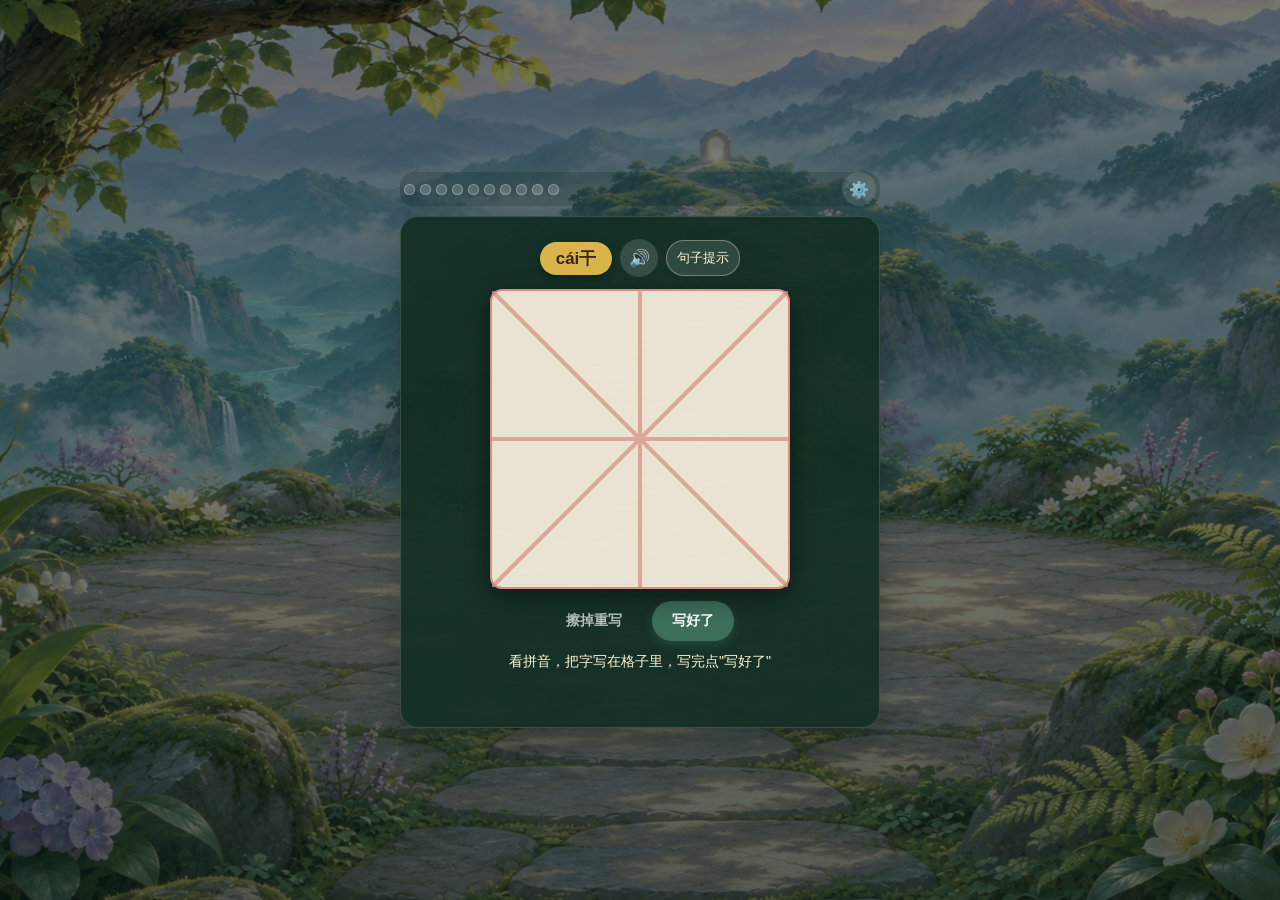
==== index.html @ aa9cdfc4 "Add family passwords and ten-word levels" ====
<!DOCTYPE html>
<!-- 由 tools/build-page.cjs 生成。游戏逻辑请改 game-source.html；模块请改各 JS/CSS 原文件，再重新构建。 -->
<html lang="zh">
<head>
<meta charset="UTF-8">
<meta name="game-version" content="2026.11.10.1">
<meta name="viewport" content="width=device-width, initial-scale=1.0, maximum-scale=1.0, user-scalable=no">
<title>汉字魔法门</title>
<style data-source="game-feedback.css">
/* 独立的汉字练习反馈。星光层永不拦截笔尖或按钮。 */
.hg-feedback,
.hg-feedback * {
  pointer-events: none !important;
  box-sizing: border-box;
}
.hg-feedback {
  position: fixed;
  inset: 0;
  z-index: 9;
  overflow: visible;
  font-family: -apple-system, BlinkMacSystemFont, 'PingFang SC', 'Microsoft YaHei', sans-serif;
}
.hg-feedback-stage {
  position: absolute;
  inset: 0;
  overflow: visible;
}
.hg-feedback-ring {
  position: fixed;
  display: block;
  border: 2px solid rgba(255, 225, 137, .92);
  border-radius: 18px;
  box-shadow: 0 0 20px rgba(241, 203, 104, .45), inset 0 0 13px rgba(255, 229, 150, .22);
  opacity: 0;
  animation: hg-feedback-ring 540ms ease-out both;
}
.hg-feedback-ring-victory {
  border-color: #fff3b1;
  box-shadow: 0 0 28px rgba(244, 208, 112, .65), inset 0 0 18px rgba(255, 240, 180, .28);
  animation-duration: 960ms;
}
.hg-feedback-star {
  position: fixed;
  display: block;
  width: 28px;
  height: 28px;
  margin: -14px 0 0 -14px;
  font-size: 27px;
  line-height: 28px;
  text-align: center;
  text-shadow: 0 0 9px currentColor;
  opacity: 0;
  animation: hg-feedback-star var(--hg-life, 440ms) cubic-bezier(.13, .58, .3, 1) both;
}
.hg-feedback-star-small {
  font-size: 15px;
}
.hg-feedback-banner {
  position: fixed;
  left: 50%;
  width: calc(100% - 28px);
  max-width: 402px;
  display: flex;
  align-items: center;
  gap: 12px;
  padding: 16px 18px;
  border: 1px solid rgba(244, 212, 141, .85);
  border-radius: 18px;
  background: #fff7df;
  color: #49351f;
  box-shadow: 0 10px 35px rgba(26, 14, 44, .24), 0 0 22px rgba(242, 208, 122, .20);
  opacity: 0;
  transform: translateX(-50%);
}
.hg-feedback-banner[hidden] {
  display: none !important;
}
.hg-feedback-banner-visible {
  animation: hg-feedback-banner-in 200ms ease-out both;
}
.hg-feedback-banner-leaving {
  animation: hg-feedback-banner-out 180ms ease-in both;
}
.hg-feedback-character {
  display: flex;
  flex: 0 0 47px;
  width: 47px;
  height: 47px;
  align-items: center;
  justify-content: center;
  border: 1px solid #dbbd72;
  border-radius: 13px;
  background: #f3e3b4;
  color: #62431b;
  font-size: 31px;
  font-weight: 600;
  line-height: 1;
}
.hg-feedback-message {
  display: block;
  max-width: 292px;
  font-size: 19px;
  font-weight: 700;
  line-height: 1.65;
  letter-spacing: .02em;
  text-wrap: pretty;
}
.hg-feedback-announcer {
  position: absolute;
  width: 1px;
  height: 1px;
  margin: -1px;
  padding: 0;
  overflow: hidden;
  clip: rect(0, 0, 0, 0);
  clip-path: inset(50%);
  white-space: nowrap;
  border: 0;
}
@keyframes hg-feedback-star {
  0% { opacity: 0; transform: translate(0, 0) scale(.3); }
  15% { opacity: 1; }
  65% { opacity: .9; }
  100% { opacity: 0; transform: translate(var(--hg-dx, 0px), var(--hg-dy, -40px)) rotate(var(--hg-spin, 45deg)) scale(.15); }
}
@keyframes hg-feedback-ring {
  0% { opacity: 0; transform: scale(.99); }
  22% { opacity: .95; }
  100% { opacity: 0; transform: scale(1.08); }
}
@keyframes hg-feedback-banner-in {
  from { opacity: 0; transform: translate(-50%, 8px); }
  to { opacity: 1; transform: translate(-50%, 0); }
}
@keyframes hg-feedback-banner-out {
  from { opacity: 1; transform: translate(-50%, 0); }
  to { opacity: 0; transform: translate(-50%, -4px); }
}
@media (max-width: 370px) {
  .hg-feedback-banner { gap: 10px; padding: 13px; }
  .hg-feedback-character { flex-basis: 40px; width: 40px; height: 40px; font-size: 27px; }
  .hg-feedback-message { font-size: 17px; }
}
@media (prefers-reduced-motion: reduce) {
  .hg-feedback-star { display: none; }
  .hg-feedback-ring,
  .hg-feedback-ring-victory { animation: none; opacity: .75; transform: none; box-shadow: none; }
  .hg-feedback-banner-visible { animation: none; opacity: 1; transform: translateX(-50%); }
  .hg-feedback-banner-leaving { animation: none; opacity: 0; }
}

</style>
<style>
  :root{
    --sky-1:#2a1a4a; --sky-2:#4b2a6b; --sky-3:#7b3f8f;
    --paper:#F6EFDD; --paper-2:#EFE4C8;
    --ink:#22201C; --seal:#B3231C; --seal-dark:#8C1B15;
    --gold:#D9B44A; --jade:#3C6E58; --grid:#D98A82;
    --door-wood:#5b3a24; --door-wood-dark:#3a2416;
    --star:#FFF6D6;
  }
  *{ box-sizing:border-box; }
  html,body{ height:100%; margin:0; overflow:hidden; overscroll-behavior:none; touch-action:none; -webkit-user-select:none; user-select:none; -webkit-touch-callout:none; }
  html{
    background:
      radial-gradient(ellipse at 50% 0%, var(--sky-3) 0%, var(--sky-2) 45%, var(--sky-1) 100%);
  }
  body{
    font-family:'Baloo 2', -apple-system, BlinkMacSystemFont, 'PingFang SC', 'Microsoft YaHei', sans-serif;
    background:
      radial-gradient(ellipse at 50% 0%, var(--sky-3) 0%, var(--sky-2) 45%, var(--sky-1) 100%);
    display:flex; align-items:center; justify-content:center;
    padding:20px 10px;
    color:var(--ink);
    /* Pin the document to exactly the viewport so there is no scrollable page at all —
       stronger than overscroll-behavior/touchmove tricks, which some in-app browsers
       (e.g. iPad file-viewer apps) don't fully respect. Panels that need their own
       scroll (.panel, .queue-list) keep working since they scroll internally. */
    position:fixed; inset:0;
  }
  .stars-bg{ position:fixed; inset:0; pointer-events:none; z-index:0; }
  .stars-bg span{
    position:absolute; width:3px; height:3px; background:var(--star);
    border-radius:50%; opacity:.8; animation: twinkle 3s ease-in-out infinite;
  }
  @keyframes twinkle{ 0%,100%{opacity:.2;} 50%{opacity:1;} }

  .stage{
    width:100%; max-width:480px; position:relative; z-index:1;
  }
  .startup-notice{ position:fixed; inset:0; z-index:30; display:flex;
    align-items:center; justify-content:center; background:#35215a; color:#fff6d6;
    padding:28px; text-align:center; font-size:18px; }
  .startup-notice[hidden]{ display:none; }
  .parent-validation{ background:var(--paper); border-radius:12px; padding:10px 12px; margin-bottom:10px; font-size:14px; line-height:1.5; }
  .parent-validation[hidden], .parent-confirm[hidden]{ display:none; }
  .parent-validation-head{ display:flex; align-items:center; justify-content:space-between; gap:8px; }
  .parent-validation button, .parent-confirm button, .parent-entry button{ font:inherit; border:0; border-radius:8px; padding:9px 12px; background:var(--jade); color:white; cursor:pointer; }
  .parent-validation button{ background:#6b6355; }
  .parent-confirm{ display:flex; justify-content:center; flex-wrap:wrap; gap:8px; margin-top:8px; }
  .parent-entry{ padding:10px; background:#e6eee5; border-radius:10px; margin-bottom:16px; }
  .parent-entry button{ margin:4px 4px 4px 0; }
  .cloud-sync{ padding:12px; border:1px solid #c6d8c5; background:#e6eee5; border-radius:10px; margin-bottom:16px; }
  .cloud-sync p{ font-size:12px; line-height:1.6; color:#514d40; margin:7px 0; }
  .cloud-sync-actions{ display:flex; gap:7px; flex-wrap:wrap; margin-top:7px; }
  .cloud-sync button{ min-height:44px; border:0; border-radius:8px; padding:9px 12px;
    background:var(--jade); color:#fff; font:inherit; font-size:12px; cursor:pointer; }
  .cloud-sync button:disabled{ opacity:.5; cursor:default; }
  .cloud-sync .secondary{ background:#d5ddce; color:#3a493a; }
  .cloud-sync [hidden]{ display:none; }
  .cloud-sync .cloud-code{ font-family:ui-monospace,Menlo,monospace; font-size:13px; letter-spacing:.3px; }
  .cloud-sync details, .optional-sentence{ margin:10px 0; font-size:12px; color:#514d40; }
  .cloud-sync summary, .optional-sentence summary{ padding:7px 0; cursor:pointer; }
  .cloud-conflict{ border:1px solid #c38f6c; border-radius:8px; background:#fff1dc; padding:9px; margin-top:9px; }
  #parentTestInstruction{ font-weight:700; }
  #parentTestSummary{ color:#604d2c; }
  #parentTestMsg{ color:var(--seal); font-size:13px; }
  .parent-validation button:disabled{ opacity:.55; }

  /* ---------- top bar ---------- */
  .topbar{
    display:flex; justify-content:space-between; align-items:center;
    margin-bottom:10px; padding:0 4px;
  }
  .progress-path{
    display:flex; gap:5px; flex:1; margin-right:10px; flex-wrap:wrap;
  }
  .progress-dot{
    width:11px; height:11px; border-radius:50%;
    background:rgba(255,255,255,.18); border:1.5px solid rgba(255,255,255,.3);
  }
  .progress-dot.done{ background:var(--gold); border-color:var(--gold); }
  .progress-dot.current{ background:var(--star); border-color:var(--star); box-shadow:0 0 8px var(--star); }
  .icon-btn{
    width:34px; height:34px; border-radius:50%; border:none;
    background:rgba(255,255,255,.12); color:var(--star);
    font-size:16px; cursor:pointer; display:flex; align-items:center; justify-content:center;
    margin-left:6px;
  }
  .icon-btn:active{ transform:scale(.92); }

  /* ---------- door scene ---------- */
  .scene{
    background: linear-gradient(180deg, rgba(255,255,255,.05), rgba(0,0,0,.15));
    border-radius:18px;
    padding:22px 16px 18px;
    position:relative;
    box-shadow: 0 20px 50px rgba(0,0,0,.4), inset 0 0 60px rgba(123,63,143,.25);
    border: 1px solid rgba(255,255,255,.08);
  }

  .doorway{
    width:220px; height:270px;
    margin:0 auto 14px;
    position:relative;
  }
  .approach-path{
    width:220px; margin:0 auto -6px; position:relative; z-index:0; opacity:.9;
  }
  .path-step{ fill:var(--door-wood); }
  .doorframe{
    position:absolute; inset:0;
    border-radius:110px 110px 8px 8px;
    background: linear-gradient(180deg, var(--door-wood), var(--door-wood-dark));
    box-shadow: 0 10px 30px rgba(0,0,0,.5), inset 0 0 0 6px rgba(0,0,0,.25);
    padding:10px;
    overflow:hidden;
  }
  .scene-backdrop{
    position:absolute; inset:10px;
    border-radius:100px 100px 4px 4px;
    overflow:hidden;
    z-index:0;
  }
  .scene-photo{
    position:absolute; inset:0; width:100%; height:100%;
    object-fit:cover; object-position:50% 35%;
    transform:scale(1.18); transform-origin:center;
    display:block;
  }
  .scene-shade{
    position:absolute; inset:0;
    background: linear-gradient(180deg, rgba(0,0,0,0) 55%, rgba(0,0,0,.45) 100%);
    pointer-events:none;
  }
  .scene-fireflies{ position:absolute; inset:0; display:block; pointer-events:none; }
  .firefly{
    fill: var(--gold);
    filter: drop-shadow(0 0 3px var(--gold));
    animation: fireflyPulse 2.6s ease-in-out infinite;
  }
  .firefly-2{ animation-delay:.6s; }
  .firefly-3{ animation-delay:1.1s; }
  .firefly-4{ animation-delay:1.7s; }
  @keyframes fireflyPulse{ 0%,100%{ opacity:.25; } 50%{ opacity:1; } }

  .doorpanel{
    position:absolute; inset:10px;
    border-radius:100px 100px 4px 4px;
    overflow:hidden;
    z-index:2;
    perspective: 900px;
  }
  .door-leaf{
    position:absolute; top:0; width:50%; height:100%;
    background:
      repeating-linear-gradient(90deg, rgba(0,0,0,.12) 0 3px, transparent 3px 22px),
      linear-gradient(180deg, var(--door-wood), var(--door-wood-dark));
    box-shadow: inset 0 0 18px rgba(0,0,0,.45);
    transition: transform .9s cubic-bezier(.32,1.3,.55,1);
    backface-visibility:hidden;
  }
  .door-leaf-left{ left:0; transform-origin:left center; border-top-left-radius:100px; }
  .door-leaf-right{ right:0; transform-origin:right center; border-top-right-radius:100px; }
  .doorpanel.open .door-leaf-left{ transform: rotateY(-108deg); }
  .doorpanel.open .door-leaf-right{ transform: rotateY(108deg); }

  .door-glow-seam{
    position:absolute; top:0; left:50%; width:6px; height:100%;
    transform:translateX(-50%);
    background: radial-gradient(ellipse at center, var(--gold), transparent 70%);
    opacity:0; z-index:3; pointer-events:none;
  }
  .doorpanel.open .door-glow-seam{ animation: seamFlash .9s ease-out; }
  @keyframes seamFlash{ 0%{ opacity:0; } 25%{ opacity:.9; width:26px;} 100%{ opacity:0; width:6px; } }

  .doorpanel-content{
    position:absolute; inset:10px;
    border-radius:100px 100px 4px 4px;
    display:flex; align-items:center; justify-content:center;
    z-index:4;
  }
  .rune{
    position:absolute; inset:4px;
    border:2px solid rgba(217,180,74,.5);
    border-radius:90px 90px 4px 4px;
    pointer-events:none;
  }

  .char-glow{
    position:absolute; inset:0;
    display:flex; align-items:center; justify-content:center;
    transition: opacity .4s ease;
  }
  /* The character is drawn from the same stroke-outline data the grader compares against,
     not from a webfont — so what the child is shown to copy is by construction the exact
     glyph they'll be judged on, and it's a clean printed 楷体 rather than a brush face. */
  .char-glow svg{ width:62%; height:62%; display:block; }
  .char-glow svg path{ fill: var(--gold); }
  .char-glow{ filter: drop-shadow(0 0 12px rgba(217,180,74,.75)); }
  .char-glow.hidden{ opacity:0; }

  /* ---------- writing view ----------
     Writing used to be a fixed full-screen overlay floating on top of the door, which meant
     the grid, the door, and the text lines all piled onto the same pixels. Now it's a plain
     sibling of the doorway in normal flow: entering writing mode hides the door and shows
     this column, so nothing can overlap anything. The progress dots and ⚙️ live in .topbar,
     outside .scene, and stay put the whole time. */
  .write-slot{
    display:flex; flex-direction:column; align-items:center; gap:12px;
    margin:0 auto 12px;
  }
  .scene.writing{
    background: #35215a;                 /* flat colour while writing — nothing to look at but the grid */
    box-shadow: 0 20px 50px rgba(0,0,0,.4);
  }
  .scene.writing .approach-path,
  .scene.writing .doorway{ display:none; }
  .write-controls-row{
    display:flex; justify-content:center; gap:10px;
  }
  .write-canvas-wrap{
    width:300px; height:300px;
    background: rgba(246,239,221,.94);
    border-radius:12px;
    position:relative;
    box-shadow: 0 8px 24px rgba(0,0,0,.45);
    touch-action:none;
    /* A real 米字格 (rice-grid) frame like in a Chinese writing workbook — a solid outer
       border plus the cross+diagonal guide lines — helps a kid judge proportion and where
       a stroke should start/end relative to the whole square, not just draw freehand. */
    border: 2px solid var(--grid);
  }
  .grid-lines{
    position:absolute; inset:0; pointer-events:none;
    /* An actual small SVG (cross + both diagonals, guaranteed centered) instead of the
       linear-gradient hack this used to use — that technique draws its line starting at
       the box's top/left edge by default, not through the center, so the "guide lines"
       were invisibly hugging the border the whole time instead of crossing the middle. */
    background-image: url("data:image/svg+xml,%3Csvg xmlns='http://www.w3.org/2000/svg' viewBox='0 0 100 100'%3E%3Cg stroke='%23D98A82' stroke-width='1.4' fill='none'%3E%3Cline x1='50' y1='0' x2='50' y2='100'/%3E%3Cline x1='0' y1='50' x2='100' y2='50'/%3E%3Cline x1='0' y1='0' x2='100' y2='100'/%3E%3Cline x1='100' y1='0' x2='0' y2='100'/%3E%3C/g%3E%3C/svg%3E");
    background-size: 100% 100%;
    background-position:center; background-repeat:no-repeat;
    opacity:.7;
  }
  .write-target{ width:150px; height:150px; position:relative; z-index:2; }

  /* The demo character sits directly on the 米字格, exactly the size and position of the
     square the child is about to write in — so "copy this" means copying it into the same
     box, at the same scale, instead of shrinking a small glyph from the doorway. */
  .demo-glyph{
    position:absolute; inset:0; z-index:3; pointer-events:none;
    display:flex; align-items:center; justify-content:center;
    transition: opacity .45s ease;
  }
  /* One fixed em box for every character, not a per-character auto-fit: a 一 should look
     like a short stroke in a big square, the way it does in a real workbook, not be blown
     up to fill it. */
  .demo-glyph svg{ width:82%; height:82%; display:block; }
  .demo-glyph svg path{ fill: rgba(34,32,28,.82); }
  .demo-glyph.hidden{ opacity:0; }

  .shake{ animation: shake .35s; }
  @keyframes shake{ 0%,100%{transform:translateX(0);} 25%{transform:translateX(-6px);} 75%{transform:translateX(6px);} }

  .hint-row{ display:flex; align-items:center; justify-content:center; gap:8px; flex-wrap:wrap; }
  .sentence-btn{ border:1px solid rgba(255,246,214,.35); border-radius:999px; padding:8px 10px;
    background:rgba(255,255,255,.12); color:var(--star); font-size:13px; cursor:pointer; }
  .sentence-btn.speaking{ background:var(--gold); color:#3a2416; }
  .speak-btn{
    width:38px; height:38px; border-radius:50%; border:none;
    background:rgba(255,255,255,.14); color:var(--star);
    font-size:17px; cursor:pointer; display:flex; align-items:center; justify-content:center;
  }
  .speak-btn:active{ transform:scale(.9); }
  .speak-btn.speaking{ background:var(--gold); }

  /* Sits above the grid in normal flow now, not absolutely positioned off the top edge of
     the writing tile where it used to collide with the door frame. */
  .pinyin-tag{
    background:var(--gold); color:#3a2416; font-weight:800; font-size:17px;
    padding:5px 16px; border-radius:999px; white-space:nowrap;
    box-shadow:0 3px 8px rgba(0,0,0,.3);
  }

  .status-line{
    text-align:center; color:var(--star); font-size:14px; min-height:20px; margin-bottom:10px;
  }
  .timer-ring{
    width:34px; height:34px; margin:0 auto 6px;
    display:flex; align-items:center; justify-content:center;
    font-weight:800; color:var(--gold); font-size:14px;
    border:3px solid var(--gold); border-radius:50%;
  }

  .controls-row{
    display:flex; justify-content:center; gap:10px; margin-top:4px;
  }
  button.game-btn{
    font-family:'Baloo 2', sans-serif; font-weight:700; font-size:14px;
    border:none; border-radius:999px; padding:11px 20px; cursor:pointer;
    transition: transform .12s ease;
  }
  button.game-btn:active{ transform:scale(.94); }
  .btn-submit{ background: var(--jade); color:#fff; box-shadow:0 4px 10px rgba(60,110,88,.4); }
  .btn-clear{ background:transparent; color:rgba(255,255,255,.7); border:1.5px solid rgba(255,255,255,.3); }
  .btn-continue{ background: var(--gold); color:#3a2416; display:none; box-shadow:0 4px 10px rgba(217,180,74,.4); }
  .btn-continue.show{ display:inline-block; }

  .result-banner{
    text-align:center; font-weight:800; font-size:16px; margin:8px 0 2px; min-height:22px;
  }
  .result-banner.correct{ color:#8fe0b0; }
  .result-banner.wrong{ color:#f0a0a0; }

  /* ---------- finale ---------- */
  .finale{ display:none; text-align:center; padding:20px 4px 4px; }
  .finale.show{ display:block; }
  .finale .big{ font-family:'Ma Shan Zheng', cursive; font-size:36px; color:var(--star); }
  .finale p{ color:rgba(255,255,255,.7); font-size:14px; }

  .playzone.hide{ display:none; }

  .player-dispute{ display:grid; grid-template-columns:52px minmax(0,1fr) auto; gap:3px 9px;
    align-items:center; margin-top:10px; padding:9px; border:1px solid rgba(255,246,214,.25);
    border-radius:12px; background:rgba(0,0,0,.16); color:var(--star); }
  .player-dispute[hidden]{ display:none; }
  .player-dispute-thumb{ grid-row:1 / 3; width:52px; height:52px; border-radius:7px;
    background:var(--paper); color:#6b6355; position:relative; overflow:hidden; }
  .player-dispute-thumb svg{ width:100%; height:100%; display:block; }
  .player-dispute-thumb [hidden]{ display:none; }
  .player-dispute-placeholder{ position:absolute; inset:0; display:flex; align-items:center;
    justify-content:center; font-size:12px; }
  .player-dispute-verdict{ font-size:12px; line-height:1.5; }
  .player-dispute button{ min-height:44px; max-width:145px; padding:8px 10px; border-radius:9px;
    border:1px solid rgba(255,246,214,.5); background:rgba(255,255,255,.1); color:var(--star);
    font:inherit; font-size:13px; cursor:pointer; }
  .player-dispute button[aria-pressed=true]{ background:var(--gold); color:#3a2416; }
  .player-dispute-message{ grid-column:2 / 4; font-size:11px; line-height:1.4; color:rgba(255,246,214,.8); }

  /* ---------- settings panel ---------- */
  .panel-overlay{
    display:none; position:fixed; inset:0; background:rgba(0,0,0,.55);
    z-index:10; align-items:flex-end; justify-content:center;
  }
  .panel-overlay.show{ display:flex; }
  .panel{
    width:100%; max-width:480px; background:var(--paper);
    border-radius:18px 18px 0 0; padding:0 16px 22px; max-height:85vh; overflow-y:auto;
    touch-action:pan-y;
  }
  .panel-header{ position:sticky; top:0; z-index:2; display:flex; align-items:center;
    justify-content:space-between; gap:12px; margin:0 -16px 14px; padding:12px 16px;
    background:var(--paper); border-bottom:1px solid #ddd2b8; }
  .panel .panel-header h2{ margin:0; }
  .panel h2{ font-family:'Ma Shan Zheng', cursive; color:var(--seal-dark); margin:0 0 12px; font-size:24px; }
  .panel label{ display:block; font-size:12px; color:#6b6355; margin:10px 0 4px; font-weight:700; }
  .panel input[type=text], .panel input[type=password]{
    width:100%; padding:9px 10px; border-radius:8px; border:1.5px solid #cfc4a8;
    font-family:'Baloo 2', sans-serif; font-size:14px; background:#fff;
    -webkit-user-select:text; user-select:text; -webkit-touch-callout:default;
  }
  .panel input[type=number]{
    -webkit-user-select:text; user-select:text; -webkit-touch-callout:default;
  }
  .add-row{ display:flex; gap:6px; margin-top:6px; }
  .add-row input{ flex:1; }
  .add-row button{
    background:var(--jade); color:#fff; border:none; border-radius:8px; padding:0 14px;
    font-weight:700; cursor:pointer;
  }
  .queue-list{ margin-top:10px; max-height:140px; overflow-y:auto; touch-action:pan-y; }
  .queue-item{
    display:flex; justify-content:space-between; align-items:center;
    background:#fff; border-radius:8px; padding:7px 10px; margin-bottom:5px; font-size:14px;
  }
  .queue-item .del{ color:var(--seal); cursor:pointer; font-weight:700; }
  .queue-item small{ display:block; color:#8a8272; font-size:11px; margin-top:3px; }
  .queue-actions{ display:flex; gap:8px; flex-shrink:0; margin-left:8px; }
  .queue-actions button{ border:0; border-radius:6px; padding:5px 7px; background:#efe4c8; color:#5b3a24; font-size:12px; }
  .panel-actions{ display:flex; gap:8px; margin-top:16px; flex-wrap:wrap; }
  .panel-actions button{
    flex:1; min-width:120px; padding:10px; border-radius:10px; border:none;
    font-weight:700; cursor:pointer; font-family:'Baloo 2', sans-serif; font-size:13px;
  }
  .btn-save{ background:var(--jade); color:#fff; }
  .btn-load{ background:var(--gold); color:#3a2416; }
  .btn-close-panel{ background:#e6dcc0; color:#3a2416; width:44px; height:44px;
    flex-shrink:0; border:0; border-radius:50%; font-size:28px; cursor:pointer; }
  .hint-text{ font-size:11.5px; color:#8a8272; margin-top:8px; line-height:1.5; }
  #fileInput{ display:none; }
  #batchInput{
    width:100%; box-sizing:border-box; padding:9px 10px; border-radius:8px;
    border:1.5px solid #cfc4a8; font-family:inherit; font-size:14px; line-height:1.6; resize:vertical;
  }
  .batch-row{ display:flex; align-items:center; gap:10px; margin-top:6px; }
  .batch-row button{
    border:none; border-radius:8px; padding:9px 16px; background:var(--jade); color:#fff;
    font-family:inherit; font-weight:700; font-size:13px; cursor:pointer;
  }
  .batch-msg{ font-size:12px; color:#6b6355; }
  .ink-list{ display:flex; flex-direction:column; gap:5px; margin-top:4px; max-height:190px; overflow-y:auto; }
  .ink-item{
    display:flex; align-items:center; justify-content:space-between; gap:8px;
    background:#fff; border:1.5px solid #ddd2b8; border-radius:9px; padding:5px 9px;
  }
  .ink-item.marked{ background:#f3e2df; border-color:#d98a82; }
  .ink-item .ch{ font-size:18px; font-weight:800; color:var(--ink); }
  .ink-item .meta{ font-size:11px; color:#8a8272; margin-left:7px; }
  .ink-item .v-pass{ color:var(--jade); font-weight:700; }
  .ink-item .v-fail{ color:var(--seal); font-weight:700; }
  .ink-mark{
    border:1.5px solid #cfc4a8; background:transparent; color:#6b6355;
    border-radius:7px; padding:5px 9px; font-family:inherit; font-size:11.5px;
    cursor:pointer; white-space:nowrap;
  }
  .ink-item.marked .ink-mark{ background:var(--seal); border-color:var(--seal); color:#fff; }
  .ink-actions{ display:flex; align-items:center; gap:7px; margin-top:7px; flex-wrap:wrap; }
  .btn-ink{
    border:none; border-radius:8px; padding:8px 12px; background:var(--jade); color:#fff;
    font-family:inherit; font-weight:700; font-size:12.5px; cursor:pointer;
  }
  .btn-ink-clear{ background:#cfc4a8; color:#3a2416; }
  #inkOut{
    width:100%; box-sizing:border-box; margin-top:6px; padding:7px 9px; border-radius:8px;
    border:1.5px solid #cfc4a8; font-family:ui-monospace,Menlo,monospace; font-size:10px;
    line-height:1.4; resize:vertical; color:#6b6355;
  }
  .stuck-list{ display:flex; flex-direction:column; gap:6px; margin-top:4px; }
  .stuck-item{
    display:flex; align-items:center; justify-content:space-between; gap:10px;
    background:#f3e2df; border:1.5px solid #e0b8b2; border-radius:10px; padding:7px 10px;
  }
  .stuck-item .ch{ font-size:19px; font-weight:800; color:var(--seal-dark); }
  .stuck-item .word{ font-size:12px; color:#8a7268; margin-left:6px; }
  .btn-taught{
    border:none; border-radius:8px; padding:7px 12px; background:var(--jade); color:#fff;
    font-family:inherit; font-weight:700; font-size:12.5px; cursor:pointer; white-space:nowrap;
  }
  .mastered-list{
    display:flex; flex-wrap:wrap; gap:6px; margin-top:4px;
    max-height:120px; overflow-y:auto;
  }
  .mastered-chip{
    background:var(--jade); color:#fff; border-radius:8px;
    padding:4px 9px; font-size:15px; font-weight:700;
  }
  .mastered-chip small{ font-weight:500; opacity:.8; font-size:10px; margin-left:3px; }
  .progress-chip{
    background:#e6dcc0; color:#6b6355; border-radius:8px;
    padding:4px 9px; font-size:15px; font-weight:700;
  }
  .py-alt{
    color:var(--seal); font-weight:800; cursor:pointer;
    border-bottom:1.5px dashed var(--seal); padding-bottom:1px;
  }
</style>
<style data-source="mountain-journey.css">
/* Scenic decoration only. The original door leaves, writing tile, glyphs,
   controls, and learning flow keep their own dimensions and behavior. */
body.mountain-journey {
  --journey-landscape: url("assets/mountain-journey/forest-trail.webp");
  --journey-foreground-image: none;
  --journey-frame-image: url("assets/mountain-journey/gate-frame.webp");
  --journey-door-image: url("assets/mountain-journey/gate-doors.webp");
  --journey-pan-x: -0.6%;
  --door-wood: #705238;
  --door-wood-dark: #392d21;
  background: #193d32;
}
#mountainJourney {
  position: fixed;
  inset: 0;
  z-index: 0;
  overflow: hidden;
  pointer-events: none;
  user-select: none;
  -webkit-user-select: none;
  background: linear-gradient(180deg, #648c77 0%, #315d48 45%, #163c30 100%);
}
#mountainJourney > div {
  position: absolute;
  inset: -3%;
  pointer-events: none;
}
#mountainJourney .journey-background {
  background-image: var(--journey-landscape), linear-gradient(180deg, #72917c, #244d3b);
  background-position: 50% 56%;
  background-repeat: no-repeat;
  background-size: cover;
  transform: translate3d(var(--journey-pan-x), 0, 0) scale(1.03);
  transform-origin: 50% 60%;
  transition: transform 650ms ease-out, filter 400ms ease-out;
}
#mountainJourney .journey-wash {
  background: linear-gradient(180deg, rgba(9, 30, 23, .08), rgba(9, 30, 23, .12) 55%, rgba(9, 30, 23, .35));
  transition: background-color 350ms ease-out;
}
#mountainJourney .journey-foreground {
  background-image: var(--journey-foreground-image);
  background-position: 50% 100%;
  background-repeat: no-repeat;
  background-size: cover;
  opacity: .85;
  transform: scale(1.02);
  transition: opacity 350ms ease-out;
}
body.mountain-journey .stars-bg { display: none; }
body.mountain-journey .stage { z-index: 1; }
body.mountain-journey .scene {
  background: rgba(15, 42, 32, .32);
  border-color: rgba(227, 241, 204, .16);
  box-shadow: 0 15px 40px rgba(8, 26, 18, .3);
}
body.mountain-journey .scene.writing {
  background: rgba(20, 48, 37, .95);
  box-shadow: 0 15px 40px rgba(8, 26, 18, .35);
}
body.mountain-journey .topbar {
  border-radius: 14px;
  background: rgba(15, 42, 32, .24);
}
/* Frame art uses the complete 3:4 canvas. Its transparent opening occupies
   x=22..77%, y=22..92%; every inner layer shares this single aperture. */
body.mountain-journey .approach-path { display: none; }
body.mountain-journey .doorway {
  width: 300px;
  height: 400px;
  max-width: 100%;
  overflow: visible;
}
body.mountain-journey .doorframe {
  inset: 0;
  padding: 0;
  background: none;
  box-shadow: none;
  border-radius: 0;
  overflow: visible;
}
body.mountain-journey .scene-backdrop,
body.mountain-journey .doorpanel,
body.mountain-journey .doorpanel-content {
  inset: 22% 23% 8% 22%;
  border-radius: 50% 50% 3px 3px / 30% 30% 3px 3px;
}
body.mountain-journey .door-leaf-left,
body.mountain-journey .door-leaf-right { border-radius: 0; }
body.mountain-journey .doorway::after {
  content: "";
  position: absolute;
  inset: 0;
  z-index: 6;
  background-image: var(--journey-frame-image);
  background-repeat: no-repeat;
  background-position: center;
  background-size: 100% 100%;
  pointer-events: none;
}
body.mountain-journey .door-leaf {
  background-image: linear-gradient(180deg, rgba(255, 236, 173, .04), rgba(25, 19, 10, .19)),
    var(--journey-door-image), linear-gradient(180deg, var(--door-wood), var(--door-wood-dark));
  background-size: 100% 100%, 200% 100%, 100% 100%;
  background-position: center, left center, center;
  background-repeat: no-repeat;
}
body.mountain-journey .door-leaf-right { background-position: center, right center, center; }
body.journey-writing #mountainJourney .journey-background { filter: saturate(.65) brightness(.72); }
body.journey-writing #mountainJourney .journey-wash { background-color: rgba(12, 30, 23, .3); }
body.journey-writing #mountainJourney .journey-foreground { opacity: .2; }
body.journey-departing #mountainJourney .journey-background {
  animation: journeyStepForward 850ms ease-out forwards;
}
@keyframes journeyStepForward {
  from { transform: translate3d(var(--journey-pan-x), 0, 0) scale(1.03); }
  to { transform: translate3d(var(--journey-pan-x), 1.2%, 0) scale(1.13); }
}
@media (orientation: portrait) {
  #mountainJourney .journey-background { background-position: 50% 58%; }
  #mountainJourney .journey-foreground { background-position: 50% 100%; }
}
@media (max-height: 760px) {
  body.mountain-journey .doorway { width: 250px; height: 333.333px; }
}
@media (max-height: 620px), (max-width: 380px) {
  body.mountain-journey .doorway { width: 210px; height: 280px; }
}
@media (prefers-reduced-motion: reduce) {
  #mountainJourney .journey-background,
  #mountainJourney .journey-wash,
  #mountainJourney .journey-foreground { transition: none; }
  body.journey-departing #mountainJourney .journey-background { animation: none; }
  body.mountain-journey .door-leaf { transition: none; }
  body.mountain-journey .firefly,
  body.mountain-journey .doorpanel.open .door-glow-seam { animation: none; }
}

</style>
</head>
<body>
<div class="startup-notice" id="startupNotice" role="status">正在准备汉字，马上就能开始…</div>

<div class="stars-bg" id="starsBg"></div>

<div class="stage">
  <div class="topbar">
    <div class="progress-path" id="progressPath"></div>
    <button class="icon-btn" id="settingsBtn" title="设置">⚙️</button>
  </div>

  <div class="scene" id="playzone">
    <div class="parent-validation" id="parentTestBar" hidden>
      <div class="parent-validation-head"><b id="parentTestTitle">家长识别验收</b><button id="parentTestExitBtn">退出验收</button></div>
      <div id="parentTestInstruction"></div>
      <div id="parentTestSummary">单独记录，不计入孩子的学习进度。</div>
    </div>
    <div class="approach-path">
      <svg viewBox="0 0 220 70" width="220" height="70" preserveAspectRatio="none">
        <polygon points="70,70 150,70 128,50 92,50" class="path-step" opacity="0.9"/>
        <polygon points="82,48 138,48 122,32 98,32" class="path-step" opacity="0.75"/>
        <polygon points="94,30 126,30 116,18 104,18" class="path-step" opacity="0.6"/>
      </svg>
    </div>
    <div class="doorway">
      <div class="doorframe">
        <div class="scene-backdrop" id="sceneBackdrop">
          <img class="scene-photo" id="sceneImg" alt="">
          <div class="scene-shade"></div>
          <svg class="scene-fireflies" viewBox="0 0 200 250" width="100%" height="100%" preserveAspectRatio="xMidYMax slice">
            <circle class="firefly" cx="60" cy="130" r="2.6"/>
            <circle class="firefly firefly-2" cx="140" cy="150" r="2.2"/>
            <circle class="firefly firefly-3" cx="95" cy="90" r="2.8"/>
            <circle class="firefly firefly-4" cx="150" cy="90" r="2"/>
          </svg>
        </div>
        <div class="doorpanel" id="doorpanel">
          <div class="door-leaf door-leaf-left"></div>
          <div class="door-leaf door-leaf-right"></div>
          <div class="door-glow-seam"></div>
        </div>
        <div class="doorpanel-content">
          <div class="rune"></div>
          <div class="char-glow" id="charGlow"></div>
        </div>
      </div>
    </div>

    <div class="write-slot" id="writeSlot" style="display:none;">
      <div class="hint-row">
        <div class="pinyin-tag" id="pinyinTag"></div>
        <!-- Never speaks on its own: reading the pinyin is the skill being practised, so
             the sound is there for when he's stuck, not handed to him every time. -->
        <button class="speak-btn" id="speakBtn" title="读一遍给我听">🔊</button>
        <button class="sentence-btn" id="sentenceBtn" title="听一句话，分清词语的意思">句子提示</button>
      </div>
      <div class="write-canvas-wrap" id="writeTile">
        <div class="grid-lines"></div>
        <div class="demo-glyph hidden" id="demoGlyph"></div>
        <svg id="drawSvg" viewBox="0 0 300 300" width="300" height="300" style="position:relative;z-index:2;touch-action:none;display:block;"></svg>
      </div>
      <div class="write-controls-row">
        <button class="game-btn btn-clear" id="clearBtn">擦掉重写</button>
        <button class="game-btn btn-submit" id="submitBtn">写好了</button>
      </div>
    </div>

    <div class="timer-ring" id="timerRing" style="display:none;"></div>
    <div class="status-line" id="statusLine">看拼音，写出这个字，推开这扇门</div>
    <div class="result-banner" id="resultBanner"></div>
    <div class="parent-confirm" id="parentTestConfirm" hidden>
      <button id="parentTestConfirmBtn">按要求写了，记录这次</button>
      <button id="parentTestRetryBtn">没按要求，重写这次</button>
    </div>
    <div class="parent-confirm" id="parentTestNext" hidden><button id="parentTestNextBtn">继续下一次验收</button></div>

    <div class="controls-row">
      <button class="game-btn btn-continue" id="continueBtn">继续 →</button>
    </div>
  </div>

  <div class="finale" id="finale">
    <div class="big">这一关结束啦！</div>
    <p id="finaleDetail" style="white-space:pre-line;"></p>
    <button class="game-btn btn-submit" id="restartBtn" style="margin-top:8px;">继续下一关</button>
  </div>
  <div class="player-dispute" id="playerDisputeCard" hidden>
    <div class="player-dispute-thumb" aria-hidden="true">
      <svg id="playerDisputePreview" viewBox="0 0 300 300"></svg>
      <span class="player-dispute-placeholder" id="playerDisputePlaceholder">刚才</span>
    </div>
    <div class="player-dispute-verdict" id="playerDisputeVerdict"></div>
    <button id="playerDisputeBtn" aria-pressed="false">不认同这个批改</button>
    <div class="player-dispute-message" id="playerDisputeMessage" role="status"></div>
  </div>
</div>

<div class="panel-overlay" id="panelOverlay">
  <div class="panel">
    <div class="panel-header">
      <h2>今日汉字设置</h2>
      <button class="btn-close-panel" id="closePanelBtn" aria-label="关闭设置" title="关闭设置">×</button>
    </div>
    <div class="cloud-sync">
      <b>跨设备同步</b>
      <p id="cloudSyncStatus" role="status">尚未开启，学习记录保存在这台设备。</p>
      <p>先在有学习记录的 iPad 设一个专用于游戏的家庭密码。以后在其他设备打开同一个网址，输入同样的密码即可接入。</p>
      <div id="cloudSyncPasswordSetup">
        <label for="cloudSyncPassword">家庭密码（至少 12 个字符，可用中文）</label>
        <input type="password" id="cloudSyncPassword" placeholder="输入你自己设定的家庭密码" autocomplete="off" autocapitalize="off" spellcheck="false" aria-describedby="cloudSyncPasswordHint">
        <p id="cloudSyncPasswordHint">可以用几个不相干的词组合，区分大小写。</p>
        <div class="cloud-sync-actions">
          <button id="cloudSyncCreateBtn">用这个密码首次开启</button>
          <button class="secondary" id="cloudSyncJoinBtn">用这个密码接入</button>
        </div>
      </div>
      <div class="cloud-sync-actions" id="cloudSyncConnectedActions" hidden>
        <button class="secondary" id="cloudSyncNowBtn">立即同步</button>
        <button class="secondary" id="cloudSyncDisconnectBtn">断开这台设备</button>
      </div>
      <div id="cloudSyncCodeWrap" hidden>
        <label for="cloudSyncCode">当前连接使用旧同步码</label>
        <input type="text" class="cloud-code" id="cloudSyncCode" readonly>
        <p>改用家庭密码前，可以先复制旧码留存。旧进度仍会保留；其他设备要改用新密码接入。</p>
        <div class="cloud-sync-actions">
          <button class="secondary" id="cloudSyncCopyBtn">复制旧同步码</button>
        </div>
      </div>
      <details>
        <summary>使用以前的同步码</summary>
        <label for="cloudSyncJoinInput">旧同步码</label>
        <input type="text" class="cloud-code" id="cloudSyncJoinInput" placeholder="粘贴以前的同步码" autocomplete="off" autocapitalize="off" spellcheck="false" maxlength="60">
        <div class="cloud-sync-actions"><button class="secondary" id="cloudSyncLegacyJoinBtn">用旧同步码接入</button></div>
      </details>
      <p>学习进度和家长加入的字会加密同步。笔迹与误判标记留在本机；接入已有进度前会保留本机备份。</p>
      <div class="cloud-conflict" id="cloudSyncConflict" hidden>
        <p>两台设备各有新进度，已暂停覆盖。两份会先保留本机备份，再按你的选择继续。</p>
        <div class="cloud-sync-actions">
          <button id="cloudKeepLocalBtn">用这台设备的进度</button>
          <button class="secondary" id="cloudUseRemoteBtn">接上云端进度</button>
        </div>
      </div>
    </div>
    <div class="parent-entry">
      <b>家长识别验收</b>
      <p class="hint-text">每轮 6 次，分别检查完整字和故意漏笔。单独保存笔迹，不计入孩子的答错、掌握和复习记录。请在尚未动笔的普通题开始。</p>
      <button id="parentTestRound1Btn">第一轮：燕、类、逃</button>
      <button id="parentTestRound2Btn">第二轮：辩、历、收</button>
      <div id="parentTestMsg" role="status"></div>
    </div>
    <p class="hint-text">学习范围：统编人教版·三年级下册（2025年10月版）<br>从课本词语表选取的 92 个字词中，搭配难度和结构随机出题；每格写一个字。</p>

    <label>批量粘贴（按说话的方式写，拼音自动生成）</label>
    <textarea id="batchInput" rows="3" placeholder="奇迹的迹；求救的救；师弟的弟"></textarea>
    <div class="batch-row">
      <button id="batchAddBtn">批量加入</button>
      <span class="batch-msg" id="batchMsg"></span>
    </div>
    <p class="hint-text" style="margin-top:6px;">
      「奇迹的迹」= 组词"奇迹"、要默写"迹"。分隔符用 ；，、空格或换行都行。<br>
      也可以只写一个字（就没有组词提示），或写「单薄的薄 bó」手动指定拼音。<br>
      拼音自动填好；<b style="color:var(--seal);">标红的是多音字</b>，点一下可以换读音。
      <br>今天加入的字优先默写。每关通过 10 个字，同日继续下一关会优先练剩余的字。重复字只提前复习，保留原来的学习记录。
    </p>

    <label>逐个添加</label>
    <div class="add-row">
      <input type="text" id="charInput" placeholder="字">
      <input type="text" id="pinyinInput" placeholder="拼音（自动）">
      <input type="text" id="wordInput" placeholder="词语（可选）">
      <button id="addCharBtn">加入</button>
    </div>
    <p class="hint-text">有组词就自动配例句，孩子点“句子提示”可以听。</p>
    <details class="optional-sentence">
      <summary>自定义例句（选填）</summary>
      <label for="sentenceInput">例句</label>
      <input type="text" id="sentenceInput" placeholder="例如：我们去公园放风筝。" maxlength="100">
    </details>
    <div class="queue-list" id="queueList"></div>

    <label>需要家长讲解（今天错了 3 次，已经停下来）</label>
    <div class="stuck-list" id="stuckList"></div>

    <label>已永久掌握（在 3 个不同的日子写对过，不再出现）</label>
    <div class="mastered-list" id="masteredList"></div>

    <label>关卡目标</label>
    <div style="font-size:12px;color:#6b6355;">每关通过 10 个字。家长加入的字会优先安排，剩下的留到下一关。</div>

    <label>笔迹记录（判得不对的，标一下发给我）<span id="inkCount" style="font-weight:400;color:#8a8272;"></span></label>
    <div class="ink-list" id="inkList"></div>
    <div class="ink-actions">
      <button class="btn-ink" id="inkCopyBtn">📋 复制标记的</button>
      <button class="btn-ink" id="inkDownloadBtn">⬇️ 下载全部</button>
      <button class="btn-ink btn-ink-clear" id="inkClearBtn">清空</button>
      <span class="batch-msg" id="inkMsg"></span>
    </div>
    <textarea id="inkOut" readonly rows="3" placeholder="点上面的「复制标记的」，内容会出现在这里；复制不成功就长按这里全选拷贝。"></textarea>

    <div class="panel-actions">
      <button class="btn-save" id="saveProgressBtn">💾 保存今天的进度</button>
      <button class="btn-load" id="loadProgressBtn">📂 读取存档</button>
    </div>
    <input type="file" id="fileInput" accept="application/json">
    <p class="hint-text">
      提示：进度会自动存在这台设备的浏览器里，关掉页面、隔天再打开都还在，平时不用管。上面的"保存今天的进度"是导出一个存档文件，用来换设备（比如从 iPad 换到电脑），或者担心清了浏览器数据想留个底；在新设备上点"读取存档"选那个文件就能接上。
      <br><br>
      字库会按"记忆规律"自动滚动：今天答错、靠教学环节才写对的字，会更快安排复习；一次就写对的字，安排复习的间隔会拉长。你随时可以在这里加"今天最想让孩子先练"的字，这些字会排在最前面。
    </p>

    <p class="hint-text" id="gameVersion">版本 2026.11.10.1</p>
  </div>
</div>

<script data-source="curriculum-data.js">
/* 三下教材词语抽选池。来源和逐页核对记录见 data/grade3-word-sources.json。
   生成：node tools/build-grade3-curriculum.cjs；数据与判分规则分离。 */
window.HANZI_CURRICULUM = {
  "id": "pep-3b-2025-10",
  "name": "统编人教版·三年级下册",
  "edition": "2025年10月第1版",
  "isbn": "978-7-107-40597-6",
  "sourceWordCount": 271,
  "officialUrl": "https://book.pep.com.cn/1211001302251/",
  "sourcePdfUrl": "https://static.lejiaoku.com/uploads/resources/1767902236152.pdf",
  "wordTablePages": [
    116,
    117,
    118
  ],
  "note": "从原教材271词中选取92词、每词一个目标字作为本轮验证池；一格一字，按难度与结构均衡随机。",
  "entries": [
    {
      "char": "匕",
      "pinyin": "bǐ",
      "word": "匕首",
      "structure": "独体",
      "strokeCount": 2,
      "unit": 1,
      "lesson": null,
      "printedPage": 116
    },
    {
      "char": "乙",
      "pinyin": "yǐ",
      "word": "乙方",
      "structure": "独体",
      "strokeCount": 1,
      "unit": 1,
      "lesson": null,
      "printedPage": 116
    },
    {
      "char": "犬",
      "pinyin": "quǎn",
      "word": "军犬",
      "structure": "独体",
      "strokeCount": 4,
      "unit": 1,
      "lesson": null,
      "printedPage": 116
    },
    {
      "char": "长",
      "pinyin": "cháng",
      "word": "冗长",
      "structure": "独体",
      "strokeCount": 4,
      "unit": 1,
      "lesson": null,
      "printedPage": 116
    },
    {
      "char": "止",
      "pinyin": "zhǐ",
      "word": "停止",
      "structure": "独体",
      "strokeCount": 4,
      "unit": 1,
      "lesson": 3,
      "printedPage": 116
    },
    {
      "char": "土",
      "pinyin": "tǔ",
      "word": "泥土",
      "structure": "独体",
      "strokeCount": 3,
      "unit": 6,
      "lesson": 18,
      "printedPage": 117
    },
    {
      "char": "夕",
      "pinyin": "xī",
      "word": "夕阳",
      "structure": "独体",
      "strokeCount": 3,
      "unit": 6,
      "lesson": 19,
      "printedPage": 117
    },
    {
      "char": "目",
      "pinyin": "mù",
      "word": "目送",
      "structure": "独体",
      "strokeCount": 5,
      "unit": 6,
      "lesson": 19,
      "printedPage": 117
    },
    {
      "char": "牛",
      "pinyin": "niú",
      "word": "牛奶",
      "structure": "独体",
      "strokeCount": 4,
      "unit": 5,
      "lesson": 17,
      "printedPage": 117
    },
    {
      "char": "互",
      "pinyin": "hù",
      "word": "互相",
      "structure": "独体",
      "strokeCount": 4,
      "unit": 5,
      "lesson": 17,
      "printedPage": 117
    },
    {
      "char": "甘",
      "pinyin": "gān",
      "word": "甘心",
      "structure": "独体",
      "strokeCount": 5,
      "unit": 8,
      "lesson": 26,
      "printedPage": 118
    },
    {
      "char": "生",
      "pinyin": "shēng",
      "word": "生命",
      "structure": "独体",
      "strokeCount": 5,
      "unit": 7,
      "lesson": 24,
      "printedPage": 118
    },
    {
      "char": "刀",
      "pinyin": "dāo",
      "word": "剪刀",
      "structure": "独体",
      "strokeCount": 2,
      "unit": 1,
      "lesson": 2,
      "printedPage": 116
    },
    {
      "char": "且",
      "pinyin": "qiě",
      "word": "而且",
      "structure": "独体",
      "strokeCount": 5,
      "unit": 4,
      "lesson": 14,
      "printedPage": 117
    },
    {
      "char": "才",
      "pinyin": "cái",
      "word": "才干",
      "structure": "独体",
      "strokeCount": 3,
      "unit": 4,
      "lesson": 14,
      "printedPage": 117
    },
    {
      "char": "本",
      "pinyin": "běn",
      "word": "本来",
      "structure": "独体",
      "strokeCount": 5,
      "unit": 6,
      "lesson": 20,
      "printedPage": 117
    },
    {
      "char": "头",
      "pinyin": "tóu",
      "word": "眉头",
      "structure": "独体",
      "strokeCount": 5,
      "unit": 2,
      "lesson": 7,
      "printedPage": 116
    },
    {
      "char": "子",
      "pinyin": "zi",
      "word": "李子",
      "structure": "独体",
      "strokeCount": 3,
      "unit": 7,
      "lesson": 24,
      "printedPage": 118
    },
    {
      "char": "认",
      "pinyin": "rèn",
      "word": "认识",
      "structure": "左右",
      "strokeCount": 4,
      "unit": 2,
      "lesson": 6,
      "printedPage": 116
    },
    {
      "char": "收",
      "pinyin": "shōu",
      "word": "收拾",
      "structure": "左右",
      "strokeCount": 6,
      "unit": 2,
      "lesson": 6,
      "printedPage": 116
    },
    {
      "char": "机",
      "pinyin": "jī",
      "word": "机会",
      "structure": "左右",
      "strokeCount": 6,
      "unit": 2,
      "lesson": 7,
      "printedPage": 116
    },
    {
      "char": "幻",
      "pinyin": "huàn",
      "word": "变幻",
      "structure": "左右",
      "strokeCount": 4,
      "unit": 7,
      "lesson": 24,
      "printedPage": 118
    },
    {
      "char": "记",
      "pinyin": "jì",
      "word": "记号",
      "structure": "左右",
      "strokeCount": 5,
      "unit": 3,
      "lesson": 10,
      "printedPage": 116
    },
    {
      "char": "吸",
      "pinyin": "xī",
      "word": "呼吸",
      "structure": "左右",
      "strokeCount": 6,
      "unit": 8,
      "lesson": null,
      "printedPage": 118
    },
    {
      "char": "纤",
      "pinyin": "xiān",
      "word": "纤细",
      "structure": "左右",
      "strokeCount": 6,
      "unit": 1,
      "lesson": 2,
      "printedPage": 116
    },
    {
      "char": "精",
      "pinyin": "jīng",
      "word": "精美",
      "structure": "左右",
      "strokeCount": 14,
      "unit": 2,
      "lesson": 7,
      "printedPage": 116
    },
    {
      "char": "验",
      "pinyin": "yàn",
      "word": "实验",
      "structure": "左右",
      "strokeCount": 10,
      "unit": 3,
      "lesson": 10,
      "printedPage": 116
    },
    {
      "char": "材",
      "pinyin": "cái",
      "word": "材料",
      "structure": "左右",
      "strokeCount": 7,
      "unit": 4,
      "lesson": 13,
      "printedPage": 117
    },
    {
      "char": "价",
      "pinyin": "jià",
      "word": "价格",
      "structure": "左右",
      "strokeCount": 6,
      "unit": 4,
      "lesson": 13,
      "printedPage": 117
    },
    {
      "char": "便",
      "pinyin": "pián",
      "word": "便宜",
      "structure": "左右",
      "strokeCount": 9,
      "unit": 4,
      "lesson": 13,
      "printedPage": 117
    },
    {
      "char": "积",
      "pinyin": "jī",
      "word": "积累",
      "structure": "左右",
      "strokeCount": 10,
      "unit": 4,
      "lesson": 13,
      "printedPage": 117
    },
    {
      "char": "经",
      "pinyin": "jīng",
      "word": "经验",
      "structure": "左右",
      "strokeCount": 8,
      "unit": 4,
      "lesson": 13,
      "printedPage": 117
    },
    {
      "char": "担",
      "pinyin": "dān",
      "word": "担心",
      "structure": "左右",
      "strokeCount": 8,
      "unit": 5,
      "lesson": 17,
      "printedPage": 117
    },
    {
      "char": "确",
      "pinyin": "què",
      "word": "确定",
      "structure": "左右",
      "strokeCount": 12,
      "unit": 5,
      "lesson": 16,
      "printedPage": 117
    },
    {
      "char": "秘",
      "pinyin": "mì",
      "word": "秘密",
      "structure": "左右",
      "strokeCount": 10,
      "unit": 5,
      "lesson": 17,
      "printedPage": 117
    },
    {
      "char": "粉",
      "pinyin": "fěn",
      "word": "粉红",
      "structure": "左右",
      "strokeCount": 10,
      "unit": 6,
      "lesson": 20,
      "printedPage": 117
    },
    {
      "char": "惜",
      "pinyin": "xī",
      "word": "可惜",
      "structure": "左右",
      "strokeCount": 11,
      "unit": 6,
      "lesson": 20,
      "printedPage": 117
    },
    {
      "char": "仰",
      "pinyin": "yǎng",
      "word": "仰望",
      "structure": "左右",
      "strokeCount": 6,
      "unit": 6,
      "lesson": 20,
      "printedPage": 117
    },
    {
      "char": "锋",
      "pinyin": "fēng",
      "word": "锋利",
      "structure": "左右",
      "strokeCount": 12,
      "unit": 7,
      "lesson": 24,
      "printedPage": 118
    },
    {
      "char": "融",
      "pinyin": "róng",
      "word": "融化",
      "structure": "左右",
      "strokeCount": 16,
      "unit": 7,
      "lesson": 24,
      "printedPage": 118
    },
    {
      "char": "咳",
      "pinyin": "ké",
      "word": "咳嗽",
      "structure": "左右",
      "strokeCount": 9,
      "unit": 8,
      "lesson": null,
      "printedPage": 118
    },
    {
      "char": "诉",
      "pinyin": "sù",
      "word": "诉说",
      "structure": "左右",
      "strokeCount": 7,
      "unit": 8,
      "lesson": null,
      "printedPage": 118
    },
    {
      "char": "讽",
      "pinyin": "fěng",
      "word": "讽刺",
      "structure": "左右",
      "strokeCount": 6,
      "unit": 8,
      "lesson": null,
      "printedPage": 118
    },
    {
      "char": "顾",
      "pinyin": "gù",
      "word": "顾客",
      "structure": "左右",
      "strokeCount": 10,
      "unit": 8,
      "lesson": 25,
      "printedPage": 118
    },
    {
      "char": "袖",
      "pinyin": "xiù",
      "word": "袖子",
      "structure": "左右",
      "strokeCount": 10,
      "unit": 8,
      "lesson": 25,
      "printedPage": 118
    },
    {
      "char": "衬",
      "pinyin": "chèn",
      "word": "衬衫",
      "structure": "左右",
      "strokeCount": 8,
      "unit": 8,
      "lesson": 25,
      "printedPage": 118
    },
    {
      "char": "形",
      "pinyin": "xíng",
      "word": "形式",
      "structure": "左右",
      "strokeCount": 7,
      "unit": 6,
      "lesson": 19,
      "printedPage": 117
    },
    {
      "char": "性",
      "pinyin": "xìng",
      "word": "性子",
      "structure": "左右",
      "strokeCount": 8,
      "unit": 8,
      "lesson": 25,
      "printedPage": 118
    },
    {
      "char": "静",
      "pinyin": "jìng",
      "word": "平静",
      "structure": "左右",
      "strokeCount": 14,
      "unit": 6,
      "lesson": 18,
      "printedPage": 117
    },
    {
      "char": "明",
      "pinyin": "míng",
      "word": "文明",
      "structure": "左右",
      "strokeCount": 8,
      "unit": 4,
      "lesson": 13,
      "printedPage": 117
    },
    {
      "char": "称",
      "pinyin": "chèn",
      "word": "匀称",
      "structure": "左右",
      "strokeCount": 10,
      "unit": 2,
      "lesson": 7,
      "printedPage": 116
    },
    {
      "char": "颜",
      "pinyin": "yán",
      "word": "颜色",
      "structure": "左右",
      "strokeCount": 15,
      "unit": 7,
      "lesson": 22,
      "printedPage": 118
    },
    {
      "char": "瞭",
      "pinyin": "liào",
      "word": "瞭望",
      "structure": "左右",
      "strokeCount": 17,
      "unit": 6,
      "lesson": null,
      "printedPage": 118
    },
    {
      "char": "锚",
      "pinyin": "máo",
      "word": "铁锚",
      "structure": "左右",
      "strokeCount": 13,
      "unit": 6,
      "lesson": null,
      "printedPage": 118
    },
    {
      "char": "姿",
      "pinyin": "zī",
      "word": "姿势",
      "structure": "上下",
      "strokeCount": 9,
      "unit": 1,
      "lesson": 3,
      "printedPage": 116
    },
    {
      "char": "花",
      "pinyin": "huā",
      "word": "荷花",
      "structure": "上下",
      "strokeCount": 7,
      "unit": 1,
      "lesson": 3,
      "printedPage": 116
    },
    {
      "char": "尘",
      "pinyin": "chén",
      "word": "尘土",
      "structure": "上下",
      "strokeCount": 6,
      "unit": 2,
      "lesson": 6,
      "printedPage": 116
    },
    {
      "char": "前",
      "pinyin": "qián",
      "word": "提前",
      "structure": "上下",
      "strokeCount": 9,
      "unit": 8,
      "lesson": 25,
      "printedPage": 118
    },
    {
      "char": "念",
      "pinyin": "niàn",
      "word": "想念",
      "structure": "上下",
      "strokeCount": 8,
      "unit": 5,
      "lesson": 17,
      "printedPage": 117
    },
    {
      "char": "意",
      "pinyin": "yì",
      "word": "满意",
      "structure": "上下",
      "strokeCount": 13,
      "unit": 8,
      "lesson": 25,
      "printedPage": 118
    },
    {
      "char": "奇",
      "pinyin": "qí",
      "word": "奇异",
      "structure": "上下",
      "strokeCount": 8,
      "unit": 3,
      "lesson": 9,
      "printedPage": 116
    },
    {
      "char": "奖",
      "pinyin": "jiǎng",
      "word": "夸奖",
      "structure": "上下",
      "strokeCount": 9,
      "unit": 8,
      "lesson": 25,
      "printedPage": 118
    },
    {
      "char": "密",
      "pinyin": "mì",
      "word": "浓密",
      "structure": "上下",
      "strokeCount": 11,
      "unit": 5,
      "lesson": 16,
      "printedPage": 117
    },
    {
      "char": "害",
      "pinyin": "hai",
      "word": "厉害",
      "structure": "上下",
      "strokeCount": 10,
      "unit": 8,
      "lesson": 26,
      "printedPage": 118
    },
    {
      "char": "愁",
      "pinyin": "chóu",
      "word": "发愁",
      "structure": "上下",
      "strokeCount": 13,
      "unit": 5,
      "lesson": 16,
      "printedPage": 117
    },
    {
      "char": "景",
      "pinyin": "jǐng",
      "word": "景物",
      "structure": "上下",
      "strokeCount": 12,
      "unit": 3,
      "lesson": 10,
      "printedPage": 116
    },
    {
      "char": "类",
      "pinyin": "lèi",
      "word": "种类",
      "structure": "上下",
      "strokeCount": 9,
      "unit": 6,
      "lesson": 19,
      "printedPage": 117
    },
    {
      "char": "贵",
      "pinyin": "guì",
      "word": "宝贵",
      "structure": "上下",
      "strokeCount": 9,
      "unit": 4,
      "lesson": 14,
      "printedPage": 117
    },
    {
      "char": "爱",
      "pinyin": "ài",
      "word": "爱好",
      "structure": "上下",
      "strokeCount": 10,
      "unit": 7,
      "lesson": 22,
      "printedPage": 118
    },
    {
      "char": "芒",
      "pinyin": "máng",
      "word": "光芒",
      "structure": "上下",
      "strokeCount": 6,
      "unit": 7,
      "lesson": 24,
      "printedPage": 118
    },
    {
      "char": "善",
      "pinyin": "shàn",
      "word": "善良",
      "structure": "上下",
      "strokeCount": 12,
      "unit": 2,
      "lesson": 6,
      "printedPage": 116
    },
    {
      "char": "忠",
      "pinyin": "zhōng",
      "word": "忠诚",
      "structure": "上下",
      "strokeCount": 8,
      "unit": 2,
      "lesson": 6,
      "printedPage": 116
    },
    {
      "char": "笑",
      "pinyin": "xiào",
      "word": "笑话",
      "structure": "上下",
      "strokeCount": 10,
      "unit": 8,
      "lesson": 25,
      "printedPage": 118
    },
    {
      "char": "声",
      "pinyin": "shēng",
      "word": "名声",
      "structure": "上下",
      "strokeCount": 7,
      "unit": 8,
      "lesson": 25,
      "printedPage": 118
    },
    {
      "char": "闲",
      "pinyin": "xián",
      "word": "闲散",
      "structure": "半包围",
      "strokeCount": 7,
      "unit": 1,
      "lesson": 2,
      "printedPage": 116
    },
    {
      "char": "逃",
      "pinyin": "táo",
      "word": "逃生",
      "structure": "半包围",
      "strokeCount": 9,
      "unit": 2,
      "lesson": 7,
      "printedPage": 116
    },
    {
      "char": "退",
      "pinyin": "tuì",
      "word": "后退",
      "structure": "半包围",
      "strokeCount": 9,
      "unit": 3,
      "lesson": 9,
      "printedPage": 116
    },
    {
      "char": "逆",
      "pinyin": "nì",
      "word": "逆风",
      "structure": "半包围",
      "strokeCount": 9,
      "unit": 3,
      "lesson": 10,
      "printedPage": 116
    },
    {
      "char": "迷",
      "pinyin": "mí",
      "word": "迷失",
      "structure": "半包围",
      "strokeCount": 9,
      "unit": 3,
      "lesson": 10,
      "printedPage": 116
    },
    {
      "char": "网",
      "pinyin": "wǎng",
      "word": "网球",
      "structure": "半包围",
      "strokeCount": 6,
      "unit": 6,
      "lesson": 19,
      "printedPage": 117
    },
    {
      "char": "病",
      "pinyin": "bìng",
      "word": "养病",
      "structure": "半包围",
      "strokeCount": 10,
      "unit": 6,
      "lesson": 20,
      "printedPage": 117
    },
    {
      "char": "闷",
      "pinyin": "mèn",
      "word": "沉闷",
      "structure": "半包围",
      "strokeCount": 7,
      "unit": 7,
      "lesson": 23,
      "printedPage": 118
    },
    {
      "char": "威",
      "pinyin": "wēi",
      "word": "威武",
      "structure": "半包围",
      "strokeCount": 9,
      "unit": 7,
      "lesson": 22,
      "printedPage": 118
    },
    {
      "char": "建",
      "pinyin": "jiàn",
      "word": "建造",
      "structure": "半包围",
      "strokeCount": 8,
      "unit": 7,
      "lesson": 24,
      "printedPage": 118
    },
    {
      "char": "巡",
      "pinyin": "xún",
      "word": "巡航",
      "structure": "半包围",
      "strokeCount": 6,
      "unit": 6,
      "lesson": null,
      "printedPage": 118
    },
    {
      "char": "历",
      "pinyin": "lì",
      "word": "历史",
      "structure": "半包围",
      "strokeCount": 4,
      "unit": 4,
      "lesson": 14,
      "printedPage": 117
    },
    {
      "char": "园",
      "pinyin": "yuán",
      "word": "公园",
      "structure": "全包围",
      "strokeCount": 7,
      "unit": 1,
      "lesson": 3,
      "printedPage": 116
    },
    {
      "char": "圆",
      "pinyin": "yuán",
      "word": "圆润",
      "structure": "全包围",
      "strokeCount": 10,
      "unit": 7,
      "lesson": 24,
      "printedPage": 118
    },
    {
      "char": "固",
      "pinyin": "gù",
      "word": "坚固",
      "structure": "全包围",
      "strokeCount": 8,
      "unit": 4,
      "lesson": 14,
      "printedPage": 117
    },
    {
      "char": "微",
      "pinyin": "wēi",
      "word": "微风",
      "structure": "左中右",
      "strokeCount": 13,
      "unit": 1,
      "lesson": 3,
      "printedPage": 116
    },
    {
      "char": "辩",
      "pinyin": "biàn",
      "word": "辩论",
      "structure": "左中右",
      "strokeCount": 16,
      "unit": 8,
      "lesson": null,
      "printedPage": 118
    },
    {
      "char": "燕",
      "pinyin": "yàn",
      "word": "燕子",
      "structure": "上中下",
      "strokeCount": 16,
      "unit": 1,
      "lesson": 2,
      "printedPage": 116
    }
  ]
};

</script>
<script data-source="practice-selector.js">
(function (root, factory) {
  if (typeof module === 'object' && module.exports) module.exports = factory();
  else root.HanziPracticeSelector = factory();
})(typeof window !== 'undefined' ? window : this, function () {
  'use strict';

  // The caller owns review dates, parent priority, and delayed retests. This module
  // chooses only among the supplied items and never changes those items.
  const privateSessions = new WeakMap();
  const UNKNOWN_STRUCTURE = '未分类';
  const QUOTA = ['simple', 'simple', 'medium', 'medium', 'complex'];

  function counts() {
    return { simple: 0, medium: 0, complex: 0, unknown: 0 };
  }

  function difficulty(item) {
    const n = item.strokeCount;
    if (typeof n !== 'number' || !Number.isFinite(n) || n <= 0) return 'unknown';
    return n <= 6 ? 'simple' : n <= 12 ? 'medium' : 'complex';
  }

  function structure(item) {
    return typeof item.structure === 'string' && item.structure.trim()
      ? item.structure.trim() : UNKNOWN_STRUCTURE;
  }

  function validItem(item) {
    return item && typeof item === 'object' &&
      typeof item.char === 'string' && item.char.trim().length > 0;
  }

  function randomIndex(random, length) {
    const value = Number(random());
    const unit = Number.isFinite(value) ? Math.max(0, Math.min(1 - Number.EPSILON, value)) : 0;
    return Math.floor(unit * length);
  }

  function shuffle(values, random) {
    const out = values.slice();
    for (let i = out.length - 1; i > 0; i--) {
      const j = randomIndex(random, i + 1);
      [out[i], out[j]] = [out[j], out[i]];
    }
    return out;
  }

  function freshBlock() {
    return { total: 0, byStructure: Object.create(null), byDifficulty: counts() };
  }

  // Statistics are public plain data. The injected random source and remaining
  // quota stay private, so the statistics can also be inspected/serialized.
  function createSession(random = Math.random) {
    if (typeof random !== 'function') throw new TypeError('random must be a function');
    const session = {
      total: 0,
      byChar: Object.create(null),
      byStructure: Object.create(null),
      byDifficulty: counts(),
      block: freshBlock(),
    };
    privateSessions.set(session, { random, remaining: shuffle(QUOTA, random) });
    return session;
  }

  function sessionData(session) {
    const data = privateSessions.get(session);
    if (!data) throw new TypeError('Use createSession() to create a selection session');
    if (session.block.total >= QUOTA.length) {
      session.block = freshBlock();
      data.remaining = shuffle(QUOTA, data.random);
    }
    return data;
  }

  function increment(map, key) {
    map[key] = (map[key] || 0) + 1;
  }

  // Call for a parent-priority item too: it has occupied a free-practice slot and
  // should affect the following balance. Teaching attempts/retests are not slots.
  function record(session, item) {
    if (!validItem(item)) return null;
    const data = sessionData(session);
    const level = difficulty(item), kind = structure(item);
    session.total += 1;
    session.block.total += 1;
    increment(session.byChar, item.char);
    increment(session.byStructure, kind);
    increment(session.byDifficulty, level);
    increment(session.block.byStructure, kind);
    increment(session.block.byDifficulty, level);
    const index = data.remaining.indexOf(level);
    if (index !== -1) data.remaining.splice(index, 1);
    return item;
  }

  function minimumBy(items, score) {
    let minimum = Infinity, out = [];
    for (const item of items) {
      const value = score(item);
      if (value < minimum) { minimum = value; out = [item]; }
      else if (value === minimum) out.push(item);
    }
    return out;
  }

  function choose(candidates, session) {
    // Group repeated occurrences of a character so a common word-list character
    // does not receive extra lottery tickets. Keep the original input identities.
    const groups = new Map();
    if (Array.isArray(candidates)) for (const item of candidates) {
      if (!validItem(item)) continue;
      if (!groups.has(item.char)) groups.set(item.char, { item, variants: [] });
      groups.get(item.char).variants.push(item);
    }
    if (!groups.size) return null;

    const data = sessionData(session);
    let pool = minimumBy([...groups.values()], group => session.byChar[group.item.char] || 0);
    const available = new Set(pool.map(group => difficulty(group.item)));
    const desired = data.remaining.find(level => available.has(level));
    if (desired) pool = pool.filter(group => difficulty(group.item) === desired);
    else {
      // A quota unavailable in this pool must not stall the game. Keep the
      // available levels as even as possible, including unclassified custom ink.
      pool = minimumBy(pool, group => session.block.byDifficulty[difficulty(group.item)] || 0);
    }

    // Prefer a known structure, then one absent/rarer in the current five slots.
    // Whole-session counts break ties without overriding fresh-character fairness.
    pool = minimumBy(pool, group => structure(group.item) === UNKNOWN_STRUCTURE ? 1 : 0);
    pool = minimumBy(pool, group => session.block.byStructure[structure(group.item)] || 0);
    pool = minimumBy(pool, group => session.byStructure[structure(group.item)] || 0);

    // Preserve scarce structure opportunities: if 独体 only occurs among simple
    // candidates, use that slot before the broadly available 左右 structure.
    const flexibility = new Map();
    for (const group of groups.values()) {
      const kind = structure(group.item);
      if (!flexibility.has(kind)) flexibility.set(kind, new Set());
      flexibility.get(kind).add(difficulty(group.item));
    }
    pool = minimumBy(pool, group => flexibility.get(structure(group.item)).size);
    const selected = pool[randomIndex(data.random, pool.length)];
    const item = selected.variants.length === 1 ? selected.item
      : selected.variants[randomIndex(data.random, selected.variants.length)];
    record(session, item);
    return item;
  }

  return { createSession, choose, record };
});

</script>
<script data-source="sentence-hints.js">
(function (root, factory) {
  if (typeof module === 'object' && module.exports) module.exports = factory();
  else root.HanziSentenceHints = factory();
})(typeof window !== 'undefined' ? window : this, function () {
  'use strict';

  // These are original example sentences, not quotations from the textbook.
  // The first 92 targets match data/grade3-targets.tsv. Keep the complete word as
  // the lookup key: a parent's new word must never inherit another word's hint.
  const textbook = [
    ['匕', 'bǐ', '匕首', '博物馆里有一把古代的匕首。'],
    ['乙', 'yǐ', '乙方', '合同上写着甲方和乙方的名字。'],
    ['犬', 'quǎn', '军犬', '军犬跟着战士一起训练。'],
    ['长', 'cháng', '冗长', '这个故事太冗长，讲了很久还没结束。'],
    ['止', 'zhǐ', '停止', '红灯亮了，汽车停止了前进。'],
    ['土', 'tǔ', '泥土', '小种子在松软的泥土里发芽了。'],
    ['夕', 'xī', '夕阳', '傍晚，夕阳把天空染成了红色。'],
    ['目', 'mù', '目送', '我站在门口，目送奶奶离开。'],
    ['牛', 'niú', '牛奶', '早餐时，我喝了一杯温热的牛奶。'],
    ['互', 'hù', '互相', '同学之间应该互相帮助。'],
    ['甘', 'gān', '甘心', '比赛输了，他不甘心，决定再练一练。'],
    ['生', 'shēng', '生命', '小草也有生命，需要阳光和水。'],
    ['刀', 'dāo', '剪刀', '我用剪刀把彩纸剪成一朵花。'],
    ['且', 'qiě', '而且', '这个苹果又大又甜，而且很新鲜。'],
    ['才', 'cái', '才干', '班长很有才干，能把活动安排好。'],
    ['本', 'běn', '本来', '我本来想去踢球，后来下雨了。'],
    ['头', 'tóu', '眉头', '遇到难题时，他皱起了眉头。'],
    ['子', 'zi', '李子', '树上的李子熟了，尝起来酸酸甜甜。'],
    ['认', 'rèn', '认识', '开学第一天，我认识了很多新同学。'],
    ['收', 'shōu', '收拾', '做完手工，我把桌面收拾干净。'],
    ['机', 'jī', '机会', '老师给了每个人上台表演的机会。'],
    ['幻', 'huàn', '变幻', '天空中云朵的形状不断变幻。'],
    ['记', 'jì', '记号', '我在日历上画了圆圈，作为记号。'],
    ['吸', 'xī', '呼吸', '运动以后，我停下来慢慢呼吸。'],
    ['纤', 'xiān', '纤细', '柳树垂下了许多纤细的枝条。'],
    ['精', 'jīng', '精美', '这张贺卡做得十分精美。'],
    ['验', 'yàn', '实验', '科学课上，我们做了种子发芽的实验。'],
    ['材', 'cái', '材料', '做纸船的材料是一张彩纸。'],
    ['价', 'jià', '价格', '买东西前，我先看看它的价格。'],
    ['便', 'pián', '便宜', '这支铅笔很便宜，只要一元钱。'],
    ['积', 'jī', '积累', '每天读几页书，慢慢积累知识。'],
    ['经', 'jīng', '经验', '奶奶有种菜的经验，知道什么时候浇水。'],
    ['担', 'dān', '担心', '小猫走丢了，我很担心它。'],
    ['确', 'què', '确定', '出门前，我们先确定见面的时间。'],
    ['秘', 'mì', '秘密', '礼物先藏起来，这是我们的秘密。'],
    ['粉', 'fěn', '粉红', '小妹妹穿着一条粉红色的裙子。'],
    ['惜', 'xī', '可惜', '气球飞走了，我觉得很可惜。'],
    ['仰', 'yǎng', '仰望', '夜晚，我们抬起头，仰望满天星星。'],
    ['锋', 'fēng', '锋利', '这把剪刀很锋利，剪纸很轻松。'],
    ['融', 'róng', '融化', '太阳出来了，雪人慢慢融化了。'],
    ['咳', 'ké', '咳嗽', '弟弟感冒了，夜里一直咳嗽。'],
    ['诉', 'sù', '诉说', '小明向妈妈诉说今天在学校的趣事。'],
    ['讽', 'fěng', '讽刺', '这幅漫画在讽刺乱扔垃圾的人。'],
    ['顾', 'gù', '顾客', '店员热情地招呼进店的顾客。'],
    ['袖', 'xiù', '袖子', '洗手前，先把袖子卷起来。'],
    ['衬', 'chèn', '衬衫', '爸爸穿着白衬衫去上班。'],
    ['形', 'xíng', '形式', '这次比赛采用小组接力的形式。'],
    ['性', 'xìng', '性子', '妹妹性子急，做事总想快一点。'],
    ['静', 'jìng', '平静', '风停了，湖面又恢复了平静。'],
    ['明', 'míng', '文明', '排队上车，是文明的行为。'],
    ['称', 'chèn', '匀称', '这只花瓶的形状很匀称。'],
    ['颜', 'yán', '颜色', '彩虹有好几种美丽的颜色。'],
    ['瞭', 'liào', '瞭望', '船员站在高处，向远方瞭望。'],
    ['锚', 'máo', '铁锚', '大船停下后，水手把铁锚放进水里。'],
    ['姿', 'zī', '姿势', '写字时，要保持正确的姿势。'],
    ['花', 'huā', '荷花', '夏天，池塘里的荷花开了。'],
    ['尘', 'chén', '尘土', '汽车开过，扬起了一阵尘土。'],
    ['前', 'qián', '提前', '上学时，我总会提前几分钟到教室。'],
    ['念', 'niàn', '想念', '奶奶回老家了，我很想念她。'],
    ['意', 'yì', '满意', '这次作业写得认真，老师很满意。'],
    ['奇', 'qí', '奇异', '海底生活着许多外形奇异的动物。'],
    ['奖', 'jiǎng', '夸奖', '我帮妈妈洗碗，妈妈夸奖了我。'],
    ['密', 'mì', '浓密', '大树的叶子十分浓密，遮住了阳光。'],
    ['害', 'hai', '厉害', '姐姐跑步很厉害，总是第一个到终点。'],
    ['愁', 'chóu', '发愁', '作业本找不到了，我正在发愁。'],
    ['景', 'jǐng', '景物', '我把窗外的景物画在纸上。'],
    ['类', 'lèi', '种类', '图书馆里的书有很多种类。'],
    ['贵', 'guì', '宝贵', '时间很宝贵，我们要好好利用。'],
    ['爱', 'ài', '爱好', '我的爱好是画画和踢球。'],
    ['芒', 'máng', '光芒', '太阳升起来，放出金色的光芒。'],
    ['善', 'shàn', '善良', '奶奶很善良，经常照顾流浪的小猫。'],
    ['忠', 'zhōng', '忠诚', '这只小狗一直守护主人，十分忠诚。'],
    ['笑', 'xiào', '笑话', '爸爸讲了一个笑话，逗得大家哈哈大笑。'],
    ['声', 'shēng', '名声', '这位医生帮助过很多人，留下了好名声。'],
    ['闲', 'xián', '闲散', '爷爷闲散地坐在院子里晒太阳。'],
    ['逃', 'táo', '逃生', '演习时，老师教我们从楼梯有序逃生。'],
    ['退', 'tuì', '后退', '汽车要开过来了，请往后退一步。'],
    ['逆', 'nì', '逆风', '小鸟逆风飞行，翅膀不停地扇动。'],
    ['迷', 'mí', '迷失', '大雾里，他在树林中迷失了方向。'],
    ['网', 'wǎng', '网球', '爸爸在球场上教我打网球。'],
    ['病', 'bìng', '养病', '爷爷感冒了，正在家里休息养病。'],
    ['闷', 'mèn', '沉闷', '夏天的午后，空气沉闷，一丝风也没有。'],
    ['威', 'wēi', '威武', '站岗的战士身穿军装，看起来很威武。'],
    ['建', 'jiàn', '建造', '工人们正在河上建造一座新桥。'],
    ['巡', 'xún', '巡航', '海警船正在海上巡航。'],
    ['历', 'lì', '历史', '我们参观博物馆，了解家乡的历史。'],
    ['园', 'yuán', '公园', '我们去公园放风筝。'],
    ['圆', 'yuán', '圆润', '鹅卵石被河水磨得圆润光滑。'],
    ['固', 'gù', '坚固', '这座石桥很坚固，汽车也能从上面开过。'],
    ['微', 'wēi', '微风', '微风吹过，树叶轻轻摇。'],
    ['辩', 'biàn', '辩论', '大家分成两组，辩论哪种办法更好。'],
    ['燕', 'yàn', '燕子', '春天到了，燕子飞回屋檐下筑巢。'],
  ];

  // Earlier built-in practice targets remain useful for saved progress. A word
  // can be a default for more than one tested character (宽阔: 宽 or 阔).
  const earlier = [
    ['宽', 'kuān', '宽阔', '广场很宽阔，能让许多人一起活动。'],
    ['阔', 'kuò', '宽阔'],
    ['横', 'héng', '横卧', '一座石桥横卧在小河上。'],
    ['卧', 'wò', '横卧'],
    ['隐', 'yǐn', '若隐若现', '远处的山峰在雾中若隐若现。'],
    ['鼎', 'dǐng', '人声鼎沸', '操场上人声鼎沸，大家都在为比赛加油。'],
    ['昂', 'áng', '昂首', '小公鸡昂首挺胸地走过院子。'],
    ['东', 'dōng', '向东望', '我们站在山顶向东望，等着太阳升起。'],
    ['据', 'jù', '据说', '据说今晚能看见流星，大家都很期待。'],
    ['霎', 'shà', '霎时', '一阵大风吹来，霎时乌云满天。'],
    ['渐', 'jiàn', '逐渐', '春天到了，天气逐渐暖和起来。'],
    ['裂', 'liè', '山崩地裂', '潮水奔来，发出山崩地裂般的响声。'],
    ['随', 'suí', '随便', '博物馆里的展品不能随便触摸。'],
    ['便', 'biàn', '随便'],
    ['薄', 'bó', '薄雾', '清晨，湖面上飘着一层薄雾。'],
    ['嘴', 'zuǐ', '嘴巴', '小兔子吃着草，嘴巴一动一动的。'],
    ['藏', 'cáng', '躲藏', '小猫躲藏在沙发后面，我们找了很久。'],
    ['熟', 'shú', '成熟', '秋天到了，果园里的苹果成熟了。'],
    ['蝴', 'hú', '蝴蝶', '一只蝴蝶在花丛中飞来飞去。'],
    ['器', 'qì', '机器', '这台机器能把稻谷变成大米。'],
    ['燃', 'rán', '燃烧', '木柴在炉子里燃烧，火苗不停地跳动。'],
    ['澡', 'zǎo', '洗澡', '运动后出了汗，我回家洗澡。'],
    ['慧', 'huì', '智慧', '乌鸦用自己的智慧喝到了瓶里的水。'],
    ['融', 'róng', '融化'],
    ['摔', 'shuāi', '摔倒', '地上很滑，弟弟一不小心摔倒了。'],
    ['警', 'jǐng', '警察', '警察站在路口，指挥车辆通行。'],
  ];

  // Exact-word additions for familiar parent-entered prompts. They are not
  // bare-character defaults: the parent chose the full word and its context.
  const additional = {
    '奇迹': '这棵小树在石缝里长大，真是个奇迹。',
    '求救': '有人落水了，他大声呼喊着求救。',
    '师弟': '师弟刚来学武，师兄耐心地教他。',
    '花园': '我们家的花园里，玫瑰开得正好。',
    '公元': '公元二〇〇八年，北京举办了奥运会。',
    '威风': '那只大公鸡昂着头，走起路来真威风。',
    '太阳': '太阳升起来，照亮了大地。',
    '月亮': '夜晚，月亮挂在天空中。',
    '星星': '晴朗的夜空中，有许多明亮的星星。',
    '天空': '雨过天晴，天空中出现了彩虹。',
    '学校': '每天早晨，我背着书包去学校。',
    '老师': '老师正在教我们读一首古诗。',
    '同学': '放学后，我和同学一起打篮球。',
    '朋友': '我和朋友约好，周末一起看书。',
    '快乐': '大家一起唱歌，度过了快乐的一天。',
    '开心': '收到朋友的贺卡，我特别开心。',
    '爸爸': '爸爸陪我在小区里骑自行车。',
    '妈妈': '妈妈和我一起做了一顿晚饭。',
    '爷爷': '爷爷教我在阳台上种蔬菜。',
    '奶奶': '奶奶坐在树下，给我讲小时候的故事。',
    '小猫': '小猫伸了一个懒腰，又睡着了。',
    '小狗': '小狗叼着皮球，跑到我身边。',
  };

  // Concrete contexts for likely additions, including spellings that sound
  // alike. These entries are original; matching never uses sound or a substring.
  const contextual = {
    '秘密基地': '我们把树下的小木屋当作秘密基地。',
    '园艺': '爷爷喜欢园艺，常在院子里种花。',
    '小明': '小明把落在地上的书捡了起来。',
    '杭州': '我们去杭州游玩，在西湖边散步。',
    '原来': '我找了半天，原来钥匙就在口袋里。',
    '原野': '春天到了，原野上长满了野花。',
    '圆形': '我用圆规在纸上画了一个圆形。',
    '飞翔': '海鸥张开翅膀，在海面上飞翔。',
    '飞行': '飞机在云层上方平稳地飞行。',
    '顿时': '比赛一结束，场边顿时响起了掌声。',
    '一顿': '奶奶给我们做了一顿热腾腾的饭。',
    '渐渐': '雨渐渐小了，我们收起了雨伞。',
    '随手': '出门时，我随手关上了灯。',
    '跟随': '小鸭子跟随妈妈游过池塘。',
    '谈话': '老师和我谈话，问我最近读了什么书。',
    '交谈': '他们坐在长椅上，轻声交谈。',
    '熟悉': '走进小区，我看见了熟悉的大树。',
    '熟练': '她练了许多遍，现在能熟练地系鞋带。',
    '分辨': '闭上眼睛，我也能分辨这两种声音。',
    '辨认': '天色很暗，我费了些劲才辨认出路牌。',
    '辩解': '他没有为自己的错误辩解，主动道了歉。',
    '分辩': '他急忙分辩，说杯子不是他打碎的。',
    '纪念': '我们种下一棵树，纪念这次难忘的旅行。',
    '记忆': '小时候在海边拾贝壳的事，留在我的记忆里。',
    '权利': '每个孩子都有接受教育的权利。',
    '权力': '值日班长有安排值日工作的权力。',
    '反应': '哨声一响，他反应很快，立刻跑了出去。',
    '反映': '同学们向老师反映了水龙头漏水的问题。',
    '考查': '老师用几道小题考查大家学得怎么样。',
    '考察': '科学家到河边考察水里的动植物。',
    '必须': '过马路时，我们必须看清交通信号灯。',
    '必需': '阳光和水是许多植物生长所必需的。',
    '启示': '蚂蚁合力搬食物，给了我团结合作的启示。',
    '启事': '我丢了帽子，就在公告栏贴了一张寻物启事。',
    '工夫': '我花了一下午的工夫，才拼好这幅图。',
    '功夫': '他练了多年的功夫，一招一式都很稳。',
    '报到': '新学期第一天，我们到学校报到。',
    '报道': '校园小记者报道了这场接力赛。',
    '熔化': '炉子里的铜受热后熔化，变成了液体。',
    '溶化': '我搅了搅杯子，白糖很快就在水里溶化了。',
    '似乎': '乌云越来越厚，似乎快要下雨了。',
    '诚实': '他诚实地说，是自己不小心碰倒了花瓶。',
    '耐心': '妈妈耐心地教我，一步一步折纸船。',
    '勇气': '她鼓起勇气，走上讲台给大家讲故事。',
    '辽阔': '草原十分辽阔，一眼望不到边。',
    '翱翔': '雄鹰张开翅膀，在蓝天上翱翔。',
    '涟漪': '一滴雨落进水塘，荡开一圈小小的涟漪。',
    '静谧': '夜深了，静谧的山村里只听得见虫鸣。',
    '蜿蜒': '一条小路沿着山坡蜿蜒而上。',
    '清澈': '溪水很清澈，能看见水底的石子。',
    '澄澈': '湖水澄澈，倒映着蓝天和白云。',
    '潺潺': '小溪潺潺地流过树林。',
    '嶙峋': '山顶怪石嶙峋，有的像蹲着的狮子。',
    '潋滟': '太阳照着湖面，水波潋滟，闪闪发亮。',
    '氤氲': '山间云雾氤氲，远处的树林若隐若现。',
    '葱茏': '山坡上草木葱茏，满眼都是绿。',
    '罅隙': '一线阳光从石墙的罅隙里照进来。',
    '蹒跚': '刚学会走路的宝宝蹒跚地走向妈妈。',
    '踟蹰': '他在门口踟蹰了一会儿，才鼓起勇气进去。',
    '徜徉': '我们在花海里徜徉，边走边欣赏。',
    '邂逅': '我在街角的书店邂逅了许久不见的朋友。',
    '趔趄': '他绊了一下，打了个趔趄，差点摔倒。',
    '缄默': '大家都在发言，他却一直缄默，没有开口。',
    '窸窸窣窣': '草丛里窸窸窣窣，原来是小猫钻了过去。',
    '鳞次栉比': '街道两旁高楼鳞次栉比，一栋挨着一栋。',
    '戛然而止': '门一开，屋里的笑声戛然而止。',
    '震耳欲聋': '雷声震耳欲聋，吓得小狗钻进了桌底。',
    '漫天卷地': '沙尘漫天卷地，连远处的房子都看不清了。',
    '鸦雀无声': '电影开始了，原本热闹的大厅顿时鸦雀无声。',
    '囫囵吞枣': '读故事不能囫囵吞枣，要慢慢想清楚情节。',
  };

  // Only words explicitly assigned to one of these groups use its template.
  // An unknown suffix never makes a term a food, place, action, or name.
  const groups = [
    ['苹果 橘子 橙子 梨子 草莓 葡萄 香蕉 芒果 菠萝 桃子 樱桃 西瓜 柚子 山楂 桑葚 杨梅 猕猴桃 石榴 枇杷 柿子 荔枝 龙眼',
      word => `水果盘里放着新鲜的${word}。`],
    ['图书馆 阅览室 书店', word => `我在${word}里找到了一本想读的书。`],
    ['博物馆 科技馆 美术馆 展览馆', word => `我们跟着老师参观了${word}。`],
    ['跳绳 踢毽子 打篮球 打排球 打羽毛球 打乒乓球 踢足球', word => `放学后，我和朋友一起${word}。`],
    ['公交车 地铁 火车 高铁', word => `我们坐${word}去了城里的博物馆。`],
    ['刮风 下雨 下雪 打雷', word => `傍晚，外面${word}了。`],
    ['闷热 凉爽 暖和 寒冷 潮湿', word => `今天的天气很${word}。`],
  ];

  const sentences = Object.create(null);
  const defaults = Object.create(null);
  for (const entry of textbook.concat(earlier)) {
    const [char, pinyin, word, sentence] = entry;
    if (sentence) sentences[word] = sentence;
    if (!defaults[char]) defaults[char] = [];
    if (!defaults[char].some(candidate => candidate.word === word && candidate.pinyin === pinyin)) {
      defaults[char].push({ word, pinyin });
    }
  }
  Object.assign(sentences, additional);
  for (const [word, sentence] of Object.entries(contextual)) {
    if (!sentences[word]) sentences[word] = sentence;
  }
  for (const [words, example] of groups) {
    for (const word of words.split(' ')) {
      if (!sentences[word]) sentences[word] = example(word);
    }
  }

  function text(value) {
    return typeof value === 'string' ? value.trim() : '';
  }

  function reading(value) {
    return text(value).normalize('NFC').toLowerCase().replace(/[\s·•]/g, '');
  }

  function isHan(char) {
    const code = char.codePointAt(0);
    return code === 0x3007 || code === 0x3005 ||
      (code >= 0x3400 && code <= 0x4dbf) || (code >= 0x4e00 && code <= 0x9fff) ||
      (code >= 0xf900 && code <= 0xfaff) || (code >= 0x20000 && code <= 0x323af);
  }

  // A neutral mention is a real short sentence even for a term we cannot
  // classify. It uses the exact spelling and does not invent a definition,
  // pronunciation, identity, or an interchangeable homophone.
  const mentions = [
    word => `我把“${word}”写进了词语本。`,
    word => `我在书上读到了“${word}”。`,
    word => `老师请我们用“${word}”造句。`,
  ];
  function generated(word) {
    if (word.length > 48) return null;
    const chars = Array.from(word);
    if (chars.length > 24 || !chars.some(isHan) ||
        !chars.every(char => isHan(char) || /^[A-Za-z0-9·・-]$/.test(char))) return null;
    let index = 0;
    for (const char of chars) index = (index * 31 + char.codePointAt(0)) >>> 0;
    return mentions[index % mentions.length](word);
  }

  // Return speech text only. The caller decides when to speak it; this module
  // has no UI, audio, or storage access and never changes the supplied item.
  function get(item) {
    if (!item || typeof item !== 'object') return null;
    const custom = text(item.sentence);
    if (custom) return custom;

    const char = text(item.char);
    let word = text(item.word);
    if (word) {
      // Old saved prompts may contain a blank in place of the tested character.
      if (word.includes('_')) {
        if (Array.from(char).length !== 1 || !isHan(char) || word.indexOf('_') !== word.lastIndexOf('_')) return null;
        word = word.replace('_', char);
      }
      if (char && (Array.from(char).length !== 1 || !isHan(char) || !word.includes(char))) return null;
      return sentences[word] || generated(word);
    }

    // A bare character may use a reviewed default only when it is unambiguous
    // for the requested reading. For example 便 biàn must not use 便宜 pián.
    const requestedReading = reading(item.pinyin);
    const candidates = (defaults[char] || []).filter(candidate =>
      !requestedReading || candidate.pinyin === requestedReading);
    return candidates.length === 1 ? sentences[candidates[0].word] || null : null;
  }

  return Object.freeze({ get });
});

</script>
<script data-source="game-feedback.js">
/* 汉字魔法门：独立声音和星光反馈。无外部音频，无判分或学习进度逻辑。
   Load game-feedback.css and this script, then use window.HanziGameFeedback.
   Web Audio starts only after a user gesture; unavailable or muted audio is optional. */
(function (window, document) {
  'use strict';
  if (window.HanziGameFeedback) return;

  const CELEBRATION_MS = 2400;
  const particles = new Set();
  const timers = new Set();
  const voices = new Set();
  let context = null;
  let master = null;
  let muted = false;
  let layer = null;
  let stage = null;
  let banner = null;
  let bannerText = null;
  let bannerChar = null;
  let announcer = null;
  let celebrationTimer = null;
  let hideTimer = null;

  function later(callback, delay) {
    const handle = window.setTimeout(function () {
      timers.delete(handle);
      callback();
    }, delay);
    timers.add(handle);
    return handle;
  }

  function cancelTimer(handle) {
    if (handle == null) return;
    window.clearTimeout(handle);
    timers.delete(handle);
  }

  function prefersReducedMotion() {
    try { return window.matchMedia('(prefers-reduced-motion: reduce)').matches; }
    catch (error) { return false; }
  }

  function ensureLayer() {
    if (layer && layer.isConnected) return true;
    if (!document.body) return false;
    layer = document.createElement('div');
    layer.id = 'hanzi-game-feedback';
    layer.className = 'hg-feedback';
    // These remain safe even if the optional visual stylesheet cannot be loaded.
    layer.style.pointerEvents = 'none';
    layer.style.position = 'fixed';
    layer.style.inset = '0';
    layer.style.zIndex = '9';
    stage = document.createElement('div');
    stage.className = 'hg-feedback-stage';
    stage.setAttribute('aria-hidden', 'true');
    banner = document.createElement('div');
    banner.className = 'hg-feedback-banner';
    banner.setAttribute('aria-hidden', 'true');
    banner.hidden = true;
    bannerChar = document.createElement('span');
    bannerChar.className = 'hg-feedback-character';
    bannerText = document.createElement('span');
    bannerText.className = 'hg-feedback-message';
    banner.appendChild(bannerChar);
    banner.appendChild(bannerText);
    announcer = document.createElement('span');
    announcer.className = 'hg-feedback-announcer';
    announcer.setAttribute('role', 'status');
    announcer.setAttribute('aria-live', 'polite');
    announcer.setAttribute('aria-atomic', 'true');
    layer.appendChild(stage);
    layer.appendChild(banner);
    layer.appendChild(announcer);
    document.body.appendChild(layer);
    return true;
  }

  function ensureAudio() {
    try {
      if (!context || context.state === 'closed') {
        const AudioContext = window.AudioContext || window.webkitAudioContext;
        if (!AudioContext) return null;
        context = new AudioContext();
        master = context.createGain();
        master.gain.value = 0.2;
        master.connect(context.destination);
      }
      return context;
    } catch (error) {
      context = null;
      master = null;
      return null;
    }
  }

  function unlock() {
    if (muted) return Promise.resolve(false);
    const audio = ensureAudio();
    if (!audio) return Promise.resolve(false);
    try {
      // A one-frame silent source primes older iPad Safari implementations. It is
      // started synchronously inside the gesture, never after an awaited operation.
      if (audio.state !== 'running') {
        const silent = audio.createBufferSource();
        silent.buffer = audio.createBuffer(1, 1, audio.sampleRate);
        silent.connect(master);
        silent.onended = function () { try { silent.disconnect(); } catch (error) {} };
        silent.start(0);
      }
      const resumed = audio.state === 'running' ? null : audio.resume();
      return Promise.resolve(resumed).then(function () {
        return audio.state === 'running';
      }, function () { return false; });
    } catch (error) { return Promise.resolve(false); }
  }

  function stopSounds() {
    voices.forEach(function (voice) {
      try {
        const now = context ? context.currentTime : 0;
        voice.gain.gain.cancelScheduledValues(now);
        voice.gain.gain.setValueAtTime(voice.gain.gain.value, now);
        voice.gain.gain.linearRampToValueAtTime(0, now + 0.012);
        voice.oscillator.stop(now + 0.015);
      } catch (error) {}
    });
    voices.clear();
  }

  function startSound(preserveExisting) {
    // Never queue a sound to replay unexpectedly when a locked/hidden iPad returns.
    if (muted || document.hidden || !context || context.state !== 'running') return null;
    if (!preserveExisting) stopSounds();
    return context.currentTime + 0.008;
  }

  function tone(frequency, start, duration, volume, type, endFrequency) {
    if (!context || !master) return;
    let oscillator = null;
    let gain = null;
    try {
      oscillator = context.createOscillator();
      gain = context.createGain();
      oscillator.type = type || 'sine';
      oscillator.frequency.setValueAtTime(frequency, start);
      if (endFrequency) oscillator.frequency.exponentialRampToValueAtTime(endFrequency, start + duration * 0.75);
      gain.gain.setValueAtTime(0.0001, start);
      gain.gain.linearRampToValueAtTime(volume, start + 0.008);
      gain.gain.exponentialRampToValueAtTime(0.0001, start + duration);
      oscillator.connect(gain);
      gain.connect(master);
      const voice = {oscillator: oscillator, gain: gain};
      voices.add(voice);
      oscillator.onended = function () {
        voices.delete(voice);
        try { oscillator.disconnect(); gain.disconnect(); } catch (error) {}
      };
      oscillator.start(start);
      oscillator.stop(start + duration + 0.012);
    } catch (error) {
      try { if (oscillator) oscillator.disconnect(); if (gain) gain.disconnect(); } catch (ignored) {}
    }
  }

  function bell(frequency, start, duration, volume) {
    tone(frequency, start, duration, volume, 'sine');
    tone(frequency * 2.01, start, duration * 0.58, volume * 0.15, 'sine');
  }

  function correctSound() {
    const start = startSound();
    if (start == null) return;
    bell(1046.50, start, 0.16, 0.38);
    bell(1567.98, start + 0.065, 0.18, 0.32);
    bell(2093.00, start + 0.135, 0.21, 0.30);
  }

  function wrongSound() {
    const start = startSound();
    if (start == null) return;
    // Two soft wooden catches: a door that has not opened, without a harsh buzzer.
    tone(196.00, start, 0.11, 0.38, 'triangle', 123.47);
    tone(130.81, start + 0.095, 0.18, 0.28, 'triangle', 98.00);
    tone(73.42, start + 0.1, 0.15, 0.15, 'sine');
  }

  function victorySound() {
    const base = startSound(true);
    if (base == null) return;
    // markPassed follows playCorrect: retain its small chime and answer it with
    // the victory phrase, rather than cutting it off or playing both at once.
    const start = base + 0.32;
    const notes = [
      [1046.50, 0.00, 0.18], [1318.51, 0.12, 0.18],
      [1567.98, 0.24, 0.21], [2093.00, 0.42, 0.24],
      [2637.02, 0.60, 0.22], [2093.00, 0.78, 0.32]
    ];
    notes.forEach(function (note) { bell(note[0], start + note[1], note[2], 0.28); });
    tone(523.25, start + 0.42, 0.62, 0.09, 'sine');
    tone(783.99, start + 0.42, 0.62, 0.06, 'sine');
  }

  function targetRect() {
    const ids = ['writeTile', 'writeSlot', 'doorpanel'];
    for (let i = 0; i < ids.length; i++) {
      const target = document.getElementById(ids[i]);
      if (!target || !target.getBoundingClientRect) continue;
      const rect = target.getBoundingClientRect();
      if (rect.width > 1 && rect.height > 1) return rect;
    }
    const width = window.innerWidth || 375;
    const height = window.innerHeight || 667;
    return {left: width / 2 - 120, top: height / 2 - 120, width: 240, height: 240};
  }

  function removeParticle(element) {
    particles.delete(element);
    if (element.parentNode) element.parentNode.removeChild(element);
  }

  function addParticle(element, lifetime) {
    particles.add(element);
    stage.appendChild(element);
    element.addEventListener('animationend', function () { removeParticle(element); }, {once: true});
    later(function () { removeParticle(element); }, lifetime);
  }

  function clearStars() {
    particles.forEach(function (element) { if (element.parentNode) element.parentNode.removeChild(element); });
    particles.clear();
  }

  function sparkle(large) {
    if (!ensureLayer()) return;
    clearStars();
    const rect = targetRect();
    const centerX = rect.left + rect.width / 2;
    const centerY = rect.top + rect.height / 2;
    const reduced = prefersReducedMotion();
    const ring = document.createElement('span');
    ring.className = 'hg-feedback-ring' + (large ? ' hg-feedback-ring-victory' : '');
    ring.style.left = (rect.left - 5) + 'px';
    ring.style.top = (rect.top - 5) + 'px';
    ring.style.width = (rect.width + 10) + 'px';
    ring.style.height = (rect.height + 10) + 'px';
    addParticle(ring, reduced ? 360 : (large ? 1050 : 650));
    if (reduced) return;
    const count = large ? 24 : 12;
    const colors = ['#fff6b8', '#eac76c', '#adf2d4', '#ffffff'];
    for (let i = 0; i < count; i++) {
      const angle = (i / count) * Math.PI * 2 + (Math.random() - 0.5) * 0.18;
      const x = Math.cos(angle), y = Math.sin(angle);
      const star = document.createElement('span');
      star.className = 'hg-feedback-star' + (i % 3 === 0 ? ' hg-feedback-star-small' : '');
      star.textContent = '✦';
      star.style.left = (centerX + x * rect.width * 0.37) + 'px';
      star.style.top = (centerY + y * rect.height * 0.37) + 'px';
      star.style.color = colors[i % colors.length];
      star.style.setProperty('--hg-dx', (x * (large ? 75 : 46)) + 'px');
      star.style.setProperty('--hg-dy', (y * (large ? 65 : 42) - (large ? 20 : 8)) + 'px');
      star.style.setProperty('--hg-spin', ((i % 2 ? 1 : -1) * 60) + 'deg');
      star.style.setProperty('--hg-life', (large ? 860 : 440) + 'ms');
      star.style.animationDelay = ((i % 5) * (large ? 35 : 14)) + 'ms';
      addParticle(star, large ? 1250 : 700);
    }
  }

  function hideBanner() {
    if (!banner) return;
    banner.classList.remove('hg-feedback-banner-visible');
    banner.classList.add('hg-feedback-banner-leaving');
    hideTimer = later(function () {
      banner.hidden = true;
      banner.classList.remove('hg-feedback-banner-leaving');
      bannerText.textContent = '';
      bannerChar.textContent = '';
      announcer.textContent = '';
      hideTimer = null;
    }, 180);
  }

  function playCorrect() {
    correctSound();
    sparkle(false);
    return 700;
  }

  function playWrong() {
    wrongSound();
    return 300;
  }

  function celebrate(char) {
    victorySound();
    sparkle(true);
    if (!ensureLayer()) return CELEBRATION_MS;
    cancelTimer(celebrationTimer);
    cancelTimer(hideTimer);
    const rect = targetRect();
    banner.style.top = Math.max(16, Math.min(rect.top - 106, (window.innerHeight || 667) - 120)) + 'px';
    // textContent deliberately treats caller-provided characters as plain text.
    bannerChar.textContent = typeof char === 'string' ? Array.from(char)[0] || '✦' : '✦';
    bannerText.textContent = '今天这个字学会啦，改天再考。';
    announcer.textContent = (typeof char === 'string' && char ? char + '，' : '') + bannerText.textContent;
    banner.classList.remove('hg-feedback-banner-leaving');
    banner.hidden = false;
    banner.classList.add('hg-feedback-banner-visible');
    celebrationTimer = later(function () { celebrationTimer = null; hideBanner(); }, 2200);
    return CELEBRATION_MS;
  }

  function reset() {
    timers.forEach(function (handle) { window.clearTimeout(handle); });
    timers.clear();
    celebrationTimer = hideTimer = null;
    clearStars();
    if (banner) {
      banner.hidden = true;
      banner.classList.remove('hg-feedback-banner-visible', 'hg-feedback-banner-leaving');
      bannerText.textContent = '';
      bannerChar.textContent = '';
      announcer.textContent = '';
    }
    stopSounds();
  }

  function setMuted(value) {
    muted = Boolean(value);
    if (muted) stopSounds();
    return muted;
  }

  window.HanziGameFeedback = Object.freeze({
    unlock: unlock,
    playCorrect: playCorrect,
    playWrong: playWrong,
    celebrate: celebrate,
    reset: reset,
    setMuted: setMuted,
    celebrationMs: CELEBRATION_MS
  });

  // Capturing listeners run before the game's touch handlers. A pencil stroke normally
  // unlocks sound well before asynchronous grading completes. Retrying also recovers
  // after Safari suspends audio while the iPad is locked; no sound is queued meanwhile.
  function unlockFromGesture() { if (!context || context.state !== 'running') unlock(); }
  document.addEventListener('pointerdown', unlockFromGesture, {capture: true, passive: true});
  document.addEventListener('touchend', unlockFromGesture, {capture: true, passive: true});
  document.addEventListener('keydown', unlockFromGesture, {capture: true});
  document.addEventListener('visibilitychange', function () { if (document.hidden) reset(); });
  window.addEventListener('pagehide', reset);
  if (document.body) ensureLayer();
  else document.addEventListener('DOMContentLoaded', ensureLayer, {once: true});
})(window, document);

</script>
<script data-source="glyph-catalog.js">
/* Generated by node tools/build-glyph-files.cjs from the original 167 glyphs.
   Edit the frozen source files deliberately, then rebuild; do not edit this catalog by hand. */
window.HANZI_GLYPH_CATALOG={"version":"41b38d977b270e08ea493526a4ee0f8643a59bbf271283116b40be7a85b3d173","glyphCount":167,"glyphs":{"且":{"url":"glyphs/%E4%B8%94.json?v=41b38d977b270e08ea493526a4ee0f8643a59bbf271283116b40be7a85b3d173","deps":[],"pinyin":"qiě"},"东":{"url":"glyphs/%E4%B8%9C.json?v=41b38d977b270e08ea493526a4ee0f8643a59bbf271283116b40be7a85b3d173","deps":[],"pinyin":"dōng"},"並":{"url":"glyphs/%E4%B8%A6.json?v=41b38d977b270e08ea493526a4ee0f8643a59bbf271283116b40be7a85b3d173","deps":[],"pinyin":""},"主":{"url":"glyphs/%E4%B8%BB.json?v=41b38d977b270e08ea493526a4ee0f8643a59bbf271283116b40be7a85b3d173","deps":[],"pinyin":"zhǔ"},"乘":{"url":"glyphs/%E4%B9%98.json?v=41b38d977b270e08ea493526a4ee0f8643a59bbf271283116b40be7a85b3d173","deps":[],"pinyin":"chéng"},"乙":{"url":"glyphs/%E4%B9%99.json?v=41b38d977b270e08ea493526a4ee0f8643a59bbf271283116b40be7a85b3d173","deps":[],"pinyin":"yǐ"},"互":{"url":"glyphs/%E4%BA%92.json?v=41b38d977b270e08ea493526a4ee0f8643a59bbf271283116b40be7a85b3d173","deps":[],"pinyin":"hù"},"亦":{"url":"glyphs/%E4%BA%A6.json?v=41b38d977b270e08ea493526a4ee0f8643a59bbf271283116b40be7a85b3d173","deps":[],"pinyin":"yì"},"仰":{"url":"glyphs/%E4%BB%B0.json?v=41b38d977b270e08ea493526a4ee0f8643a59bbf271283116b40be7a85b3d173","deps":[],"pinyin":"yǎng"},"价":{"url":"glyphs/%E4%BB%B7.json?v=41b38d977b270e08ea493526a4ee0f8643a59bbf271283116b40be7a85b3d173","deps":[],"pinyin":"jià jie"},"便":{"url":"glyphs/%E4%BE%BF.json?v=41b38d977b270e08ea493526a4ee0f8643a59bbf271283116b40be7a85b3d173","deps":[],"pinyin":"biàn pián"},"刀":{"url":"glyphs/%E5%88%80.json?v=41b38d977b270e08ea493526a4ee0f8643a59bbf271283116b40be7a85b3d173","deps":[],"pinyin":"dāo"},"刂":{"url":"glyphs/%E5%88%82.json?v=41b38d977b270e08ea493526a4ee0f8643a59bbf271283116b40be7a85b3d173","deps":[],"pinyin":"dāo"},"列":{"url":"glyphs/%E5%88%97.json?v=41b38d977b270e08ea493526a4ee0f8643a59bbf271283116b40be7a85b3d173","deps":[],"pinyin":"liè"},"前":{"url":"glyphs/%E5%89%8D.json?v=41b38d977b270e08ea493526a4ee0f8643a59bbf271283116b40be7a85b3d173","deps":[],"pinyin":"qián"},"剩":{"url":"glyphs/%E5%89%A9.json?v=41b38d977b270e08ea493526a4ee0f8643a59bbf271283116b40be7a85b3d173","deps":["乘","刂"],"pinyin":"shèng"},"匕":{"url":"glyphs/%E5%8C%95.json?v=41b38d977b270e08ea493526a4ee0f8643a59bbf271283116b40be7a85b3d173","deps":[],"pinyin":"bǐ"},"卧":{"url":"glyphs/%E5%8D%A7.json?v=41b38d977b270e08ea493526a4ee0f8643a59bbf271283116b40be7a85b3d173","deps":[],"pinyin":"wò"},"历":{"url":"glyphs/%E5%8E%86.json?v=41b38d977b270e08ea493526a4ee0f8643a59bbf271283116b40be7a85b3d173","deps":[],"pinyin":"lì"},"口":{"url":"glyphs/%E5%8F%A3.json?v=41b38d977b270e08ea493526a4ee0f8643a59bbf271283116b40be7a85b3d173","deps":[],"pinyin":"kǒu"},"右":{"url":"glyphs/%E5%8F%B3.json?v=41b38d977b270e08ea493526a4ee0f8643a59bbf271283116b40be7a85b3d173","deps":[],"pinyin":"yòu"},"吸":{"url":"glyphs/%E5%90%B8.json?v=41b38d977b270e08ea493526a4ee0f8643a59bbf271283116b40be7a85b3d173","deps":[],"pinyin":"xī"},"咳":{"url":"glyphs/%E5%92%B3.json?v=41b38d977b270e08ea493526a4ee0f8643a59bbf271283116b40be7a85b3d173","deps":[],"pinyin":"hāi ké"},"善":{"url":"glyphs/%E5%96%84.json?v=41b38d977b270e08ea493526a4ee0f8643a59bbf271283116b40be7a85b3d173","deps":[],"pinyin":"shàn"},"喿":{"url":"glyphs/%E5%96%BF.json?v=41b38d977b270e08ea493526a4ee0f8643a59bbf271283116b40be7a85b3d173","deps":[],"pinyin":""},"嘴":{"url":"glyphs/%E5%98%B4.json?v=41b38d977b270e08ea493526a4ee0f8643a59bbf271283116b40be7a85b3d173","deps":[],"pinyin":"zuǐ"},"器":{"url":"glyphs/%E5%99%A8.json?v=41b38d977b270e08ea493526a4ee0f8643a59bbf271283116b40be7a85b3d173","deps":[],"pinyin":"qì"},"园":{"url":"glyphs/%E5%9B%AD.json?v=41b38d977b270e08ea493526a4ee0f8643a59bbf271283116b40be7a85b3d173","deps":[],"pinyin":"yuán"},"固":{"url":"glyphs/%E5%9B%BA.json?v=41b38d977b270e08ea493526a4ee0f8643a59bbf271283116b40be7a85b3d173","deps":[],"pinyin":"gù"},"圆":{"url":"glyphs/%E5%9C%86.json?v=41b38d977b270e08ea493526a4ee0f8643a59bbf271283116b40be7a85b3d173","deps":[],"pinyin":"yuán"},"土":{"url":"glyphs/%E5%9C%9F.json?v=41b38d977b270e08ea493526a4ee0f8643a59bbf271283116b40be7a85b3d173","deps":[],"pinyin":"tǔ"},"声":{"url":"glyphs/%E5%A3%B0.json?v=41b38d977b270e08ea493526a4ee0f8643a59bbf271283116b40be7a85b3d173","deps":[],"pinyin":"shēng"},"夕":{"url":"glyphs/%E5%A4%95.json?v=41b38d977b270e08ea493526a4ee0f8643a59bbf271283116b40be7a85b3d173","deps":[],"pinyin":"xī"},"大":{"url":"glyphs/%E5%A4%A7.json?v=41b38d977b270e08ea493526a4ee0f8643a59bbf271283116b40be7a85b3d173","deps":[],"pinyin":"dà dài"},"头":{"url":"glyphs/%E5%A4%B4.json?v=41b38d977b270e08ea493526a4ee0f8643a59bbf271283116b40be7a85b3d173","deps":[],"pinyin":"tóu"},"奇":{"url":"glyphs/%E5%A5%87.json?v=41b38d977b270e08ea493526a4ee0f8643a59bbf271283116b40be7a85b3d173","deps":[],"pinyin":"qí jī"},"奖":{"url":"glyphs/%E5%A5%96.json?v=41b38d977b270e08ea493526a4ee0f8643a59bbf271283116b40be7a85b3d173","deps":[],"pinyin":"jiǎng"},"姿":{"url":"glyphs/%E5%A7%BF.json?v=41b38d977b270e08ea493526a4ee0f8643a59bbf271283116b40be7a85b3d173","deps":[],"pinyin":"zī"},"威":{"url":"glyphs/%E5%A8%81.json?v=41b38d977b270e08ea493526a4ee0f8643a59bbf271283116b40be7a85b3d173","deps":[],"pinyin":"wēi"},"子":{"url":"glyphs/%E5%AD%90.json?v=41b38d977b270e08ea493526a4ee0f8643a59bbf271283116b40be7a85b3d173","deps":[],"pinyin":"zǐ"},"学":{"url":"glyphs/%E5%AD%A6.json?v=41b38d977b270e08ea493526a4ee0f8643a59bbf271283116b40be7a85b3d173","deps":[],"pinyin":"xué"},"孰":{"url":"glyphs/%E5%AD%B0.json?v=41b38d977b270e08ea493526a4ee0f8643a59bbf271283116b40be7a85b3d173","deps":[],"pinyin":"shú"},"害":{"url":"glyphs/%E5%AE%B3.json?v=41b38d977b270e08ea493526a4ee0f8643a59bbf271283116b40be7a85b3d173","deps":[],"pinyin":"hài"},"宽":{"url":"glyphs/%E5%AE%BD.json?v=41b38d977b270e08ea493526a4ee0f8643a59bbf271283116b40be7a85b3d173","deps":[],"pinyin":"kuān"},"密":{"url":"glyphs/%E5%AF%86.json?v=41b38d977b270e08ea493526a4ee0f8643a59bbf271283116b40be7a85b3d173","deps":[],"pinyin":"mì"},"尘":{"url":"glyphs/%E5%B0%98.json?v=41b38d977b270e08ea493526a4ee0f8643a59bbf271283116b40be7a85b3d173","deps":[],"pinyin":"chén"},"巡":{"url":"glyphs/%E5%B7%A1.json?v=41b38d977b270e08ea493526a4ee0f8643a59bbf271283116b40be7a85b3d173","deps":[],"pinyin":"xún"},"师":{"url":"glyphs/%E5%B8%88.json?v=41b38d977b270e08ea493526a4ee0f8643a59bbf271283116b40be7a85b3d173","deps":[],"pinyin":"shī"},"幻":{"url":"glyphs/%E5%B9%BB.json?v=41b38d977b270e08ea493526a4ee0f8643a59bbf271283116b40be7a85b3d173","deps":[],"pinyin":"huàn"},"建":{"url":"glyphs/%E5%BB%BA.json?v=41b38d977b270e08ea493526a4ee0f8643a59bbf271283116b40be7a85b3d173","deps":[],"pinyin":"jiàn"},"弟":{"url":"glyphs/%E5%BC%9F.json?v=41b38d977b270e08ea493526a4ee0f8643a59bbf271283116b40be7a85b3d173","deps":[],"pinyin":"dì"},"彗":{"url":"glyphs/%E5%BD%97.json?v=41b38d977b270e08ea493526a4ee0f8643a59bbf271283116b40be7a85b3d173","deps":[],"pinyin":"huì"},"形":{"url":"glyphs/%E5%BD%A2.json?v=41b38d977b270e08ea493526a4ee0f8643a59bbf271283116b40be7a85b3d173","deps":[],"pinyin":"xíng"},"微":{"url":"glyphs/%E5%BE%AE.json?v=41b38d977b270e08ea493526a4ee0f8643a59bbf271283116b40be7a85b3d173","deps":[],"pinyin":"wēi"},"心":{"url":"glyphs/%E5%BF%83.json?v=41b38d977b270e08ea493526a4ee0f8643a59bbf271283116b40be7a85b3d173","deps":[],"pinyin":"xīn"},"忠":{"url":"glyphs/%E5%BF%A0.json?v=41b38d977b270e08ea493526a4ee0f8643a59bbf271283116b40be7a85b3d173","deps":[],"pinyin":"zhōng"},"念":{"url":"glyphs/%E5%BF%B5.json?v=41b38d977b270e08ea493526a4ee0f8643a59bbf271283116b40be7a85b3d173","deps":[],"pinyin":"niàn"},"性":{"url":"glyphs/%E6%80%A7.json?v=41b38d977b270e08ea493526a4ee0f8643a59bbf271283116b40be7a85b3d173","deps":[],"pinyin":"xìng"},"惜":{"url":"glyphs/%E6%83%9C.json?v=41b38d977b270e08ea493526a4ee0f8643a59bbf271283116b40be7a85b3d173","deps":[],"pinyin":"xī"},"愁":{"url":"glyphs/%E6%84%81.json?v=41b38d977b270e08ea493526a4ee0f8643a59bbf271283116b40be7a85b3d173","deps":[],"pinyin":"chóu"},"意":{"url":"glyphs/%E6%84%8F.json?v=41b38d977b270e08ea493526a4ee0f8643a59bbf271283116b40be7a85b3d173","deps":[],"pinyin":"yì"},"慧":{"url":"glyphs/%E6%85%A7.json?v=41b38d977b270e08ea493526a4ee0f8643a59bbf271283116b40be7a85b3d173","deps":[],"pinyin":"huì"},"扌":{"url":"glyphs/%E6%89%8C.json?v=41b38d977b270e08ea493526a4ee0f8643a59bbf271283116b40be7a85b3d173","deps":[],"pinyin":"shou"},"才":{"url":"glyphs/%E6%89%8D.json?v=41b38d977b270e08ea493526a4ee0f8643a59bbf271283116b40be7a85b3d173","deps":[],"pinyin":"cái"},"担":{"url":"glyphs/%E6%8B%85.json?v=41b38d977b270e08ea493526a4ee0f8643a59bbf271283116b40be7a85b3d173","deps":[],"pinyin":"dān dàn"},"振":{"url":"glyphs/%E6%8C%AF.json?v=41b38d977b270e08ea493526a4ee0f8643a59bbf271283116b40be7a85b3d173","deps":["扌","辰"],"pinyin":"zhèn"},"据":{"url":"glyphs/%E6%8D%AE.json?v=41b38d977b270e08ea493526a4ee0f8643a59bbf271283116b40be7a85b3d173","deps":[],"pinyin":"jù jū"},"摔":{"url":"glyphs/%E6%91%94.json?v=41b38d977b270e08ea493526a4ee0f8643a59bbf271283116b40be7a85b3d173","deps":[],"pinyin":"shuāi"},"攵":{"url":"glyphs/%E6%94%B5.json?v=41b38d977b270e08ea493526a4ee0f8643a59bbf271283116b40be7a85b3d173","deps":[],"pinyin":"pū"},"收":{"url":"glyphs/%E6%94%B6.json?v=41b38d977b270e08ea493526a4ee0f8643a59bbf271283116b40be7a85b3d173","deps":[],"pinyin":"shōu"},"救":{"url":"glyphs/%E6%95%91.json?v=41b38d977b270e08ea493526a4ee0f8643a59bbf271283116b40be7a85b3d173","deps":["求","攵"],"pinyin":"jiù"},"敬":{"url":"glyphs/%E6%95%AC.json?v=41b38d977b270e08ea493526a4ee0f8643a59bbf271283116b40be7a85b3d173","deps":[],"pinyin":"jìng"},"日":{"url":"glyphs/%E6%97%A5.json?v=41b38d977b270e08ea493526a4ee0f8643a59bbf271283116b40be7a85b3d173","deps":[],"pinyin":"rì"},"昂":{"url":"glyphs/%E6%98%82.json?v=41b38d977b270e08ea493526a4ee0f8643a59bbf271283116b40be7a85b3d173","deps":[],"pinyin":"áng"},"明":{"url":"glyphs/%E6%98%8E.json?v=41b38d977b270e08ea493526a4ee0f8643a59bbf271283116b40be7a85b3d173","deps":[],"pinyin":"míng"},"普":{"url":"glyphs/%E6%99%AE.json?v=41b38d977b270e08ea493526a4ee0f8643a59bbf271283116b40be7a85b3d173","deps":["並","日"],"pinyin":"pǔ"},"景":{"url":"glyphs/%E6%99%AF.json?v=41b38d977b270e08ea493526a4ee0f8643a59bbf271283116b40be7a85b3d173","deps":[],"pinyin":"jǐng"},"木":{"url":"glyphs/%E6%9C%A8.json?v=41b38d977b270e08ea493526a4ee0f8643a59bbf271283116b40be7a85b3d173","deps":[],"pinyin":"mù"},"本":{"url":"glyphs/%E6%9C%AC.json?v=41b38d977b270e08ea493526a4ee0f8643a59bbf271283116b40be7a85b3d173","deps":[],"pinyin":"běn"},"机":{"url":"glyphs/%E6%9C%BA.json?v=41b38d977b270e08ea493526a4ee0f8643a59bbf271283116b40be7a85b3d173","deps":[],"pinyin":"jī"},"材":{"url":"glyphs/%E6%9D%90.json?v=41b38d977b270e08ea493526a4ee0f8643a59bbf271283116b40be7a85b3d173","deps":[],"pinyin":"cái"},"柱":{"url":"glyphs/%E6%9F%B1.json?v=41b38d977b270e08ea493526a4ee0f8643a59bbf271283116b40be7a85b3d173","deps":["木","主"],"pinyin":"zhù"},"横":{"url":"glyphs/%E6%A8%AA.json?v=41b38d977b270e08ea493526a4ee0f8643a59bbf271283116b40be7a85b3d173","deps":[],"pinyin":"héng hèng"},"止":{"url":"glyphs/%E6%AD%A2.json?v=41b38d977b270e08ea493526a4ee0f8643a59bbf271283116b40be7a85b3d173","deps":[],"pinyin":"zhǐ"},"氵":{"url":"glyphs/%E6%B0%B5.json?v=41b38d977b270e08ea493526a4ee0f8643a59bbf271283116b40be7a85b3d173","deps":[],"pinyin":"shui"},"求":{"url":"glyphs/%E6%B1%82.json?v=41b38d977b270e08ea493526a4ee0f8643a59bbf271283116b40be7a85b3d173","deps":[],"pinyin":"qiú"},"注":{"url":"glyphs/%E6%B3%A8.json?v=41b38d977b270e08ea493526a4ee0f8643a59bbf271283116b40be7a85b3d173","deps":["氵","主"],"pinyin":"zhù"},"渐":{"url":"glyphs/%E6%B8%90.json?v=41b38d977b270e08ea493526a4ee0f8643a59bbf271283116b40be7a85b3d173","deps":[],"pinyin":"jiàn"},"溥":{"url":"glyphs/%E6%BA%A5.json?v=41b38d977b270e08ea493526a4ee0f8643a59bbf271283116b40be7a85b3d173","deps":[],"pinyin":"pǔ"},"澡":{"url":"glyphs/%E6%BE%A1.json?v=41b38d977b270e08ea493526a4ee0f8643a59bbf271283116b40be7a85b3d173","deps":[],"pinyin":"zǎo"},"火":{"url":"glyphs/%E7%81%AB.json?v=41b38d977b270e08ea493526a4ee0f8643a59bbf271283116b40be7a85b3d173","deps":[],"pinyin":"huǒ"},"灬":{"url":"glyphs/%E7%81%AC.json?v=41b38d977b270e08ea493526a4ee0f8643a59bbf271283116b40be7a85b3d173","deps":[],"pinyin":"biāo"},"然":{"url":"glyphs/%E7%84%B6.json?v=41b38d977b270e08ea493526a4ee0f8643a59bbf271283116b40be7a85b3d173","deps":[],"pinyin":"rán"},"熟":{"url":"glyphs/%E7%86%9F.json?v=41b38d977b270e08ea493526a4ee0f8643a59bbf271283116b40be7a85b3d173","deps":[],"pinyin":"shú shóu"},"燃":{"url":"glyphs/%E7%87%83.json?v=41b38d977b270e08ea493526a4ee0f8643a59bbf271283116b40be7a85b3d173","deps":[],"pinyin":"rán"},"燕":{"url":"glyphs/%E7%87%95.json?v=41b38d977b270e08ea493526a4ee0f8643a59bbf271283116b40be7a85b3d173","deps":[],"pinyin":"yàn yān"},"爱":{"url":"glyphs/%E7%88%B1.json?v=41b38d977b270e08ea493526a4ee0f8643a59bbf271283116b40be7a85b3d173","deps":[],"pinyin":"ài"},"牛":{"url":"glyphs/%E7%89%9B.json?v=41b38d977b270e08ea493526a4ee0f8643a59bbf271283116b40be7a85b3d173","deps":[],"pinyin":"niú"},"犬":{"url":"glyphs/%E7%8A%AC.json?v=41b38d977b270e08ea493526a4ee0f8643a59bbf271283116b40be7a85b3d173","deps":[],"pinyin":"quǎn"},"率":{"url":"glyphs/%E7%8E%87.json?v=41b38d977b270e08ea493526a4ee0f8643a59bbf271283116b40be7a85b3d173","deps":[],"pinyin":"lǜ shuài"},"王":{"url":"glyphs/%E7%8E%8B.json?v=41b38d977b270e08ea493526a4ee0f8643a59bbf271283116b40be7a85b3d173","deps":[],"pinyin":"wáng"},"理":{"url":"glyphs/%E7%90%86.json?v=41b38d977b270e08ea493526a4ee0f8643a59bbf271283116b40be7a85b3d173","deps":["王","里"],"pinyin":"lǐ"},"甘":{"url":"glyphs/%E7%94%98.json?v=41b38d977b270e08ea493526a4ee0f8643a59bbf271283116b40be7a85b3d173","deps":[],"pinyin":"gān"},"生":{"url":"glyphs/%E7%94%9F.json?v=41b38d977b270e08ea493526a4ee0f8643a59bbf271283116b40be7a85b3d173","deps":[],"pinyin":"shēng"},"甬":{"url":"glyphs/%E7%94%AC.json?v=41b38d977b270e08ea493526a4ee0f8643a59bbf271283116b40be7a85b3d173","deps":[],"pinyin":"yǒng"},"病":{"url":"glyphs/%E7%97%85.json?v=41b38d977b270e08ea493526a4ee0f8643a59bbf271283116b40be7a85b3d173","deps":[],"pinyin":"bìng"},"目":{"url":"glyphs/%E7%9B%AE.json?v=41b38d977b270e08ea493526a4ee0f8643a59bbf271283116b40be7a85b3d173","deps":[],"pinyin":"mù"},"瞭":{"url":"glyphs/%E7%9E%AD.json?v=41b38d977b270e08ea493526a4ee0f8643a59bbf271283116b40be7a85b3d173","deps":[],"pinyin":""},"确":{"url":"glyphs/%E7%A1%AE.json?v=41b38d977b270e08ea493526a4ee0f8643a59bbf271283116b40be7a85b3d173","deps":[],"pinyin":"què"},"秘":{"url":"glyphs/%E7%A7%98.json?v=41b38d977b270e08ea493526a4ee0f8643a59bbf271283116b40be7a85b3d173","deps":[],"pinyin":"mì bì"},"积":{"url":"glyphs/%E7%A7%AF.json?v=41b38d977b270e08ea493526a4ee0f8643a59bbf271283116b40be7a85b3d173","deps":[],"pinyin":"jī"},"称":{"url":"glyphs/%E7%A7%B0.json?v=41b38d977b270e08ea493526a4ee0f8643a59bbf271283116b40be7a85b3d173","deps":[],"pinyin":"chēng chèn"},"笑":{"url":"glyphs/%E7%AC%91.json?v=41b38d977b270e08ea493526a4ee0f8643a59bbf271283116b40be7a85b3d173","deps":[],"pinyin":"xiào"},"类":{"url":"glyphs/%E7%B1%BB.json?v=41b38d977b270e08ea493526a4ee0f8643a59bbf271283116b40be7a85b3d173","deps":[],"pinyin":"lèi"},"粉":{"url":"glyphs/%E7%B2%89.json?v=41b38d977b270e08ea493526a4ee0f8643a59bbf271283116b40be7a85b3d173","deps":[],"pinyin":"fěn"},"精":{"url":"glyphs/%E7%B2%BE.json?v=41b38d977b270e08ea493526a4ee0f8643a59bbf271283116b40be7a85b3d173","deps":[],"pinyin":"jīng"},"纤":{"url":"glyphs/%E7%BA%A4.json?v=41b38d977b270e08ea493526a4ee0f8643a59bbf271283116b40be7a85b3d173","deps":[],"pinyin":"xiān qiàn"},"经":{"url":"glyphs/%E7%BB%8F.json?v=41b38d977b270e08ea493526a4ee0f8643a59bbf271283116b40be7a85b3d173","deps":[],"pinyin":"jīng jìng"},"网":{"url":"glyphs/%E7%BD%91.json?v=41b38d977b270e08ea493526a4ee0f8643a59bbf271283116b40be7a85b3d173","deps":[],"pinyin":"wǎng"},"胡":{"url":"glyphs/%E8%83%A1.json?v=41b38d977b270e08ea493526a4ee0f8643a59bbf271283116b40be7a85b3d173","deps":[],"pinyin":"hú"},"臧":{"url":"glyphs/%E8%87%A7.json?v=41b38d977b270e08ea493526a4ee0f8643a59bbf271283116b40be7a85b3d173","deps":[],"pinyin":"zāng"},"艹":{"url":"glyphs/%E8%89%B9.json?v=41b38d977b270e08ea493526a4ee0f8643a59bbf271283116b40be7a85b3d173","deps":[],"pinyin":"cao"},"芒":{"url":"glyphs/%E8%8A%92.json?v=41b38d977b270e08ea493526a4ee0f8643a59bbf271283116b40be7a85b3d173","deps":[],"pinyin":"máng"},"花":{"url":"glyphs/%E8%8A%B1.json?v=41b38d977b270e08ea493526a4ee0f8643a59bbf271283116b40be7a85b3d173","deps":[],"pinyin":"huā"},"若":{"url":"glyphs/%E8%8B%A5.json?v=41b38d977b270e08ea493526a4ee0f8643a59bbf271283116b40be7a85b3d173","deps":["艹","右"],"pinyin":"ruò"},"薄":{"url":"glyphs/%E8%96%84.json?v=41b38d977b270e08ea493526a4ee0f8643a59bbf271283116b40be7a85b3d173","deps":[],"pinyin":"báo bó bò"},"藏":{"url":"glyphs/%E8%97%8F.json?v=41b38d977b270e08ea493526a4ee0f8643a59bbf271283116b40be7a85b3d173","deps":[],"pinyin":"cáng zàng"},"虫":{"url":"glyphs/%E8%99%AB.json?v=41b38d977b270e08ea493526a4ee0f8643a59bbf271283116b40be7a85b3d173","deps":[],"pinyin":"chóng"},"蝴":{"url":"glyphs/%E8%9D%B4.json?v=41b38d977b270e08ea493526a4ee0f8643a59bbf271283116b40be7a85b3d173","deps":[],"pinyin":"hú"},"融":{"url":"glyphs/%E8%9E%8D.json?v=41b38d977b270e08ea493526a4ee0f8643a59bbf271283116b40be7a85b3d173","deps":[],"pinyin":"róng"},"衣":{"url":"glyphs/%E8%A1%A3.json?v=41b38d977b270e08ea493526a4ee0f8643a59bbf271283116b40be7a85b3d173","deps":[],"pinyin":"yī"},"衬":{"url":"glyphs/%E8%A1%AC.json?v=41b38d977b270e08ea493526a4ee0f8643a59bbf271283116b40be7a85b3d173","deps":[],"pinyin":"chèn"},"袖":{"url":"glyphs/%E8%A2%96.json?v=41b38d977b270e08ea493526a4ee0f8643a59bbf271283116b40be7a85b3d173","deps":[],"pinyin":"xiù"},"裂":{"url":"glyphs/%E8%A3%82.json?v=41b38d977b270e08ea493526a4ee0f8643a59bbf271283116b40be7a85b3d173","deps":["列","衣"],"pinyin":"liè"},"觜":{"url":"glyphs/%E8%A7%9C.json?v=41b38d977b270e08ea493526a4ee0f8643a59bbf271283116b40be7a85b3d173","deps":[],"pinyin":"zī"},"言":{"url":"glyphs/%E8%A8%80.json?v=41b38d977b270e08ea493526a4ee0f8643a59bbf271283116b40be7a85b3d173","deps":[],"pinyin":"yán"},"警":{"url":"glyphs/%E8%AD%A6.json?v=41b38d977b270e08ea493526a4ee0f8643a59bbf271283116b40be7a85b3d173","deps":[],"pinyin":"jǐng"},"认":{"url":"glyphs/%E8%AE%A4.json?v=41b38d977b270e08ea493526a4ee0f8643a59bbf271283116b40be7a85b3d173","deps":[],"pinyin":"rèn"},"记":{"url":"glyphs/%E8%AE%B0.json?v=41b38d977b270e08ea493526a4ee0f8643a59bbf271283116b40be7a85b3d173","deps":[],"pinyin":"jì"},"讽":{"url":"glyphs/%E8%AE%BD.json?v=41b38d977b270e08ea493526a4ee0f8643a59bbf271283116b40be7a85b3d173","deps":[],"pinyin":"fěng"},"诉":{"url":"glyphs/%E8%AF%89.json?v=41b38d977b270e08ea493526a4ee0f8643a59bbf271283116b40be7a85b3d173","deps":[],"pinyin":"sù"},"贵":{"url":"glyphs/%E8%B4%B5.json?v=41b38d977b270e08ea493526a4ee0f8643a59bbf271283116b40be7a85b3d173","deps":[],"pinyin":"guì"},"辩":{"url":"glyphs/%E8%BE%A9.json?v=41b38d977b270e08ea493526a4ee0f8643a59bbf271283116b40be7a85b3d173","deps":[],"pinyin":"biàn"},"辰":{"url":"glyphs/%E8%BE%B0.json?v=41b38d977b270e08ea493526a4ee0f8643a59bbf271283116b40be7a85b3d173","deps":[],"pinyin":"chén"},"辶":{"url":"glyphs/%E8%BE%B6.json?v=41b38d977b270e08ea493526a4ee0f8643a59bbf271283116b40be7a85b3d173","deps":[],"pinyin":"chuò"},"迷":{"url":"glyphs/%E8%BF%B7.json?v=41b38d977b270e08ea493526a4ee0f8643a59bbf271283116b40be7a85b3d173","deps":[],"pinyin":"mí"},"迹":{"url":"glyphs/%E8%BF%B9.json?v=41b38d977b270e08ea493526a4ee0f8643a59bbf271283116b40be7a85b3d173","deps":["亦","辶"],"pinyin":"jì"},"退":{"url":"glyphs/%E9%80%80.json?v=41b38d977b270e08ea493526a4ee0f8643a59bbf271283116b40be7a85b3d173","deps":[],"pinyin":"tuì"},"逃":{"url":"glyphs/%E9%80%83.json?v=41b38d977b270e08ea493526a4ee0f8643a59bbf271283116b40be7a85b3d173","deps":[],"pinyin":"táo"},"逆":{"url":"glyphs/%E9%80%86.json?v=41b38d977b270e08ea493526a4ee0f8643a59bbf271283116b40be7a85b3d173","deps":[],"pinyin":"nì"},"通":{"url":"glyphs/%E9%80%9A.json?v=41b38d977b270e08ea493526a4ee0f8643a59bbf271283116b40be7a85b3d173","deps":["甬","辶"],"pinyin":"tōng tòng"},"里":{"url":"glyphs/%E9%87%8C.json?v=41b38d977b270e08ea493526a4ee0f8643a59bbf271283116b40be7a85b3d173","deps":[],"pinyin":"lǐ"},"锋":{"url":"glyphs/%E9%94%8B.json?v=41b38d977b270e08ea493526a4ee0f8643a59bbf271283116b40be7a85b3d173","deps":[],"pinyin":"fēng"},"锚":{"url":"glyphs/%E9%94%9A.json?v=41b38d977b270e08ea493526a4ee0f8643a59bbf271283116b40be7a85b3d173","deps":[],"pinyin":"máo"},"长":{"url":"glyphs/%E9%95%BF.json?v=41b38d977b270e08ea493526a4ee0f8643a59bbf271283116b40be7a85b3d173","deps":[],"pinyin":"zhǎng cháng"},"闲":{"url":"glyphs/%E9%97%B2.json?v=41b38d977b270e08ea493526a4ee0f8643a59bbf271283116b40be7a85b3d173","deps":[],"pinyin":"xián"},"闷":{"url":"glyphs/%E9%97%B7.json?v=41b38d977b270e08ea493526a4ee0f8643a59bbf271283116b40be7a85b3d173","deps":[],"pinyin":"mèn mēn"},"阔":{"url":"glyphs/%E9%98%94.json?v=41b38d977b270e08ea493526a4ee0f8643a59bbf271283116b40be7a85b3d173","deps":[],"pinyin":"kuò"},"随":{"url":"glyphs/%E9%9A%8F.json?v=41b38d977b270e08ea493526a4ee0f8643a59bbf271283116b40be7a85b3d173","deps":[],"pinyin":"suí"},"隐":{"url":"glyphs/%E9%9A%90.json?v=41b38d977b270e08ea493526a4ee0f8643a59bbf271283116b40be7a85b3d173","deps":[],"pinyin":"yǐn"},"霎":{"url":"glyphs/%E9%9C%8E.json?v=41b38d977b270e08ea493526a4ee0f8643a59bbf271283116b40be7a85b3d173","deps":[],"pinyin":"shà"},"静":{"url":"glyphs/%E9%9D%99.json?v=41b38d977b270e08ea493526a4ee0f8643a59bbf271283116b40be7a85b3d173","deps":[],"pinyin":"jìng"},"顾":{"url":"glyphs/%E9%A1%BE.json?v=41b38d977b270e08ea493526a4ee0f8643a59bbf271283116b40be7a85b3d173","deps":[],"pinyin":"gù"},"颜":{"url":"glyphs/%E9%A2%9C.json?v=41b38d977b270e08ea493526a4ee0f8643a59bbf271283116b40be7a85b3d173","deps":[],"pinyin":"yán"},"验":{"url":"glyphs/%E9%AA%8C.json?v=41b38d977b270e08ea493526a4ee0f8643a59bbf271283116b40be7a85b3d173","deps":[],"pinyin":"yàn"},"鬲":{"url":"glyphs/%E9%AC%B2.json?v=41b38d977b270e08ea493526a4ee0f8643a59bbf271283116b40be7a85b3d173","deps":[],"pinyin":"gé lì"},"鼎":{"url":"glyphs/%E9%BC%8E.json?v=41b38d977b270e08ea493526a4ee0f8643a59bbf271283116b40be7a85b3d173","deps":[],"pinyin":"dǐng"}}};

</script>
<script data-source="glyph-loader.js">
(function (root, factory) {
  if (typeof module === 'object' && module.exports) module.exports = factory();
  else root.HanziGlyphLoader = factory();
})(typeof window !== 'undefined' ? window : this, function () {
  'use strict';

  const CACHE_PREFIX = 'hanzi-glyph-v1:';
  const owns = (object, key) => Object.prototype.hasOwnProperty.call(object, key);

  // Keep the complete original object; validation must not reshape the geometry
  // or discard labels used by the existing grader.
  function validGlyph(data) {
    return data && typeof data === 'object' && !Array.isArray(data) &&
      Array.isArray(data.strokes) && data.strokes.length > 0 &&
      data.strokes.every(stroke => typeof stroke === 'string' && stroke.trim().length > 0) &&
      Array.isArray(data.medians) && data.medians.length === data.strokes.length &&
      data.medians.every(stroke => Array.isArray(stroke) && stroke.length >= 2 &&
        stroke.every(point => Array.isArray(point) && point.length >= 2 &&
          typeof point[0] === 'number' && Number.isFinite(point[0]) &&
          typeof point[1] === 'number' && Number.isFinite(point[1])));
  }

  function create(options) {
    const settings = options || {};
    const catalog = settings.catalog;
    if (!catalog || typeof catalog.version !== 'string' || !catalog.version ||
        !catalog.glyphs || typeof catalog.glyphs !== 'object') {
      throw new TypeError('A versioned glyph catalog is required');
    }
    const localData = settings.localData || {};
    const storage = settings.storage;
    const fetchGlyph = settings.fetch;
    const timeoutMs = settings.timeoutMs === undefined ? 6000 : settings.timeoutMs;
    if (typeof timeoutMs !== 'number' || !Number.isFinite(timeoutMs) || timeoutMs <= 0) {
      throw new TypeError('timeoutMs must be a positive number');
    }
    const resources = new Map();
    const requests = new Map();

    function cacheKey(char) {
      return CACHE_PREFIX + catalog.version + ':' + char;
    }

    function readCache(char) {
      if (!storage) return null;
      const key = cacheKey(char);
      try {
        const raw = storage.getItem(key);
        if (!raw) return null;
        const cached = JSON.parse(raw);
        if (cached && cached.version === catalog.version && cached.char === char &&
            validGlyph(cached.data)) return cached.data;
      } catch (_) { /* Storage may be blocked, full, or contain damaged JSON. */ }
      try { storage.removeItem(key); } catch (_) { /* Only our own cache key. */ }
      return null;
    }

    function writeCache(char, data) {
      if (!storage) return;
      try {
        storage.setItem(cacheKey(char), JSON.stringify({ version: catalog.version, char, data }));
      } catch (_) { /* A storage quota must not prevent a completed download. */ }
    }

    function dependencyGroup(char) {
      const group = [], visiting = new Set(), visited = new Set();
      function visit(part) {
        if (visiting.has(part)) throw new Error('Cyclic glyph dependency: ' + part);
        if (visited.has(part)) return;
        if (!owns(catalog.glyphs, part)) throw new Error('Missing glyph dependency: ' + part);
        const entry = catalog.glyphs[part];
        const prefix = 'glyphs/' + encodeURIComponent(part) + '.json?';
        if (!entry || typeof entry.url !== 'string' || entry.url.indexOf(prefix) !== 0 ||
            entry.url.length === prefix.length || /[#\r\n]/.test(entry.url) ||
            !Array.isArray(entry.deps) || entry.deps.some(dep => typeof dep !== 'string' || !dep)) {
          throw new Error('Invalid glyph catalog entry: ' + part);
        }
        visiting.add(part);
        entry.deps.forEach(visit);
        visiting.delete(part);
        visited.add(part);
        group.push(part);
      }
      visit(char);
      return group;
    }

    function download(char) {
      return new Promise((resolve, reject) => {
        let settled = false;
        const controller = typeof AbortController === 'function' ? new AbortController() : null;
        function finish(error, data) {
          if (settled) return;
          settled = true;
          clearTimeout(timer);
          if (error) reject(error);
          else resolve(data);
        }
        const timer = setTimeout(() => {
          // Reject first: an abort callback cannot replace the timeout reason.
          finish(new Error('Glyph download timed out: ' + char));
          if (controller) controller.abort();
        }, timeoutMs);
        Promise.resolve().then(() => {
          if (typeof fetchGlyph !== 'function') throw new Error('Glyph download unavailable');
          const init = { credentials: 'same-origin' };
          if (controller) init.signal = controller.signal;
          return fetchGlyph(catalog.glyphs[char].url, init);
        }).then(response => {
          if (!response || !response.ok || typeof response.json !== 'function') {
            throw new Error('Glyph download failed: ' + char);
          }
          return response.json();
        }).then(data => {
          if (!validGlyph(data)) throw new Error('Invalid glyph data: ' + char);
          finish(null, data);
        }).catch(error => finish(error));
      });
    }

    function resource(char) {
      if (validGlyph(localData[char])) return Promise.resolve(localData[char]);
      if (resources.has(char)) return resources.get(char);
      const cached = readCache(char);
      const pending = cached ? Promise.resolve(cached) : download(char);
      resources.set(char, pending);
      // Both success and failure leave room for a subsequent complete request.
      pending.then(() => resources.delete(char), () => resources.delete(char));
      return pending;
    }

    function load(char) {
      if (typeof char !== 'string' || !owns(catalog.glyphs, char)) return Promise.resolve(null);
      if (requests.has(char)) return requests.get(char);
      let group;
      try { group = dependencyGroup(char); } catch (error) { return Promise.reject(error); }
      const pending = Promise.all(group.map(resource)).then(data => {
        // The grader reads component data synchronously. Publish the target and
        // all original dependencies together, never a partial scoring context.
        group.forEach((part, index) => { localData[part] = data[index]; });
        group.forEach((part, index) => writeCache(part, data[index]));
        return localData[char];
      });
      requests.set(char, pending);
      pending.then(() => requests.delete(char), () => requests.delete(char));
      return pending;
    }

    return { load };
  }

  return { create };
});

</script>
<script data-source="learning-timing.js">
(function (root, factory) {
  if (typeof module === 'object' && module.exports) module.exports = factory();
  else root.HanziLearningTiming = factory();
})(typeof window !== 'undefined' ? window : this, function () {
  'use strict';

  const ORIGINAL_STEPS = [5, 3, 1, 0];

  // Presentation seconds only. The caller supplies the existing stroke count
  // and starts the clock after the character is actually ready to be shown.
  function steps(strokeCount) {
    if (!Number.isSafeInteger(strokeCount) || strokeCount <= 0) return ORIGINAL_STEPS.slice();
    const first = Math.max(5, Math.min(12,
      Math.round(5 + Math.max(0, strokeCount - 6) * 0.4)));
    return [first, Math.round(first * 0.6), Math.round(first * 0.2), 0];
  }

  return Object.freeze({ steps });
});

</script>
<script data-source="parent-validation.js">
(function (root, factory) {
  if (typeof module === 'object' && module.exports) module.exports = factory();
  else root.HanziParentValidation = factory();
})(typeof window !== 'undefined' ? window : this, function () {
  'use strict';

  // This is a small adult recognition check, not a child learning assessment.
  // All expected answers below require the adult's explicit confirmation that
  // the submitted writing followed the instruction. Machine verdicts are never
  // promoted to human labels on their own.
  const ROUNDS = {
    1: [
      ['燕', 'yàn', '燕子', '请按平常的写法，完整、正确地写一个「燕」。', 'pass', null],
      ['燕', 'yàn', '燕子', '请故意少写「燕」四点底中的一个点，其他笔画照常写。', 'fail', 'missing-bottom-dot'],
      ['类', 'lèi', '种类', '请按平常的写法，完整、正确地写一个「类」。', 'pass', null],
      ['类', 'lèi', '种类', '请故意少写「类」上半部「米」左上方的点，其他笔画照常写。', 'fail', 'missing-mi-upper-left-dot'],
      ['逃', 'táo', '逃生', '请按平常的写法，完整、正确地写一个「逃」。', 'pass', null],
      ['逃', 'táo', '逃生', '请故意少写「逃」走之旁最上方的点，其他笔画照常写。', 'fail', 'missing-walking-top-dot'],
    ],
    2: [
      ['辩', 'biàn', '辩论', '请按平常的写法，完整、正确地写一个「辩」。', 'pass', null],
      ['辩', 'biàn', '辩论', '请故意少写「辩」中间「讠」的点，其他笔画照常写。', 'fail', 'missing-middle-speech-dot'],
      ['历', 'lì', '历史', '请按平常的写法，完整、正确地写一个「历」。', 'pass', null],
      ['历', 'lì', '历史', '请故意少写「历」里面「力」的撇，其他笔画照常写。', 'fail', 'missing-inner-li-left-falling'],
      ['收', 'shōu', '收拾', '请按平常的写法，完整、正确地写一个「收」。', 'pass', null],
      ['收', 'shōu', '收拾', '请故意少写「收」右边「攵」最上方的短撇，其他笔画照常写。', 'fail', 'missing-puwen-top-left-falling'],
    ],
  };

  function create(options) {
    if (!options || typeof options !== 'object') throw new TypeError('验收设置必须是对象');
    const round = options.round;
    if (round !== 1 && round !== 2) throw new RangeError('识别验收轮次只能是 1 或 2');
    const now = options.now === undefined ? Date.now : options.now;
    const random = options.random === undefined ? Math.random : options.random;
    if (typeof now !== 'function' || typeof random !== 'function') throw new TypeError('now 和 random 必须是函数');
    function readTime() {
      const value = now();
      if (!Number.isSafeInteger(value) || value < 0) throw new RangeError('now 必须返回有效的毫秒时间');
      return value;
    }
    const startedAt = readTime(), entropy = random();
    if (typeof entropy !== 'number' || !Number.isFinite(entropy) || entropy < 0 || entropy >= 1) {
      throw new RangeError('random 必须返回大于等于 0、小于 1 的数');
    }
    const id = 'pv' + round + '-' + startedAt.toString(36) + '-' + Math.floor(entropy * 4294967296).toString(36).padStart(7, '0');
    const steps = Object.freeze(ROUNDS[round].map((row, index) => Object.freeze({
      id: id + '-step-' + (index + 1), round, position: index + 1,
      char: row[0], pinyin: row[1], word: row[2], instruction: row[3], expected: row[4], fault: row[5],
    })));
    let index = 0;
    const results = [], seenAttempts = new Set();
    const current = () => steps[index] || null;
    const finished = () => index === steps.length;
    function rejected(reason) {
      return { accepted: false, advanced: false, matched: null, reason, finished: finished(), next: current() };
    }

    // Record contract: {id, sessionId, stepId, char, verdict, timestamp?, graderVersion?}.
    // The caller maps its real ink record into these small fields. Never copy raw
    // handwriting into this module; the isolated ink log owns that evidence.
    function confirm(record, followedInstruction) {
      if (typeof followedInstruction !== 'boolean') return rejected('confirmation-required');
      if (!record || typeof record !== 'object') return rejected('invalid-record');
      if (typeof record.id !== 'string' || !record.id.trim() || record.id.length > 160) return rejected('invalid-attempt-id');
      if (seenAttempts.has(record.id)) return rejected('duplicate-attempt');
      if (finished()) return rejected('finished');
      const step = current();
      if (record.sessionId !== id) return rejected('wrong-session');
      if (record.stepId !== step.id) return rejected('wrong-step');
      if (record.char !== step.char) return rejected('wrong-character');
      if (record.verdict !== 'pass' && record.verdict !== 'fail') return rejected('invalid-verdict');
      if (record.timestamp !== undefined && record.timestamp !== null &&
          (!Number.isSafeInteger(record.timestamp) || record.timestamp < 0)) return rejected('invalid-timestamp');
      if (record.graderVersion !== undefined && record.graderVersion !== null &&
          (typeof record.graderVersion !== 'string' || record.graderVersion.length > 80)) return rejected('invalid-version');
      const humanExpected = followedInstruction ? step.expected : null;
      const matched = humanExpected === null ? null : record.verdict === humanExpected;
      const result = Object.freeze({
        attemptId: record.id, sessionId: id, stepId: step.id, stepIndex: index,
        round, char: step.char, word: step.word, fault: step.fault,
        instructionExpected: step.expected, originalVerdict: record.verdict,
        followedInstruction, humanExpected, matched,
        timestamp: record.timestamp === undefined ? null : record.timestamp,
        graderVersion: record.graderVersion === undefined ? null : record.graderVersion,
        confirmedAt: readTime(),
      });
      results.push(result);
      seenAttempts.add(record.id);
      if (followedInstruction) index += 1;
      return { accepted: true, advanced: followedInstruction, matched, result,
        finished: finished(), next: current() };
    }

    function summary() {
      const scored = results.filter(result => result.humanExpected !== null);
      const matched = scored.filter(result => result.matched).length;
      return {
        scope: 'parent-recognition-validation',
        title: '识别验收第' + (round === 1 ? '一' : '二') + '轮',
        boundary: '本轮仅验收识别；完整教学流程另行验收，结果不代表已经适合孩子使用。',
        id, round, totalSteps: steps.length, confirmedSteps: index,
        attempts: results.length, unconfirmedAttempts: results.length - scored.length,
        scored: scored.length, matched, mismatched: scored.length - matched,
        accuracy: scored.length ? matched / scored.length : null,
        finished: finished(),
        allMatched: finished() && scored.length === steps.length && matched === steps.length,
      };
    }
    function serialize() {
      // Return independent JSON-safe data; callers may annotate an exported copy.
      return JSON.parse(JSON.stringify({
        schemaVersion: 1, kind: 'parent-recognition-validation', id, round, startedAt,
        index, steps, results, summary: summary(),
      }));
    }
    return Object.freeze({
      id, round, steps,
      get index() { return index; },
      get results() { return Object.freeze(results.slice()); },
      current, confirm, finished, summary, serialize,
    });
  }

  return Object.freeze({ create });
});

</script>
<script data-source="progress-sync.js">
(function (root, factory) {
  'use strict';
  if (typeof module === 'object' && module.exports) module.exports = factory(root);
  else root.HanziProgressSync = factory(root);
}(typeof window !== 'undefined' ? window : (typeof globalThis !== 'undefined' ? globalThis : this), function (root) {
  'use strict';

  // This module only projects learning state. Handwriting, grades awaiting review,
  // and every unknown field are deliberately never read or copied into a payload.
  var META_KEY = 'hanzi-magic-door-sync-v1';
  var BACKUP_KEY = 'hanzi-magic-door-sync-backups-v1';
  var APP = 'hanzi-magic-door';
  var PASSWORD_ROUNDS = 600000;
  var MAX_BYTES = 600 * 1024;
  var DEBOUNCE_MS = 800;
  var TIMEOUT_MS = 6000;
  var own = Function.call.bind(Object.prototype.hasOwnProperty);

  function problem(message, kind) {
    var error = new Error(message);
    error.syncKind = kind || 'error';
    return error;
  }
  function object(value) { return value && typeof value === 'object' && !Array.isArray(value); }
  function string(value, max, label) {
    if (typeof value !== 'string' || value.length > max || /[\u0000-\u0008\u000b\u000c\u000e-\u001f]/.test(value)) {
      throw problem('进度中的' + label + '格式不正确');
    }
    return value;
  }
  function integer(value, min, max, label) {
    if (!Number.isSafeInteger(value) || value < min || value > max) throw problem('进度中的' + label + '数值不正确');
    return value;
  }
  function bool(value, label) {
    if (typeof value !== 'boolean') throw problem('进度中的' + label + '格式不正确');
    return value;
  }
  function day(value, label, nullable) {
    if (nullable && value === null) return null;
    if (typeof value !== 'string' || !/^\d{4}-\d{2}-\d{2}$/.test(value)) throw problem('进度中的' + label + '日期不正确');
    var date = new Date(value + 'T00:00:00.000Z');
    if (!Number.isFinite(date.getTime()) || date.toISOString().slice(0, 10) !== value) throw problem('进度中的' + label + '日期不正确');
    return value;
  }
  function char(value) {
    string(value, 2, '汉字');
    var point = value.codePointAt(0);
    if (Array.from(value).length !== 1 || !((point >= 0x3400 && point <= 0x9fff) ||
        (point >= 0xf900 && point <= 0xfaff) || (point >= 0x20000 && point <= 0x323af))) {
      throw problem('进度中有无效的汉字');
    }
    return value;
  }
  function textFields(input, result, fields) {
    fields.forEach(function (pair) {
      if (own(input, pair[0])) result[pair[0]] = string(input[pair[0]], pair[1], pair[0]);
    });
  }
  function bankItem(input) {
    if (!object(input)) throw problem('字库记录格式不正确');
    var result = { char: char(input.char) };
    textFields(input, result, [['pinyin', 120], ['word', 300], ['sentence', 2000], ['structure', 100], ['curriculumId', 200]]);
    [['box', 0, 6], ['interval', 0, 36500], ['wrongToday', 0, 1000], ['strokeCount', 1, 100]].forEach(function (rule) {
      if (own(input, rule[0])) result[rule[0]] = integer(input[rule[0]], rule[1], rule[2], rule[0]);
    });
    ['lastSeen', 'wrongDay', 'stuckDay'].forEach(function (key) {
      if (own(input, key)) result[key] = day(input[key], key, true);
    });
    ['stuck', 'fromParent', 'retired'].forEach(function (key) {
      if (own(input, key)) result[key] = bool(input[key], key);
    });
    ['unit', 'lesson'].forEach(function (key) {
      if (own(input, key)) result[key] = input[key] === null ? null : (typeof input[key] === 'number'
        ? integer(input[key], 0, 10000, key) : string(input[key], 100, key));
    });
    if (own(input, 'history')) {
      if (!Array.isArray(input.history) || input.history.length > 5000) throw problem('学习历史过长或格式不正确');
      result.history = input.history.map(function (entry) {
        if (!object(entry) || ['first-try', 'retest-pass', 'abandoned'].indexOf(entry.outcome) < 0) throw problem('学习历史结果不正确');
        return { day: day(entry.day, 'history'), outcome: entry.outcome };
      });
    }
    if (own(input, 'passedDays')) {
      if (!Array.isArray(input.passedDays) || input.passedDays.length > 5000) throw problem('掌握日期格式不正确');
      result.passedDays = input.passedDays.map(function (entry) { return day(entry, 'passedDays'); });
    }
    return result;
  }
  function priorityItem(input) {
    if (!object(input)) throw problem('家长选字记录格式不正确');
    var result = { char: char(input.char) };
    textFields(input, result, [['pinyin', 120], ['word', 300], ['sentence', 2000], ['requestId', 200]]);
    if (own(input, 'alts')) {
      if (!Array.isArray(input.alts) || input.alts.length > 30) throw problem('读音记录格式不正确');
      result.alts = input.alts.map(function (value) { return string(value, 120, 'alts'); });
    }
    ['addedDay', 'completedDay'].forEach(function (key) {
      if (own(input, key)) result[key] = day(input[key], key, true);
    });
    return result;
  }
  function uniqueList(input, label, project) {
    if (!Array.isArray(input) || input.length > 2000) throw problem(label + '格式不正确或数量过多');
    var seen = Object.create(null);
    return input.map(function (value) {
      var result = project(value);
      if (seen[result.char]) throw problem(label + '含重复汉字');
      seen[result.char] = true;
      return result;
    });
  }
  function project(input) {
    if (!object(input)) throw problem('学习进度格式不正确');
    var result = {
      bank: uniqueList(input.bank, '字库', bankItem),
      bankVersion: own(input, 'bankVersion') ? integer(input.bankVersion, 0, 1000000, 'bankVersion') : 0,
      priorityQueue: uniqueList(own(input, 'priorityQueue') ? input.priorityQueue : [], '家长选字', priorityItem),
      dailyCount: own(input, 'dailyCount') ? integer(input.dailyCount, 1, 30, 'dailyCount') : 5,
      scenesUnlocked: own(input, 'scenesUnlocked') ? integer(input.scenesUnlocked, 0, 1000000, 'scenesUnlocked') : 0
    };
    if (own(input, 'sessionProgress')) {
      var session = input.sessionProgress;
      if (!object(session) || session.version !== 1) throw problem('本轮进度格式不正确');
      result.sessionProgress = {
        version: 1, day: day(session.day, 'sessionProgress'),
        roundId: string(session.roundId, 100, 'roundId'),
        passedCount: integer(session.passedCount, 0, 1000, 'passedCount'),
        completed: bool(session.completed, 'completed'),
        sceneAwarded: bool(session.sceneAwarded, 'sceneAwarded')
      };
      if (!result.sessionProgress.roundId) throw problem('本轮编号不能为空');
    }
    return result;
  }
  function normalizeCode(value) {
    if (typeof value !== 'string') throw problem('请输入完整的汉字游戏同步码');
    var normalized = value.replace(/[\s-]/g, '').toLowerCase();
    if (!/^[0-9a-f]{32}$/.test(normalized)) throw problem('同步码应为四组、每组八位的字母和数字');
    return normalized;
  }
  function normalizePassword(value) {
    if (typeof value !== 'string' || value.length > 256 || /[\u0000-\u001f\u007f\ud800-\udfff]/u.test(value)) {
      throw problem('请输入 12 到 128 个字符的家庭同步密码');
    }
    // Canonically equivalent Unicode input matches across devices. Otherwise
    // preserve the password as typed, including its case and spaces.
    var normalized = value.normalize('NFC');
    var chars = Array.from(normalized.trim());
    if (chars.length < 12 || Array.from(normalized).length > 128) throw problem('家庭同步密码须有 12 到 128 个字符');
    if (/^[0-9０-９\s]+$/.test(normalized) || new Set(chars.filter(function (c) { return !/\s/.test(c); })).size < 4) {
      throw problem('密码太容易猜，请使用不相关的词语组成较长的密码');
    }
    return normalized;
  }
  function credentialMode(value) { return value ? (value.version === 2 ? 'password' : 'code') : null; }
  function displayCode(value) { return value ? value.match(/.{8}/g).join('-') : ''; }
  function hex(bytes) {
    return Array.prototype.map.call(new Uint8Array(bytes), function (b) { return b.toString(16).padStart(2, '0'); }).join('');
  }
  function base64(bytes) {
    var alphabet = 'ABCDEFGHIJKLMNOPQRSTUVWXYZabcdefghijklmnopqrstuvwxyz0123456789+/';
    var out = '';
    for (var i = 0; i < bytes.length; i += 3) {
      var a = bytes[i], b = bytes[i + 1], c = bytes[i + 2];
      out += alphabet[a >> 2] + alphabet[((a & 3) << 4) | ((b || 0) >> 4)] +
        (i + 1 < bytes.length ? alphabet[((b & 15) << 2) | ((c || 0) >> 6)] : '=') +
        (i + 2 < bytes.length ? alphabet[c & 63] : '=');
    }
    return out;
  }
  function unbase64(value, max) {
    if (typeof value !== 'string' || value.length > Math.ceil(max / 3) * 4 ||
        !/^(?:[A-Za-z0-9+/]{4})*(?:[A-Za-z0-9+/]{2}==|[A-Za-z0-9+/]{3}=)?$/.test(value)) throw problem('云端加密数据格式不正确');
    var alphabet = 'ABCDEFGHIJKLMNOPQRSTUVWXYZabcdefghijklmnopqrstuvwxyz0123456789+/';
    var output = [];
    for (var i = 0; i < value.length; i += 4) {
      var a = alphabet.indexOf(value[i]), b = alphabet.indexOf(value[i + 1]);
      var c = alphabet.indexOf(value[i + 2]), d = alphabet.indexOf(value[i + 3]);
      output.push((a << 2) | (b >> 4));
      if (c >= 0) output.push(((b & 15) << 4) | (c >> 2));
      if (d >= 0) output.push(((c & 3) << 6) | d);
    }
    if (output.length > max) throw problem('云端进度超过大小限制');
    return new Uint8Array(output);
  }

  function create(options) {
    options = options || {};
    var environment = typeof globalThis !== 'undefined' ? globalThis : root;
    var fetcher = options.fetch || (root.fetch && root.fetch.bind(root)) || (environment.fetch && environment.fetch.bind(environment));
    var crypt = own(options, 'crypto') ? options.crypto : (root.crypto || environment.crypto);
    var Encoder = root.TextEncoder || environment.TextEncoder;
    var Decoder = root.TextDecoder || environment.TextDecoder;
    var Abort = root.AbortController || environment.AbortController;
    var storage;
    try { storage = own(options, 'storage') ? options.storage : root.localStorage; } catch (_) { storage = null; }
    var later = options.setTimeout || (root.setTimeout && root.setTimeout.bind(root)) || (environment.setTimeout && environment.setTimeout.bind(environment));
    var cancelTimer = options.clearTimeout || (root.clearTimeout && root.clearTimeout.bind(root)) || (environment.clearTimeout && environment.clearTimeout.bind(environment));
    var now = options.now || Date.now;
    var meta = null, started = false, epoch = 0, revision = 0, observedJSON = null;
    var debounce = null, inFlight = null, keysCache = null, applying = false;
    var controllers = [], conflictRemote = null;
    var view = { kind: 'off', message: '尚未开启跨设备同步', connected: false, lastSyncedAt: null, credentialMode: null };

    function status() { return Object.assign({}, view); }
    function emit(kind, message) {
      view = { kind: kind, message: message, connected: !!meta, credentialMode: credentialMode(meta),
        lastSyncedAt: meta && meta.lastSyncedAt !== null ? meta.lastSyncedAt : null };
      if (meta && meta.code) view.code = displayCode(meta.code);
      try { if (typeof options.onStatus === 'function') options.onStatus(status()); } catch (_) { /* UI callbacks cannot break saving. */ }
      return status();
    }
    function requireStorage() {
      if (!storage || typeof storage.getItem !== 'function' || typeof storage.setItem !== 'function') throw problem('本机存储不可用，进度仍保留在当前页面，暂不能同步');
    }
    function persist(candidate) {
      requireStorage();
      try { storage.setItem(META_KEY, JSON.stringify(candidate)); }
      catch (_) { throw problem('本机同步设置未能保存，请保留此页面并检查存储空间'); }
    }
    function saveMeta() { if (meta) persist(meta); }
    function snapshot() {
      if (typeof options.getState !== 'function') throw problem('无法读取本机学习进度');
      var value = project(options.getState());
      var json = JSON.stringify(value);
      if (typeof Encoder !== 'function') throw problem('此浏览器不支持安全同步，请更新浏览器', 'unsupported');
      if (new Encoder().encode(json).length > MAX_BYTES) throw problem('学习进度超过600KB，暂不能同步；本机进度仍保留');
      return { state: value, json: json };
    }
    function refreshLocal() {
      var current = snapshot();
      if (observedJSON !== null && observedJSON !== current.json) {
        revision += 1;
        if (meta) { meta.dirty = true; saveMeta(); }
      }
      observedJSON = current.json;
      return current;
    }
    function ensureEpoch(token) { if (token !== epoch) throw problem('同步操作已取消', 'cancelled'); }
    function ensureUnchanged(token, localRevision) {
      ensureEpoch(token);
      refreshLocal();
      if (revision !== localRevision) throw problem('同步期间本机进度又有变化，两份进度都已保留，请选择保留哪份', 'conflict');
    }
    function ensureConnectionUnchanged(token, localRevision) {
      ensureEpoch(token);
      refreshLocal();
      if (revision !== localRevision) throw problem('连接期间本机进度有变化，尚未切换同步；请完成这次练习后重试');
    }
    function capable() {
      if (!crypt || !crypt.subtle || typeof crypt.getRandomValues !== 'function' ||
          typeof crypt.subtle.digest !== 'function' || typeof crypt.subtle.importKey !== 'function' ||
          typeof crypt.subtle.encrypt !== 'function' || typeof crypt.subtle.decrypt !== 'function' ||
          typeof Encoder !== 'function' || typeof Decoder !== 'function' || typeof Abort !== 'function' ||
          typeof later !== 'function' || typeof cancelTimer !== 'function') throw problem('此浏览器不支持安全同步；本机游戏仍可使用', 'unsupported');
      if (typeof fetcher !== 'function') throw problem('此浏览器暂不能连接同步服务', 'unsupported');
      if (typeof options.projectId !== 'string' || !/^[a-zA-Z0-9][a-zA-Z0-9-]{2,99}$/.test(options.projectId)) throw problem('同步服务尚未配置');
    }
    async function hash(json) { return hex(await crypt.subtle.digest('SHA-256', new Encoder().encode(json))); }
    async function passwordSeed(password, token) {
      capable();
      if (typeof crypt.subtle.deriveBits !== 'function') throw problem('此浏览器不支持家庭密码同步，仍可接入旧同步码或继续本机学习');
      var encoder = new Encoder();
      var bytes = encoder.encode(password), imported;
      try { imported = await crypt.subtle.importKey('raw', bytes, 'PBKDF2', false, ['deriveBits']); }
      finally { bytes.fill(0); }
      ensureEpoch(token);
      // A deterministic, project-specific salt permits password-only discovery.
      // The expensive derivation is needed only when the parent enters a password.
      var seed = await crypt.subtle.deriveBits({ name: 'PBKDF2', hash: 'SHA-256', iterations: PASSWORD_ROUNDS,
        salt: encoder.encode(APP + ':password-family:v1:' + options.projectId) }, imported, 256);
      ensureEpoch(token);
      return hex(seed);
    }
    async function keys(connection, token) {
      capable();
      var mode = credentialMode(connection);
      var secret = mode === 'password' ? connection.passwordSeed : connection.code;
      if (!keysCache || keysCache.mode !== mode || keysCache.secret !== secret) {
        keysCache = { mode: mode, secret: secret, promise: (async function () {
          var encoder = new Encoder();
          var domain = mode === 'password' ? 'password-v1:' : 'v1:';
          var digests = await Promise.all([
            crypt.subtle.digest('SHA-256', encoder.encode(APP + ':document:' + domain + secret)),
            crypt.subtle.digest('SHA-256', encoder.encode(APP + ':key:' + domain + secret))
          ]);
          return {
            id: (mode === 'password' ? 'hanzi-password-v1-' : 'hanzi-v1-') + hex(digests[0]),
            key: await crypt.subtle.importKey('raw', digests[1], { name: 'AES-GCM' }, false, ['encrypt', 'decrypt'])
          };
        }()) };
      }
      var result = await keysCache.promise;
      ensureEpoch(token);
      return result;
    }
    function address(derived) {
      return 'https://firestore.googleapis.com/v1/projects/' + encodeURIComponent(options.projectId) +
        '/databases/(default)/documents/families/' + derived.id;
    }
    async function request(url, init, token) {
      ensureEpoch(token);
      var controller = new Abort();
      controllers.push(controller);
      var timer, timedOut = false;
      try {
        return await Promise.race([
          (async function () {
            ensureEpoch(token);
            var response = await fetcher(url, Object.assign({ cache: 'no-store', credentials: 'omit', signal: controller.signal }, init));
            ensureEpoch(token);
            if (response.status === 404 && (!init || init.method === 'GET')) return null;
            if (!response.ok) {
              if (response.status === 409 || response.status === 412) throw problem('云端进度刚刚发生变化，两份进度都已保留，请重新选择', 'conflict');
              // Firestore may encode a CAS failure as HTTP 400. Read only its
              // status identifier, within the same request/body timeout; never
              // surface backend messages or project configuration to the UI.
              var errorBody = null;
              try {
                if (typeof response.text === 'function') {
                  var errorText = await response.text();
                  if (errorText.length <= 16384) errorBody = JSON.parse(errorText);
                } else errorBody = await response.json();
              } catch (_) { /* An unreadable error still receives a safe HTTP classification. */ }
              ensureEpoch(token);
              if (errorBody && object(errorBody.error) &&
                  ['FAILED_PRECONDITION', 'ABORTED', 'ALREADY_EXISTS'].indexOf(errorBody.error.status) >= 0) {
                throw problem('云端进度刚刚发生变化，两份进度都已保留，请重新选择', 'conflict');
              }
              if (response.status >= 500 || response.status === 429) throw problem('暂时连接不上同步服务；本机进度和待同步改动仍保留', 'offline');
              throw problem('同步服务拒绝了请求（' + response.status + '）；本机进度仍保留');
            }
            var data;
            if (typeof response.text === 'function') {
              var text = await response.text();
              if (text.length > MAX_BYTES * 2) throw problem('云端数据超过大小限制');
              try { data = JSON.parse(text); } catch (_) { throw problem('云端数据不是有效的进度文件'); }
            } else data = await response.json();
            ensureEpoch(token);
            return data;
          }()),
          new Promise(function (_, reject) {
            timer = later(function () {
              timedOut = true;
              controller.abort();
              reject(problem('同步连接超时；本机进度和待同步改动仍保留', 'offline'));
            }, TIMEOUT_MS);
          })
        ]);
      } catch (error) {
        ensureEpoch(token);
        if (error.syncKind) throw error;
        throw problem(timedOut ? '同步连接超时；本机进度仍保留' : '当前无法联网；本机进度和待同步改动仍保留', 'offline');
      } finally {
        if (timer !== undefined) cancelTimer(timer);
        var index = controllers.indexOf(controller);
        if (index >= 0) controllers.splice(index, 1);
      }
    }
    async function readRemote(derived, token) {
      var doc = await request(address(derived), { method: 'GET' }, token);
      if (doc === null) return null;
      if (!object(doc) || typeof doc.updateTime !== 'string' || !doc.updateTime || doc.updateTime.length > 100 || !object(doc.fields)) throw problem('云端进度缺少版本信息');
      var fields = doc.fields;
      if (!fields.app || fields.app.stringValue !== APP || !fields.formatVersion || String(fields.formatVersion.integerValue) !== '1' ||
          !fields.iv || !fields.payload) throw problem('这不是汉字游戏的同步进度，未读取其他应用的数据');
      var iv = unbase64(fields.iv.stringValue, 12);
      if (iv.length !== 12) throw problem('云端加密参数不正确');
      var encrypted = unbase64(fields.payload.stringValue, MAX_BYTES + 16);
      if (encrypted.length < 16) throw problem('云端加密内容不完整');
      var plaintext;
      try { plaintext = await crypt.subtle.decrypt({ name: 'AES-GCM', iv: iv }, derived.key, encrypted); }
      catch (_) { throw problem('同步凭据不匹配或云端进度已损坏，本机进度未被替换'); }
      ensureEpoch(token);
      if (plaintext.byteLength > MAX_BYTES) throw problem('云端进度超过600KB');
      var decoded;
      try { decoded = JSON.parse(new Decoder('utf-8', { fatal: true }).decode(plaintext)); }
      catch (_) { throw problem('云端进度内容无法读取，本机进度未被替换'); }
      var state = project(decoded);
      var json = JSON.stringify(state);
      var fingerprint = await hash(json);
      ensureEpoch(token);
      return { state: state, json: json, hash: fingerprint, updateTime: doc.updateTime };
    }
    async function encrypt(current, derived, token) {
      var iv = crypt.getRandomValues(new Uint8Array(12));
      var payload = await crypt.subtle.encrypt({ name: 'AES-GCM', iv: iv }, derived.key, new Encoder().encode(current.json));
      ensureEpoch(token);
      return { fields: {
        formatVersion: { integerValue: '1' }, app: { stringValue: APP },
        iv: { stringValue: base64(iv) }, payload: { stringValue: base64(new Uint8Array(payload)) }
      } };
    }
    function backup(local, remote, reason) {
      requireStorage();
      try {
        var previous = storage.getItem(BACKUP_KEY);
        var groups = previous ? JSON.parse(previous) : [];
        if (!Array.isArray(groups)) throw new Error('Invalid backup');
        // Existing records are from this module, but project them again so a
        // malformed local backup can never smuggle handwriting into a new one.
        groups = groups.slice(-2).map(function (group) {
          if (!object(group)) throw new Error('Invalid backup');
          return {
            timestamp: integer(group.timestamp, 0, Number.MAX_SAFE_INTEGER, 'backup time'),
            reason: string(group.reason, 100, 'backup reason'),
            local: project(group.local), remote: group.remote === null ? null : project(group.remote),
            remoteUpdateTime: group.remoteUpdateTime === null ? null : string(group.remoteUpdateTime, 100, 'backup version')
          };
        });
        groups.push({ timestamp: now(), reason: reason, local: local.state,
          remote: remote ? remote.state : null, remoteUpdateTime: remote ? remote.updateTime : null });
        storage.setItem(BACKUP_KEY, JSON.stringify(groups));
      } catch (_) { throw problem('未能在本机备份两份进度，尚未替换任何进度；请检查存储空间'); }
    }
    function mayApply() {
      try { return typeof options.canApply !== 'function' || options.canApply() === true; }
      catch (_) { return false; }
    }
    async function adopt(remote, token, localRevision, reason, candidateMeta) {
      ensureUnchanged(token, localRevision);
      if (!mayApply()) return emit('pending', '云端有更新，等这一题结束后再同步');
      var before = snapshot();
      backup(before, remote, reason);
      ensureUnchanged(token, localRevision);
      if (!mayApply()) return emit('pending', '云端有更新，等这一题结束后再同步');
      if (typeof options.applyState !== 'function') throw problem('当前页面暂不能恢复同步进度');
      var stagedMeta = Object.assign({}, candidateMeta || meta, { dirty: true, requireConflict: true });
      // Adoption is a two-step local transaction. Keep the previous baseline
      // until the page has actually accepted the remote state. The durable
      // barrier also protects a reload/crash between identity and primary save.
      persist(stagedMeta);
      meta = stagedMeta;
      applying = true;
      var result;
      try { result = options.applyState(remote.state); }
      catch (error) {
        ensureEpoch(token);
        throw problem('恢复进度未完成；两份进度已在本机备份，请重新选择保留哪份', 'conflict');
      }
      finally { applying = false; }
      try {
        if (result && typeof result.then === 'function') result = await result;
        if (result === false) throw new Error('Page refused progress');
      } catch (_) {
        ensureEpoch(token);
        throw problem('当前页面未接受云端进度；两份进度已在本机备份，请重新选择保留哪份', 'conflict');
      }
      ensureEpoch(token);
      var actual = snapshot();
      observedJSON = actual.json;
      var nextMeta = Object.assign({}, stagedMeta, {
        baseUpdateTime: remote.updateTime, baseHash: remote.hash,
        dirty: actual.json !== remote.json, requireConflict: false, lastSyncedAt: now()
      });
      // If this commit fails, keep the in-memory and on-disk barrier in place.
      persist(nextMeta);
      meta = nextMeta;
      conflictRemote = null;
      if (meta.dirty) return emit('pending', '进度已读取，但本机还有新的改动；请再次同步');
      return emit('synced', '两台设备的学习进度已同步');
    }
    async function write(current, derived, remote, token, localRevision, candidateMeta) {
      var body = await encrypt(current, derived, token);
      if (candidateMeta) ensureConnectionUnchanged(token, localRevision);
      else ensureUnchanged(token, localRevision);
      var precondition = remote ? 'currentDocument.updateTime=' + encodeURIComponent(remote.updateTime) : 'currentDocument.exists=false';
      var response;
      try {
        response = await request(address(derived) + '?' + precondition, {
          method: 'PATCH', headers: { 'Content-Type': 'application/json' }, body: JSON.stringify(body)
        }, token);
      } catch (error) {
        if (candidateMeta && error.syncKind === 'conflict') throw problem('这个密码已有云端进度，请用密码接入；没有覆盖原有进度');
        throw error;
      }
      if (!response || typeof response.updateTime !== 'string' || !response.updateTime || response.updateTime.length > 100) throw problem('服务器未确认保存版本；本机改动仍保留为待同步');
      var fingerprint = await hash(current.json);
      ensureEpoch(token);
      var actual = snapshot();
      observedJSON = actual.json;
      var nextMeta = Object.assign({}, candidateMeta || meta, { baseUpdateTime: response.updateTime, baseHash: fingerprint,
        dirty: actual.json !== current.json, requireConflict: false, lastSyncedAt: now() });
      try { persist(nextMeta); }
      catch (error) {
        if (candidateMeta) throw problem('云端已建立进度，但本机未能保存连接；存储恢复后可用相同密码接入');
        throw error;
      }
      meta = nextMeta;
      conflictRemote = null;
      if (meta.dirty) { schedule(); return emit('idle', '上一份进度已同步，新改动正在等待同步'); }
      return emit('synced', '学习进度已安全同步');
    }
    function beginEpoch() {
      epoch += 1;
      if (debounce !== null) { cancelTimer(debounce); debounce = null; }
      controllers.slice().forEach(function (controller) { try { controller.abort(); } catch (_) {} });
      controllers = [];
      inFlight = null;
      return epoch;
    }
    function failure(error, token) {
      if (token !== epoch || error.syncKind === 'cancelled') return status();
      if (error.syncKind === 'conflict') {
        if (meta) { meta.dirty = true; try { saveMeta(); } catch (storageError) { return emit('error', storageError.message); } }
        return emit('conflict', error.message);
      }
      return emit(error.syncKind === 'offline' || error.syncKind === 'unsupported' ? error.syncKind : 'error', error.message || '同步未完成；本机进度仍保留');
    }
    function run(token, action) {
      var job = Promise.resolve().then(function () {
        // Cancellation may happen before this very first microtask starts.
        // In particular, a queued create must not restore its code afterwards.
        ensureEpoch(token);
        return action();
      }).catch(function (error) { return failure(error, token); });
      inFlight = job;
      job.then(function () { if (inFlight === job) inFlight = null; });
      return job;
    }
    function schedule() {
      if (!meta || !meta.dirty || meta.requireConflict || view.kind === 'conflict') return;
      if (debounce !== null) cancelTimer(debounce);
      debounce = later(function () { debounce = null; sync(); }, DEBOUNCE_MS);
    }
    function changed() {
      // An ordinary save on a device that never enabled sync needs neither
      // serialization nor any cryptography/browser synchronization APIs.
      if (!started || !meta) return status();
      try {
        var current = snapshot();
        if (applying) { observedJSON = current.json; return status(); }
        if (observedJSON === current.json) return status();
        observedJSON = current.json;
        revision += 1;
        if (!meta) return status();
        meta.dirty = true;
        saveMeta();
        if (view.kind !== 'conflict' && view.kind !== 'syncing') emit('idle', '新进度已在本机，等待同步');
        schedule();
        return status();
      } catch (error) { return failure(error, epoch); }
    }
    function loadMeta() {
      requireStorage();
      var saved;
      try { saved = storage.getItem(META_KEY); }
      catch (_) { throw problem('无法读取本机同步设置；本机学习仍可继续'); }
      if (!saved) return null;
      var input;
      try { input = JSON.parse(saved); } catch (_) { throw problem('本机同步设置损坏，尚未连接云端'); }
      if (!object(input) || (input.version !== 1 && input.version !== 2)) throw problem('本机同步设置版本不受支持');
      var result = { version: input.version,
        baseUpdateTime: input.baseUpdateTime === null ? null : string(input.baseUpdateTime, 100, 'baseUpdateTime'),
        baseHash: input.baseHash === null ? null : string(input.baseHash, 64, 'baseHash'),
        dirty: bool(input.dirty, 'dirty'), requireConflict: own(input, 'requireConflict') ? bool(input.requireConflict, 'requireConflict') : false,
        lastSyncedAt: input.lastSyncedAt === null ? null : integer(input.lastSyncedAt, 0, Number.MAX_SAFE_INTEGER, 'lastSyncedAt') };
      if (input.version === 1) result.code = normalizeCode(input.code);
      else {
        if (typeof input.passwordSeed !== 'string' || !/^[0-9a-f]{64}$/.test(input.passwordSeed)) throw problem('本机家庭连接凭据不正确');
        result.passwordSeed = input.passwordSeed;
      }
      if (result.baseHash !== null && !/^[0-9a-f]{64}$/.test(result.baseHash)) throw problem('本机同步摘要不正确');
      return result;
    }
    function start() {
      if (started) return meta ? sync() : Promise.resolve(status());
      started = true;
      try {
        meta = loadMeta();
        if (!meta) return Promise.resolve(emit('off', '尚未开启跨设备同步'));
        observedJSON = snapshot().json;
        if (meta.requireConflict) return Promise.resolve(emit('conflict', '上次采用进度未确认完成；两份进度仍保留，请选择保留哪份'));
      } catch (error) { return Promise.resolve(failure(error, epoch)); }
      return sync();
    }
    function sync() {
      if (!started) return start();
      if (!meta) return Promise.resolve(emit('off', '尚未开启跨设备同步'));
      if (inFlight) return inFlight;
      if (meta.requireConflict) return Promise.resolve(emit('conflict', '上次采用进度未确认完成；两份进度仍保留，请选择保留哪份'));
      if (view.kind === 'conflict') return Promise.resolve(status());
      var token = epoch;
      return run(token, async function () {
        var local = refreshLocal();
        var localRevision = revision;
        var derived = await keys(meta, token);
        var fingerprint = await hash(local.json);
        ensureUnchanged(token, localRevision);
        if (!meta.baseHash || fingerprint !== meta.baseHash) meta.dirty = true;
        saveMeta();
        emit('syncing', '正在同步学习进度');
        var remote = await readRemote(derived, token);
        conflictRemote = remote;
        ensureUnchanged(token, localRevision);
        if (!remote) {
          // A fresh create may be retried offline. A deleted established family
          // never gets recreated automatically using possibly outdated progress.
          if (meta.baseUpdateTime !== null) throw problem('云端进度已被移除，本机进度仍保留；请重新建立同步', 'conflict');
          meta.dirty = true;
          saveMeta();
          return write(local, derived, null, token, localRevision);
        }
        // A PATCH can commit successfully even when its response times out.
        // Identical authenticated progress is already synchronized, regardless
        // of which device wrote it or which updateTime we last received.
        if (remote.hash === fingerprint) {
          meta.baseUpdateTime = remote.updateTime;
          meta.baseHash = remote.hash;
          meta.dirty = false;
          meta.lastSyncedAt = now();
          saveMeta();
          conflictRemote = null;
          return emit('synced', '两台设备的学习进度已同步');
        }
        if (remote.updateTime !== meta.baseUpdateTime) {
          if (meta.dirty) throw problem('两台设备都更新过学习进度，请选择保留哪份；两份都还在', 'conflict');
          return adopt(remote, token, localRevision, 'remote-update');
        }
        if (remote.hash !== meta.baseHash) throw problem('云端版本与本机摘要不一致，两份进度均已保留', 'conflict');
        if (fingerprint === meta.baseHash) {
          meta.dirty = false;
          meta.lastSyncedAt = now();
          saveMeta();
          return emit('synced', '两台设备的学习进度已同步');
        }
        return write(local, derived, remote, token, localRevision);
      });
    }
    function createFamily() {
      var token = beginEpoch();
      started = true;
      return run(token, async function () {
        capable();
        var current = refreshLocal();
        var code = hex(crypt.getRandomValues(new Uint8Array(16)));
        var candidate = { version: 1, code: code, baseUpdateTime: null, baseHash: null, dirty: true, lastSyncedAt: null };
        persist(candidate);
        meta = candidate;
        conflictRemote = null;
        var localRevision = revision;
        emit('syncing', '正在建立汉字游戏同步');
        var derived = await keys(candidate, token);
        var remote = await readRemote(derived, token);
        conflictRemote = remote;
        ensureUnchanged(token, localRevision);
        if (remote) throw problem('此同步位置已存在，未覆盖任何进度；请重新生成同步码', 'conflict');
        return write(current, derived, null, token, localRevision);
      });
    }
    function joinFamily(value) {
      var normalized;
      try {
        normalized = normalizeCode(value);
        if (!mayApply()) return Promise.resolve(emit('pending', '请先结束当前书写，再连接另一台设备的进度'));
      } catch (error) { return Promise.resolve(failure(error, epoch)); }
      var token = beginEpoch();
      started = true;
      return run(token, async function () {
        refreshLocal();
        var localRevision = revision;
        emit('syncing', '正在验证同步码和云端进度');
        var candidate = { version: 1, code: normalized, baseUpdateTime: null, baseHash: null, dirty: true, lastSyncedAt: null };
        var derived = await keys(candidate, token);
        var remote = await readRemote(derived, token);
        ensureUnchanged(token, localRevision);
        if (!remote) throw problem('没有找到这个汉字游戏同步码；本机进度未被替换');
        if (!mayApply()) return emit('pending', '当前正在书写，尚未连接或替换进度；结束后请重试');
        // adopt() re-reads and backs up the *current* local state, rather than
        // relying on a stale snapshot captured before the network request.
        return adopt(remote, token, localRevision, 'join-family', candidate);
      });
    }
    function connectPassword(value, creating) {
      var password;
      try {
        password = normalizePassword(value);
        if (!creating && !mayApply()) return Promise.resolve(emit('pending', '请先结束当前书写，再连接另一台设备的进度'));
        requireStorage();
        if (meta && (meta.requireConflict || view.kind === 'conflict')) {
          return Promise.resolve(emit('conflict', '原连接有两份不同的进度；请先处理原冲突，或断开原连接再改用家庭密码'));
        }
        if (meta && meta.dirty) {
          return Promise.resolve(emit('pending', '原连接还有待同步的改动；请先同步，或断开原连接再改用家庭密码'));
        }
      } catch (error) { return Promise.resolve(failure(error, epoch)); }
      var token = beginEpoch();
      started = true;
      return run(token, async function () {
        var local = refreshLocal();
        var localRevision = revision;
        emit('syncing', creating ? '正在建立家庭密码同步' : '正在验证家庭密码和云端进度');
        var seed = await passwordSeed(password, token);
        var candidate = { version: 2, passwordSeed: seed, baseUpdateTime: null,
          baseHash: null, dirty: true, lastSyncedAt: null };
        var derived = await keys(candidate, token);
        ensureConnectionUnchanged(token, localRevision);
        var remote = await readRemote(derived, token);
        ensureConnectionUnchanged(token, localRevision);
        if (creating) {
          if (remote) throw problem('这个密码已有云端进度，请用密码接入；没有覆盖原有进度');
          // Persist the new identity only after a create-only write succeeds.
          // Failed or timed-out setup never silently enrolls this device.
          return write(local, derived, null, token, localRevision, candidate);
        }
        if (!remote) throw problem('没有找到这份家庭进度，请核对密码；本机进度未被替换');
        if (!mayApply()) return emit('pending', '当前正在书写，尚未连接或替换进度；结束后请重试');
        return adopt(remote, token, localRevision, 'join-password-family', candidate);
      });
    }
    function resolveConflict(choice) {
      if (choice !== 'local' && choice !== 'remote') return Promise.resolve(emit('error', '请选择保留本机或云端进度'));
      if (!meta || view.kind !== 'conflict') return Promise.resolve(status());
      var token = beginEpoch();
      return run(token, async function () {
        var current = refreshLocal();
        var localRevision = revision;
        emit('syncing', '正在备份并处理两份学习进度');
        var derived = await keys(meta, token);
        var remote = await readRemote(derived, token);
        conflictRemote = remote;
        ensureUnchanged(token, localRevision);
        if (choice === 'remote') {
          if (!remote) throw problem('云端已没有这份进度，本机进度仍保留', 'conflict');
          if (!mayApply()) return emit('conflict', '请先结束当前书写，再选择采用云端进度');
          return adopt(remote, token, localRevision, 'conflict-remote');
        }
        backup(current, remote, 'conflict-local');
        ensureUnchanged(token, localRevision);
        meta.dirty = true;
        saveMeta();
        return write(current, derived, remote, token, localRevision);
      });
    }
    function disconnect() {
      beginEpoch();
      meta = null;
      conflictRemote = null;
      keysCache = null;
      started = true;
      try {
        requireStorage();
        if (typeof storage.removeItem !== 'function') throw new Error('Storage cannot remove settings');
        storage.removeItem(META_KEY);
      } catch (_) { return emit('error', '本次同步已停止，但未能清除本机连接设置；请保留页面并检查存储空间'); }
      return emit('off', '已断开同步；本机学习进度和备份仍保留');
    }
    // Reading this module's tiny connection record is synchronous and offline.
    // The page can restore its saved session before calling asynchronous start().
    try {
      meta = loadMeta();
      if (meta) view = { kind: meta.requireConflict ? 'conflict' : 'idle',
        message: meta.requireConflict ? '上次采用进度未确认完成；两份进度仍保留，请选择保留哪份' : '已保存同步连接，等待同步', connected: true,
        lastSyncedAt: meta.lastSyncedAt, credentialMode: credentialMode(meta) };
      if (meta && meta.code) view.code = displayCode(meta.code);
    } catch (error) {
      view = { kind: 'error', message: error.message, connected: false, lastSyncedAt: null, credentialMode: null };
    }
    return { start: start, createFamily: createFamily, joinFamily: joinFamily, sync: sync, changed: changed,
      createPasswordFamily: function (value) { return connectPassword(value, true); },
      joinPasswordFamily: function (value) { return connectPassword(value, false); },
      resolveConflict: resolveConflict, disconnect: disconnect, status: status, code: function () { return displayCode(meta && meta.code); } };
  }

  return { create: create };
}));

</script>
<script data-source="mountain-journey.js">
(function (root, factory) {
  'use strict';
  if (typeof module === 'object' && module.exports) module.exports = factory(root);
  else root.HanziMountainJourney = factory(root);
}(typeof window !== 'undefined' ? window : (typeof globalThis !== 'undefined' ? globalThis : this), function (root) {
  'use strict';

  // This is a visual companion only. Commands are synchronous and never wait
  // for an image, animation, event, timer, or a learning-state callback.
  function create(options) {
    options = options || {};
    var host, backdrop;
    var inert = { showWriting: function () {}, arrive: function () {}, depart: function () {}, reset: function () {} };
    function safely(action) {
      return function () { try { action.apply(null, arguments); } catch (_) { /* Decoration cannot interrupt a lesson. */ } };
    }
    function imageValue(url) {
      return 'url("' + url.replace(/\\/g, '\\\\').replace(/"/g, '\\"').replace(/[\r\n\f]/g, '') + '")';
    }
    try {
      var doc = options.document || (options.window && options.window.document) || root.document;
      if (!doc || !doc.body || typeof doc.createElement !== 'function') return inert;
      host = doc.body;
      backdrop = doc.getElementById('mountainJourney');
      if (!backdrop) {
        backdrop = doc.createElement('div');
        backdrop.id = 'mountainJourney';
        backdrop.setAttribute('aria-hidden', 'true');
        // Pointer safety is present even when the stylesheet fails to load.
        backdrop.style.pointerEvents = 'none';
        ['journey-background', 'journey-wash', 'journey-foreground'].forEach(function (name) {
          var layer = doc.createElement('div');
          layer.className = name;
          layer.style.pointerEvents = 'none';
          backdrop.appendChild(layer);
        });
        host.insertBefore(backdrop, host.firstChild);
      }
      host.classList.add('mountain-journey');
      // Foreground is optional; omitting it never requests a missing asset.
      [['backgroundUrl', '--journey-landscape'], ['foregroundUrl', '--journey-foreground-image'],
        ['gateFrameUrl', '--journey-frame-image'], ['gateDoorsUrl', '--journey-door-image']].forEach(function (entry) {
        if (typeof options[entry[0]] === 'string' && options[entry[0]]) {
          host.style.setProperty(entry[1], imageValue(options[entry[0]]));
        }
      });
    } catch (_) { return inert; }

    function arrive(index) {
      var step = Number(index);
      if (!Number.isFinite(step)) step = 0;
      step = Math.max(0, Math.floor(step));
      // A small framing variation gives successive doors a sense of travel;
      // this number never changes or represents saved learning progress.
      host.style.setProperty('--journey-pan-x', ((step % 3) - 1) * 0.6 + '%');
      host.classList.remove('journey-departing');
    }
    var api = {
      showWriting: safely(function (on) {
        host.classList.toggle('journey-writing', !!on);
        if (on) host.classList.remove('journey-departing');
      }),
      arrive: safely(arrive),
      depart: safely(function () {
        if (!host.classList.contains('journey-writing')) host.classList.add('journey-departing');
      }),
      reset: safely(function () {
        host.classList.remove('journey-writing');
        arrive(0);
      })
    };
    api.arrive(0);
    return api;
  }
  return { create: create };
}));

</script>
<script>
/* ============================================================
   汉字魔法门 — 默写版
   核心机制：
   1. 每字先"自由默写"，写完点"写好了"才整体判断对错（不是逐笔纠错）
   2. 答错 -> 教学环节：展示字 5s -> 消失 -> 默写 -> 对了展示4s -> ... 递减到0
      连续独立默写对 3 次（不看字）-> 判定掌握，开门
   3. 一次就写对 -> 直接开门
   4. 字库用简化的间隔重复：写错次数越多，下次复习间隔越短；
      连续写对，间隔逐渐拉长
   5. 家长可添加"今日优先字"，存档/读档保存长期进度
   ============================================================ */

const STORAGE_KEY_HINT = "进度先保存在本机；可在家长设置中开启跨设备同步。";

// ---------- calendar days ----------
// Scheduling used to count "days" as "number of times 再来一轮 was pressed", which meant three
// rounds in one afternoon looked like three days and every review interval collapsed. These
// are real dates. Built from the *local* clock on purpose — toISOString() is UTC, and in
// Beijing that rolls the date over at 8am, right in the middle of a school morning.
function todayStr(){
  const d = new Date();
  const p = n => String(n).padStart(2, '0');
  return `${d.getFullYear()}-${p(d.getMonth()+1)}-${p(d.getDate())}`;
}

function daysBetween(fromStr, toStr){
  const a = new Date(fromStr + 'T00:00:00');
  const b = new Date(toStr + 'T00:00:00');
  return Math.round((b - a) / 86400000);
}

// ---------- default character bank ----------
// interval: 距离上次练习多少天后应该再次出现（简化的间隔重复）
// box: 掌握等级 0(生) -> 4(熟练)，等级越高 interval 越长
// passedDays: 在哪些**不同日期**通过过；集满 3 个不同的日子就算永久掌握，移出轮换
function newBankItem(char, pinyin, word){
  return { char, pinyin, word: word || '', box:1, interval:0, lastSeen:null, history:[], passedDays:[], wrongToday:0 };
}

// A verified selection from the textbook word table replaces the former eight
// complex-character test loop. Learning records remain keyed by individual char.
function defaultBank(){
  const curriculum = window.HANZI_CURRICULUM;
  if(!curriculum || !curriculum.entries.length) throw new Error('教材字词库尚未加载，请刷新页面');
  return curriculum.entries.map(entry => ({
    ...newBankItem(entry.char, entry.pinyin, entry.word),
    structure: entry.structure, strokeCount: entry.strokeCount,
    curriculumId: curriculum.id, unit: entry.unit, lesson: entry.lesson,
  }));
}

// Bump whenever the built-in starter bank changes. Progress is saved, so without this a
// device that has already played keeps its old characters for ever and never sees the new
// set — the change would reach nobody who actually uses the game.
const BANK_VERSION = 5;
const ROUND_GOAL = 10;
const GAME_VERSION = '2026.11.10.1';

let state = {
  bank: defaultBank(),
  bankVersion: BANK_VERSION,
  priorityQueue: [],   // chars typed in today by parent, always go first
  dailyCount: ROUND_GOAL, // retained for compatibility with older saves and sync
  scenesUnlocked: 0,    // how many magic-world scenes have been unlocked so far (persisted)
};

const MASTERED_DAYS = 3;   // 在 3 个不同的日子写对过 = 永久掌握
const isMastered = it => (it.passedDays || []).length >= MASTERED_DAYS;

// 今天来回写错 3 次就停：再练下去只是把挫败感堆高，这个字需要的是大人讲一遍，不是再写一遍。
// 讲完之后家长在设置里点「我讲过了」，它当天就能重新出现。
const WRONG_LIMIT = 3;
const isStuck = it => it.stuck && it.stuckDay === todayStr();

// Wrong counts are per day, so a character that was hard yesterday starts fresh today.
function wrongCountToday(it){ return it.wrongDay === todayStr() ? (it.wrongToday || 0) : 0; }
function registerWrong(it){
  it.wrongToday = wrongCountToday(it) + 1;
  it.wrongDay = todayStr();
  saveState();
  return it.wrongToday >= WRONG_LIMIT;
}

// ---------- 笔迹记录 ----------
// 每次提交都留一份底：写的是什么字、每一笔的坐标、系统判了对还是错。存在浏览器里，
// 家长在设置面板里一键复制或下载。之前要拿这些数据得把 iPad 用数据线接上电脑、开 Safari
// 的网页检查器、在满屏 [diag] 里翻——这道坎把"发现判错"和"能修判错"之间堵了很久。
const INK_LOG_KEY = 'hanzi-magic-door-ink-v1';
// The compact s field remains readable by old tools. New entries also preserve
// every original input point in rawS, including marks removed by touch filtering.
// Bound the full JSON size as well as the count; never thin an exact trace to fit.
const MAX_INK = 200;
const MAX_INK_BYTES = 2 * 1024 * 1024;
let inkLog = [];
let inkSaveNotice = '';
// Parent acceptance uses the same grader, with its own evidence and no learning writes.
const PARENT_INK_LOG_KEY = 'hanzi-magic-door-parent-ink-v1';
let parentTestInkLog = [];
let parentValidation = null; // RAM only: a reload always returns to ordinary play.

function loadParentTestInkLog(){
  try{ const saved = JSON.parse(localStorage.getItem(PARENT_INK_LOG_KEY)); parentTestInkLog = Array.isArray(saved) ? saved : []; }
  catch(_){ parentTestInkLog = []; }
}
function saveParentTestInkLog(){
  try{
    // Preserve confirmed evidence and the newest attempt. Never thin raw points.
    let text = JSON.stringify(parentTestInkLog);
    while(parentTestInkLog.length > 1 && (parentTestInkLog.length > 100 || text.length * 2 > 512 * 1024)){
      let victim = -1;
      for(let i = parentTestInkLog.length - 1; i > 0; i--) if(!parentTestInkLog[i].humanExpected){ victim = i; break; }
      if(victim < 0) break;
      parentTestInkLog.splice(victim, 1);
      text = JSON.stringify(parentTestInkLog);
    }
    localStorage.setItem(PARENT_INK_LOG_KEY, text);
    return true;
  }catch(_){
    if(parentValidation) document.getElementById('parentTestSummary').textContent = '这次笔迹还在页面中，但暂存失败。请先停在这里，告诉我。';
    return false;
  }
}

function loadInkLog(){
  try{
    const saved = JSON.parse(localStorage.getItem(INK_LOG_KEY));
    inkLog = Array.isArray(saved) ? saved : [];
  }catch(e){ inkLog = []; }
}
function trimInkLog(){
  // Serialize each entry once. Removing an old entry only subtracts its length;
  // repeated whole-log serialization can pause the iPad on a large backlog.
  const texts = inkLog.map(entry => JSON.stringify(entry));
  let units = 2 + texts.reduce((sum, text) => sum + text.length, 0) + Math.max(0, texts.length - 1);
  while(inkLog.length > MAX_INK || (units + INK_LOG_KEY.length) * 2 > MAX_INK_BYTES){
    let victim = -1;
    // Preserve the latest submission and all human-marked evidence. If only
    // those remain, exceeding the target budget is safer than losing a case.
    for(let i = inkLog.length - 1; i > 0; i--) if(!inkLog[i].disputed){ victim = i; break; }
    if(victim < 0) break;
    units -= texts[victim].length + (inkLog.length > 1 ? 1 : 0);
    inkLog.splice(victim, 1);
    texts.splice(victim, 1);
  }
  return '[' + texts.join(',') + ']';
}
function saveInkLog(){
  try{
    localStorage.setItem(INK_LOG_KEY, trimInkLog());
    inkSaveNotice = '';
    try{
      if(typeof inkMsg !== 'undefined' && inkMsg) inkMsg.textContent = inkSaveNotice;
    }catch(_){}
    return true;
  }catch(e){
    // Private mode or a shared-origin quota must not block grading. The current
    // memory copy still contains the exact trace and can be downloaded manually.
    inkSaveNotice = '笔迹暂存未成功，请下载笔迹保存；游戏可以继续。';
    try{
      if(typeof inkMsg !== 'undefined' && inkMsg) inkMsg.textContent = inkSaveNotice;
    }catch(_){}
    return false;
  }
}
function recordInk(payload, verdict){
  const entry = { c: payload.c, s: payload.s, v: verdict ? 'pass' : 'fail', d: todayStr(), disputed: false,
    graderVersion: GAME_VERSION, timestamp: Date.now(), filtering: payload.filtering,
    formatVersion: payload.formatVersion, rawS: payload.rawS, phase: payload.phase || null };
  if(typeof parentValidation !== 'undefined' && parentValidation){
    const step = parentValidation.gradingStep || parentValidation.session.current();
    Object.assign(entry, {actor:'parent', id:parentValidation.session.id + '-attempt-' + (++parentValidation.attemptCount),
      sessionId:parentValidation.session.id, stepId:step.id, intendedExpected:step.expected,
      instruction:step.instruction, fault:step.fault, humanExpected:null, followedInstruction:null});
    parentTestInkLog.unshift(entry);
    parentValidation.pendingRecord = entry;
    parentValidation.storageOk = saveParentTestInkLog();
    return;
  }
  inkLog.unshift(entry);
  saveInkLog();
  if(typeof showPlayerDispute === 'function') showPlayerDispute(entry);
}

// ---------- automatic save ----------
// Everything lives in localStorage and is rewritten on every change. Without this the whole
// cross-day review schedule is theatre: close the tab and the boxes, intervals and mastery
// dates are gone, so every session starts the child from scratch. Manual export/import
// remains available alongside optional encrypted progress synchronization.
const SAVE_KEY = 'hanzi-magic-door-state-v1';
let cloudSyncController = null;
let syncApplying = false;
let syncExplicitAdopt = false;
let syncFileReading = false;
let syncRoundId = '';
let syncRoundDay = todayStr();
let syncRoundCompleted = false;
let syncSceneAwarded = false;
let progressSaveNotice = '';

function saveState(){
  if(typeof parentValidation !== 'undefined' && parentValidation) return;
  if(cloudSyncController && cloudSyncController.status().connected && !syncApplying){
    state.sessionProgress = syncSessionSnapshot();
  }
  try{ localStorage.setItem(SAVE_KEY, JSON.stringify(state)); progressSaveNotice = ''; }
  catch(e){
    progressSaveNotice = '本机进度暂存未成功，当前页面仍保留；请先不要关闭。';
    if(typeof renderCloudSyncStatus === 'function') renderCloudSyncStatus();
    return;
  }
  if(cloudSyncController && !syncApplying) cloudSyncController.changed();
}

// Old saves counted days as integers and have no mastery record. Rather than invent dates
// that were never observed, drop the counter-based lastSeen so every character simply reads
// as due today — that costs one extra review, where guessing could silently retire a
// character the child never actually passed on three different days.
function migrateState(s){
  if(!s || !Array.isArray(s.bank)) return null;
  delete s.daysElapsed;
  if(!Number.isInteger(s.dailyCount) || s.dailyCount < 1 || s.dailyCount > 30) s.dailyCount = ROUND_GOAL;
  if(typeof s.scenesUnlocked !== 'number') s.scenesUnlocked = 0;
  if(!Array.isArray(s.priorityQueue)) s.priorityQueue = [];
  // Undated entries are from the old queue. Adopt them once, without changing
  // any learning record; dated entries stop taking priority after their day.
  const queuedChars = new Set();
  s.priorityQueue = s.priorityQueue.filter(p => {
    if(queuedChars.has(p.char)) return false;
    queuedChars.add(p.char);
    return true;
  });
  s.priorityQueue.forEach((p, i) => {
    if(!p.addedDay) p.addedDay = todayStr();
    if(!p.requestId) p.requestId = 'legacy-' + p.addedDay + '-' + i + '-' + p.char;
  });
  s.bank.forEach(it => {
    if(typeof it.lastSeen !== 'string') it.lastSeen = null;
    if(!Array.isArray(it.history)) it.history = [];
    it.history = it.history.filter(h => typeof h.day === 'string');
    if(!Array.isArray(it.passedDays)){
      it.passedDays = [...new Set(
        it.history.filter(h => h.outcome === 'first-try' || h.outcome === 'retest-pass').map(h => h.day)
      )];
    }
    if(typeof it.box !== 'number') it.box = 1;
    if(typeof it.interval !== 'number') it.interval = 0;
    if(typeof it.wrongToday !== 'number') it.wrongToday = 0;
  });

  // New starter bank: swap it in, but never throw away what the child has already earned.
  // Progress carries over for any character in both sets, characters the parent added by
  // hand are kept regardless, and only the old built-in ones drop out.
  if(s.bankVersion !== BANK_VERSION){
    const byChar = new Map(s.bank.map(it => [it.char, it]));
    const merged = defaultBank().map(fresh => {
      const old = byChar.get(fresh.char);
      if(!old) return fresh;
      // Preserve the entire learning record, including same-day errors. New
      // textbook metadata wins, while a parent's explicit context stays theirs.
      return { ...fresh, ...old,
        pinyin: old.fromParent ? old.pinyin : fresh.pinyin,
        word: old.fromParent ? old.word : fresh.word,
        structure: fresh.structure, strokeCount: fresh.strokeCount,
        curriculumId: fresh.curriculumId, unit: fresh.unit, lesson: fresh.lesson,
        retired: false };
    });
    const kept = new Set(merged.map(it => it.char));
    s.bank.forEach(it => {
      if(kept.has(it.char)) return;
      // Keep even partially attempted old characters; only their rotation changes.
      if(it.fromParent) merged.push(it);
      else merged.push({ ...it, retired: true });
    });
    s.bank = merged;
    s.bankVersion = BANK_VERSION;
  }
  return s;
}

function loadSavedState(){
  let raw = null;
  try{ raw = localStorage.getItem(SAVE_KEY); }catch(e){ return; }
  if(!raw) return;
  try{
    const migrated = migrateState(JSON.parse(raw));
    if(migrated) state = migrated;
  }catch(e){ /* corrupt entry — fall back to a fresh bank rather than refusing to start */ }
}

// ---------- session runtime ----------
let passedCount = 0;          // characters formally passed in the current level
let currentItem = null;       // the character object currently on screen
let currentMode = 'free';     // 'free' | 'teaching' | 'retest'
let currentRound = 1;         // 1 or 2, only meaningful in teaching mode
let stepIndex = 0;            // index into TEACHING_STEPS
let stepAttempts = 0;         // attempts used at the current step (max 2)
let pendingRetests = [];      // [{item, round, fillersSeen}] — delayed blind re-checks
let priorityConsumedToday = new Set(); // priority chars already served this session
let selectionSession = window.HanziPracticeSelector.createSession();
let parentQueueChanged = false;
let currentParentRequestId = null;
let timerHandle = null;
let teachingRunId = 0;
const TEACHING_STEPS = [5, 3, 1, 0]; // fallback durations; the last stage always stays blind

function cancelTeachingRound(){
  teachingRunId += 1;
  clearInterval(timerHandle);
  timerHandle = null;
}

// ---------- freehand drawing surface (no standard strokes shown, no snapping) ----------
const svgNS = 'http://www.w3.org/2000/svg';
const drawSvg = document.getElementById('drawSvg');
let strokesPoints = [];   // array of strokes, each stroke = array of {x,y}
let currentPath = null;
let isDrawing = false;
const CANVAS_SIZE = 300;
const CANVAS_PADDING = 28;

function svgPointFromEvent(e){
  const rect = drawSvg.getBoundingClientRect();
  const scaleX = CANVAS_SIZE / rect.width;
  const scaleY = CANVAS_SIZE / rect.height;
  return { x:(e.clientX-rect.left)*scaleX, y:(e.clientY-rect.top)*scaleY };
}

let capturedPointerId = null;

drawSvg.addEventListener('pointerdown', (e) => {
  if(submitBtn.disabled) return;
  if(parentValidation && (parentValidation.busy || parentValidation.pendingRecord || parentValidation.session.finished())) return;
  e.preventDefault();
  isDrawing = true;
  const pt = svgPointFromEvent(e);
  strokesPoints.push([pt]);
  currentPath = document.createElementNS(svgNS, 'path');
  currentPath.setAttribute('stroke', '#22201C');
  currentPath.setAttribute('stroke-width', '13');
  currentPath.setAttribute('fill', 'none');
  currentPath.setAttribute('stroke-linecap', 'round');
  currentPath.setAttribute('stroke-linejoin', 'round');
  currentPath.setAttribute('d', `M ${pt.x} ${pt.y}`);
  drawSvg.appendChild(currentPath);
  try{ drawSvg.setPointerCapture(e.pointerId); capturedPointerId = e.pointerId; }catch(_){}
});
drawSvg.addEventListener('pointermove', (e) => {
  if(!isDrawing) return;
  e.preventDefault();
  const pt = svgPointFromEvent(e);
  const stroke = strokesPoints[strokesPoints.length-1];
  stroke.push(pt);
  currentPath.setAttribute('d', currentPath.getAttribute('d') + ` L ${pt.x} ${pt.y}`);
});
// Pointer capture is *supposed* to auto-release on pointerup per spec, but real Apple
// Pencil input on iPadOS has been observed leaving it stuck in some cases — when that
// happens, every subsequent tap anywhere on the page (including on buttons like "写好了")
// keeps getting silently redirected to this SVG instead of its real target, since the
// browser still thinks this element has captured that pointer. Release it explicitly and
// unconditionally on every possible end-of-stroke signal as a belt-and-suspenders fix.
function endStroke(e){
  isDrawing = false;
  if(e && e.cancelable) e.preventDefault();
  const pid = (e && e.pointerId != null) ? e.pointerId : capturedPointerId;
  if(pid != null){
    try{ drawSvg.releasePointerCapture(pid); }catch(_){}
  }
  capturedPointerId = null;
}
drawSvg.addEventListener('pointerup', endStroke);
drawSvg.addEventListener('pointerleave', endStroke);
drawSvg.addEventListener('pointercancel', endStroke);
drawSvg.addEventListener('lostpointercapture', endStroke);

// Some webviews (e.g. iPad file-viewer apps) don't honor the CSS overscroll-behavior
// property and will still rubber-band/bounce the whole page on any drag. Block touchmove
// document-wide as a belt-and-suspenders fix, except inside the settings panel (which needs
// its own native scroll) — buttons/taps are unaffected since those fire on touchend, not touchmove.
document.addEventListener('touchmove', (e) => {
  if(e.target.closest('.panel, .queue-list')) return;
  e.preventDefault();
}, { passive:false });

// Best-effort: ask for real browser Fullscreen on the first touch. Most third-party iPad
// file-viewer webviews don't support/allow this (the call just silently rejects, harmless),
// but if this particular one does, it removes the host app's own reader chrome entirely —
// fixing the tap-to-toggle-fullscreen behavior at the root instead of fighting it per-gesture.
document.addEventListener('pointerdown', () => {
  const el = document.documentElement;
  const req = el.requestFullscreen || el.webkitRequestFullscreen;
  if(req && !document.fullscreenElement) req.call(el).catch(() => {});
}, { once:true });

function clearCanvas(){
  drawSvg.innerHTML = '';
  strokesPoints = [];
}

// ---------- character stroke data (loaded once per character, used only for
// grading in the background — never rendered on screen, so nothing leaks) ----------
// Known glyphs come from the same frozen 167-character data, one small local
// JSON at a time, including the original component dependencies. Versioned
// storage makes downloaded glyphs available offline without loading the full set.
// Only unknown parent-entered characters use the legacy remote-data fallback.
const LOCAL_HANZI_CACHE_PREFIX = 'hanzi-char-cache-';
const charDataCache = {};
let frozenGlyphLoader = null;

function withTimeout(promise, ms){
  return new Promise((resolve, reject) => {
    const timer = setTimeout(() => reject(new Error('联网获取生字数据超时')), ms);
    promise.then(v => { clearTimeout(timer); resolve(v); }, e => { clearTimeout(timer); reject(e); });
  });
}

async function getCharData(char){
  if(charDataCache[char]) return charDataCache[char];

  const catalog = window.HANZI_GLYPH_CATALOG;
  if(catalog && catalog.glyphs[char]){
    if(!window.HanziGlyphLoader) throw new Error('字形加载器尚未就绪');
    if(!frozenGlyphLoader){
      let storage = null;
      try{ storage = localStorage; }catch(e){}
      frozenGlyphLoader = window.HanziGlyphLoader.create({catalog,
        localData:window.HANZI_LOCAL_DATA || (window.HANZI_LOCAL_DATA = {}),
        storage,fetch:window.fetch.bind(window),timeoutMs:6000});
    }
    // The loader also prepares exactly the original decomposition dependencies;
    // never grade a known target merely because its own JSON arrived first.
    const data = await frozenGlyphLoader.load(char);
    charDataCache[char] = data;
    return data;
  }

  if(window.HANZI_LOCAL_DATA && window.HANZI_LOCAL_DATA[char]){
    charDataCache[char] = window.HANZI_LOCAL_DATA[char];
    return charDataCache[char];
  }

  try{
    const cached = localStorage.getItem(LOCAL_HANZI_CACHE_PREFIX + char);
    if(cached){
      charDataCache[char] = JSON.parse(cached);
      return charDataCache[char];
    }
  }catch(e){ /* localStorage unavailable or corrupt entry — fall through to network */ }

  const data = await fetchCharacterData(char);
  const toStore = { strokes: data.strokes, medians: data.medians };
  charDataCache[char] = toStore;
  try{ localStorage.setItem(LOCAL_HANZI_CACHE_PREFIX + char, JSON.stringify(toStore)); }catch(e){ /* storage full, not critical */ }
  return toStore;
}

// Only parent-entered characters outside the 167 frozen offline glyphs need a
// third-party request. It cannot delay startup, and the timeout covers the body too.
async function fetchCharacterData(char){
  const controller = typeof AbortController === 'function' ? new AbortController() : null;
  const request = (async () => {
    const response = await fetch('https://cdn.jsdelivr.net/npm/hanzi-writer-data@2.0.1/' + encodeURIComponent(char) + '.json',
      controller ? {signal:controller.signal} : {});
    if(!response.ok) throw new Error('这个字的数据暂时无法下载');
    const data = await response.json();
    if(!Array.isArray(data.strokes) || !Array.isArray(data.medians) || !data.strokes.length
      || data.strokes.length !== data.medians.length) throw new Error('下载的字形数据不完整');
    return data;
  })();
  try{ return await withTimeout(request,6000); }
  finally{ if(controller) controller.abort(); }
}

function medianToCanvasPoints(median){
  const effective = CANVAS_SIZE - 2*CANVAS_PADDING;
  const scale = effective/1024;
  return median.map(([mx,my]) => ({
    x: mx*scale + CANVAS_PADDING,
    y: (1024-my)*scale + CANVAS_PADDING
  }));
}

function resample(points, n){
  if(points.length === 0) return new Array(n).fill({x:0,y:0});
  if(points.length === 1) return new Array(n).fill(points[0]);
  const cum = [0];
  for(let i=1;i<points.length;i++){
    cum.push(cum[i-1] + Math.hypot(points[i].x-points[i-1].x, points[i].y-points[i-1].y));
  }
  const total = cum[cum.length-1] || 1e-6;
  const out = [];
  for(let k=0;k<n;k++){
    const target = total * k/(n-1);
    let idx = 0;
    while(idx < cum.length-2 && cum[idx+1] < target) idx++;
    const segLen = (cum[idx+1]-cum[idx]) || 1e-6;
    const t = Math.min(1, Math.max(0,(target-cum[idx])/segLen));
    const p0 = points[idx], p1 = points[idx+1] || p0;
    out.push({ x:p0.x+(p1.x-p0.x)*t, y:p0.y+(p1.y-p0.y)*t });
  }
  return out;
}

function avgDist(a,b){
  let sum=0;
  for(let i=0;i<a.length;i++) sum += Math.hypot(a[i].x-b[i].x, a[i].y-b[i].y);
  return sum/a.length;
}

// Grades the ALREADY-drawn (however wobbly, however out-of-order) character against the
// character's real stroke shapes, all at once, only when the child clicks "写好了".
// Nothing is shown to the child mid-writing — this only runs afterward.
//
// Stroke ORDER is intentionally ignored: plenty of kids (and adults) know a character
// perfectly but write the strokes in a different sequence than the standard 笔顺, and
// that's not what this game is testing — only the finished result matters. So this is a
// pure order-agnostic best-match: for each official stroke, is there some drawn stroke,
// anywhere in the drawing, shaped and *positioned* like it (comparison is in raw canvas
// coordinates, not shape-only, so a stroke in the wrong part of the character doesn't
// count just because some other stroke looks the same in isolation).
//
// The one thing this can't fully rule out is genuinely writing a *different* character
// that happens to share a component with the target (e.g. 注/柱 both contain 主) — that
// will score higher than a pure scribble, since the shared strokes really do match. The
// match-rate cutoff below is calibrated with that specific case as the ceiling to beat:
// simulated messy-but-correct handwriting (reordered, jittered, merged/split/dropped/
// extra strokes) always scored 88%+ in testing, while writing a wrong character —
// including the shared-component case — never exceeded 67%. 75% sits in the gap.
// A hand-drawn character is almost never the exact same size, or centered in the exact
// same spot, as the reference character's idealized bounding box — writing it a bit
// smaller, bigger, or off-center in the box is completely normal and has nothing to do
// with whether it's the right character. Comparing raw canvas coordinates without
// correcting for that (as an earlier version of this function did) means a perfectly
// correct character can fail purely because it came out a little smaller/shifted — this
// is what happened with a real "理" that looked fine but got rejected. So: rescale +
// re-center the whole drawing to match the official character's bounding box first, and
// only then compare stroke shapes/positions. This only removes size/position bias, not
// shape — a wrong character's strokes still won't line up after normalizing.
function getBounds(strokes){
  let minX=Infinity, minY=Infinity, maxX=-Infinity, maxY=-Infinity;
  for(const s of strokes) for(const p of s){
    if(p.x<minX) minX=p.x; if(p.x>maxX) maxX=p.x;
    if(p.y<minY) minY=p.y; if(p.y>maxY) maxY=p.y;
  }
  return { w:maxX-minX, h:maxY-minY, cx:(minX+maxX)/2, cy:(minY+maxY)/2 };
}

function normalizeToBounds(strokes, target){
  const b = getBounds(strokes);
  if(b.w < 1e-6 || b.h < 1e-6) return strokes; // degenerate (e.g. a single dot) — leave as-is
  const scale = ((target.w/b.w) + (target.h/b.h)) / 2;
  return strokes.map(s => s.map(p => ({
    x: target.cx + (p.x - b.cx) * scale,
    y: target.cy + (p.y - b.cy) * scale
  })));
}

function strokeLength(pts){
  let sum = 0;
  for(let i=1;i<pts.length;i++) sum += Math.hypot(pts[i].x-pts[i-1].x, pts[i].y-pts[i-1].y);
  return sum;
}

// ============================================================
// Concept-based grading
//
// Grades the way a person checking a kid's dictation does — by CONCEPTS, not pixels:
//   1. Structure: does the ink split into the character's components (理 = 王 + 里)?
//   2. Component: within each component, are all the expected strokes present —
//      right KINDS of strokes (a bent horizontal is still a 横; but 提≠横, 竖钩≠竖,
//      per explicit product decision), right COUNT (三点水 is exactly three dots —
//      a 4th dot fails no matter how small), in roughly the right arrangement?
//   3. Position/size/proportion get HUGE tolerance (that's penmanship, not knowledge);
//      stroke identity and stroke count get STRICT treatment (that's the actual test).
//
// Mechanically: user ink is clustered to components (nearest official stroke), each
// cluster is aligned onto its component's own box (so cross-component proportion
// quirks vanish), and strokes are paired by GLOBALLY OPTIMAL assignment (Hungarian
// algorithm) over a cost mixing position-free shape, PCA direction, tail direction
// (catches hooks), relative length, and loosely-weighted position. Extra user strokes
// must be explainable as re-traces or a stroke drawn in two lifts, else the component
// fails; missing official strokes must be explainable as merges of consecutive
// strokes drawn in one motion, else the component fails. This replaces the previous
// absolute-pixel-distance scoring whose razor-edge thresholds kept misfiring both ways.
// ============================================================

// Verified 2-part decompositions (from cjkvi-ids, github.com/cjkvi/cjkvi-ids), parts
// listed in ACTUAL STROKE ORDER — for ⿺ characters (迹/通) the enclosed part is
// written first and 辶 last, opposite of how the IDS string reads. Characters not
// listed here are graded as one whole-character component through the same pipeline.
const COMPONENT_DECOMP = {
  // 旧字库（家长仍可手动加回这些字）
  '柱': ['木','主'], '注': ['氵','主'], '理': ['王','里'], '振': ['扌','辰'],
  '救': ['求','攵'], '普': ['並','日'], '若': ['艹','右'], '裂': ['列','衣'],
  '剩': ['乘','刂'], '迹': ['亦','辶'], '通': ['甬','辶'],
  // Do not enable the former nearest-stroke decomposition for complex characters:
  // it regressed real handwriting. Four verified spatial trees below now handle
  // 慧/警/澡/薄 without lowering Q_FLOOR; the other entries keep this original path.
};

// ---------- geometry helpers ----------
function clamp01(v){ return v < 0 ? 0 : (v > 1 ? 1 : v); }
function ptDist(a, b){ return Math.hypot(a.x-b.x, a.y-b.y); }

function centroidOf(pts){
  let x=0, y=0;
  for(const p of pts){ x+=p.x; y+=p.y; }
  return { x:x/pts.length, y:y/pts.length };
}

function bboxOf(strokes){
  let minX=Infinity, minY=Infinity, maxX=-Infinity, maxY=-Infinity;
  for(const s of strokes) for(const p of s){
    if(p.x<minX) minX=p.x; if(p.x>maxX) maxX=p.x;
    if(p.y<minY) minY=p.y; if(p.y>maxY) maxY=p.y;
  }
  const w = maxX-minX, h = maxY-minY;
  return { minX, minY, maxX, maxY, w, h, cx:(minX+maxX)/2, cy:(minY+maxY)/2, diag:Math.hypot(w,h) };
}

function angDiff(a, b){
  const d = Math.abs(a-b) % 360;
  return d > 180 ? 360-d : d;
}

function normDeg(deg){
  let a = deg % 360;
  if(a > 180) a -= 360;
  if(a < -180) a += 360;
  return a;
}

// Overall direction via principal axis (PCA) — far more robust to wobble than the
// chord between two endpoints; sign disambiguated by the chord so start→end matters.
function pcaAngle(pts){
  const c = centroidOf(pts);
  let sxx=0, sxy=0, syy=0;
  for(const p of pts){
    const dx=p.x-c.x, dy=p.y-c.y;
    sxx+=dx*dx; sxy+=dx*dy; syy+=dy*dy;
  }
  let deg = 0.5*Math.atan2(2*sxy, sxx-syy) * 180/Math.PI;
  const a = pts[0], b = pts[pts.length-1];
  const chord = Math.atan2(b.y-a.y, b.x-a.x) * 180/Math.PI;
  if(angDiff(deg, chord) > 90) deg += 180;
  return normDeg(deg);
}

// Position- and scale-free shape signature: centroid to origin, RMS radius to 1.
function shapeNormalize(pts){
  const c = centroidOf(pts);
  let s = 0;
  for(const p of pts) s += (p.x-c.x)**2 + (p.y-c.y)**2;
  const r = Math.sqrt(s/pts.length) || 1e-6;
  return pts.map(p => ({ x:(p.x-c.x)/r, y:(p.y-c.y)/r }));
}

function shapeDist(a, b){
  let s = 0;
  for(let i=0;i<a.length;i++) s += Math.hypot(a[i].x-b[i].x, a[i].y-b[i].y);
  return s/a.length;
}

// Nearest-point (Chamfer) distance, used for strokes with a corner. Comparing point i to
// point i pairs the two strokes by distance travelled, which assumes the corner falls at
// the same fraction along both — write 子's 横撇 with a shorter horizontal arm and every
// point after the corner is compared against the wrong part of the reference. Measured on
// real ink: an honest 横撇 scores 0.66 that way but 0.28 by nearest point, while a stroke
// genuinely of another kind stays high (捺 offered for 撇: 0.82).
function chamferDist(a, b){
  let s = 0;
  for(const p of a){ let m=Infinity; for(const q of b){ const d=Math.hypot(p.x-q.x,p.y-q.y); if(d<m) m=d; } s+=m; }
  for(const q of b){ let m=Infinity; for(const p of a){ const d=Math.hypot(p.x-q.x,p.y-q.y); if(d<m) m=d; } s+=m; }
  return s/(a.length+b.length);
}

// Uniform (angle-preserving) alignment of a user cluster onto its component's box —
// per-component, so "wrote the radical smaller/lower than standard" stops mattering.
function alignClusterUniform(cluster, target){
  const b = bboxOf(cluster);
  let scale = target.diag / Math.max(b.diag, 1e-6);
  scale = Math.min(Math.max(scale, 0.35), 3);
  return cluster.map(s => s.map(p => ({
    x: target.cx + (p.x - b.cx) * scale,
    y: target.cy + (p.y - b.cy) * scale
  })));
}

// Hungarian algorithm (optimal assignment, O(n^3)) — replaces greedy matching, whose
// "musical chairs" mispairings on parallel same-looking strokes caused cascades of
// false failures on characters like 生 and the 王 radical.
function hungarian(cost){
  const n = cost.length;
  const u = new Array(n+1).fill(0), v = new Array(n+1).fill(0);
  const p = new Array(n+1).fill(0), way = new Array(n+1).fill(0);
  for(let i=1;i<=n;i++){
    p[0] = i;
    let j0 = 0;
    const minv = new Array(n+1).fill(Infinity);
    const used = new Array(n+1).fill(false);
    do{
      used[j0] = true;
      const i0 = p[j0];
      let delta = Infinity, j1 = -1;
      for(let j=1;j<=n;j++) if(!used[j]){
        const cur = cost[i0-1][j-1] - u[i0] - v[j];
        if(cur < minv[j]){ minv[j] = cur; way[j] = j0; }
        if(minv[j] < delta){ delta = minv[j]; j1 = j; }
      }
      for(let j=0;j<=n;j++){
        if(used[j]){ u[p[j]] += delta; v[j] -= delta; }
        else minv[j] -= delta;
      }
      j0 = j1;
    }while(p[j0] !== 0);
    do{ const j1 = way[j0]; p[j0] = p[j1]; j0 = j1; }while(j0);
  }
  const ans = new Array(n).fill(-1);
  for(let j=1;j<=n;j++) if(p[j] > 0) ans[p[j]-1] = j-1;
  return ans;
}

// All ways to split k official strokes into m consecutive groups (a group = strokes
// the writer drew as one continuous motion), group size capped.
function* partitionsOf(k, m, maxGroup){
  function* rec(start, groupsLeft, acc){
    if(groupsLeft === 1){
      if(k - start >= 1 && k - start <= maxGroup) yield [...acc, [start, k]];
      return;
    }
    const maxEnd = Math.min(start + maxGroup, k - (groupsLeft - 1));
    for(let end = start + 1; end <= maxEnd; end++){
      yield* rec(end, groupsLeft - 1, [...acc, [start, end]]);
    }
  }
  yield* rec(0, m, []);
}

// ============================================================
// Stroke identity signals.
//
// Everything a stroke "is" turns out to be continuous once you measure real
// handwriting: how hooked a tail is, how slanted a 撇 is — these are matters of
// degree, and hard-gating them failed honest writing on a hair's breadth. So the
// only hard veto left in the whole grader is STROKE COUNT per component (see
// matchComponent). Identity is expressed as multiplier penalties on stroke quality
// instead: ordinary variation costs nothing, a decisively wrong stroke collapses to
// zero and trips the per-stroke floor.
// ============================================================

// Turning/direction profile. Smoothed first and measured over quarter-stroke spans:
// a few px of hand jitter across a short window otherwise reads as a corner.
function strokeProfile(pts){
  const r = resample(pts, 25);
  const sm = r.map((p, i) => {
    const a = r[Math.max(0, i-1)], b = r[Math.min(r.length-1, i+1)];
    return { x:(a.x+p.x+b.x)/3, y:(a.y+p.y+b.y)/3 };
  });
  const ang = (a, b) => Math.atan2(sm[b].y-sm[a].y, sm[b].x-sm[a].x) * 180/Math.PI;
  // Turning across the body, measured between quarter-stroke spans: this is how a 折
  // (a real corner, as in 横撇 or 横折) is told from an ordinary curve. Reference glyphs
  // measure 9-38 for plain strokes and 85-138 for genuine 折/钩.
  const W = 6;
  const dirs = [];
  for(let i=0;i+W<sm.length;i++) dirs.push(ang(i, i+W));
  let midTurn = 0;
  for(let i=0;i+W<dirs.length;i++) midTurn = Math.max(midTurn, angDiff(dirs[i], dirs[i+W]));
  return {
    tailDir:  ang(20, 24),                  // where the last ~17% is heading
    bodyDir:  ang(6, 18),                   // where the middle half is heading
    hookTurn: angDiff(ang(20, 24), ang(6, 18)),
    midTurn,
  };
}

// ============================================================
// The continuous layer: how well written is it?
//
// Everything here is penmanship — neatness, placement, proportion. It can never fail
// a stroke on its own; it produces a 0..1 quality that is averaged over the component.
// A single wobbly stroke among ten good ones lowers the average slightly and passes,
// which is exactly how a person grades.
// ============================================================
function strokeQuality(userPts, officialPts, compDiag, merged){
  const ru = resample(userPts, 16), ro = resample(officialPts, 16);
  const nu = shapeNormalize(ru), no = shapeNormalize(ro);
  // A stroke with a real corner (横撇, 横折…) needs the corner-tolerant comparison, and
  // its overall direction is not a usable signal at all: the principal axis of an L
  // depends on the ratio of its two arms, so drawing one arm slightly longer swings it
  // right across. Real ink: the reference 子's 横撇 reads 1 degree, an honest rendition
  // of it 143 — a 142-degree "error" between two strokes of the same shape.
  const cornered = Math.max(strokeProfile(officialPts).midTurn, strokeProfile(userPts).midTurn) > 65;
  const dF = cornered ? chamferDist(nu, no) : shapeDist(nu, no);
  const dR = cornered ? dF : shapeDist([...nu].reverse(), no);
  const reversed = dR < dF;
  const rms = reversed ? dR : dF;
  const ruo = reversed ? [...ru].reverse() : ru;
  const dirDiff = angDiff(pcaAngle(ruo), pcaAngle(ro));
  const lu = strokeLength(userPts), lo = strokeLength(officialPts);
  const lenRatio = lu / Math.max(lo, 1e-6);
  const posDist = ptDist(centroidOf(ru), centroidOf(ro)) / compDiag;

  // For a MERGED pair the overall direction is weak evidence — two strokes concatenated
  // average out to some direction that a wrong stroke can coincide with (a bogus merge
  // scored dir=2 while its shape distance was 0.86, nothing alike, and still passed).
  // What actually distinguishes a real merge is the shape, so it carries the weight and
  // gets a tighter bar: honest merges measure rms <= 0.35, this bogus one 0.86.
  // A short stroke is inherently less certain in BOTH angle and proportion: the same few
  // pixels of hand variation turn into a bigger angle, and a bigger length ratio, the
  // shorter the stroke is. Writing a 52px stroke 15px short is a ratio of 0.71; doing the
  // same to a 180px stroke is 0.92. So both allowances scale inversely with length — a
  // 45px stroke gets roughly twice the latitude of a 90px one.
  const lenFrac    = lo / Math.max(compDiag, 1);
  const shortScale = Math.min(Math.max(0.35 / Math.max(lenFrac, 1e-3), 1), 2.2);

  const sShape = clamp01(1 - rms / (merged ? 0.85 : 0.95));
  const sDir   = clamp01(1 - dirDiff / ((merged ? 95 : 75) * shortScale));
  const wShape = cornered ? 1.0 : (merged ? 0.80 : 0.55);
  const wDir   = cornered ? 0.0 : (merged ? 0.20 : 0.45);

  // Only SHAPE and DIRECTION are evidence that this is the right stroke. Position and
  // length are not: any mark of roughly the right size in roughly the right area earns
  // them, so when they carried 44% of the score (as they did) a stroke whose shape and
  // direction were both hopeless still scored ~0.44 and slipped through — that is how a
  // 果 written in 里's place passed. They are demotivated to penalties: worth nothing
  // when fine, subtracting only once the stroke is placed or sized implausibly.
  const posFactor = clamp01(1 - Math.max(0, posDist - 0.28) / 0.45);
  const lenOff    = Math.abs(Math.log(Math.max(lenRatio, 1e-3)));
  const lenFactor = clamp01(1 - Math.max(0, lenOff - Math.log(1.6)*shortScale) / 0.7);

  // A genuinely tiny reference stroke carries no usable shape or direction. 霎's four dots
  // inside 雨 are 16-20px, and comparing their shape yields rms 0.5-0.7 on attempts the
  // parent confirms are correct — noise, not evidence, and it decided pass/fail by coin
  // flip (0.44 on one attempt, 0.31 on the next, against a 0.35 floor). But going blind to
  // shape for every short stroke is what let a full-length 捺 pass as one of 燃's 灬 dots
  // and shunt that whole row along. So the exemption is narrow — only the smallest strokes,
  // and only when the child's mark is short too. Swept against all the real ink: 0.05 
  // doesn't rescue 霎, 0.09 breaks 燃 again and starts letting missing strokes through.
  const isDot = strokeLength(officialPts) < compDiag * DOT_FRAC;
  const dotTooLong = Math.max(0, Math.log(Math.max(lenRatio, 1e-3)) - Math.log(DOT_LEN));
  let q = isDot ? clamp01(1 - posDist/0.62) * clamp01(1 - dotTooLong/0.35)
                : (wShape*sShape + wDir*sDir) * posFactor * lenFactor;

  // Hook direction. WHETHER a stroke has a hook is decided from the reference alone —
  // clean data, so no noisy threshold on the child's side — and then it is only asked
  // WHICH WAY the tail points, never how sharp the turn is. That distinction matters:
  // a naturally curved 撇 has a swung tail but points the same way as the reference,
  // while a hook flicked to the wrong side (a specific difficulty for this player)
  // points somewhere else entirely, and gets caught regardless of how neat it is.
  // Overall slant: free up to 45° (measured honest variation tops out around 26°),
  // then falls away fast, so a stroke aimed somewhere genuinely different collapses.
  if(!cornered) q *= clamp01(1 - Math.max(0, dirDiff - 45*shortScale) / 55);

  // Everything up to here is evidence about WHICH official stroke this is, so this is the
  // score the pairing optimizer is allowed to see. The hook verdict below deliberately is
  // not: penalising the correct pairing simply taught the optimizer to pair the bad hook
  // with some other, hookless official stroke instead, where the check never runs — the
  // rule that should have caught a reversed hook was what hid it (迹's 4th stroke flicked
  // the wrong way scored a clean pass by swapping itself with the stroke next to it).
  const qPair = q;

  let tailDiff = null;
  {
    // Merged runs are included: skipping them let a plain 横 stand in for 秃宝盖 (冖),
    // whose second stroke is a 横钩 — the hook simply went unexamined once it was
    // absorbed into a merge. A concatenated run keeps its last stroke's tail, so the
    // same test works unchanged; it only needs a wider allowance, because a blended
    // one-motion path swings its tail more. Measured tail differences: honest merges
    // 0-46 degrees, a plain 横 offered as 冖 107.
    const po = strokeProfile(officialPts);
    if(po.hookTurn > 55){
      const pu = strokeProfile(ruo);
      // WHICH SIDE the tail turns to, not how far — the rule as specified is 有没有、左还是
      // 右、上还是下, explicitly "不区分长短、偏离程度". Comparing absolute tail angles was
      // measuring exactly the 偏离程度 it was supposed to ignore, and it punished a hook
      // twice for being written small: 慧's 卧钩 drawn at 37% of the reference length matched
      // on shape (0.21), position (0.05) and direction (15°) and was still failed, because a
      // shorter hook necessarily leaves at a different absolute angle. The signed turn from
      // the stroke's body to its tail is independent of both size and slant, so a small neat
      // 心 passes while a hook flicked to the other side still collapses.
      const oTurn = normDeg(po.tailDir - po.bodyDir);
      const uTurn = normDeg(pu.tailDir - pu.bodyDir);
      tailDiff = Math.round(uTurn);
      // Only a decided turn to the WRONG SIDE fails. A faint or absent turn is left alone:
      // the >55° gate catches every 折 as well as every 钩 (口's 横折 turns ~90° too), and a
      // child who rounds that corner has not made the mistake this rule is here for. The
      // difficulty being corrected is hooks flicked backwards, not hooks left off — and a
      // genuinely missing stroke shows up in the shape score anyway.
      if(Math.abs(uTurn) >= HOOK_MIN && Math.sign(uTurn) !== Math.sign(oTurn)) q = 0;
      // A missing turn only counts against a MERGED run, which is the case this test was
      // added for: 冖 is 短撇 + 横钩, and offering one bare flat 横 in its place is a real
      // error that nothing else catches. On a single stroke the >55° gate can't tell a 钩
      // from a 折, so demanding the turn there fails children who merely round 口's corner.
      else if(merged && Math.abs(uTurn) < HOOK_MIN) q = 0;
    }
  }

  return { q, qPair, rms:+rms.toFixed(2), dirDiff:Math.round(dirDiff), tailDiff: tailDiff===null?null:Math.round(tailDiff),
           lenRatio:+lenRatio.toFixed(2), posDist:+posDist.toFixed(2), reversed };
}

// A merged official run is only a valid explanation if the single motion can be CUT
// INTO CONSECUTIVE PIECES, one per stroke in the run, each matching its stroke in shape,
// and with the pieces ARRANGED RELATIVE TO EACH OTHER the way the strokes are.
//
// Asking instead whether every reference point has ink nearby cannot tell "wrote it a
// bit small" from "left it out" — real ink written 28% short measured 8.4% median
// distance, a genuinely absent stroke 8.3%. And asking where each piece sits in absolute
// terms punishes writing the component off to one side: a correct 子 written slanted
// scored 1.37 against a 0.95 bar purely because the whole thing had moved.
//
// Relative arrangement is what the position test was really for. Halving 里's long
// bottom 横 yields two pieces that each look exactly like a 横 (shape 0.05), but they sit
// side by side where the two real 横 sit one above the other — the arrangement is wrong
// by a third of the character. That survives translation, so writing the component
// crooked or off-centre costs nothing.
//
// Measured: honest merges (four real device cases among them) score 0.27-0.81, merges
// concealing an absent stroke 1.02-3.23. Bar 0.92. A stroke that drops its HOOK when
// merged is not this function's job — the tail-direction check in strokeQuality covers
// that, and covers it for merged runs too.
function legacyMergeCovers(userPts, parts, charDiag){
  if(parts.length < 2) return true;
  const ru = resample(userPts, 40);
  const k = parts.length;
  const refShape = parts.map(p => shapeNormalize(resample(p, 16)));
  const refMid   = parts.map(p => centroidOf(resample(p, 16)));
  const BAR = 0.92;

  function splitCost(segs){
    let worst = 0;
    const mids = segs.map(s => centroidOf(resample(s, 16)));
    for(let i=0;i<k;i++){
      const ns = shapeNormalize(resample(segs[i], 16));
      const shape = Math.min(shapeDist(ns, refShape[i]), shapeDist([...ns].reverse(), refShape[i]));
      worst = Math.max(worst, shape / 0.80);
      if(worst >= BAR) return worst;
    }
    for(let i=0;i+1<k;i++){
      const du = { x: mids[i+1].x - mids[i].x, y: mids[i+1].y - mids[i].y };
      const dr = { x: refMid[i+1].x - refMid[i].x, y: refMid[i+1].y - refMid[i].y };
      worst = Math.max(worst, Math.hypot(du.x-dr.x, du.y-dr.y) / charDiag / 0.16);
      if(worst >= BAR) return worst;
    }
    return worst;
  }

  let ok = false;
  (function search(start, idx, segs){
    if(ok) return;
    if(idx === k-1){
      if(ru.length - start < 4) return;
      if(splitCost([...segs, ru.slice(start)]) <= BAR) ok = true;
      return;
    }
    for(let end = start + 4; end <= ru.length - 4*(k-1-idx) && !ok; end += 3){
      search(end, idx+1, [...segs, ru.slice(start, end)]);
    }
  })(0, 0, []);

  return ok;
}

// For the eight complex practice characters, a merged motion must cover each
// reference stroke in the component's existing coordinates. Normalizing each
// fragment independently would allow a short, misplaced line to invent a stroke.
// Search every sample boundary: the previous 3-sample stride skipped valid cuts
// in the confirmed 警 ink. Cached cells and upper bounds keep that search bounded.
function mergeCovers(userPts, parts, charDiag){
  if(parts.length < 2) return true;
  const target=bboxOf(parts),localDiag=Math.max(target.diag,1);
  const aligned=userPts;
  const ru=resample(aligned,40),k=parts.length;
  const midRefs=parts.map(p=>centroidOf(resample(p,16)));
  const cellCache=new Map();
  function cell(start,end,part){
    const key=start+':'+end+':'+part;let c=cellCache.get(key);
    if(c===undefined){
      const segment=mergeSegment(ru,start,end);
      // Shape and direction can never exceed 1. Reject fragments whose best
      // possible quality is already below the unchanged per-stroke floor.
      const lo=strokeLength(parts[part]),lu=strokeLength(segment);
      const posDist=ptDist(centroidOf(resample(segment,16)),midRefs[part])/localDiag;
      const lenRatio=lu/Math.max(lo,1e-6);
      const shortScale=Math.min(Math.max(0.35/Math.max(lo/localDiag,1e-3),1),2.2);
      const posFactor=clamp01(1-Math.max(0,posDist-0.28)/0.45);
      const lenOff=Math.abs(Math.log(Math.max(lenRatio,1e-3)));
      const lenFactor=clamp01(1-Math.max(0,lenOff-Math.log(1.6)*shortScale)/0.7);
      const dotTooLong=Math.max(0,Math.log(Math.max(lenRatio,1e-3))-Math.log(DOT_LEN));
      const upper=lo<localDiag*DOT_FRAC
        ?clamp01(1-posDist/0.62)*clamp01(1-dotTooLong/0.35)
        :posFactor*lenFactor;
      const q=upper>=Q_FLOOR ? strokeQuality(segment,parts[part],localDiag,false).qPair : 0;
      const mid=centroidOf(resample(segment,16));
      c={q,mid};cellCache.set(key,c);
    }
    return c;
  }
  const dead=new Set();
  function search(start,part,prev){
    const key=start+':'+part+':'+(prev?prev.start+':'+prev.end:'');
    if(dead.has(key))return false;
    const last=part===k-1;
    const endMax=last?ru.length:ru.length-4*(k-1-part);
    for(let end=last?ru.length:start+4;end<=endMax;end++){
      const c=cell(start,end,part);
      if(c.q<Q_FLOOR)continue;
      if(prev){
        const du={x:c.mid.x-prev.c.mid.x,y:c.mid.y-prev.c.mid.y};
        const dr={x:midRefs[part].x-midRefs[part-1].x,y:midRefs[part].y-midRefs[part-1].y};
        if(Math.hypot(du.x-dr.x,du.y-dr.y)/localDiag > .35)continue;
      }
      if(last || search(end,part+1,{start,end,c}))return true;
    }
    dead.add(key);return false;
  }
  return search(0,0,null);
}

// An extra user stroke drawn right on top of another is a re-trace — a correction
// habit, not a concept error. "On top" means in-place point-to-point overlap along
// the whole length, which a merely-nearby parallel stroke does not satisfy.
function dropOneRetrace(users, compDiag, notes){
  const bar = Math.max(compDiag * 0.05, 10);
  for(let i=0;i<users.length;i++) for(let j=i+1;j<users.length;j++){
    const A = users[i].pts, B = users[j].pts;
    const la = strokeLength(A), lb = strokeLength(B);
    const ratio = la > lb ? la/Math.max(lb,1e-6) : lb/Math.max(la,1e-6);
    if(ratio > 2.2) continue;
    const ra = resample(A,16), rb = resample(B,16);
    const overlap = Math.min(avgDist(ra, rb), avgDist([...ra].reverse(), rb));
    if(overlap <= bar){
      const drop = la <= lb ? i : j;
      notes.push(`retrace:${users[drop].id}`);
      users.splice(drop, 1);
      return true;
    }
  }
  return false;
}

// Candidate rejoins for two user strokes whose ends nearly touch (one stroke drawn
// with a pen lift). Explored with verification by the caller rather than applied
// greedily — strokes legitimately touch all over a character, so the smallest gap is
// often not the real split.
function joinCandidates(users, compDiag){
  const bar = Math.max(compDiag * 0.09, 13);
  const out = [];
  for(let i=0;i<users.length;i++) for(let j=i+1;j<users.length;j++){
    const A = users[i].pts, B = users[j].pts;
    // Nobody splits a DOT across two pen lifts — joining two dot-sized marks would
    // let an extra dot (e.g. a 4th dot on 氵) fuse with a real one and hide.
    if(strokeLength(A) < 45 && strokeLength(B) < 45) continue;
    const combos = [
      { gap: ptDist(A[A.length-1], B[0]),          make: () => [...A, ...B] },
      { gap: ptDist(B[B.length-1], A[0]),          make: () => [...B, ...A] },
      { gap: ptDist(A[A.length-1], B[B.length-1]), make: () => [...A, ...[...B].reverse()] },
      { gap: ptDist(A[0], B[0]),                   make: () => [...[...A].reverse(), ...B] },
    ];
    let best = null;
    for(const c of combos) if(best === null || c.gap < best.gap) best = c;
    const near = Math.min(bar, 0.30 * Math.min(strokeLength(A), strokeLength(B)));
    if(best.gap > near) continue;
    const joined = best.make();
    const r = resample(joined, 13);
    const mid = Math.floor(r.length/2);
    const dIn  = Math.atan2(r[mid].y-r[mid-2].y, r[mid].x-r[mid-2].x)*180/Math.PI;
    const dOut = Math.atan2(r[mid+2].y-r[mid].y, r[mid+2].x-r[mid].x)*180/Math.PI;
    if(angDiff(dIn, dOut) > 60) continue; // kink at the seam: two real strokes, not one
    out.push({ gap: best.gap, make: best.make, i, j });
  }
  out.sort((a,b) => a.gap - b.gap);
  return out.slice(0, 5);
}

const Q_BAR = 0.55;   // component's average stroke quality
// No single stroke may be this far gone, however good the rest are — this is what
// catches one decisively wrong stroke in an otherwise well-written character. Measured
// over ~66 randomised honest attempts the worst single stroke scored 0.42, while a
// stroke aimed the wrong way scored 0.24-0.27 and a hook flicked to the wrong side 0.00,
// so the line sits in the gap between them.
const Q_FLOOR = 0.35;

// The smallest turn that counts as a hook having been written at all. Used only to decide
// whether there IS a turn; which way it goes is the sign, not the size.
const HOOK_MIN = 25;
// 多短的参考笔画才按"点"来判（只看位置，不看形状方向），以及点最多能比参考写长多少倍。
// 0.07 是扫出来的：0.05 救不了霎，0.09 以上燃又开始判错、少一笔也开始漏判。
const DOT_FRAC = 0.07;
const DOT_LEN  = 1.7;

// Only 历's spatial tree opts in. Recover a brief lift within one stroke only
// when its endpoints, full curve, and original position agree with a reference.
function referencePenLiftJoins(users,compDiag,official){
  const candidates=[];
  for(let i=0;i<users.length;i++)for(let j=i+1;j<users.length;j++){
    const A=users[i].pts,B=users[j].pts;
    const combinations=[ [...A,...B], [...B,...A], [...A,...[...B].reverse()], [...[...A].reverse(),...B] ];
    const seams=[A.length,B.length,A.length,A.length];
    combinations.forEach((joined,index)=>{
      const seam=seams[index],gap=ptDist(joined[seam-1],joined[seam]);
      // A short pause at a corner is allowed. This is not permission to bridge
      // neighbouring marks: endpoints and the full curve must already agree.
      if(gap>Math.max(1,compDiag*0.03))return;
      const ink=resample(joined,32);
      const valid=official.some(stroke=>{
        const quality=strokeQuality(joined,stroke,compDiag,false);
        if(quality.q<0.85)return false;
        const reference=resample(stroke,32);
        return Math.min(avgDist(ink,reference),avgDist([...ink].reverse(),reference))/compDiag<=0.06;
      });
      if(valid)candidates.push({i,j,gap,make:()=>joined});
    });
  }
  return candidates.sort((a,b)=>a.gap-b.gap);
}
// The two real strokes in 燕's 北-right region can be
// connected in either drawing order. Validate each real stroke and its hook;
// a synthetic jump between reference strokes has no meaningful hook direction.
function unorderedYanPairCovers(user,parts){
  if(parts.length!==2)return false;
  const diagonal=Math.max(bboxOf(parts).diag,1),ink=resample(user,40);
  for(const references of [parts,[parts[1],parts[0]]]){
    const mids=references.map(s=>centroidOf(resample(s,16)));
    for(let cut=4;cut<=36;cut++){
      const pieces=[ink.slice(0,cut),ink.slice(cut)];
      let valid=true;
      for(let index=0;index<2;index++){
        const quality=strokeQuality(pieces[index],references[index],diagonal,false);
        if(quality.q<Q_FLOOR){valid=false;break;}
        const officialProfile=strokeProfile(references[index]);
        if(officialProfile.hookTurn>55){
          const oriented=quality.reversed?[...pieces[index]].reverse():pieces[index];
          const profile=strokeProfile(oriented);
          if(Math.abs(normDeg(profile.tailDir-profile.bodyDir))<HOOK_MIN){valid=false;break;}
        }
      }
      if(!valid)continue;
      const positions=pieces.map(s=>centroidOf(resample(s,16)));
      const ux=positions[1].x-positions[0].x,uy=positions[1].y-positions[0].y;
      const rx=mids[1].x-mids[0].x,ry=mids[1].y-mids[0].y;
      if(Math.hypot(ux-rx,uy-ry)/diagonal<=.35)return true;
    }
  }
  return false;
}
// Default options retain the original matching. Explicit per-character options
// enable the reviewed pen-lift, semantic-point, or connected-pair explanations.
function matchComponent(officialStrokes, userStrokesIn, label, charDiag, diag, strictMerges = false, recoverPenLifts = false, options = {}){
  const k = officialStrokes.length;
  const compDiag = Math.max(bboxOf(officialStrokes).diag, 1);

  function matchExact(users, notes){
    const m = users.length;
    if(m === 0) return { pass:false, head:'FAIL no-ink', rows:[] };
    if(k - m > 5) return { pass:false, head:`FAIL too-few-strokes (${m} vs ${k})`, rows:[] };
    // One user stroke can absorb at most 4 official strokes, so beyond 4x there is no legal
    // way to line them up at all and the search below yields nothing. The k-m>5 guard misses
    // exactly the 6-official-against-1-drawn case, which a child scribbling a single line
    // through a decomposed character hits immediately — 裂 is 列+衣, six strokes each — and
    // the null that came back was dereferenced and crashed the whole grade.
    if(k > 4 * m) return { pass:false, head:`FAIL too-few-strokes (${m} vs ${k})`, rows:[] };
    let best = null;
    // Comparing one user stroke against one run of official strokes gives the same answer
    // no matter which candidate explanation asked for it, and the explanations overlap
    // heavily — 薄 written as 12 strokes has ~1350 of them drawn from only ~730 distinct
    // comparisons, so the work was being redone about 250 times over. That was 13.5s on a
    // laptop, and several times that on the iPad this is actually played on.
    const cellCache = new Map();
    const cellFor = (u, o, yanPlan) => {
      const key = u.id + '|' + o.label + (o.label==='10..11' ? '|'+yanPlan : '');
      let c = cellCache.get(key);
      if(c === undefined){
        let qq = strokeQuality(u.pts, o.pts, compDiag, o.merged);
        const validatedYanPair=options.unorderedYanPair && yanPlan && o.label==='10..11' && unorderedYanPairCovers(u.pts,o.parts);
        if(validatedYanPair)qq={...qq,q:qq.qPair};
        // Once the region tree has identified exactly three water-radical marks,
        // the first two may be short dashes. The rising third stroke keeps its
        // shape test; absent, merged, additional, or overlong dots are not exempt.
        if(strictMerges && label==='氵' && k===3 && users.length===3 && !o.merged && (o.label==='0'||o.label==='1')){
          const markFraction=strokeLength(u.pts)/compDiag;
          const qDot=clamp01(1-Math.max(0,qq.posDist-0.15)/0.5)*clamp01(1-Math.max(0,markFraction-0.35)/0.25);
          qq={...qq,q:qDot,qPair:qDot};
        }
        // The reviewed 米 point can be a short dash in a complete six-mark region.
        // It must stay short and nearest its own reference location. The other
        // five marks, including the short 撇, keep all original shape checks.
        const pointRoles=options.semanticDots;
        if(strictMerges && pointRoles && k===6 && users.length===6 && !o.merged && !u.id.includes('+') && pointRoles.includes(Number(o.label))){
          const here=centroidOf(resample(u.pts,16));
          const own=centroidOf(resample(o.pts,16));
          const owned=officialStrokes.every((reference,index)=>index===Number(o.label)||ptDist(here,own)<ptDist(here,centroidOf(resample(reference,16))));
          const qDot=owned && qq.lenRatio<=DOT_LEN ? clamp01(1-qq.posDist/0.62) : 0;
          qq={...qq,q:qDot,qPair:qDot};
        }
        // Ordinary characters retain the original eager validation and pairing
        // costs, including tie breaking. Only complex regions use lazy checking.
        let veto = !strictMerges && o.merged && !validatedYanPair && !legacyMergeCovers(u.pts, o.parts, charDiag)
          ? 'merge-not-covered' : null;
        if(options.unorderedYanPair && yanPlan && o.label==='5..6' && !mergeCovers(u.pts,o.parts,charDiag))veto='merge-not-covered';
        if(!veto && u.id.includes('+') && qq.lenRatio > 1.3) veto = 'join-inflates-length';
        c = { ...qq, veto, mergeChecked: !o.merged || !strictMerges,
          // 仰's additional confirmation accepts either order of a real two-stroke
          // connection. It still requires each part's shape and relative position.
          checkMerge: () => mergeCovers(u.pts, o.parts, charDiag) ||
            (options.yangCoverage && o.parts.length===2 && unorderedYanPairCovers(u.pts,o.parts)) };
        cellCache.set(key, c);
      }
      return c;
    };
    for(const part of partitionsOf(k, m, 4)){
      const virt = part.map(([s, e]) => ({
        pts: officialStrokes.slice(s, e).flat(),
        parts: officialStrokes.slice(s, e),
        merged: e - s > 1,
        label: e - s > 1 ? `${s}..${e-1}` : `${s}`
      }));
      // Re-joining the two halves of one stroke must not INFLATE it (see cellFor): the
      // pieces add up to about the original. If the "split" explanation only works by
      // making the stroke half again as long, the second piece was really a separate mark
      // — this is what let an extra dot fuse onto 氵's last stroke and disappear.
      const yanPlan=options.unorderedYanPair && virt.every(o=>!o.merged||o.label==='5..6'||o.label==='10..11');
      if(options.unorderedYanPair&&!yanPlan)continue;
      const cells = users.map(u => virt.map(o => cellFor(u, o, yanPlan)));
      // Cost drives the assignment: a categorical veto is expensive so the optimizer
      // prefers pairings that are legal, but quality still breaks ties.
      let assign;
      // Constraint generation: an unchecked merge is optimistic. Validate only merges
      // selected by the optimal assignment, add proven vetoes, then re-solve.
      // Once the selected assignment has no unchecked cells, all remaining unknown
      // costs can only increase, so this is the same optimum as eager validation.
      for(;;){
        assign = hungarian(cells.map(row => row.map(c => (1 - c.qPair) + (c.veto ? 3 : 0))));
        let changed=false;
        for(let row=0;row<assign.length;row++){
          const cell=cells[row][assign[row]];
          if(cell.mergeChecked)continue;
          cell.mergeChecked=true;
          if(!cell.checkMerge()){
            cell.veto='merge-not-covered';changed=true;
          }
        }
        if(!changed)break;
      }
      const rows = assign.map((col, row) => ({ u: users[row].id, o: virt[col].label, c: cells[row][col] }));
      const vetoes = rows.filter(r => r.c.veto).length;
      const meanQ = rows.reduce((s, r) => s + r.c.q, 0) / rows.length;
      const minQ  = Math.min(...rows.map(r => r.c.q));
      const cand = { vetoes, meanQ, minQ, rows,
                     pass: vetoes === 0 && meanQ >= Q_BAR && minQ >= Q_FLOOR };
      // The question is "can this ink be read as a correct writing", so any explanation
      // that passes settles it — same rule the extra-stroke search above already uses.
      // Ranking the rest by average alone used to pick an explanation with a great mean
      // and one catastrophic stroke over a clean one, and then fail it on the floor: a
      // 16-stroke character with two strokes joined has hundreds of ways to line up, so
      // the more complex the character, the likelier the search talked itself into the
      // wrong one. Bailing out on the first pass also stops the cost from exploding.
      if(cand.pass){ best = cand; break; }
      // Rank floor-clean explanations above higher-scoring ones that contain a catastrophic
      // stroke: the average is judged over the whole character now, so at this level the
      // thing worth optimising for is "no stroke left unexplained".
      const clean = cand.minQ >= Q_FLOOR, bClean = best && best.minQ >= Q_FLOOR;
      if(best === null || cand.vetoes < best.vetoes ||
         (cand.vetoes === best.vetoes && clean !== bClean ? clean :
          cand.vetoes === best.vetoes && cand.meanQ > best.meanQ)) best = cand;
    }
    // Belt and braces: never dereference a search that came back empty.
    if(best === null) return { pass:false, head:`FAIL no-valid-pairing (${m} vs ${k})`, rows:[] };
    const why = best.vetoes ? `veto×${best.vetoes}`
              : (best.meanQ < Q_BAR ? `avgQ=${best.meanQ.toFixed(2)}<${Q_BAR}`
              : (best.minQ < Q_FLOOR ? `oneStrokeQ=${best.minQ.toFixed(2)}<${Q_FLOOR}` : ''));
    return {
      pass: best.pass,
      head: `${best.pass ? 'PASS' : 'FAIL ' + why} avgQ=${best.meanQ.toFixed(2)}${notes.length ? ' (' + notes.join(' ') + ')' : ''}`,
      rows: best.rows
    };
  }

  function attempt(users, notes, depth){
    if(users.length <= k) return matchExact(users, notes);
    if(depth > 4) return { pass:false, head:`FAIL extra-stroke (${users.length} vs ${k})`, rows:[] };
    const work = users.map(u => ({ ...u }));
    const preNotes = [...notes];
    if(dropOneRetrace(work, compDiag, preNotes)) return attempt(work, preNotes, depth + 1);
    const cands = joinCandidates(users, compDiag);
    if(recoverPenLifts)cands.push(...referencePenLiftJoins(users,compDiag,officialStrokes));
    let firstFail = null;
    for(const cand of cands){
      const joined = users.slice();
      const idA = joined[cand.i].id, idB = joined[cand.j].id;
      joined.splice(cand.j, 1);
      joined.splice(cand.i, 1, { pts: cand.make(), id: idA+'+'+idB });
      const res = attempt(joined, [...notes, `joined:${idA}+${idB}`], depth + 1);
      if(res.pass) return res;
      if(firstFail === null) firstFail = res;
    }
    return firstFail || { pass:false, head:`FAIL extra-stroke (${users.length} vs ${k})`, rows:[] };
  }

  const res = attempt(userStrokesIn.map((pts, i) => ({ pts, id:'u'+i })), [], 0);
  diag.push(`comp=${label} ${res.head}`);
  for(const r of res.rows){
    diag.push(`  ${r.u}<->official#${r.o} q=${r.c.q.toFixed(2)} pair=${r.c.qPair.toFixed(2)}${r.c.veto ? ' VETO:'+r.c.veto : ''} rms=${r.c.rms} dir=${r.c.dirDiff}${r.c.tailDiff!==null?' tail='+r.c.tailDiff:''} len=${r.c.lenRatio} pos=${r.c.posDist}`);
  }
  return { pass: res.pass, rows: res.rows };
}



// These trees describe spatial regions in the bundled glyph, not writing order.
// Work down from the whole character before matching strokes within each region.
const regionLeaf = (name, start, end) => ({
  name, indices: Array.from({ length: end - start }, (_, i) => start + i)
});
const regionSplit = (axis, a, b) => ({ axis, a, b });
const RECURSIVE_REGION_TREES = {
  // 米's first mark is a point. Its second, short 撇 retains shape/direction tests.
  '类': regionSplit('y', {...regionLeaf('米', 0, 6), semanticDots:[0]}, regionLeaf('大', 6, 9)),
  // These three additions reuse existing geometry; no extra glyph file is needed.
  '历': {...regionSplit('y',regionLeaf('厂横',0,1),regionSplit('x',regionLeaf('厂撇',1,2),regionLeaf('力',2,4))), recoverPenLifts:true},
  '收': regionSplit('x',regionLeaf('丩',0,2),regionLeaf('攵',2,6)),
  '辩': regionSplit('x', regionLeaf('左辛',0,7), regionSplit('x',regionLeaf('讠',7,9),regionLeaf('右辛',9,16))),
  '澡': regionSplit('x', regionLeaf('氵', 0, 3),
    regionSplit('y', regionSplit('y', regionLeaf('上口', 3, 6),
      regionSplit('x', regionLeaf('左口', 6, 9), regionLeaf('右口', 9, 12))),
    regionLeaf('木', 12, 16))),
  '警': regionSplit('y', regionSplit('x',
    regionSplit('y', regionLeaf('艹', 0, 3),
      regionSplit('y', regionLeaf('勹', 3, 5), regionLeaf('句口', 5, 8))),
    regionLeaf('攵', 8, 12)),
    regionSplit('y', regionLeaf('言点', 12, 13),
      regionSplit('y', regionLeaf('言三横', 13, 16), regionLeaf('言口', 16, 19)))),
  '薄': regionSplit('y', regionLeaf('艹', 0, 3),
    regionSplit('x', regionLeaf('氵', 3, 6),
      regionSplit('y', regionLeaf('甫', 6, 13), regionLeaf('寸', 13, 16)))),
  '慧': regionSplit('y', regionSplit('y',
    regionSplit('x', regionLeaf('左丰', 0, 4), regionLeaf('右丰', 4, 8)),
    regionLeaf('彐', 8, 11)), regionLeaf('心', 11, 15)),
};
// Keep the older, extensively tuned merge checks for all other characters.
const STRICT_MERGE_CHARACTERS = new Set(['慧', '警', '藏', '器', '燃', '澡', '霎', '薄']);

function recursiveRegionGrade(tree, officialAll, user, charDiag) {
  const cache = new Map(), nodeKeys = new Map(), countCache = new Map();
  const userCentres = user.map(stroke => centroidOf(resample(stroke, 16)));

  function referenceCount(node) {
    if (countCache.has(node)) return countCache.get(node);
    const count = node.indices ? node.indices.length : referenceCount(node.a) + referenceCount(node.b);
    countCache.set(node, count);
    return count;
  }

  function evaluate(node, ids) {
    if (!nodeKeys.has(node)) nodeKeys.set(node, nodeKeys.size);
    const key = nodeKeys.get(node) + '|' + ids.join(',');
    if (cache.has(key)) return cache.get(key);
    let answer = null;
    if (node.indices) {
      const count = node.indices.length;
      if (ids.length >= Math.ceil(count / 4) && ids.length <= count + 2) {
        const reference = node.indices.map(i => officialAll[i]);
        const cluster = ids.map(i => user[i]);
        const diag = [];
        // Uniform scaling preserves angles. Uneven proportions between regions
        // are allowed; stretching a wrong stroke into another kind is not.
        const aligned = alignClusterUniform(cluster, bboxOf(reference));
        const result = matchComponent(reference, aligned, node.name, charDiag, diag, true, !!tree.recoverPenLifts, {semanticDots:node.semanticDots});
        if (result.rows.length) {
          const bad = result.rows.filter(row => row.c.veto || row.c.q < Q_FLOOR).length;
          const sum = result.rows.reduce((total, row) => total + row.c.q, 0);
          answer = { rows: result.rows, diag, bad, sum, rank: bad * 100 + result.rows.length - sum };
        }
      }
    } else {
      const order = ids.slice().sort((i, j) => userCentres[i][node.axis] - userCentres[j][node.axis]);
      const countA = referenceCount(node.a), countB = referenceCount(node.b);
      const cuts = [];
      for (let cut = 1; cut < order.length; cut++) {
        cuts.push({
          cut,
          surplus: Math.max(0, cut - countA) + Math.max(0, order.length - cut - countB),
          gap: userCentres[order[cut]][node.axis] - userCentres[order[cut - 1]][node.axis],
        });
      }
      const minimum = Math.min(...cuts.map(cut => cut.surplus));
      // A failed region cannot borrow ink from its neighbour by inventing extra
      // strokes there and a compensating merge here. Try only minimum-surplus
      // cuts; among those, start with the clearest spatial gap.
      const preferred = cuts.filter(cut => cut.surplus === minimum).sort((a, b) => b.gap - a.gap);
      for (const { cut } of preferred) {
        const a = evaluate(node.a, order.slice(0, cut));
        if (!a) continue;
        const b = evaluate(node.b, order.slice(cut));
        if (!b) continue;
        const candidate = {
          rows: [...a.rows, ...b.rows], diag: [...a.diag, ...b.diag],
          bad: a.bad + b.bad, sum: a.sum + b.sum, rank: a.rank + b.rank,
        };
        if (answer === null || candidate.rank < answer.rank) answer = candidate;
        if (node === tree && candidate.bad === 0 && candidate.sum / candidate.rows.length >= Q_BAR) {
          answer = candidate;
          break;
        }
      }
    }
    cache.set(key, answer);
    return answer;
  }

  const result = evaluate(tree, user.map((_, i) => i));
  if (!result) return { pass: false, diag: ['recursive region matching: no structural assignment'] };
  const mean = result.sum / result.rows.length;
  const pass = result.bad === 0 && mean >= Q_BAR;
  result.diag.push('recursive regions ' + (pass ? 'PASS' : 'FAIL') + ' avgQ=' + mean.toFixed(2) + ' bad=' + result.bad);
  return { pass, diag: result.diag };
}


function rescueYanFaceFixedPair(baseline, official, user, charDiag){
  const rows=baseline.rows;
  if(!rows || rows.length!==15 || rows.some(r=>r.c.veto || !/^[0-9]+$/.test(r.o) || !/^u[0-9]+$/.test(r.u)))return null;
  // Fifteen marks must represent fifteen independent strokes. Reuse the
  // established full-path retrace check; a repeated stroke cannot replace one
  // that was never written. This guard only limits this failed-grade rescue.
  const independent=user.map((pts,index)=>({pts,id:'u'+index}));
  if(dropOneRetrace(independent,charDiag,[]))return null;
  const aligned=alignClusterUniform(user,bboxOf(official));
  const mids=aligned.map(s=>centroidOf(resample(s,16)));
  const refMids=official.map(s=>centroidOf(resample(s,16)));
  const target=refMids[2];
  const pointIds=[];
  for(let i=0;i<aligned.length;i++){
    const owned=refMids.every((other,j)=>j===2||ptDist(mids[i],target)<ptDist(mids[i],other));
    if(owned && ptDist(mids[i],target)/charDiag<=.12 && strokeLength(aligned[i])/charDiag<=.18)pointIds.push(i);
  }
  // There is exactly one point role. Two marks occupying it cannot compensate
  // for a missing main stroke, even if the overall count is still fifteen.
  if(pointIds.length!==1)return null;
  const pointId='u'+pointIds[0];
  const oldPoint=rows.find(r=>r.o==='2'),oldFalling=rows.find(r=>r.o==='3');
  if(!oldPoint||!oldFalling)return null;
  if(pointId!==oldPoint.u && pointId!==oldFalling.u)return null;
  const changed=new Set(pointId===oldPoint.u?['2']:['2','3']);
  if(rows.some(r=>!changed.has(r.o)&&r.c.q<Q_FLOOR))return null;
  const pointQ=clamp01(1-ptDist(mids[pointIds[0]],target)/charDiag/.62);
  const next=rows.map(r=>({...r}));
  const fixedPoint=next.find(r=>r.u===pointId);
  fixedPoint.o='2';fixedPoint.c={...strokeQuality(aligned[pointIds[0]],official[2],charDiag,false),q:pointQ,qPair:pointQ};
  if(pointId!==oldPoint.u){
    const other=next.find(r=>r.u===oldPoint.u),index=Number(other.u.slice(1));
    other.o='3';other.c=strokeQuality(aligned[index],official[3],charDiag,false);
  }
  // Retain whole-character coordinates. The right short 撇 must not borrow
  // 页's 撇, or the reverse, while a single point cell receives an exception.
  const left=new Set(mids.map((mid,i)=>({x:mid.x,i})).sort((a,b)=>a.x-b.x).slice(0,9).map(p=>'u'+p.i));
  if(next.some(r=>left.has(r.u)!==(Number(r.o)<9)))return null;
  const mean=next.reduce((sum,r)=>sum+r.c.q,0)/next.length;
  if(mean<Q_BAR||next.some(r=>r.c.q<Q_FLOOR||r.c.veto))return null;
  const diag=['颜 fixed baseline pair PASS avgQ='+mean.toFixed(2)];
  for(const r of next)diag.push('  '+r.u+'<->official#'+r.o+' q='+r.c.q.toFixed(2)+' pair='+r.c.qPair.toFixed(2)+' rms='+r.c.rms+' dir='+r.c.dirDiff+' len='+r.c.lenRatio+' pos='+r.c.posDist);
  return {pass:true,diag,rows:next};
}

async function gradeDrawing(char){
  const data = await getCharData(char);
  const officialAll = (data.medians || []).map(medianToCanvasPoints);
  // Drop touch artefacts before anything else looks at the ink. A palm or a pencil tip
  // resting on the glass leaves a mark with essentially no length, and it was costing a
  // real stroke its place: writing 隐 correctly in 11 strokes plus one stray tap made 12
  // marks for 11 slots, so a genuine stroke went unmatched and the whole character failed.
  // Measured, the gap is wide: that tap ran 1.7% of the character's diagonal, this child's
  // shortest real stroke 11%, and the shortest stroke in any reference glyph 5.5%.
  const drawn = strokesPoints.filter(s => s.length > 1);
  const inkDiag = drawn.length ? Math.max(bboxOf(drawn).diag, 1) : 1;
  const rawUser = drawn.filter(s => strokeLength(s) / inkDiag >= 0.03);
  if(rawUser.length === 0 && strokesPoints.length === 0) return false;

  // Keep evidence of input that the existing touch-artifact filter removed.
  // A missing dot in the graded ink does not prove the player never drew it.
  // These traces are diagnostic only; they do not change what gets graded.
  const ignored = strokesPoints.filter(s => s.length < 2 || strokeLength(s) / inkDiag < 0.03);
  const filtering = {
    inputStrokeCount: strokesPoints.length,
    retainedStrokeCount: rawUser.length,
    shortStrokeThreshold: +(inkDiag * 0.03).toFixed(3),
    ignoredStrokes: ignored.map(s => ({
      reason: s.length < 2 ? 'single-point' : 'short-stroke',
      pointCount: s.length,
      length: +strokeLength(s).toFixed(3),
      s: (s.length <= 16 ? s : resample(s, 16)).map(p => [p.x, p.y]),
    })),
  };

  // What was actually drawn. Reproducing a disputed grade from real ink beats guessing at
  // how it was written and testing a synthetic stand-in. Logged to the console AND kept in
  // the ink log, so getting it out no longer needs a cable and Web Inspector.
  const inkPayload = { c: char, formatVersion: 2,
    phase: typeof currentMode === 'undefined' ? null : {
      mode: currentMode,
      round: currentMode === 'teaching' ? currentRound : null,
      stepIndex: currentMode === 'teaching' ? stepIndex : null,
    },
    rawS: strokesPoints.map(s => s.map(p => [p.x, p.y])),
    s: rawUser.map(s => resample(s, 16).map(p => [Math.round(p.x), Math.round(p.y)])), filtering };
  console.log('[strokes] ' + JSON.stringify({ c: char, s: inkPayload.s, filtering }));
  if(rawUser.length === 0){
    recordInk(inkPayload, false);
    return false;
  }

  // Writing the whole character small/large/off-centre is never an error.
  const user = normalizeToBounds(rawUser, getBounds(officialAll));
  const charDiag = Math.max(bboxOf(officialAll).diag, 1);


  if(RECURSIVE_REGION_TREES[char]){
    const candidate=recursiveRegionGrade(RECURSIVE_REGION_TREES[char],officialAll,user,charDiag);
    console.log('[diag-grade] char='+char+' pass='+candidate.pass+' recursive\n'+candidate.diag.join('\n'));
    // 辩 uses this tree as an extra valid explanation (OR the legacy result).
    // 收 requires both explanations (AND); this cannot add a new false positive.
    // 历 keeps the structural result, with narrowly verified pen lifts above.
    const useLegacy=(char==='辩'&&!candidate.pass)||(char==='收'&&candidate.pass);
    if(!useLegacy){recordInk(inkPayload,candidate.pass);return candidate.pass;}
  }
  // Structure layer: split official strokes into components.
  let comps = null;
  const parts = COMPONENT_DECOMP[char];
  if(parts){
    const partsData = parts.map(p => window.HANZI_LOCAL_DATA && window.HANZI_LOCAL_DATA[p]);
    if(!partsData.some(d => !d)){
      const counts = partsData.map(d => d.medians.length);
      if(counts.reduce((a,b) => a+b, 0) === officialAll.length){
        comps = [];
        let cur = 0;
        parts.forEach((p, i) => {
          comps.push({ label: p, strokes: officialAll.slice(cur, cur + counts[i]) });
          cur += counts[i];
        });
      }
    }
  }
  if(!comps) comps = [{ label:'全字', strokes: officialAll }];

  // Cluster each user stroke to the component of its nearest official stroke, keeping
  // an ambiguity ratio so borderline strokes can be re-assigned if grading fails.
  const flat = [];
  comps.forEach((c, ci) => c.strokes.forEach(o => flat.push({ ci, r: resample(o, 16) })));
  const assignInfo = user.map(u => {
    const ru = resample(u, 16), rr = [...ru].reverse();
    let bestD = Infinity, bestCi = 0, secondD = Infinity;
    for(const f of flat){
      const d = Math.min(avgDist(ru, f.r), avgDist(rr, f.r));
      if(d < bestD){
        if(f.ci !== bestCi) secondD = bestD;
        bestD = d; bestCi = f.ci;
      } else if(f.ci !== bestCi && d < secondD){
        secondD = d;
      }
    }
    return { ci: bestCi, ratio: secondD === Infinity ? 99 : secondD / Math.max(bestD, 1e-6) };
  });

  // Components decide ALIGNMENT — each part is fitted to its own region, which is what makes
  // "偏旁写小了、比例失调" harmless. They do not each have to pass on their own: 氵 is three
  // strokes, and requiring its average to clear the same bar as a thirteen-stroke 喿 punished
  // this child for writing the three dots as short dashes (a 0.50 average over three strokes,
  // where the same strokes pooled into the whole character are unremarkable). The verdict is
  // taken once, over every stroke in the character.
  function runWith(assignment,options={}){
    const diag = [];
    let pass = true, rows = [];
    comps.forEach((c, ci) => {
      const cluster = user.filter((_, ui) => assignment[ui] === ci);
      if(cluster.length === 0){
        pass = false;
        diag.push(`comp=${c.label} FAIL no-ink`);
        return;
      }
      const aligned = alignClusterUniform(cluster, bboxOf(c.strokes));
      const r = matchComponent(c.strokes, aligned, c.label, charDiag, diag, STRICT_MERGE_CHARACTERS.has(char)||options.yangCoverage, false, options);
      rows = rows.concat(r.rows || []);
    });
    if(pass && rows.length){
      const vetoes = rows.filter(r => r.c.veto).length;
      const meanQ = rows.reduce((a, r) => a + r.c.q, 0) / rows.length;
      const minQ  = Math.min(...rows.map(r => r.c.q));
      pass = vetoes === 0 && meanQ >= Q_BAR && minQ >= Q_FLOOR;
      diag.push(`整字汇总 ${pass ? 'PASS' : 'FAIL'} avgQ=${meanQ.toFixed(2)} minQ=${minQ.toFixed(2)} veto=${vetoes} (${rows.length}笔)`);
    } else if(pass){
      pass = false;
    }
    return { pass, diag, rows };
  }

  const baseAssign = assignInfo.map(a => a.ci);
  let result = runWith(baseAssign);
  let flipNote = '';
  // Rescue: a borderline stroke clustered to the wrong component shouldn't sink an
  // honest attempt — retry with each ambiguous stroke moved to the other component.
  if(!result.pass && comps.length === 2){
    const cands = assignInfo
      .map((a, ui) => ({ ui, ratio: a.ratio }))
      .filter(x => x.ratio <= 1.6)
      .sort((x, y) => x.ratio - y.ratio)
      .slice(0, 5);
    for(const cand of cands){
      const alt = baseAssign.slice();
      alt[cand.ui] = 1 - alt[cand.ui];
      const r2 = runWith(alt);
      if(r2.pass){
        result = r2;
        flipNote = ` (recovered by re-clustering user stroke ${cand.ui})`;
        break;
      }
    }
  }

  if(!result.pass && char==='燕' && rawUser.length>=officialAll.length-2){
    const rescue=runWith(baseAssign,{unorderedYanPair:true});
    if(rescue.pass){result=rescue;flipNote+=' (validated 燕 connected pair)';}
  }

  if(!result.pass && char==='颜' && rawUser.length===15 && officialAll.length===15){
    const rescue=rescueYanFaceFixedPair(result,officialAll,user,charDiag);
    if(rescue){result=rescue;flipNote+=' (validated 颜 fixed pair)';}
  }

  // A passing 仰 must also explain every part of its connected strokes. Keep the
  // original result as a prerequisite: this confirmation can only reject ink,
  // never turn an old failure into a pass. Re-matching preserves valid connections
  // that the original assignment explained with the wrong neighbouring stroke.
  if(char==='仰' && result.pass){
    const covered=runWith(baseAssign,{yangCoverage:true});
    if(!covered.pass)result={...result,pass:false,diag:[...result.diag,...covered.diag,'仰 coverage confirmation failed']};
  }

  // TEMPORARY diagnostics — prints exactly why a drawing passed/failed, so grading can
  // be calibrated from real data. Safe to remove once stable.
  console.log(`[diag-grade] char=${char} userStrokeCount=${rawUser.length} officialStrokeCount=${officialAll.length} pass=${result.pass}${flipNote}\n` + result.diag.join('\n'));
  recordInk(inkPayload, result.pass);
  return result.pass;
}



// Geometry inputs produced by grading are immutable; keep only weak references.
// The input length guard also handles a live input stroke acquiring more points.
function memoGeometry(original){
 const memo=new WeakMap();
 return function(points){
  const old=memo.get(points);
  if(old && old.length===points.length)return old.value;
  const value=original(points);memo.set(points,{length:points.length,value});return value;
 };
}
strokeProfile=memoGeometry(strokeProfile);
pcaAngle=memoGeometry(pcaAngle);
centroidOf=memoGeometry(centroidOf);
strokeLength=memoGeometry(strokeLength);
shapeNormalize=memoGeometry(shapeNormalize);
{
 const original=resample,memo=new WeakMap();
 resample=function(points,n){
  let row=memo.get(points);
  if(!row || row.length!==points.length){row={length:points.length,entries:new Map()};memo.set(points,row);}
  if(row.entries.has(n))return row.entries.get(n);
  const value=original(points,n);row.entries.set(n,value);return value;
 };
}
const MERGE_SEGMENT_MEMO=new WeakMap();
function mergeSegment(points,start,end){
 let segments=MERGE_SEGMENT_MEMO.get(points);
 if(!segments){segments=new Map();MERGE_SEGMENT_MEMO.set(points,segments);}
 const key=start+':'+end;
 if(!segments.has(key))segments.set(key,points.slice(start,end));
 return segments.get(key);
}
const progressPath = document.getElementById('progressPath');
const sceneImg = document.getElementById('sceneImg');
const doorpanel = document.getElementById('doorpanel');
const charGlow = document.getElementById('charGlow');
const writeSlot = document.getElementById('writeSlot');
const pinyinTag = document.getElementById('pinyinTag');
const writeTile = document.getElementById('writeTile');
const statusLine = document.getElementById('statusLine');
const resultBanner = document.getElementById('resultBanner');
const timerRing = document.getElementById('timerRing');
const submitBtn = document.getElementById('submitBtn');
const clearBtn = document.getElementById('clearBtn');
const continueBtn = document.getElementById('continueBtn');
const playzone = document.getElementById('playzone');
const finale = document.getElementById('finale');
const finaleDetail = document.getElementById('finaleDetail');
const restartBtn = document.getElementById('restartBtn');

const settingsBtn = document.getElementById('settingsBtn');
const panelOverlay = document.getElementById('panelOverlay');
const closePanelBtn = document.getElementById('closePanelBtn');
const charInput = document.getElementById('charInput');
const pinyinInput = document.getElementById('pinyinInput');
const wordInput = document.getElementById('wordInput');
const sentenceInput = document.getElementById('sentenceInput');
const addCharBtn = document.getElementById('addCharBtn');
const batchInput = document.getElementById('batchInput');
const batchAddBtn = document.getElementById('batchAddBtn');
const batchMsg = document.getElementById('batchMsg');
const demoGlyph = document.getElementById('demoGlyph');
const queueList = document.getElementById('queueList');
const masteredList = document.getElementById('masteredList');
const stuckList = document.getElementById('stuckList');
const inkList = document.getElementById('inkList');
const inkCount = document.getElementById('inkCount');
const inkOut = document.getElementById('inkOut');
const inkMsg = document.getElementById('inkMsg');
const inkCopyBtn = document.getElementById('inkCopyBtn');
const inkDownloadBtn = document.getElementById('inkDownloadBtn');
const inkClearBtn = document.getElementById('inkClearBtn');
const speakBtn = document.getElementById('speakBtn');
const sentenceBtn = document.getElementById('sentenceBtn');
const saveProgressBtn = document.getElementById('saveProgressBtn');
const loadProgressBtn = document.getElementById('loadProgressBtn');
const fileInput = document.getElementById('fileInput');

// A complaint is a child's review request, never a confirmed grading label.
// Keep the exact record object: the current question may already have changed.
const playerDisputeCard = document.getElementById('playerDisputeCard');
const playerDisputePreview = document.getElementById('playerDisputePreview');
const playerDisputePlaceholder = document.getElementById('playerDisputePlaceholder');
const playerDisputeVerdict = document.getElementById('playerDisputeVerdict');
const playerDisputeBtn = document.getElementById('playerDisputeBtn');
const playerDisputeMessage = document.getElementById('playerDisputeMessage');
let playerDisputeEntry = null;
let playerDisputePressedEntry = null;
function showPlayerDispute(entry){
  playerDisputeEntry = entry;
  renderPlayerDispute();
}
function renderPlayerDispute(){
  const entry = playerDisputeEntry;
  const valid = entry && inkLog.includes(entry) && (entry.v === 'pass' || entry.v === 'fail');
  playerDisputeCard.hidden = !valid || !!parentValidation;
  if(!valid){
    playerDisputePreview.innerHTML = '';
    playerDisputeVerdict.textContent = playerDisputeMessage.textContent = '';
    playerDisputeBtn.textContent = '不认同这个批改';
    playerDisputeBtn.setAttribute('aria-pressed', 'false');
    playerDisputePressedEntry = null;
    return;
  }
  const marked = entry.playerReview && entry.playerReview.source === 'player';
  playerDisputeVerdict.textContent = '刚才这次 · 系统判' + (entry.v === 'pass' ? '对' : '错');
  playerDisputeBtn.textContent = marked ? '取消标记' : '不认同这个批改';
  playerDisputeBtn.setAttribute('aria-pressed', marked ? 'true' : 'false');
  playerDisputeMessage.textContent = inkSaveNotice
    ? '暂存失败，笔迹和标记目前只留在这个页面，请先不要关闭。'
    : marked ? '已标记：' + (entry.v === 'pass' ? '写错判对' : '写对判错') + '，等大人核查。'
    : '觉得刚才判得不对？点一下标记。';
  playerDisputePreview.innerHTML = '';
  const strokes = Array.isArray(entry.rawS) ? entry.rawS : entry.s;
  for(const stroke of Array.isArray(strokes) ? strokes : []){
    const points = Array.isArray(stroke) ? stroke.filter(p => Array.isArray(p) && Number.isFinite(p[0]) && Number.isFinite(p[1])) : [];
    if(!points.length) continue;
    const path = document.createElementNS(svgNS, 'path');
    path.setAttribute('d', points.map((p,i) => (i ? 'L ' : 'M ') + p[0] + ' ' + p[1]).join(' ') + (points.length === 1 ? ' l .01 .01' : ''));
    path.setAttribute('fill', 'none');
    path.setAttribute('stroke', '#22201C');
    path.setAttribute('stroke-width', '13');
    path.setAttribute('stroke-linecap', 'round');
    path.setAttribute('stroke-linejoin', 'round');
    playerDisputePreview.appendChild(path);
  }
  // Even old handwriting can reveal the answer during a memory exercise.
  const writing = writeSlot.style.display === 'flex' && !finale.classList.contains('show');
  playerDisputePreview.hidden = writing;
  playerDisputePreview.style.display = writing ? 'none' : 'block';
  playerDisputePlaceholder.hidden = !writing;
}
function togglePlayerDispute(entry = playerDisputeEntry){
  if(parentValidation || !entry || !inkLog.includes(entry) || !['pass','fail'].includes(entry.v)) return;
  if(entry.playerReview && entry.playerReview.source === 'player'){
    entry.disputed = !!entry.playerReview.priorDisputed;
    delete entry.playerReview;
  } else {
    entry.playerReview = {source:'player', reportedExpected:entry.v === 'pass' ? 'fail' : 'pass',
      reportedAt:Date.now(), priorDisputed:!!entry.disputed};
    entry.disputed = true;
  }
  saveInkLog();
  renderPlayerDispute();
}
playerDisputeBtn.addEventListener('pointerdown', () => { playerDisputePressedEntry = playerDisputeEntry; });
playerDisputeBtn.addEventListener('pointercancel', () => { playerDisputePressedEntry = null; });
onTap(playerDisputeBtn, () => {
  const entry = playerDisputePressedEntry || playerDisputeEntry;
  playerDisputePressedEntry = null;
  if(entry === playerDisputeEntry) togglePlayerDispute(entry);
});

// Cloud progress is deliberately separate from all ink and parent-test logs.
function syncSessionSnapshot(){
  if(!syncRoundId) syncRoundId = Date.now().toString(36) + '-' + Math.random().toString(36).slice(2);
  return {version:1, day:syncRoundDay, roundId:syncRoundId, passedCount,
    completed:syncRoundCompleted, sceneAwarded:syncSceneAwarded};
}
function getCloudProgressState(){
  if(progressSaveNotice) throw new Error(progressSaveNotice);
  return {...state, sessionProgress:syncSessionSnapshot()};
}
function syncQuestionSafe(){
  if(parentValidation || isDrawing || submitBtn.disabled || syncFileReading || parentQueueChanged || pendingRetests.length) return false;
  if(finale.classList.contains('show') || continueBtn.classList.contains('show')) return true;
  return currentMode === 'free' && strokesPoints.length === 0;
}
function syncCanApplyProgress(){
  return syncQuestionSafe() && (!panelOverlay.classList.contains('show') || syncExplicitAdopt);
}
function restoreSyncedRound(){
  const saved = state.sessionProgress;
  if(saved && saved.version === 1 && saved.day === todayStr() && typeof saved.roundId === 'string' &&
      Number.isInteger(saved.passedCount) && saved.passedCount >= 0 && saved.passedCount <= 1000){
    syncRoundId = saved.roundId; syncRoundDay = saved.day; passedCount = saved.passedCount;
    syncRoundCompleted = saved.completed === true; syncSceneAwarded = saved.sceneAwarded === true;
  } else {
    syncRoundId = ''; syncRoundDay = todayStr(); passedCount = 0; syncRoundCompleted = syncSceneAwarded = false;
  }
}
function showSyncedFinale(){
  setWritingView(false);
  playzone.classList.add('hide'); finale.classList.add('show');
  finaleDetail.textContent = `这份进度本轮已通过 ${passedCount} 个字。可以休息，也可以再来一轮。`;
  renderProgressPath(); renderPlayerDispute();
}
function presentSyncedProgress(){
  if(syncRoundCompleted){ showSyncedFinale(); return; }
  if(passedCount >= ROUND_GOAL){
    // Completion was earned but the child had not pressed Continue to settle it.
    // Restore the action without replaying a pass or awarding a scene on a pull.
    setWritingView(false); setDoorOpen(); showGlowChar('', false);
    submitBtn.style.display = clearBtn.style.display = 'none';
    resultBanner.textContent = '已接上这轮的通过记录'; resultBanner.className = 'result-banner correct';
    statusLine.textContent = '点“继续”完成本关结算';
    continueBtn.classList.add('show'); renderProgressPath(); return;
  }
  loadNextDoor();
}
function applySyncedProgress(remote){
  const next = migrateState(JSON.parse(JSON.stringify(remote)));
  if(!next || !syncCanApplyProgress()) throw new Error('请先完成当前练习，再接上云端进度。');
  // Persist before replacing live objects. A quota failure leaves this question intact.
  localStorage.setItem(SAVE_KEY, JSON.stringify(next));
  syncApplying = true;
  try{
    cancelTeachingRound(); stopPromptSpeech(); feedbackCall('reset');
    state = next; currentItem = null; currentMode = 'free'; currentRound = 1;
    currentParentRequestId = null; stepIndex = stepAttempts = 0; pendingRetests = [];
    priorityConsumedToday = new Set(); selectionSession = window.HanziPracticeSelector.createSession();
    parentQueueChanged = false; continueBtn.classList.remove('show');
    finale.classList.remove('show'); playzone.classList.remove('hide'); clearCanvas();
    restoreSyncedRound(); applyScene(state.scenesUnlocked);
    renderQueueList(); renderMasteredList(); renderStuckList();
    presentSyncedProgress();
  } finally { syncApplying = false; }
}
let syncUiBusy = false;
function renderCloudSyncStatus(){
  const status = cloudSyncController ? cloudSyncController.status() : {kind:'off',connected:false,message:'尚未开启，学习记录保存在这台设备。'};
  const legacyCode = status.connected && cloudSyncController ? cloudSyncController.code() : '';
  document.getElementById('cloudSyncStatus').textContent = progressSaveNotice || status.message;
  document.getElementById('cloudSyncPasswordSetup').hidden = status.connected && status.credentialMode === 'password';
  document.getElementById('cloudSyncConnectedActions').hidden = !status.connected;
  document.getElementById('cloudSyncCodeWrap').hidden = !legacyCode;
  document.getElementById('cloudSyncCreateBtn').textContent = legacyCode ? '用这个密码另建同步' : '用这个密码首次开启';
  document.getElementById('cloudSyncConflict').hidden = status.kind !== 'conflict';
  document.getElementById('cloudSyncCode').value = legacyCode || '';
  const disabled = !cloudSyncController || syncUiBusy || status.kind === 'syncing' || status.kind === 'unsupported';
  for(const id of ['cloudSyncCreateBtn','cloudSyncJoinBtn','cloudSyncLegacyJoinBtn','cloudSyncNowBtn','cloudKeepLocalBtn','cloudUseRemoteBtn']) document.getElementById(id).disabled = disabled;
}
function syncTick(){
  if(!cloudSyncController || syncUiBusy || !cloudSyncController.status().connected || parentValidation) return;
  if(progressSaveNotice){ saveState(); if(progressSaveNotice) return; }
  Promise.resolve(cloudSyncController.sync()).catch(() => {});
}
async function cloudSyncAction(action, adopt){
  if(!cloudSyncController || syncUiBusy) return;
  if(adopt && !syncQuestionSafe()){
    document.getElementById('cloudSyncStatus').textContent = '请先完成正在进行的练习，再接入或切换进度。'; return;
  }
  syncUiBusy = true;
  syncExplicitAdopt = !!adopt;
  renderCloudSyncStatus();
  let failed = false;
  try{ await action(); }
  catch(_){ failed = true; }
  finally{ syncExplicitAdopt = false; syncUiBusy = false; renderCloudSyncStatus(); }
  if(failed){
    document.getElementById('cloudSyncStatus').textContent = '这次没有完成同步，本机仍可继续学习。'; return;
  }
  if(cloudSyncController.status().connected && !['conflict','error'].includes(cloudSyncController.status().kind)) saveState();
}
function syncWithCredential(method, inputId, adopt){
  return cloudSyncAction(() => {
    const input = document.getElementById(inputId);
    const value = input.value;
    input.value = '';
    return cloudSyncController[method](value);
  }, adopt);
}
function initProgressSync(){
  try{
    cloudSyncController = window.HanziProgressSync.create({projectId:"game-e-40894", storage:localStorage,
      fetch:window.fetch ? window.fetch.bind(window) : fetch, crypto:window.crypto,
      getState:getCloudProgressState, applyState:applySyncedProgress, canApply:syncCanApplyProgress,
      onStatus:renderCloudSyncStatus, setTimeout, clearTimeout, now:() => Date.now()});
    if(cloudSyncController.status().connected) restoreSyncedRound();
    renderCloudSyncStatus();
  }catch(_){
    cloudSyncController = null;
    document.getElementById('cloudSyncStatus').textContent = '这个浏览器暂时无法开启同步，游戏和本机记录仍可使用。';
  }
}
onTap(document.getElementById('cloudSyncCreateBtn'), () => syncWithCredential('createPasswordFamily', 'cloudSyncPassword', false));
onTap(document.getElementById('cloudSyncJoinBtn'), () => syncWithCredential('joinPasswordFamily', 'cloudSyncPassword', true));
onTap(document.getElementById('cloudSyncLegacyJoinBtn'), () => syncWithCredential('joinFamily', 'cloudSyncJoinInput', true));
onTap(document.getElementById('cloudSyncNowBtn'), syncTick);
onTap(document.getElementById('cloudKeepLocalBtn'), () => cloudSyncAction(() => cloudSyncController.resolveConflict('local'), false));
onTap(document.getElementById('cloudUseRemoteBtn'), () => cloudSyncAction(() => cloudSyncController.resolveConflict('remote'), true));
onTap(document.getElementById('cloudSyncDisconnectBtn'), () => { if(cloudSyncController) cloudSyncController.disconnect(); renderCloudSyncStatus(); });
onTap(document.getElementById('cloudSyncCopyBtn'), async () => {
  const code = document.getElementById('cloudSyncCode');
  try{ await navigator.clipboard.writeText(code.value); document.getElementById('cloudSyncStatus').textContent = '同步码已复制，可粘贴到另一台设备。'; }
  catch(_){ code.focus(); code.select(); document.getElementById('cloudSyncStatus').textContent = '请长按同步码，选择复制。'; }
});
window.addEventListener('online', syncTick);
window.addEventListener('focus', syncTick);
document.addEventListener('visibilitychange', () => { if(!document.hidden) syncTick(); });

// ---------- starfield ----------
(function initStars(){
  const bg = document.getElementById('starsBg');
  for(let i=0;i<40;i++){
    const s = document.createElement('span');
    s.style.left = Math.random()*100+'%';
    s.style.top = Math.random()*70+'%';
    s.style.animationDelay = (Math.random()*3)+'s';
    bg.appendChild(s);
  }
})();

// ---------- selecting the next character to work on ----------
function parentPriorityEntries(){
  const today = todayStr();
  return state.priorityQueue.filter(p => (!p.addedDay || p.addedDay === today) && p.completedDay !== today);
}

function unfinishedParentEntries(){
  return parentPriorityEntries().filter(p => !isStuck(state.bank.find(b => b.char === p.char) || {}));
}

function nextParentPriority(){
  const pendingChars = new Set(pendingRetests.map(r => r.item.char));
  return unfinishedParentEntries().find(p => !priorityConsumedToday.has(p.char) && !pendingChars.has(p.char));
}

// Importing is a scheduling request, never a reset of the child's learning.
function enqueueParentItems(items){
  const latest = new Map();
  items.forEach(p => {
    if(!/^[一-鿿]$/.test(p.char) || !p.pinyin) return;
    latest.set(p.char, { ...p, word:p.word || '', addedDay:todayStr(), completedDay:null,
      requestId:Date.now().toString(36) + '-' + Math.random().toString(36).slice(2) });
  });
  latest.forEach(p => {
    let item = state.bank.find(b => b.char === p.char);
    if(!item){ item = newBankItem(p.char, p.pinyin, p.word); state.bank.push(item); }
    const sameWord = item.word === p.word;
    item.pinyin = p.pinyin;
    item.word = p.word;
    // A sentence belongs to a word. A replacement word must not inherit an old sentence.
    if(typeof p.sentence === 'string') item.sentence = p.sentence.trim();
    else if(!sameWord) delete item.sentence;
    if(item.sentence) p.sentence = item.sentence;
    item.fromParent = true;
    item.retired = false;
    priorityConsumedToday.delete(p.char);
  });
  state.priorityQueue = [...latest.values(), ...state.priorityQueue.filter(p => !latest.has(p.char))];
  if(latest.size) parentQueueChanged = true;
  saveState();
  return latest.size;
}

function pickNextChar(){
  const pendingChars = new Set(pendingRetests.map(r => r.item.char));

  // parent-added "today" priority characters go first, once each
  const nextPriority = nextParentPriority();
  if(nextPriority){
    priorityConsumedToday.add(nextPriority.char);
    let existing = state.bank.find(b => b.char === nextPriority.char);
    if(!existing){
      existing = newBankItem(nextPriority.char, nextPriority.pinyin, nextPriority.word);
      existing.fromParent = true;      // survives a starter-bank swap; built-in ones don't
      state.bank.push(existing);
    } else {
      // The parent just told us which word and which reading they want for this character,
      // which beats whatever the bank was seeded with — "薄" as 单薄/bó vs 薄饼/báo is exactly
      // the case where the stored default would show the child the wrong pinyin.
      existing.pinyin = nextPriority.pinyin;
      if(nextPriority.word !== undefined && nextPriority.word !== existing.word){
        existing.word = nextPriority.word;
        delete existing.sentence;
      }
    }
    if(typeof nextPriority.sentence === 'string') existing.sentence = nextPriority.sentence;
    existing.fromParent = true;
    existing.retired = false;
    saveState();
    // A character the parent typed in for today is wanted today, mastered or not — that's
    // the whole point of the priority list (e.g. it's on tomorrow's 听写). Unless it's
    // already been parked for explanation, in which case it waits for the parent too.
    if(!isStuck(existing)){
      window.HanziPracticeSelector.record(selectionSession, existing);
      return existing;
    }
  }
  // otherwise pick whichever bank character is due for review (or, if none
  // are strictly "due" yet, just the weakest one) — this same rule naturally
  // supplies a repeat character as filler for a delayed retest when the
  // queue would otherwise be empty. Characters currently awaiting their OWN
  // delayed retest are excluded so they can't jump the queue and reappear
  // before the real interleaving gap has happened.
  // Characters already written correctly on MASTERED_DAYS different days leave the rotation
  // for good, so the bank keeps shrinking towards whatever the child still can't do.
  const active = state.bank.filter(b => !isMastered(b) && !isStuck(b) && !b.retired
    && !(b.passedDays || []).includes(todayStr()));
  if(active.length === 0) return null;             // nothing left to practise — caller ends the day
  const candidates = active.filter(b => !pendingChars.has(b.char));
  const pickFrom = candidates.length ? candidates : active; // only fall back if literally everything is pending
  // Prefer unseen characters within this sitting before repeating free questions.
  // Teaching and delayed retests still use their existing separate state machine.
  const unseen = pickFrom.filter(b => !selectionSession.byChar[b.char]);
  const available = unseen.length ? unseen : pickFrom;
  const today = todayStr();
  const reviews = available.filter(b => b.lastSeen !== null && daysBetween(b.lastSeen, today) >= b.interval);
  const fresh = available.filter(b => b.lastSeen === null);
  const reviewSlot = selectionSession.total % 5 === 0 || selectionSession.total % 5 === 2;
  let pool;
  // Reserve normal slots for actually due reviews, so a large new textbook pool
  // cannot bury them. Balance within the weakest due group when reviews are due.
  if(reviews.length && (reviewSlot || !fresh.length)){
    const weakest = Math.min(...reviews.map(b => b.box));
    pool = reviews.filter(b => b.box === weakest);
  } else if(fresh.length) pool = fresh;
  else pool = available;
  return window.HanziPracticeSelector.choose(pool, selectionSession);
}

function renderProgressPath(){
  progressPath.innerHTML = Array.from({length: ROUND_GOAL}).map((_, i) => {
    const cls = i < passedCount ? 'progress-dot done' : 'progress-dot';
    return `<div class="${cls}"></div>`;
  }).join('');
}

// ---------- door state ----------
// Audio and particles are independent of grading and learning records.
function setDoorClosed(){ doorpanel.classList.remove('open'); if(typeof mountainCall === 'function') mountainCall('arrive', passedCount); }
function setDoorOpen(){ doorpanel.classList.add('open'); }

// ---------- drawing a printed glyph from the grading data ----------
// hanzi-writer ships, alongside the stroke medians we grade against, the filled outline of
// every stroke. Drawing the demo character from those outlines instead of from a webfont
// means the shape the child is told to copy IS the shape the grader measures — they can
// never disagree — and it comes out as clean printed 楷体 rather than a brush face.
// The data's y axis points up with the glyph box at y ∈ [-124, 900]; hence the flip.
function glyphSvg(strokes){
  const paths = strokes.map(d => `<path d="${d}"/>`).join('');
  return `<svg viewBox="0 0 1024 1024" xmlns="http://www.w3.org/2000/svg">` +
         `<g transform="scale(1,-1) translate(0,-900)">${paths}</g></svg>`;
}

// Async because the stroke data may still be loading; the guard makes a slow fetch that
// resolves after the child has already moved on a no-op instead of a flash of the answer.
async function renderGlyph(el, char){
  const requestId = String((Number(el.dataset.glyphRequest) || 0) + 1);
  el.dataset.glyphRequest = requestId;
  el.dataset.want = char;
  if(!char){ el.innerHTML = ''; return; }
  try{
    const data = await getCharData(char);
    if(el.dataset.want !== char || el.dataset.glyphRequest !== requestId) return;
    el.innerHTML = glyphSvg(data.strokes);
    return data;
  }catch(e){
    if(el.dataset.want !== char || el.dataset.glyphRequest !== requestId) return;
    el.innerHTML = `<div style="font-size:120px;line-height:1;">${char}</div>`;
  }
}

// Hiding fades the glyph out over the CSS transition and only then empties the element —
// clearing the markup up front would make it vanish on the spot and the fade never show.
function setGlyph(el, char, visible){
  if(visible){
    el.classList.remove('hidden');
    el.innerHTML = '';
    return renderGlyph(el, char);
  } else {
    el.classList.add('hidden');
    el.dataset.want = '';
    setTimeout(() => { if(el.classList.contains('hidden')) el.innerHTML = ''; }, 500);
  }
}

function showGlowChar(char, visible){ setGlyph(charGlow, char, visible); }

// ---------- reading the prompt aloud ----------
// Says the whole word, exactly what a parent dictating would say — the same information the
// hint already shows on screen (单bó), just as sound. It never fires by itself: working the
// pinyin out is the point, and this is the way out when he genuinely can't.
// Optional presentation modules must never interrupt drawing, grading, or saves.
// In particular, an unavailable sound file/module cannot turn every button off.
function feedbackCall(method, ...args){
  try{
    const feedback = window.HanziGameFeedback;
    if(!feedback || typeof feedback[method] !== 'function') return;
    const result = feedback[method](...args);
    // Unlock may be asynchronous. Consume rejection without awaiting it or
    // making the actual button action depend on audio becoming available.
    if(result && typeof result.then === 'function'){
      Promise.resolve(result).catch(() => {});
      return;
    }
    return result;
  }catch(e){ /* Feedback is optional; the game action still runs. */ }
}

let mountainJourney = null;
function initMountainJourney(){
  try{ mountainJourney = window.HanziMountainJourney.create({document, window}); }
  catch(_){ mountainJourney = null; }
}
function mountainCall(method, ...args){
  try{
    if(!mountainJourney || typeof mountainJourney[method] !== 'function') return;
    const result = mountainJourney[method](...args);
    if(result && typeof result.then === 'function') Promise.resolve(result).catch(() => {});
  }catch(_){ /* Scenery never controls lesson flow or persistence. */ }
}

function sentenceFor(item){
  let fallback = '';
  try{
    if(item && typeof item.sentence === 'string') fallback = item.sentence.trim();
  }catch(e){ /* An invalid optional hint must not break settings or practice. */ }
  try{
    const hints = window.HanziSentenceHints;
    if(hints && typeof hints.get === 'function'){
      const sentence = hints.get(item);
      if(sentence && typeof sentence.then === 'function'){
        Promise.resolve(sentence).catch(() => {});
        return fallback;
      }
      if(typeof sentence === 'string' && sentence.trim()) return sentence.trim();
    }
  }catch(e){ /* Keep the parent's saved sentence if the optional module fails. */ }
  return fallback;
}

let activeSpeech = null;
function stopPromptSpeech(){
  activeSpeech = null;
  try{
    if(window.speechSynthesis && typeof window.speechSynthesis.cancel === 'function'){
      window.speechSynthesis.cancel();
    }
  }catch(e){ /* A speech-service failure cannot prevent switching questions. */ }
  speakBtn.classList.remove('speaking');
  sentenceBtn.classList.remove('speaking');
}

function speakText(text, button){
  if(!text || !window.speechSynthesis) return;
  stopPromptSpeech();
  const u = new SpeechSynthesisUtterance(text);
  activeSpeech = u; // Keep the utterance alive on Safari.
  u.lang = 'zh-CN';
  u.rate = 0.78;
  const voices = window.speechSynthesis.getVoices();
  const zh = voices.find(v => /^zh[-_]CN$/i.test(v.lang)) || voices.find(v => /^zh/i.test(v.lang));
  if(zh) u.voice = zh;
  u.onstart = () => { if(activeSpeech === u) button.classList.add('speaking'); };
  u.onend = u.onerror = () => {
    if(activeSpeech !== u) return;
    activeSpeech = null;
    button.classList.remove('speaking');
  };
  window.speechSynthesis.speak(u);
}

function speakPrompt(){
  if(currentItem) speakText(currentItem.word || currentItem.char, speakBtn);
}

function speakSentence(){
  if(!currentItem) return;
  const sentence = sentenceFor(currentItem);
  if(sentence) speakText(sentence, sentenceBtn);
  else statusLine.textContent = '这题可以点小喇叭听读音。';
}

// The demo character overlays the 米字格 at exactly the size and position of the square the
// child will write in, then fades out when the countdown ends.
function showDemoGlyph(char, visible){ return setGlyph(demoGlyph, char, visible); }

// Swap the door out for the writing column. They're siblings in normal flow, so only one is
// ever on screen and neither can overlap the other; the progress dots and ⚙️ sit outside
// .scene and stay visible throughout.
function setWritingView(on){
  playzone.classList.toggle('writing', on);
  writeSlot.style.display = on ? 'flex' : 'none';
  if(!on){
    cancelTeachingRound();
    showDemoGlyph('', false);
  }
  renderPlayerDispute();
  if(typeof mountainCall === 'function') mountainCall('showWriting', on);
}

// The parent types a whole word plus which character is being tested; the hint shows that
// word with the tested character swapped out for its pinyin (飞龙 + 龙 → 飞lóng), so the
// child gets the context without being shown the answer. ('_' still works for old entries.)
function hintFor(item){
  if(!item.word) return item.pinyin;
  if(item.word.includes('_')) return item.word.split('_').join(item.pinyin);
  if(item.word.includes(item.char)) return item.word.split(item.char).join(item.pinyin);
  return item.word + '（' + item.pinyin + '）';
}

// ---------- main flow ----------
function loadNextDoor(){
  if(typeof parentValidation !== 'undefined' && parentValidation) return;
  // Cap formal passes before choosing any new question. Unfinished priority
  // requests and pending retests remain available for the next level.
  if(passedCount >= ROUND_GOAL){
    showFinale();
    return;
  }

  // is a delayed retest ready to be inserted now (its 2 filler characters have happened)?
  const readyRetest = pendingRetests.find(r => r.fillersSeen >= 2);
  if(readyRetest && !nextParentPriority()){
    pendingRetests = pendingRetests.filter(r => r !== readyRetest);
    presentDoor(readyRetest.item, 'retest', readyRetest.round, readyRetest.parentRequestId);
  } else {
    const item = pickNextChar();
    if(!item){
      // An explicitly requested, already-mastered character can still need a
      // blind retest. If there are no fillers, test it now rather than lose it.
      if(pendingRetests.length){
        const waiting = pendingRetests.shift();
        presentDoor(waiting.item, 'retest', waiting.round, waiting.parentRequestId);
      } else showFinale(true);
      return;
    }
    // any OTHER item still waiting for its delayed retest just got a filler
    pendingRetests.forEach(r => { r.fillersSeen += 1; });
    presentDoor(item, 'free', 1);
  }
}

function presentDoor(item, mode, round, parentRequestId = null){
  syncRoundCompleted = false;
  cancelTeachingRound();
  showDemoGlyph('', false);
  stopPromptSpeech();
  feedbackCall('reset');
  currentItem = item;
  currentMode = mode;
  currentRound = round;
  currentParentRequestId = mode === 'free'
    ? (parentPriorityEntries().find(p => p.char === item.char) || {}).requestId || null
    : parentRequestId;
  stepIndex = 0;
  stepAttempts = 0;

  setDoorClosed();
  resultBanner.textContent = '';
  resultBanner.className = 'result-banner';
  continueBtn.classList.remove('show');
  timerRing.style.display = 'none';
  showGlowChar('', false);
  // NOTE: the hint shows the pinyin, never the actual answer character
  pinyinTag.textContent = hintFor(item);
  getCharData(item.char).catch(() => {}); // Optional prewarming must never stop the game.
  renderProgressPath();

  if(mode === 'free'){
    statusLine.textContent = '看拼音，把字写在格子里，写完点"写好了"';
    clearCanvas();
    setWritingView(true);
    submitBtn.style.display = 'inline-block';
    clearBtn.style.display = 'inline-block';
  } else if(mode === 'retest'){
    statusLine.textContent = '过了一会儿了，还记得刚才那个字吗？凭记忆写出来';
    clearCanvas();
    setWritingView(true);
    submitBtn.style.display = 'inline-block';
    clearBtn.style.display = 'inline-block';
  } else {
    // 'teaching' handled by startTeachingRound()
    startTeachingRound();
  }
}

// ---------- result handling & teaching-mode state machine ----------
function recordResult(item, outcome){
  // outcome: 'first-try' | 'retest-pass' | 'abandoned'
  const today = todayStr();
  item.lastSeen = today;
  if(outcome === 'first-try') item.box = Math.min(6, item.box + 1);
  else if(outcome === 'abandoned') item.box = Math.max(0, item.box - 1);
  // 'retest-pass' leaves box unchanged — it took real effort, not free
  const schedule = [1, 2, 4, 7, 14, 21, 30]; // days, indexed by box 0..6
  item.interval = outcome === 'abandoned' ? 1 : schedule[Math.min(item.box, schedule.length - 1)];
  item.history.push({ day: today, outcome });
  state.priorityQueue.forEach(p => {
    if(p.requestId === currentParentRequestId && (!p.addedDay || p.addedDay === today)) p.completedDay = today;
  });

  // Mastery counts DISTINCT days, not passes: writing it correctly five times this afternoon
  // is one day's evidence, and the thing being tested is whether it survives a night's sleep.
  if(outcome === 'first-try' || outcome === 'retest-pass'){
    if(!item.passedDays) item.passedDays = [];
    if(!item.passedDays.includes(today)) item.passedDays.push(today);
  }
  saveState();
}

function markPassed(item, outcome, message){
  setWritingView(false);          // back to the door for the reward animation
  setDoorOpen();
  feedbackCall('celebrate', item.char);
  showGlowChar(item.char, true);
  submitBtn.style.display = 'none';
  clearBtn.style.display = 'none';
  timerRing.style.display = 'none';
  resultBanner.textContent = message;
  resultBanner.className = 'result-banner correct';
  statusLine.textContent = '';
  passedCount += 1;
  recordResult(item, outcome);
  renderProgressPath();
  continueBtn.classList.add('show');
  if(typeof mountainCall === 'function') mountainCall('depart');
}

function markAbandonedToday(item){
  setWritingView(false);
  submitBtn.style.display = 'none';
  clearBtn.style.display = 'none';
  timerRing.style.display = 'none';
  showGlowChar('', false);
  resultBanner.textContent = '这个字今天先放一放，等爸爸妈妈讲一讲，讲完还能再来闯这扇门';
  resultBanner.className = 'result-banner wrong';
  statusLine.textContent = '';
  item.stuck = true;
  item.stuckDay = todayStr();
  // Drop any retest it was waiting on — it isn't in rotation any more today.
  pendingRetests = pendingRetests.filter(r => r.item !== item);
  recordResult(item, 'abandoned');
  continueBtn.classList.add('show');
}

function handleAttemptResult(ok){
  if(typeof parentValidation !== 'undefined' && parentValidation) return;
  const item = currentItem;
  stopPromptSpeech();
  if(ok) feedbackCall('playCorrect');
  else feedbackCall('playWrong');

  // Counted across every mode, not per teaching step: the old state machine could ask for
  // seventeen attempts on one character before giving up, which is where "错了很多轮还在让
  // 他写" came from. Three tries is the whole day's budget for one character.
  if(!ok && registerWrong(item)){
    markAbandonedToday(item);
    return;
  }

  if(currentMode === 'free'){
    if(ok){
      markPassed(item, 'first-try', '一次就写对啦！门开了 ✨');
    } else {
      currentMode = 'teaching';
      currentRound = 1;
      stepIndex = 0;
      stepAttempts = 0;
      resultBanner.textContent = '这次没对，我们一起再练几次';
      resultBanner.className = 'result-banner wrong';
      startTeachingRound();
    }
    return;
  }

  if(currentMode === 'retest'){
    if(ok){
      markPassed(item, 'retest-pass', '隔了一会儿还记得！真的记住啦 ✨');
    } else {
      handleRoundFailure(item);
    }
    return;
  }

  // currentMode === 'teaching'
  const step = TEACHING_STEPS[stepIndex];
  const atBlind = step === 0;

  if(ok){
    if(!atBlind){
      stepIndex += 1;
      stepAttempts = 0;
      resultBanner.textContent = '对啦！时间再短一点试试';
      resultBanner.className = 'result-banner correct';
      startTeachingRound();
    } else {
      // blind write correct — don't pass yet, schedule the delayed retest
      pendingRetests.push({ item, round: currentRound, fillersSeen: 0, parentRequestId:currentParentRequestId });
      setWritingView(false);      // put the grid away; only "继续" should be tappable now
      submitBtn.style.display = 'none';
      clearBtn.style.display = 'none';
      timerRing.style.display = 'none';
      resultBanner.textContent = '不看字也写对了！等下再考你一次，确认是不是真记住了';
      resultBanner.className = 'result-banner correct';
      statusLine.textContent = '';
      continueBtn.classList.add('show');
      // "继续" moves on to other characters; the retest will surface once ready
    }
  } else {
    stepAttempts += 1;
    if(stepAttempts >= 2){
      handleRoundFailure(item);
    } else {
      resultBanner.textContent = '还差一点，再看一眼';
      resultBanner.className = 'result-banner wrong';
      startTeachingRound();
    }
  }
}

function handleRoundFailure(item){
  if(currentRound === 1){
    currentMode = 'teaching';
    currentRound = 2;
    stepIndex = 0;
    stepAttempts = 0;
    resultBanner.textContent = '这一轮没完全成功，我们完整地再来一轮';
    resultBanner.className = 'result-banner wrong';
    startTeachingRound();
  } else {
    markAbandonedToday(item);
  }
}

function startTeachingRound(){
  const item = currentItem;
  cancelTeachingRound();
  const runId = teachingRunId;
  const stage = stepIndex;
  const stillCurrent = () => teachingRunId === runId && currentItem === item
    && currentMode === 'teaching' && stepIndex === stage;
  clearCanvas();
  // Stay in the writing view the whole time: the demo character appears *inside* the very
  // square the child is about to write in, then fades. Only the buttons are held back so
  // they can't submit an empty grid while the demo is still up.
  setWritingView(true);
  pinyinTag.textContent = hintFor(item);
  submitBtn.style.display = 'none';
  clearBtn.style.display = 'none';

  timerRing.style.display = 'none';
  if(TEACHING_STEPS[stage] > 0){
    statusLine.textContent = '字形显示后开始计时';
    return Promise.resolve(showDemoGlyph(item.char, true)).then(async data => {
      if(!stillCurrent()) return;
      // Use the same glyph's real stroke count, or saved textbook metadata if
      // drawing its printed fallback. No extra data request is needed for timing.
      const count = data && data.medians ? data.medians.length : item.strokeCount;
      const timing = window.HanziLearningTiming;
      const steps = timing ? timing.steps(count) : TEACHING_STEPS;
      // Give Safari a paint opportunity before spending any of the viewing time.
      await new Promise(resolve => {
        if(typeof window.requestAnimationFrame === 'function'){
          window.requestAnimationFrame(() => window.requestAnimationFrame(resolve));
        } else setTimeout(resolve, 0);
      });
      if(!stillCurrent()) return;
      let remaining = steps[stage];
      timerRing.textContent = remaining;
      timerRing.style.display = 'flex';
      statusLine.textContent = '看好这个字，等一下要凭记忆写出来';
      timerHandle = setInterval(() => {
        if(!stillCurrent()) return;
        remaining -= 1;
        if(remaining <= 0){
          cancelTeachingRound();
          showDemoGlyph('', false);
          timerRing.style.display = 'none';
          beginWritingPhase(item);
        } else {
          timerRing.textContent = remaining;
        }
      }, 1000);
    });
  } else {
    showDemoGlyph('', false);
    statusLine.textContent = '不看字，凭记忆写出来';
    beginWritingPhase(item);
  }
}

function beginWritingPhase(item){
  pinyinTag.textContent = hintFor(item);
  clearCanvas();
  setWritingView(true);
  submitBtn.style.display = 'inline-block';
  clearBtn.style.display = 'inline-block';
  if(statusLine.textContent === '' || statusLine.textContent.includes('看好')){
    statusLine.textContent = TEACHING_STEPS[stepIndex] > 0 ? '现在凭记忆写出来' : '不看字写出来';
  }
}

// TEMPORARY diagnostics — logs every tap anywhere on the page (what element it actually
// landed on) plus every stage the submit handler reaches, so a stuck "写好了" tap shows up
// in the console without needing to type/paste anything. Safe to remove once the Apple
// Pencil unresponsiveness issue is confirmed fixed.
document.addEventListener('pointerdown', (e) => {
  console.log('[diag] pointerdown on', e.target.id || e.target.className || e.target.tagName, 'type=', e.pointerType, 'submitBtn.disabled=', submitBtn.disabled, 'isDrawing=', isDrawing, 'capturedPointerId=', capturedPointerId);
}, { capture:true });
document.addEventListener('click', (e) => {
  console.log('[diag] click on', e.target.id || e.target.className || e.target.tagName);
}, { capture:true });

// The diagnostics above proved 'click' never fires at all in this environment (real
// Apple Pencil taps on iPadOS), even though 'pointerdown' fires reliably — likely a
// WebKit-on-iPad quirk where touch-action:none (needed elsewhere to stop page scroll/
// bounce) also suppresses the browser's synthesized click event, not just panning. Rather
// than depend on 'click' at all, every button below responds to 'pointerup' directly —
// which the diagnostics confirmed DOES fire — with 'click' kept as a second listener and
// a short dedupe window, so this also keeps working normally in any browser where click
// fires fine (desktop, most others) without ever double-firing.
function onTap(el, handler){
  let lastFired = 0;
  function fire(e){
    if(el.disabled) return;
    const now = Date.now();
    if(now - lastFired < 400) return;
    lastFired = now;
    feedbackCall('unlock');
    handler(e);
  }
  el.addEventListener('pointerup', fire);
  el.addEventListener('click', fire);
}

// ---------- isolated adult recognition acceptance ----------
function parentTestElement(id){ return document.getElementById(id); }
function renderParentTestSummary(){
  const p = parentValidation;
  if(!p) return;
  const s = p.session.summary();
  parentTestElement('parentTestSummary').textContent = p.storageOk === false
    ? '笔迹暂存失败，请停在这里告诉我；页面里的笔迹仍在。'
    : `已确认 ${s.confirmedSteps}/6 次：${s.matched} 次判定符合预期，${s.mismatched} 次需检查。不计入孩子进度。`;
}
function showParentTestStep(){
  const p = parentValidation;
  if(!p || p.busy) return;
  p.pendingRecord = null;
  p.gradingStep = null;
  parentTestElement('parentTestConfirm').hidden = true;
  parentTestElement('parentTestNext').hidden = true;
  clearCanvas();
  resultBanner.textContent = '';
  resultBanner.className = 'result-banner';
  continueBtn.classList.remove('show');
  const step = p.session.current();
  renderParentTestSummary();
  if(!step){
    setWritingView(false);
    parentTestElement('parentTestTitle').textContent = '这一轮识别验收已记录';
    parentTestElement('parentTestInstruction').textContent = '请告诉我“这一轮写完了”，我会读取笔迹检查。';
    statusLine.textContent = '还需核对笔迹，再验收完整学习流程。';
    return;
  }
  currentItem = {...step};
  currentMode = 'parent-test';
  parentTestElement('parentTestTitle').textContent = `家长识别验收·第 ${p.session.round} 轮（${step.position}/6）`;
  parentTestElement('parentTestInstruction').textContent = step.instruction;
  pinyinTag.textContent = step.char + ' · ' + step.word;
  getCharData(step.char).catch(() => {});
  setWritingView(true);
  submitBtn.style.display = clearBtn.style.display = 'inline-block';
  submitBtn.disabled = clearBtn.disabled = false;
  statusLine.textContent = '按上方要求书写，点“写好了”后再确认是否按要求写了。';
}
function startParentValidation(round){
  if(parentValidation) return;
  if(currentMode !== 'free' || !currentItem || strokesPoints.length || isDrawing || submitBtn.disabled ||
      continueBtn.classList.contains('show') || finale.classList.contains('show') || parentQueueChanged){
    parentTestElement('parentTestMsg').textContent = '当前有正在进行的练习。请先完成它，再从尚未动笔的普通题开始验收。';
    return;
  }
  const session = window.HanziParentValidation.create({round});
  parentValidation = {session, savedItem:currentItem, savedRound:currentRound,
    savedRequestId:currentParentRequestId, pendingRecord:null, busy:false, attemptCount:0, storageOk:true};
  cancelTeachingRound();
  stopPromptSpeech();
  feedbackCall('reset');
  panelOverlay.classList.remove('show');
  settingsBtn.disabled = true;
  settingsBtn.style.visibility = 'hidden';
  parentTestElement('parentTestBar').hidden = false;
  timerRing.style.display = 'none';
  progressPath.textContent = '';
  showParentTestStep();
}
function exitParentValidation(){
  const p = parentValidation;
  if(!p || p.busy || isDrawing) return;
  parentValidation = null;
  parentTestElement('parentTestBar').hidden = true;
  parentTestElement('parentTestConfirm').hidden = true;
  parentTestElement('parentTestNext').hidden = true;
  settingsBtn.disabled = false;
  settingsBtn.style.visibility = '';
  submitBtn.disabled = clearBtn.disabled = false;
  presentDoor(p.savedItem, 'free', p.savedRound, p.savedRequestId);
}
function confirmParentValidation(followedInstruction){
  const p = parentValidation, entry = p && p.pendingRecord;
  if(!p || p.busy || !entry) return;
  const confirmation = p.session.confirm({id:entry.id,sessionId:entry.sessionId,stepId:entry.stepId,
    char:entry.c,verdict:entry.v,timestamp:entry.timestamp,graderVersion:entry.graderVersion}, followedInstruction);
  if(!confirmation.accepted) return;
  Object.assign(entry, {followedInstruction, humanExpected:confirmation.result.humanExpected,
    matched:confirmation.matched, confirmedAt:confirmation.result.confirmedAt,
    disputed:confirmation.matched === false});
  p.storageOk = saveParentTestInkLog();
  p.pendingRecord = null;
  if(confirmation.matched === false && !confirmation.finished){
    parentTestElement('parentTestConfirm').hidden = true;
    parentTestElement('parentTestNext').hidden = false;
    setWritingView(false);
    renderParentTestSummary();
    statusLine.textContent = '这次判定与预期不符，已记录。可以退出告诉我，也可以继续下一次。';
  } else showParentTestStep();
}
onTap(parentTestElement('parentTestRound1Btn'), () => startParentValidation(1));
onTap(parentTestElement('parentTestRound2Btn'), () => startParentValidation(2));
onTap(parentTestElement('parentTestExitBtn'), exitParentValidation);
onTap(parentTestElement('parentTestConfirmBtn'), () => confirmParentValidation(true));
onTap(parentTestElement('parentTestRetryBtn'), () => confirmParentValidation(false));
onTap(parentTestElement('parentTestNextBtn'), showParentTestStep);

onTap(submitBtn, async function(){
  const parentSession = parentValidation;
  if(parentSession && (parentSession.busy || parentSession.pendingRecord || parentSession.session.finished())) return;
  if(parentSession && (isDrawing || !strokesPoints.length)){
    statusLine.textContent = '请先写完这个字，再点“写好了”。';
    return;
  }
  if(!parentSession && strokesPoints.length === 0){
    statusLine.textContent = '请先写出这个字，再点“写好了”。';
    return;
  }
  if(!parentSession && isDrawing){
    statusLine.textContent = '请先抬笔，再点“写好了”。';
    return;
  }
  if(parentSession){
    parentSession.busy = true;
    parentSession.gradingStep = parentSession.session.current();
    parentTestElement('parentTestExitBtn').disabled = true;
  }
  console.log('[diag] submit handler START, disabled was', submitBtn.disabled);
  const item = currentItem;
  submitBtn.disabled = true;
  clearBtn.disabled = true;
  const priorStatus = statusLine.textContent;
  statusLine.textContent = '正在检查...';
  try{
    console.log('[diag] about to gradeDrawing for char', item && item.char);
    const ok = await gradeDrawing(item.char);
    console.log('[diag] gradeDrawing resolved:', ok);
    if(parentSession){
      if(parentValidation !== parentSession) return;
      parentSession.busy = false;
      parentTestElement('parentTestExitBtn').disabled = false;
      // Ink and its session/step tags were captured by recordInk, never inferred
      // from the machine verdict. Only an explicit adult confirmation labels it.
      submitBtn.disabled = clearBtn.disabled = true;
      statusLine.textContent = ok ? '系统判对。请确认这次是否按上方要求写了。' : '系统判错。请确认这次是否按上方要求写了。';
      parentTestElement('parentTestConfirm').hidden = false;
      renderParentTestSummary();
      return;
    }
    submitBtn.disabled = false;
    clearBtn.disabled = false;
    statusLine.textContent = priorStatus;
    handleAttemptResult(ok);
  }catch(e){
    console.log('[diag] gradeDrawing threw:', e && e.message, e && e.stack);
    submitBtn.disabled = false;
    clearBtn.disabled = false;
    if(parentSession){
      parentSession.busy = false;
      parentTestElement('parentTestExitBtn').disabled = false;
    }
    // Either way this is NOT "写错了" — don't burn a wrong-attempt strike. But say which it
    // is: this used to blame the network for every failure, and sent a parent hunting for a
    // connection problem while the real cause was the grader crashing on data that was
    // sitting right there, bundled and offline-ready.
    const haveData = (typeof charDataCache !== 'undefined' && charDataCache[item.char]) ||
                     (window.HANZI_LOCAL_DATA && window.HANZI_LOCAL_DATA[item.char]);
    statusLine.textContent = haveData
      ? '这次没批改成功（不算写错），笔迹先留着，稍后再点“写好了”'
      : '暂时没取到这个字的数据（不算写错），笔迹已保留，稍后再点“写好了”';
  }
});

onTap(clearBtn, function(){
  clearCanvas();
});

onTap(continueBtn, function(){
  loadNextDoor();
});

onTap(restartBtn, function(){
  // The next level on the same day keeps waiting retests and their actual
  // filler counts. Calendar-based learning history and priority dates stay intact.
  if(syncRoundDay !== todayStr()) pendingRetests = [];
  passedCount = 0;
  syncRoundId = ''; syncRoundDay = todayStr(); syncRoundCompleted = syncSceneAwarded = false;
  priorityConsumedToday = new Set();
  selectionSession = window.HanziPracticeSelector.createSession();
  applyScene(state.scenesUnlocked);
  finale.classList.remove('show');
  playzone.classList.remove('hide');
  loadNextDoor();
  if(cloudSyncController && cloudSyncController.status().connected) saveState();
});

// ---------- settings panel ----------
onTap(settingsBtn, () => { stopPromptSpeech(); renderQueueList(); renderMasteredList(); renderStuckList(); renderInkList(); inkMsg.textContent = inkSaveNotice; panelOverlay.classList.add('show'); if(typeof renderCloudSyncStatus === 'function') renderCloudSyncStatus(); if(typeof syncTick === 'function') syncTick(); });
onTap(closePanelBtn, () => {
  panelOverlay.classList.remove('show');
  if(!parentQueueChanged){ if(typeof syncTick === 'function') syncTick(); return; }
  parentQueueChanged = false;
  if(passedCount >= ROUND_GOAL){ if(typeof syncTick === 'function') syncTick(); return; }
  if(finale.classList.contains('show')){
    syncRoundCompleted = false;
    finale.classList.remove('show');
    playzone.classList.remove('hide');
    loadNextDoor();
  } else if(currentMode === 'free' && !strokesPoints.length && !isDrawing && !submitBtn.disabled && nextParentPriority()){
    // Replace only an untouched free question. It already counted as a filler,
    // so this must not increment the delayed-retest gap a second time.
    presentDoor(pickNextChar(), 'free', 1);
  }
  if(typeof syncTick === 'function') syncTick();
});

// ---------- pinyin ----------
// pinyin-data.js maps every GB2312 character to its Mandarin reading(s), from the Unicode
// Unihan database. Most characters have exactly one reading and need no attention at all.
// 多音字 come back with more than one, and no amount of cleverness picks the right one from
// a character alone — 薄 is bó in 单薄 but báo in 薄饼 — so those are surfaced in red for the
// parent to tap through. That's the honest split: automate the 99%, ask about the rest.
let pinyinLoading = false;
function loadPinyinForParent(){
  if(window.PINYIN_MAP || pinyinLoading) return;
  pinyinLoading = true;
  const script = document.createElement('script');
  script.src = 'pinyin-data.js';
  script.async = true;
  script.onload = () => {
    pinyinLoading = false;
    const char = charInput.value.trim();
    if(char && !pinyinInput.value.trim()) pinyinInput.value = pinyinAlts(char)[0] || '';
  };
  script.onerror = () => { pinyinLoading = false; };
  document.body.appendChild(script);
}

function pinyinAlts(char){
  const raw = (window.PINYIN_MAP || {})[char];
  if(raw) return raw.split(' ');
  const entry = ((window.HANZI_GLYPH_CATALOG || {}).glyphs || {})[char];
  // Keep every original reading for these familiar characters. Do not silently
  // force a parent's different word to use the textbook's one reading.
  return entry && entry.pinyin ? entry.pinyin.split(' ') : [];
}

function escapeText(value){
  return String(value || '').replace(/[&<>"']/g, c => ({'&':'&amp;','<':'&lt;','>':'&gt;','"':'&quot;',"'":'&#39;'}[c]));
}

function renderQueueList(){
  queueList.innerHTML = state.priorityQueue.map((p, i) => ({p,i}))
    .filter(({p}) => !p.addedDay || p.addedDay === todayStr()).map(({p, i}) => {
    const alts = p.alts && p.alts.length > 1;
    const py = alts
      ? `<span class="py-alt" data-i="${i}" title="多音字，点一下换读音">${escapeText(p.pinyin)}</span>`
      : escapeText(p.pinyin);
    const bankItem = state.bank.find(b => b.char === p.char);
    const status = p.completedDay === todayStr() ? '今天已完成' : isStuck(bankItem || {}) ? '先点下方“我讲过了”再复习' : '今天优先复习';
    const sentence = sentenceFor(p);
    return `
    <div class="queue-item">
      <span>${escapeText(p.char)}（${py}）${p.word ? ' · '+escapeText(p.word) : ''}<small>${status}${sentence ? (p.sentence ? ' · 自定义例句' : ' · 自动例句') : ''}</small></span>
      <span class="queue-actions">${sentence ? `<button class="edit-sentence" data-i="${i}">换例句</button>` : ''}<button class="del" data-i="${i}">删除</button></span>
    </div>`;
  }).join('') || '<div style="font-size:12px;color:#8a8272;">暂无今日优先字</div>';

  queueList.querySelectorAll('.del').forEach(el => {
    onTap(el, () => {
      state.priorityQueue.splice(Number(el.dataset.i), 1);
      saveState();
      renderQueueList();
    });
  });
  queueList.querySelectorAll('.py-alt').forEach(el => {
    onTap(el, () => {
      const it = state.priorityQueue[Number(el.dataset.i)];
      const k = it.alts.indexOf(it.pinyin);
      it.pinyin = it.alts[(k + 1) % it.alts.length];
      const bankItem = state.bank.find(b => b.char === it.char);
      if(bankItem) bankItem.pinyin = it.pinyin;
      saveState();
      renderQueueList();
    });
  });
  queueList.querySelectorAll('.edit-sentence').forEach(el => {
    onTap(el, () => {
      const it = state.priorityQueue[Number(el.dataset.i)];
      const sentence = prompt('可以换一句提示；清空就恢复自动例句。', sentenceFor(it) || '');
      if(sentence === null) return;
      const custom = sentence.trim().slice(0,100);
      if(custom) it.sentence = custom; else delete it.sentence;
      const bankItem = state.bank.find(b => b.char === it.char);
      if(bankItem && bankItem.word === it.word){
        if(custom) bankItem.sentence = custom; else delete bankItem.sentence;
      }
      saveState();
      renderQueueList();
    });
  });
}

// The characters that hit today's three-wrong limit. "我讲过了" is the parent saying they've
// sat down and explained it, which clears the count and puts it straight back in today's
// rotation — the child gets another go at it the same evening, not tomorrow.
function renderStuckList(){
  const stuck = state.bank.filter(b => !b.retired && isStuck(b));
  stuckList.innerHTML = stuck.map(b => `
    <div class="stuck-item">
      <span><span class="ch">${b.char}</span><span class="word">${b.word || ''}</span></span>
      <button class="btn-taught" data-ch="${b.char}">我讲过了，放回去</button>
    </div>`).join('') ||
    '<div style="font-size:12px;color:#8a8272;">今天没有卡住的字</div>';

  stuckList.querySelectorAll('.btn-taught').forEach(el => {
    onTap(el, () => {
      const it = state.bank.find(b => b.char === el.dataset.ch);
      if(!it) return;
      it.stuck = false;
      it.wrongToday = 0;      // a fresh three tries, now that it's been explained
      saveState();
      renderStuckList();
      // A level stopped early for lack of work can resume; a full level stays complete.
      if(finale.classList.contains('show') && passedCount < ROUND_GOAL){
        syncRoundCompleted = false;
        finale.classList.remove('show');
        playzone.classList.remove('hide');
        loadNextDoor();
      }
    });
  });
}

// Shows what's retired and, just as usefully, what's part-way there — "写对过 2 天" tells the
// parent a character is one good morning away from being done, which a bare list can't.
function renderMasteredList(){
  const done = state.bank.filter(isMastered);
  const partial = state.bank.filter(b => !isMastered(b) && (b.passedDays || []).length > 0);
  const chips = done.map(b => `<span class="mastered-chip">${b.char}<small>${b.passedDays.length}天</small></span>`)
    .concat(partial.map(b => `<span class="progress-chip">${b.char}<small>${b.passedDays.length}/${MASTERED_DAYS}</small></span>`));
  masteredList.innerHTML = chips.join('') ||
    '<div style="font-size:12px;color:#8a8272;">还没有字通过 3 天考验</div>';
}

// 标记是待核查线索；孩子反馈与家长标记都不自动成为确认过的标准答案。
function renderInkList(){
  inkList.innerHTML = inkLog.map((it, i) => `
    <div class="ink-item ${it.disputed ? 'marked' : ''}">
      <span><span class="ch">${it.c}</span><span class="meta">${it.d} · 系统判<span class="${it.v === 'pass' ? 'v-pass' : 'v-fail'}">${it.v === 'pass' ? '对' : '错'}</span> · ${it.s.length}笔${it.playerReview ? ' · 孩子反馈：' + (it.playerReview.reportedExpected === 'pass' ? '写对判错' : '写错判对') : ''}</span></span>
      <button class="ink-mark" data-i="${i}">${it.disputed ? '✓ 已标记' : '判得不对'}</button>
    </div>`).join('') ||
    '<div style="font-size:12px;color:#8a8272;">还没有笔迹记录，让孩子写几个字就有了</div>';

  const marked = inkLog.filter(x => x.disputed).length;
  inkCount.textContent = inkLog.length
    ? `　共 ${inkLog.length} 条，已标记 ${marked} 条（通常保留最近 ${MAX_INK} 条，已标记的优先保留）`
    : '';

  inkList.querySelectorAll('.ink-mark').forEach(el => {
    const it = inkLog[Number(el.dataset.i)];
    onTap(el, () => {
      if(!it || !inkLog.includes(it)) return;
      it.disputed = !it.disputed;
      if(!it.disputed) delete it.playerReview;
      saveInkLog();
      renderInkList();
      if(typeof renderPlayerDispute === 'function') renderPlayerDispute();
    });
  });
}

function inkPayloadText(only){
  const picked = only ? inkLog.filter(x => x.disputed) : inkLog;
  // disputed travels with the ink. Copying only ever sends marked ones so it's implied there,
  // but the download sends everything — and without the flag the one thing only a person can
  // supply, whether the child actually wrote it right, is exactly what gets lost in transit.
  return JSON.stringify({ cases: picked.map(x =>
    ({ c: x.c, verdict: x.v, day: x.d, disputed: !!x.disputed, s: x.s,
       graderVersion: x.graderVersion || null, timestamp: x.timestamp || null,
       filtering: x.filtering || null,
       formatVersion: x.formatVersion || 1, rawS: x.rawS, phase: x.phase || null,
       ...(x.playerReview ? {playerReview:x.playerReview} : {}) })) });
}

// ---------- batch paste ----------
// Accepts the way a parent actually says it out loud — "奇迹的迹；求救的救" — because that
// phrasing is already unambiguous: the word, then 的, then the one character being tested.
// Also accepts "奇迹 迹", a bare "迹", and an explicit pinyin override tacked on the end.
const PY_LETTERS = "a-zA-Zāáǎàēéěèīíǐìōóǒòūúǔùǖǘǚǜüńňǹ";

function parseBatch(text){
  const items = [], bad = [];
  text.split(/[\n\r；;，,、]+/).forEach(raw => {
    let s = raw.trim().replace(/^[的·\-—]+|[。．.]+$/g, '').trim();
    if(!s) return;

    // optional explicit pinyin at the end, e.g. "单薄的薄 bó"
    let forced = '';
    const m = s.match(new RegExp('^(.*?)[\\s:：]+([' + PY_LETTERS + ']+\\d?)$'));
    if(m){ s = m[1].trim(); forced = m[2]; }

    let word = '', char = '';
    let mm;
    if((mm = s.match(/^(.+)的(.)$/))){            // 奇迹的迹  (greedy: 我的书的书 → 我的书 / 书)
      word = mm[1]; char = mm[2];
    } else if((mm = s.match(/^(\S+)[\s]+(\S)$/))){ // 奇迹 迹
      word = mm[1]; char = mm[2];
    } else if(/^[一-鿿]$/.test(s)){        // 迹
      char = s;
    } else {
      bad.push(raw.trim()); return;
    }

    if(!/^[一-鿿]$/.test(char)){ bad.push(raw.trim()); return; }
    const alts = pinyinAlts(char);
    const pinyin = forced || alts[0] || '';
    if(!pinyin){ bad.push(raw.trim() + '（查不到拼音）'); return; }
    items.push({ char, pinyin, word, alts: forced ? [forced] : alts });
  });
  return { items, bad };
}

onTap(addCharBtn, () => {
  const c = charInput.value.trim();
  const w = wordInput.value.trim();
  if(!c) return;
  if(!/^[一-鿿]$/.test(c)){ batchMsg.textContent = '每次请填一个汉字；多个字请用上面的批量加入。'; return; }
  const alts = pinyinAlts(c);
  const p = pinyinInput.value.trim() || alts[0] || '';
  if(!p){ loadPinyinForParent(); batchMsg.textContent = '拼音表还在加载，请稍后再点加入；也可以直接填拼音。'; return; }
  enqueueParentItems([{ char:c, pinyin:p, word:w,
    ...(sentenceInput.value.trim() ? {sentence:sentenceInput.value.trim()} : {}),
    alts: pinyinInput.value.trim() ? [p] : alts }]);
  charInput.value = ''; pinyinInput.value=''; wordInput.value=''; sentenceInput.value='';
  batchMsg.textContent = '已放到今天最前面；原来的学习记录已保留。';
  renderQueueList();
});

onTap(inkCopyBtn, async () => {
  const marked = inkLog.filter(x => x.disputed);
  if(!marked.length){ inkMsg.textContent = '先点一下判得不对的那几条'; return; }
  const text = inkPayloadText(true);
  inkOut.value = text;
  // iPad 上 Safari 的剪贴板 API 偶尔会拒绝，所以内容同时显示在下面的框里，
  // 复制失败时家长长按全选也能拿走，不至于白点一场。
  try{
    await navigator.clipboard.writeText(text);
    inkMsg.textContent = `已复制 ${marked.length} 条，粘贴给我就行`;
  }catch(e){
    inkOut.focus(); inkOut.select();
    inkMsg.textContent = `${marked.length} 条已放在下面的框里，长按全选拷贝`;
  }
});

onTap(inkDownloadBtn, () => {
  if(!inkLog.length){ inkMsg.textContent = '还没有笔迹'; return; }
  const blob = new Blob([inkPayloadText(false)], {type:'application/json'});
  const url = URL.createObjectURL(blob);
  const a = document.createElement('a');
  a.href = url; a.download = `笔迹_${todayStr()}.json`;
  document.body.appendChild(a); a.click(); document.body.removeChild(a);
  URL.revokeObjectURL(url);
  inkMsg.textContent = `已下载 ${inkLog.length} 条`;
});

onTap(inkClearBtn, () => {
  if(submitBtn.disabled){ inkMsg.textContent = '正在批改，请等这次完成后再清空。'; return; }
  inkLog = []; const saved = saveInkLog(); renderInkList();
  playerDisputeEntry = playerDisputePressedEntry = null; renderPlayerDispute();
  inkOut.value = ''; inkMsg.textContent = saved ? '已清空' : '暂存失败，清空尚未保存。';
});

onTap(batchAddBtn, () => {
  loadPinyinForParent();
  const { items, bad } = parseBatch(batchInput.value);
  const added = enqueueParentItems(items);
  const polyphonic = items.filter(it => it.alts.length > 1).length;
  let msg = added ? `已加入 ${added} 个字，本关满 10 后剩余字留给下一关` : '没认出任何字';
  if(polyphonic) msg += `，其中 ${polyphonic} 个多音字（标红的），点一下确认读音`;
  if(bad.length) msg += `；没认出：${bad.join('、')}`;
  if(bad.length && !window.PINYIN_MAP) msg += '；输入已保留，拼音表加载后可以再点加入';
  batchMsg.textContent = msg;
  if(items.length && !bad.length) batchInput.value = '';
  saveState();
  renderQueueList();
});

onTap(saveProgressBtn, () => {
  const dataStr = JSON.stringify(state, null, 2);
  const blob = new Blob([dataStr], {type:'application/json'});
  const url = URL.createObjectURL(blob);
  const a = document.createElement('a');
  const dateStr = new Date().toISOString().slice(0,10);
  a.href = url;
  a.download = `汉字魔法门_存档_${dateStr}.json`;
  document.body.appendChild(a);
  a.click();
  document.body.removeChild(a);
  URL.revokeObjectURL(url);
});

onTap(loadProgressBtn, () => {
  if(submitBtn.disabled){ alert('正在批改，请等这次完成后再读取存档。'); return; }
  fileInput.click();
});
fileInput.addEventListener('change', (e) => {
  const file = e.target.files[0];
  if(!file) return;
  syncFileReading = true;
  const reader = new FileReader();
  reader.onload = (ev) => {
    syncFileReading = false;
    // A previously opened file picker/read can finish after acceptance starts.
    // Do not replace the child's bank or its session underneath the saved item.
    if(parentValidation){
      fileInput.value = '';
      alert('正在进行家长验收，本次没有读取存档。退出验收后可重新选择存档。');
      return;
    }
    if(submitBtn.disabled){
      fileInput.value = '';
      alert('正在批改，本次没有读取存档。请等这次完成后重新选择存档。');
      return;
    }
    try{
      const loaded = JSON.parse(ev.target.result);
      if(loaded && loaded.bank){
        state = migrateState(loaded) || state;
        renderQueueList();
        renderMasteredList();
        renderStuckList();
        passedCount = 0;
        syncRoundId = ''; syncRoundDay = todayStr(); syncRoundCompleted = syncSceneAwarded = false;
        if(cloudSyncController && cloudSyncController.status().connected) restoreSyncedRound();
        pendingRetests = [];
        priorityConsumedToday = new Set();
        selectionSession = window.HanziPracticeSelector.createSession();
        applyScene(state.scenesUnlocked);
        finale.classList.remove('show');
        playzone.classList.remove('hide');
        if(cloudSyncController && cloudSyncController.status().connected) presentSyncedProgress();
        else loadNextDoor();
        saveState();
        alert('存档读取成功！');
      } else {
        alert('这个文件看起来不是有效的存档。');
      }
    }catch(err){
      alert('读取失败，文件可能损坏。');
    }
  };
  reader.onerror = reader.onabort = () => { syncFileReading = false; alert('这次没有读到存档，本机进度已保留。'); };
  reader.readAsText(file);
});

// ---------- scenes (cosmetic reward for finishing today's target) ----------
const SCENES = [{
  name:'萤光山径', img:'assets/mountain-journey/forest-trail.webp',
  sky:['#193d32','#315d48','#72917c'], wood:['#705238','#392d21'],
}];

function applyScene(index){
  const scene = SCENES[index % SCENES.length];
  const root = document.documentElement.style;
  root.setProperty('--sky-1', scene.sky[0]);
  root.setProperty('--sky-2', scene.sky[1]);
  root.setProperty('--sky-3', scene.sky[2]);
  root.setProperty('--door-wood', scene.wood[0]);
  root.setProperty('--door-wood-dark', scene.wood[1]);
  sceneImg.src = scene.img;
  sceneImg.decoding = 'async';
  sceneImg.style.objectPosition = '55% 35%';
  if(typeof mountainCall === 'function') mountainCall('arrive', passedCount);
}

function showFinale(bankEmpty){
  syncRoundCompleted = true;
  cancelTeachingRound();
  showDemoGlyph('', false);
  playzone.classList.add('hide');
  finale.classList.add('show');
  renderProgressPath();
  renderPlayerDispute();
  if(bankEmpty){
    const stuck = state.bank.filter(b => !b.retired && isStuck(b));
    finaleDetail.textContent = stuck.length
      ? `这关通过了 ${passedCount} 个字，现在没有可练的字了。「${stuck.map(b=>b.char).join('、')}」在等爸爸妈妈讲一讲。`
      : `这关通过了 ${passedCount} 个字，现在没有可练的新字或复习题了。可以休息，也可以请家长加字继续练。`;
    if(cloudSyncController && cloudSyncController.status().connected) saveState();
    return;
  }
  const sceneName = SCENES[state.scenesUnlocked % SCENES.length].name;
  // Exactly the ones that crossed the line *today*: hitting the count today, not merely
  // having practised today — a parent-requested character that's already mastered can pick
  // up a 4th day and must not set off the fanfare again.
  const justMastered = state.bank.filter(b => (b.passedDays || []).length === MASTERED_DAYS &&
                                              b.passedDays[b.passedDays.length - 1] === todayStr());
  const masteredNote = justMastered.length
    ? `\n「${justMastered.map(b => b.char).join('、')}」已经在 ${MASTERED_DAYS} 个不同的日子写对了，永久掌握，不用再练啦！`
    : '';
  const remaining = unfinishedParentEntries().length;
  const nextNote = remaining ? `\n还有 ${remaining} 个家长安排的字，下一关优先练。` : '';
  finaleDetail.textContent = `这关推开了 ${passedCount} 扇山门！${sceneName}探索完成啦。` + nextNote + masteredNote;
  if(!syncSceneAwarded){
    syncSceneAwarded = true;
    state.scenesUnlocked += 1;
  }
  saveState();
}

// ---------- init ----------
// Restore before anything reads state: the scene, the queue list and the first door all
// depend on what was saved, so loading afterwards would show one round of the wrong thing.
loadSavedState();
loadInkLog();
loadParentTestInkLog();
initMountainJourney();
initProgressSync();
applyScene(state.scenesUnlocked);
renderQueueList();
renderMasteredList();
renderStuckList();
renderInkList();
showPlayerDispute(inkLog.find(entry => entry && (entry.v === 'pass' || entry.v === 'fail')) || null);
onTap(speakBtn, speakPrompt);
onTap(sentenceBtn, speakSentence);
charInput.addEventListener('focus',loadPinyinForParent);
batchInput.addEventListener('focus',loadPinyinForParent);
if(cloudSyncController && cloudSyncController.status().connected) presentSyncedProgress();
else loadNextDoor();
document.getElementById('startupNotice').hidden = true;
if(cloudSyncController) Promise.resolve(cloudSyncController.start()).catch(() => {});
</script>
</body>
</html>
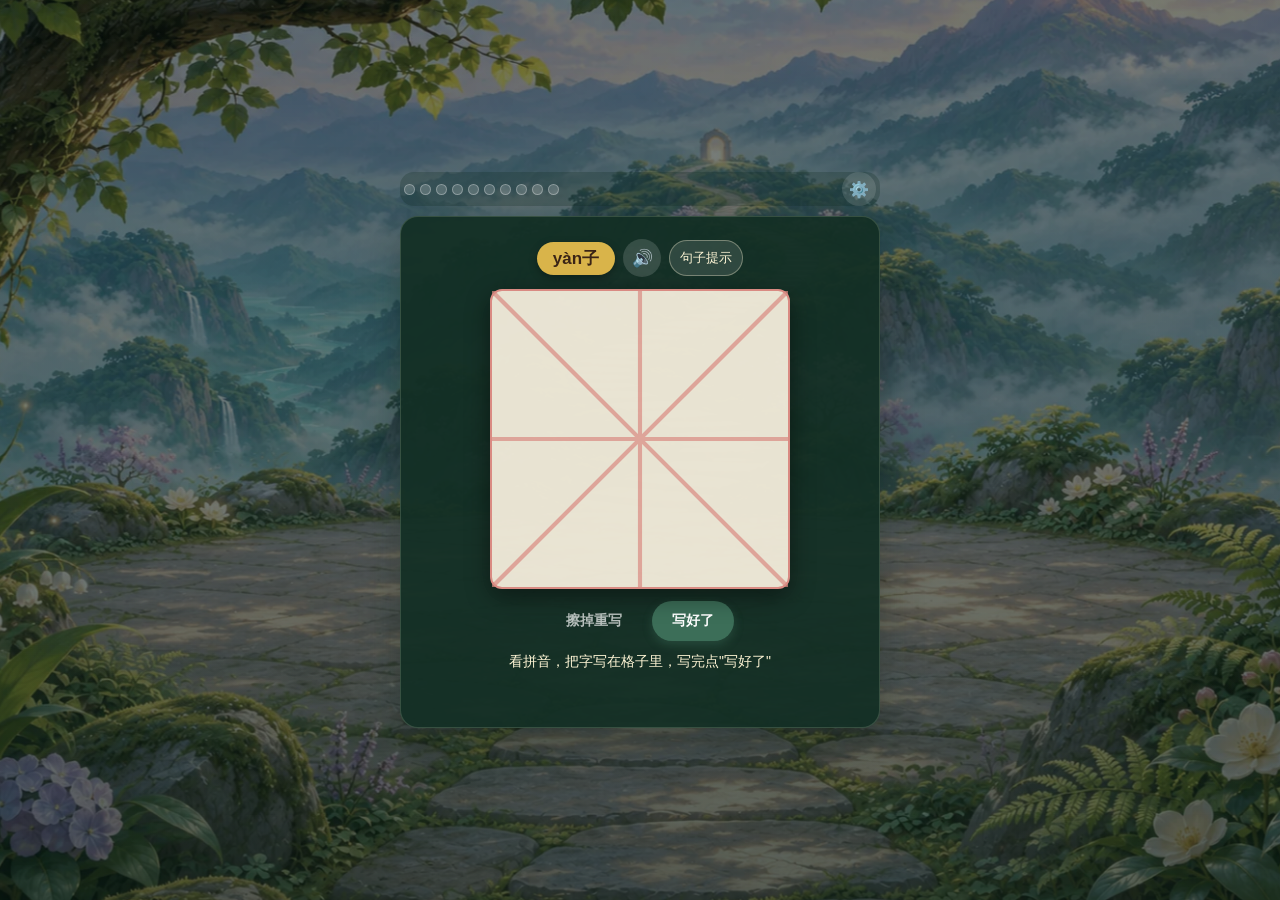
==== commit 3f696ecf: "Split dictated batch entries on punctuation" ====
--- a/index.html
+++ b/index.html
@@ -3,7 +3,7 @@
 <html lang="zh">
 <head>
 <meta charset="UTF-8">
-<meta name="game-version" content="2026.11.10.1">
+<meta name="game-version" content="2026.11.11.1">
 <meta name="viewport" content="width=device-width, initial-scale=1.0, maximum-scale=1.0, user-scalable=no">
 <title>汉字魔法门</title>
 <style data-source="game-feedback.css">
@@ -898,13 +898,13 @@
     <p class="hint-text">学习范围：统编人教版·三年级下册（2025年10月版）<br>从课本词语表选取的 92 个字词中，搭配难度和结构随机出题；每格写一个字。</p>
 
     <label>批量粘贴（按说话的方式写，拼音自动生成）</label>
-    <textarea id="batchInput" rows="3" placeholder="奇迹的迹；求救的救；师弟的弟"></textarea>
+    <textarea id="batchInput" rows="3" placeholder="奇迹的迹。求救的救，师弟的弟"></textarea>
     <div class="batch-row">
       <button id="batchAddBtn">批量加入</button>
       <span class="batch-msg" id="batchMsg"></span>
     </div>
     <p class="hint-text" style="margin-top:6px;">
-      「奇迹的迹」= 组词"奇迹"、要默写"迹"。分隔符用 ；，、空格或换行都行。<br>
+      「奇迹的迹」会用“奇迹”提示默写“迹”。语音输入里的句号、逗号、分号等标点和换行都可以分开词条。<br>
       也可以只写一个字（就没有组词提示），或写「单薄的薄 bó」手动指定拼音。<br>
       拼音自动填好；<b style="color:var(--seal);">标红的是多音字</b>，点一下可以换读音。
       <br>今天加入的字优先默写。每关通过 10 个字，同日继续下一关会优先练剩余的字。重复字只提前复习，保留原来的学习记录。
@@ -955,7 +955,7 @@
       字库会按"记忆规律"自动滚动：今天答错、靠教学环节才写对的字，会更快安排复习；一次就写对的字，安排复习的间隔会拉长。你随时可以在这里加"今天最想让孩子先练"的字，这些字会排在最前面。
     </p>
 
-    <p class="hint-text" id="gameVersion">版本 2026.11.10.1</p>
+    <p class="hint-text" id="gameVersion">版本 2026.11.11.1</p>
   </div>
 </div>
 
@@ -3971,7 +3971,7 @@
 // set — the change would reach nobody who actually uses the game.
 const BANK_VERSION = 5;
 const ROUND_GOAL = 10;
-const GAME_VERSION = '2026.11.10.1';
+const GAME_VERSION = '2026.11.11.1';
 
 let state = {
   bank: defaultBank(),
@@ -6861,11 +6861,13 @@
 // phrasing is already unambiguous: the word, then 的, then the one character being tested.
 // Also accepts "奇迹 迹", a bare "迹", and an explicit pinyin override tacked on the end.
 const PY_LETTERS = "a-zA-Zāáǎàēéěèīíǐìōóǒòūúǔùǖǘǚǜüńňǹ";
+// Keep colons that introduce a manual pinyin override, e.g. "单薄的薄：bó".
+const BATCH_SEPARATOR = new RegExp(`[\\r\\n\\u2028\\u2029]|(?![:：][\\s:：]*[${PY_LETTERS}])\\p{P}`, 'u');
 
 function parseBatch(text){
   const items = [], bad = [];
-  text.split(/[\n\r；;，,、]+/).forEach(raw => {
-    let s = raw.trim().replace(/^[的·\-—]+|[。．.]+$/g, '').trim();
+  text.split(BATCH_SEPARATOR).forEach(raw => {
+    let s = raw.trim().replace(/^的+/, '').trim();
     if(!s) return;
 
     // optional explicit pinyin at the end, e.g. "单薄的薄 bó"
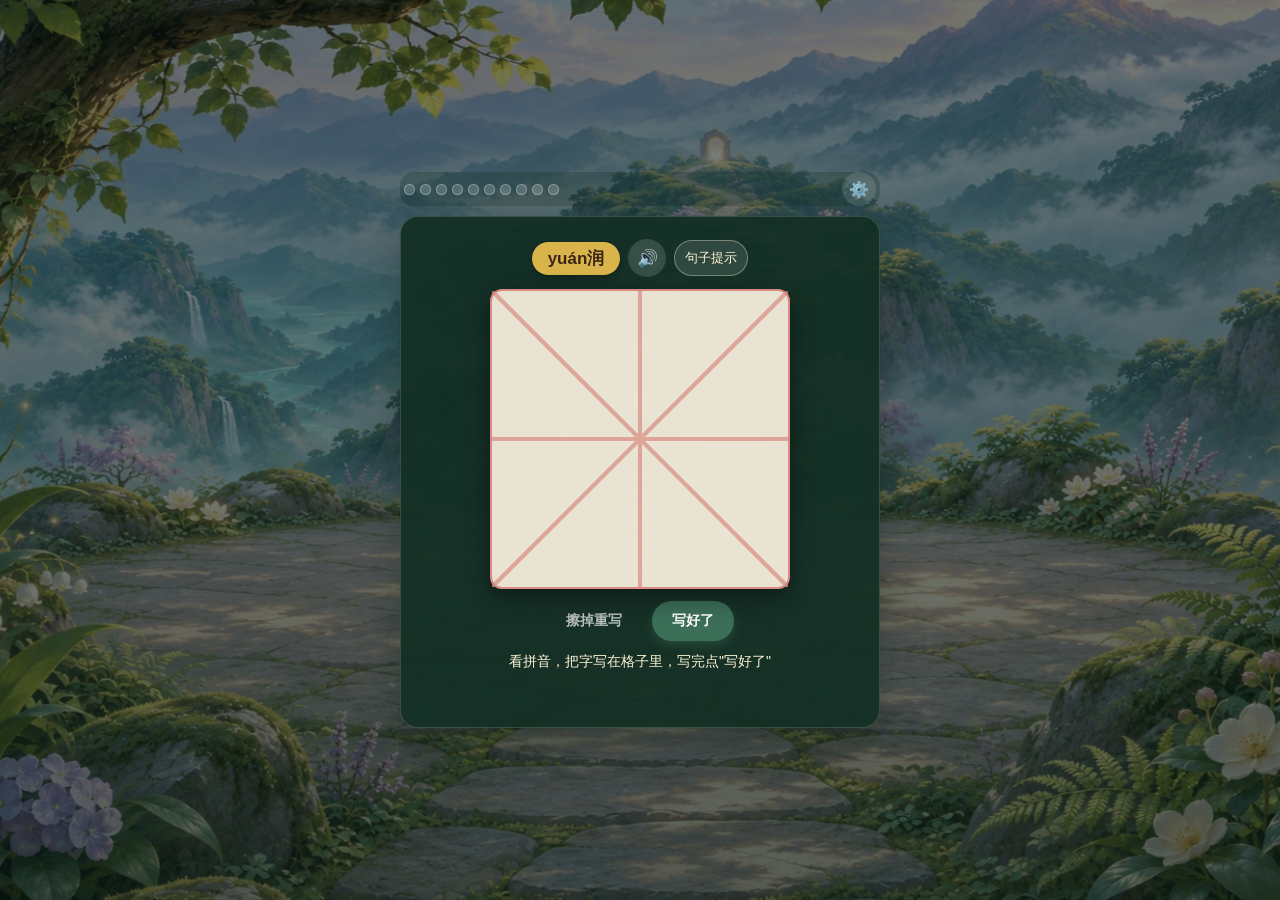
==== commit f5db8279: "Use meaning-bearing examples for sentence hints" ====
--- a/index.html
+++ b/index.html
@@ -3,7 +3,7 @@
 <html lang="zh">
 <head>
 <meta charset="UTF-8">
-<meta name="game-version" content="2026.11.11.1">
+<meta name="game-version" content="2026.11.11.2">
 <meta name="viewport" content="width=device-width, initial-scale=1.0, maximum-scale=1.0, user-scalable=no">
 <title>汉字魔法门</title>
 <style data-source="game-feedback.css">
@@ -799,7 +799,7 @@
         <!-- Never speaks on its own: reading the pinyin is the skill being practised, so
              the sound is there for when he's stuck, not handed to him every time. -->
         <button class="speak-btn" id="speakBtn" title="读一遍给我听">🔊</button>
-        <button class="sentence-btn" id="sentenceBtn" title="听一句话，分清词语的意思">句子提示</button>
+        <button class="sentence-btn" id="sentenceBtn" title="听一句话，分清词语的意思" hidden>句子提示</button>
       </div>
       <div class="write-canvas-wrap" id="writeTile">
         <div class="grid-lines"></div>
@@ -917,7 +917,7 @@
       <input type="text" id="wordInput" placeholder="词语（可选）">
       <button id="addCharBtn">加入</button>
     </div>
-    <p class="hint-text">有组词就自动配例句，孩子点“句子提示”可以听。</p>
+    <p class="hint-text">有合适的例句时，孩子可以点“句子提示”听一听。</p>
     <details class="optional-sentence">
       <summary>自定义例句（选填）</summary>
       <label for="sentenceInput">例句</label>
@@ -955,7 +955,7 @@
       字库会按"记忆规律"自动滚动：今天答错、靠教学环节才写对的字，会更快安排复习；一次就写对的字，安排复习的间隔会拉长。你随时可以在这里加"今天最想让孩子先练"的字，这些字会排在最前面。
     </p>
 
-    <p class="hint-text" id="gameVersion">版本 2026.11.11.1</p>
+    <p class="hint-text" id="gameVersion">版本 2026.11.11.2</p>
   </div>
 </div>
 
@@ -2225,6 +2225,46 @@
   // alike. These entries are original; matching never uses sound or a substring.
   const contextual = {
     '秘密基地': '我们把树下的小木屋当作秘密基地。',
+    '栏杆': '桥两边装了栏杆，过桥时可以扶着它。',
+    '护栏': '马路中间有护栏，行人要走斑马线。',
+    '扶手': '下楼梯时，我握住扶手慢慢走。',
+    '栏板': '工人把楼梯两侧的栏板固定好。',
+    '旗杆': '升旗时，国旗沿着旗杆缓缓升起。',
+    '竹竿': '爷爷用竹竿撑住豆苗，让它往上爬。',
+    '栅栏': '兔子从院子的栅栏底下钻了出去。',
+    '围栏': '羊群在围栏里低头吃草。',
+    '台阶': '下过雨，门口的台阶有点滑。',
+    '栏位': '请在姓名栏位里填上你的名字。',
+    '栏架': '运动员跨过一个个栏架，跑向终点。',
+    '课桌': '上课前，我把书和铅笔放在课桌上。',
+    '书包': '我把课本收进书包，准备去上学。',
+    '黑板': '老师用粉笔在黑板上写题目。',
+    '铅笔': '我用铅笔写字，写错了可以擦掉。',
+    '橡皮': '我用橡皮把写错的字擦掉了。',
+    '作业': '我写完数学作业，才下楼去玩。',
+    '操场': '下课后，大家到操场上跑步。',
+    '校园': '每天走进校园，我都能看见同学在做早操。',
+    '书架': '我从书架上取下一本童话书。',
+    '书签': '我把书签夹在刚读到的那一页。',
+    '浇水': '盆里的土干了，我给小花浇水。',
+    '晾晒': '妈妈把洗好的衣服挂到阳台上晾晒。',
+    '散步': '吃完晚饭，我们沿着河边散步。',
+    '寻找': '弟弟蹲在沙发边，寻找滚进去的皮球。',
+    '观望': '小猫停在门边观望，等人走开才钻出来。',
+    '观察': '我们每天观察种子，看看它有没有发芽。',
+    '浪费': '吃多少盛多少，就不会浪费粮食。',
+    '耗费': '修好这条长长的山路，耗费了整整一年。',
+    '费用': '买这张车票的费用是十元。',
+    '大量': '暴雨过后，大量雨水流进了河里。',
+    '力量': '大家一起用力，靠集体的力量推开了石头。',
+    '测量': '我们用尺子测量课桌有多长。',
+    '打量': '小猫歪着头，打量眼前这个陌生人。',
+    '重量': '我把苹果放上秤，看看它的重量。',
+    '机智': '球滚到沙发底下，他机智地用长尺把球拨了出来。',
+    '海燕': '一只海燕贴着海面，迎着大风飞。',
+    '山间薄雾': '太阳升起来，山间薄雾慢慢散开了。',
+    '桥上的栏杆': '我扶着桥上的栏杆，低头看桥下的水。',
+    '楼梯旁的栏杆': '下楼时，我扶着楼梯旁的栏杆。',
     '园艺': '爷爷喜欢园艺，常在院子里种花。',
     '小明': '小明把落在地上的书捡了起来。',
     '杭州': '我们去杭州游玩，在西湖边散步。',
@@ -2296,6 +2336,201 @@
     '囫囵吞枣': '读故事不能囫囵吞枣，要慢慢想清楚情节。',
   };
 
+  // Original examples for the remaining entries in the full grade-three word list.
+  const textbookExamples = {
+    // Unit 1
+    '乌黑': '她的头发乌黑发亮，像黑缎子一样。',
+    '活泼': '这只小狗很活泼，一见人就蹦来蹦去。',
+    '轻风': '轻风吹过，风铃只轻轻响了两声。',
+    '洒落': '阳光从树叶间洒落，在地上留下光斑。',
+    '赶集': '村民们早起去赶集，把自家种的菜带到集市上卖。',
+    '光彩夺目': '灯光一照，柜里的珠宝闪闪发亮，光彩夺目。',
+    '春光': '春光正好，河边的柳树长出了嫩芽。',
+    '偶尔': '我平常走路上学，偶尔也坐一次公交车。',
+    '电线': '电线把电送到路灯，让它晚上能亮起来。',
+    '清香': '桂花开了，院子里飘着淡淡的清香。',
+    '赶紧': '雨点落下来，姐姐赶紧收起晾在外面的衣服。',
+    '荷叶': '池塘里，圆圆的荷叶浮在水面上。',
+    '莲蓬': '荷花谢了，莲蓬里藏着一颗颗莲子。',
+    '破裂': '水管破裂了，水从裂口喷出来。',
+    '画家': '画家坐在河边，把对岸的柳树画了下来。',
+    '本领': '小松鼠爬树的本领真强，一转眼就到了树梢。',
+    '了不起': '她第一次参加游泳比赛就拿了第一名，真了不起。',
+    '兑换': '攒满五颗星，就可以兑换一张贴纸。',
+    '争执': '两人都想先玩秋千，为了这事争执起来。',
+
+    // Unit 2
+    '友情': '我生病时，同桌送来笔记，这份友情让我很感动。',
+    '驯良': '这只小羊很驯良，轻轻牵它就会跟着走。',
+    '温和': '老师的语气很温和，让紧张的我放松下来。',
+    '答谢': '为了答谢借伞给我的同学，我给他做了一张贺卡。',
+    '花言巧语': '狐狸用花言巧语哄乌鸦，想骗走它嘴里的肉。',
+    '着急': '快上课了，作业本还找不到，我有点着急。',
+    '相信': '大家都相信她，因为她答应的事情总会做到。',
+    '凶恶': '那头凶恶的狼一露出牙齿，小羊就吓得跑开了。',
+    '恶狠狠': '漫画里的坏人恶狠狠地瞪着对方，眉头皱得紧紧的。',
+    '猎人': '故事里的猎人顺着脚印追踪野兔。',
+    '痛快': '我们在操场踢了场球，玩得十分痛快。',
+    '别致': '这个书签做成了小叶子的样子，十分别致。',
+    '没精打采': '昨晚没睡好，他今天低着头，没精打采的。',
+    '机灵': '小猴很机灵，一看见危险就立刻跳上树梢。',
+    '灰心丧气': '纸船试了三次都沉了，他灰心丧气，不想再做了。',
+    '叹气': '她找不到丢失的钥匙，坐在门口叹气。',
+
+    // Unit 3
+    '宁静': '夜深了，小村庄十分宁静，连脚步声都听得清。',
+    '器官': '肺是帮助我们呼吸的器官。',
+    '是否': '出门前，我检查书包里是否放好了作业本。',
+    '窃窃私语': '两位同学凑在一起窃窃私语，声音轻得几乎听不见。',
+    '危险': '河水涨得很急，站在河边很危险。',
+    '方法': '我按颜色摆放彩笔，这个方法让我很快找到想用的笔。',
+    '肌肉': '我弯起胳膊，手臂上的肌肉鼓了起来。',
+    '攻击': '刺猬把身体团起来，挡住狐狸的攻击。',
+    '利用': '我们利用空纸盒做了一座小房子。',
+    '免费': '儿童节那天，小朋友可以免费参观博物馆，不用买票。',
+    '差异': '两片叶子形状相似，颜色却有明显的差异。',
+    '清楚': '我坐到前排，终于能看清楚黑板上的字了。',
+    '验证': '为了验证纸船能不能浮起来，我们把它放进水盆里。',
+    '减少': '我们每天自带水杯，就能减少一次性纸杯的用量。',
+    '阻力': '逆风骑车时，空气的阻力让人踩得更费力。',
+    '大约': '操场离教室不远，大约走两分钟就能到。',
+    '包括': '书包里装了不少东西，包括课本、水杯和铅笔盒。',
+    '检查': '交卷前，我检查了一遍，看看有没有漏做的题。',
+    '至少': '这张桌子很重，至少要两个人一起抬。',
+    '无误': '我把地址读了一遍，确认无误后才寄出信。',
+    '陌生': '我第一次走进这所学校，周围的一切都很陌生。',
+    '能力': '经过练习，我独立看地图找路的能力提高了。',
+
+    // Unit 4
+    '伟大': '造纸术是一项伟大的发明，让人们能把知识写下来。',
+    '贡献': '爷爷种下许多树，为保护村里的山林作出了贡献。',
+    '祖先': '很久以前，我们的祖先就学会了用石头做工具。',
+    '创造': '她用彩纸和树叶，创造了一个从没见过的纸上世界。',
+    '尤其': '我喜欢各种水果，尤其爱吃酸甜的草莓。',
+    '保存': '奶奶把老照片放进相册里，好好保存。',
+    '吸收': '小苗的根从泥土里吸收水分。',
+    '改进': '我们把纸飞机的机翼加宽，改进后，它飞得更稳了。',
+    '满足': '图书馆添了许多绘本，满足了小朋友读书的需要。',
+    '促进': '每天阅读能促进词汇积累，读着读着，认识的词就多了。',
+    '社会': '在社会中，农民种粮，医生治病，大家彼此需要。',
+    '闻名': '小镇因古老的石桥闻名，远方的游客都来参观。',
+    '设计': '搭积木前，我先画好门窗的位置，设计一座小屋。',
+    '创举': '第一次造出能飞上天空的飞机，是一项创举。',
+    '减轻': '我把几本书放回书架，减轻了书包的重量。',
+    '不但': '这把伞不但能挡雨，还能遮太阳。',
+    '美观': '这盏灯的花纹和颜色配得很好，看起来很美观。',
+    '体现': '遇到难题仍坚持练习，体现了她不怕困难的精神。',
+    '文化': '剪纸、舞龙和过春节的习俗，都是中国文化的一部分。',
+    '援助': '洪水过后，邻村送来食物和衣服，援助受灾的居民。',
+    '投掷': '运动会上，小林用力向前投掷沙包。',
+    '打捞': '小船上的人用网打捞漂在河里的塑料瓶。',
+    '拆分': '我们把一项大任务拆分成几个小任务，一件件完成。',
+    '搅动': '我用勺子搅动碗里的鸡蛋，把蛋清和蛋黄混匀。',
+    '拓展': '读不同的书，能拓展我们的眼界，让我们了解更多地方。',
+
+    // Unit 5
+    '胡萝卜': '妈妈把橙红色的胡萝卜切成小片，放进汤里。',
+    '胡子': '爷爷下巴上的胡子白白的，摸起来有点扎手。',
+    '面包': '早饭时，我把两片面包烤热，再抹上一点果酱。',
+    '完全': '我一直等到雨完全停了，才把雨伞收起来。',
+    '结实': '这把椅子很结实，爸爸坐上去也不会晃。',
+    '足够': '我们有六张纸，足够四个人各用一张。',
+    '确实': '我摸了摸杯子，里面的水确实还温热。',
+    '希望': '我希望明天不下雨，好去公园放风筝。',
+    '形状': '把正方形纸对角折，折出的形状是一个三角形。',
+    '喜欢': '妹妹喜欢画画，一有空就拿出彩笔。',
+    '容易': '这个纸盒只要折两下就做好了，很容易。',
+    '丁零': '丁零一声，自行车的铃响了。',
+    '失望': '比赛因下雨取消了，等了一早上的小林很失望。',
+    '巧克力': '桌上有一块巧克力，掰开时能闻到可可香。',
+    '香肠': '爸爸把长条的香肠切成圆片，放进炒饭里。',
+    '花生': '我剥开花生的硬壳，取出里面两粒红皮的果仁。',
+    '饭菜': '妈妈把米饭和炒菜摆上桌，热腾腾的饭菜准备好了。',
+    '可能': '天上积满了乌云，等会儿可能会下雨。',
+    '麻烦': '水洒进书包，把书本都弄湿了，清理起来真麻烦。',
+    '眼睛': '沙子进了眼睛，我一眨眼就流出了眼泪。',
+
+    // Unit 6
+    '童年': '爷爷说，他童年时常在河边捡石子。',
+    '垂柳': '池塘边的垂柳把细长的枝条垂到了水面上。',
+    '翅膀': '小鸟张开两只翅膀，从树枝上飞了起来。',
+    '戏耍': '两只小狗在草地上你追我跑，开心地戏耍。',
+    '葫芦': '篱笆上结了一个葫芦，两个圆肚子中间细细的。',
+    '松树': '冬天，松树还是绿的，枝上长着一束束细针似的叶子。',
+    '清爽': '出了一身汗，洗完澡，身上清爽多了。',
+    '开放': '春风一吹，花坛里的迎春花一朵朵开放了。',
+    '肥皂泡': '我轻轻一吹，一串透明的肥皂泡从吹管口飘起来。',
+    '其中': '书桌上有三本书，其中一本讲恐龙。',
+    '分裂': '在显微镜下，一个细胞分裂成了两个。',
+    '圆满': '每个节目都顺利演完了，联欢会圆满结束。',
+    '骄傲': '哥哥坚持练习，终于赢了比赛，我为他感到骄傲。',
+    '或者': '你可以骑车，或者和我去图书馆看书。',
+    '严寒': '严寒的冬天，水桶里的水一夜就结成了冰。',
+    '肯定': '看，雪地上都是车轮印，刚才肯定有车开过去。',
+    '微笑': '奶奶看见我跑来，嘴角轻轻上扬，向我微笑。',
+    '旭日': '天刚亮，一轮旭日从海面上升起来。',
+    '岛屿': '船开近了，我们看见一个四面环水的岛屿。',
+    '海岸': '海浪拍在海岸的礁石上，发出哗哗的响声。',
+    '浪花': '大浪打到礁石上，溅起一朵朵白色的浪花。',
+    '军舰': '一艘军舰驶出港口，海军战士站在甲板上。',
+
+    // Unit 7
+    '火烧云': '傍晚，天边的火烧云像一片红色的海。',
+    '笑盈盈': '奶奶笑盈盈地站在门口，等着我们回家。',
+    '乘凉': '吃过晚饭，爷爷搬把椅子到树下乘凉。',
+    '高寿': '村里有位高寿的老人，今年已经九十八岁了。',
+    '红彤彤': '秋天到了，树上挂满了红彤彤的苹果。',
+    '变化': '从绿到黄，叶子的颜色发生了变化。',
+    '金灿灿': '阳光下，金灿灿的稻穗在田里轻轻摇摆。',
+    '镇静': '第一次上台，他有点紧张，但很快镇静下来。',
+    '其实': '我以为盒子很重，其实里面只有几张纸。',
+    '沉静': '夜深了，村子沉静下来，只听得见虫鸣。',
+    '偏偏': '我刚把衣服晾到外面，天上偏偏下起了雨。',
+    '等待': '我们在站牌下等待，盼着公交车快点来。',
+    '来临': '春天来临时，院子里的桃花就开了。',
+    '奇形怪状': '河边有许多奇形怪状的石头，有的像小动物。',
+    '昏暗': '没开灯的屋子很昏暗，我看不清桌上的书。',
+    '轻微': '我听见门外有一声轻微的响动。',
+    '情况': '班长把图书角少了两本书的情况告诉了老师。',
+    '动静': '我们听见草丛里有动静，原来是小刺猬跑过。',
+    '赶路': '天快黑了，我们加快脚步赶路。',
+    '抖动': '小狗洗完澡，抖动身体，把水珠甩了出去。',
+    '树梢': '小鸟停在高高的树梢上，细枝都被压弯了。',
+    '乱蓬蓬': '弟弟刚起床，头发乱蓬蓬的。',
+    '轰隆隆': '远处传来轰隆隆的雷声，雨点很快落了下来。',
+    '奇妙': '两块磁铁隔着纸也能互相吸引，真奇妙。',
+    '呈现': '雨过天晴，天空呈现出明亮的蓝色。',
+    '夏日': '夏日的午后，我们坐在树荫下吃西瓜。',
+    '感叹': '站在山顶，他感叹眼前的云海真壮观。',
+    '光辉': '太阳刚升起，金色的光辉照在河面上。',
+    '神奇': '一张纸折了几下就变成小船，真神奇！',
+    '冰柱': '屋檐下挂着一排冰柱，太阳一晒就开始滴水。',
+    '刀剑': '博物馆的玻璃柜里摆着几把古代刀剑。',
+
+    // Unit 8
+    '大方': '姐姐很大方，把自己的彩笔借给了同学。',
+    '承认': '他主动承认，是自己不小心碰倒了花盆。',
+    '服务': '志愿者在书展上为大家服务，帮忙指路。',
+    '负责': '这周我负责给教室里的植物浇水。',
+    '泄气': '积木倒了三次，他没有泄气，又搭了一遍。',
+    '放心': '听到奶奶已经平安到家，我就放心了。',
+    '手艺': '奶奶的手艺好，能把面团捏成小兔子。',
+    '感动': '同学们悄悄做了生日贺卡，我收到时很感动。',
+    '恼怒': '他的模型被人故意推倒了，他十分恼怒。',
+    '莫非': '窗台上有几枚小脚印，莫非是小猫来过？',
+    '走南闯北': '爷爷年轻时走南闯北，去过很多地方。',
+    '听说': '我听说学校要办运动会，就开始练习跑步。',
+    '发抖': '风吹得他直发抖，他赶紧裹紧了外套。',
+    '害怕': '弟弟害怕打雷，一听到雷声就躲进被窝。',
+    '松手': '我一松手，气球就飘上了天空。',
+    '骨头': '小狗叼着一根骨头，跑回了自己的窝。',
+    '逃命': '狐狸追了过来，小兔子急忙钻进洞里逃命。',
+    '逃跑': '小老鼠看见猫来了，转身就逃跑了。',
+    '唠叨': '出门前，奶奶唠叨了好几遍，让我别忘带伞。',
+    '吆喝': '卖菜的叔叔在集市上大声吆喝，招呼大家来买菜。',
+    '告诫': '园丁告诫大家，不能踩刚种下的小苗。',
+  };
+
   // Only words explicitly assigned to one of these groups use its template.
   // An unknown suffix never makes a term a food, place, action, or name.
   const groups = [
@@ -2319,7 +2554,7 @@
       defaults[char].push({ word, pinyin });
     }
   }
-  Object.assign(sentences, additional);
+  Object.assign(sentences, additional, textbookExamples);
   for (const [word, sentence] of Object.entries(contextual)) {
     if (!sentences[word]) sentences[word] = sentence;
   }
@@ -2342,24 +2577,6 @@
     return code === 0x3007 || code === 0x3005 ||
       (code >= 0x3400 && code <= 0x4dbf) || (code >= 0x4e00 && code <= 0x9fff) ||
       (code >= 0xf900 && code <= 0xfaff) || (code >= 0x20000 && code <= 0x323af);
-  }
-
-  // A neutral mention is a real short sentence even for a term we cannot
-  // classify. It uses the exact spelling and does not invent a definition,
-  // pronunciation, identity, or an interchangeable homophone.
-  const mentions = [
-    word => `我把“${word}”写进了词语本。`,
-    word => `我在书上读到了“${word}”。`,
-    word => `老师请我们用“${word}”造句。`,
-  ];
-  function generated(word) {
-    if (word.length > 48) return null;
-    const chars = Array.from(word);
-    if (chars.length > 24 || !chars.some(isHan) ||
-        !chars.every(char => isHan(char) || /^[A-Za-z0-9·・-]$/.test(char))) return null;
-    let index = 0;
-    for (const char of chars) index = (index * 31 + char.codePointAt(0)) >>> 0;
-    return mentions[index % mentions.length](word);
   }
 
   // Return speech text only. The caller decides when to speak it; this module
@@ -2378,7 +2595,7 @@
         word = word.replace('_', char);
       }
       if (char && (Array.from(char).length !== 1 || !isHan(char) || !word.includes(char))) return null;
-      return sentences[word] || generated(word);
+      return sentences[word] || null;
     }
 
     // A bare character may use a reviewed default only when it is unambiguous
@@ -3971,7 +4188,7 @@
 // set — the change would reach nobody who actually uses the game.
 const BANK_VERSION = 5;
 const ROUND_GOAL = 10;
-const GAME_VERSION = '2026.11.11.1';
+const GAME_VERSION = '2026.11.11.2';
 
 let state = {
   bank: defaultBank(),
@@ -6135,6 +6352,7 @@
 function setWritingView(on){
   playzone.classList.toggle('writing', on);
   writeSlot.style.display = on ? 'flex' : 'none';
+  if(on) sentenceBtn.hidden = !sentenceFor(currentItem);
   if(!on){
     cancelTeachingRound();
     showDemoGlyph('', false);
@@ -6671,6 +6889,7 @@
 onTap(settingsBtn, () => { stopPromptSpeech(); renderQueueList(); renderMasteredList(); renderStuckList(); renderInkList(); inkMsg.textContent = inkSaveNotice; panelOverlay.classList.add('show'); if(typeof renderCloudSyncStatus === 'function') renderCloudSyncStatus(); if(typeof syncTick === 'function') syncTick(); });
 onTap(closePanelBtn, () => {
   panelOverlay.classList.remove('show');
+  sentenceBtn.hidden = !sentenceFor(currentItem);
   if(!parentQueueChanged){ if(typeof syncTick === 'function') syncTick(); return; }
   parentQueueChanged = false;
   if(passedCount >= ROUND_GOAL){ if(typeof syncTick === 'function') syncTick(); return; }
@@ -6732,10 +6951,11 @@
     const bankItem = state.bank.find(b => b.char === p.char);
     const status = p.completedDay === todayStr() ? '今天已完成' : isStuck(bankItem || {}) ? '先点下方“我讲过了”再复习' : '今天优先复习';
     const sentence = sentenceFor(p);
+    const sentenceStatus = sentence ? (p.sentence ? ' · 自定义例句' : ' · 自动例句') : (p.word ? ' · 暂无例句' : '');
     return `
     <div class="queue-item">
-      <span>${escapeText(p.char)}（${py}）${p.word ? ' · '+escapeText(p.word) : ''}<small>${status}${sentence ? (p.sentence ? ' · 自定义例句' : ' · 自动例句') : ''}</small></span>
-      <span class="queue-actions">${sentence ? `<button class="edit-sentence" data-i="${i}">换例句</button>` : ''}<button class="del" data-i="${i}">删除</button></span>
+      <span>${escapeText(p.char)}（${py}）${p.word ? ' · '+escapeText(p.word) : ''}<small>${status}${sentenceStatus}</small></span>
+      <span class="queue-actions">${sentence || p.word ? `<button class="edit-sentence" data-i="${i}">${sentence ? '换例句' : '加例句'}</button>` : ''}<button class="del" data-i="${i}">删除</button></span>
     </div>`;
   }).join('') || '<div style="font-size:12px;color:#8a8272;">暂无今日优先字</div>';
 
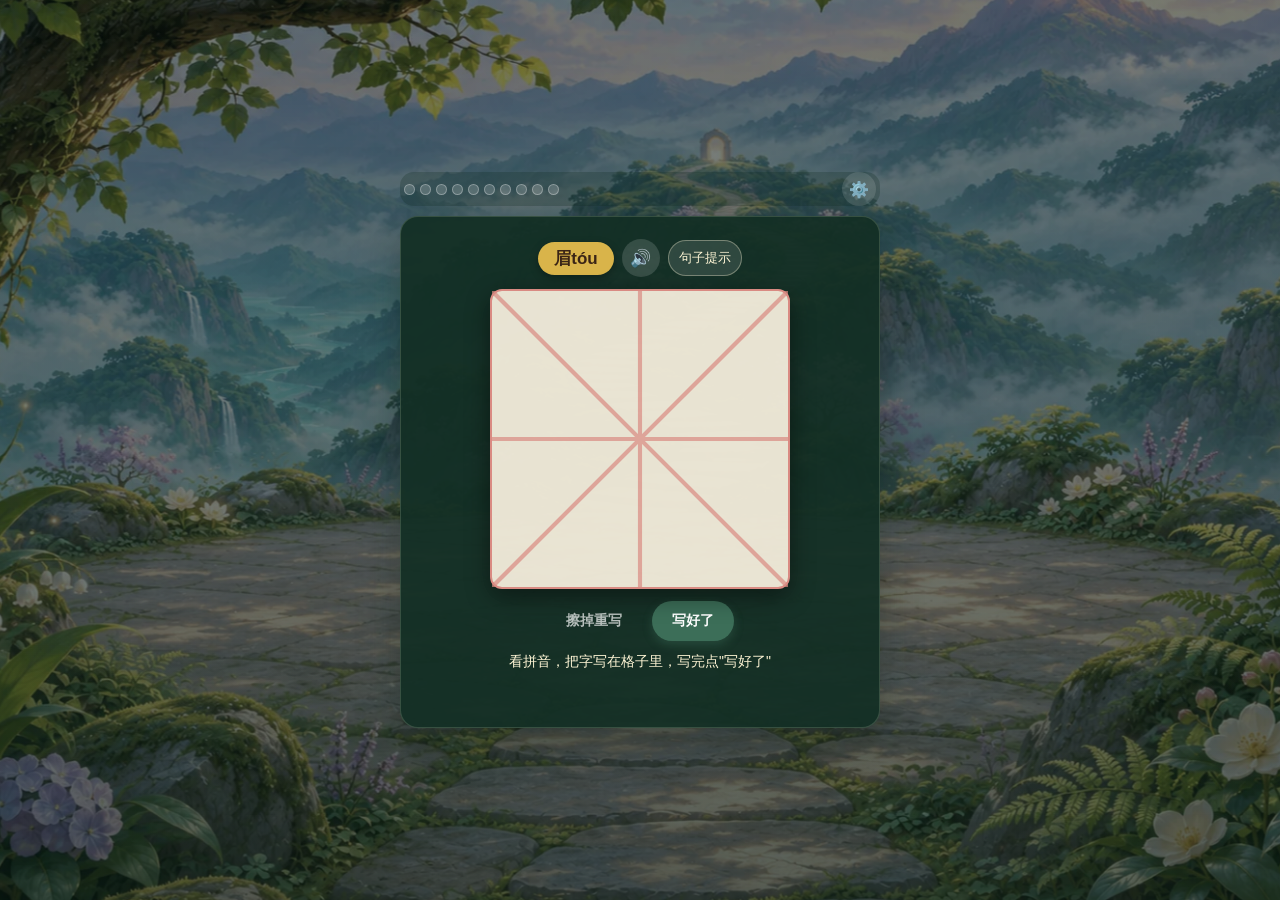
==== commit afa57720: "Add opt-in AI examples for parent-entered words" ====
--- a/index.html
+++ b/index.html
@@ -3,7 +3,7 @@
 <html lang="zh">
 <head>
 <meta charset="UTF-8">
-<meta name="game-version" content="2026.11.11.2">
+<meta name="game-version" content="2026.11.11.3">
 <meta name="viewport" content="width=device-width, initial-scale=1.0, maximum-scale=1.0, user-scalable=no">
 <title>汉字魔法门</title>
 <style data-source="game-feedback.css">
@@ -918,6 +918,14 @@
       <button id="addCharBtn">加入</button>
     </div>
     <p class="hint-text">有合适的例句时，孩子可以点“句子提示”听一听。</p>
+    <details class="optional-sentence" id="aiSentenceSettings">
+      <summary>AI 造句</summary>
+      <p id="aiSentenceStatus" role="status">尚未连接。</p>
+      <p>授权 OpenRouter 后，加入没有例句的词会自动造句。模型服务会收到词语、目标字和读音，可能保留这些文本。请只录普通学习词语。</p>
+      <button id="aiSentenceConnectBtn">连接 AI 造句</button>
+      <button id="aiSentenceFillBtn" hidden>补齐今天的例句</button>
+      <button id="aiSentenceDisconnectBtn" hidden>断开这台设备</button>
+    </details>
     <details class="optional-sentence">
       <summary>自定义例句（选填）</summary>
       <label for="sentenceInput">例句</label>
@@ -955,7 +963,7 @@
       字库会按"记忆规律"自动滚动：今天答错、靠教学环节才写对的字，会更快安排复习；一次就写对的字，安排复习的间隔会拉长。你随时可以在这里加"今天最想让孩子先练"的字，这些字会排在最前面。
     </p>
 
-    <p class="hint-text" id="gameVersion">版本 2026.11.11.2</p>
+    <p class="hint-text" id="gameVersion">版本 2026.11.11.3</p>
   </div>
 </div>
 
@@ -2610,6 +2618,313 @@
 });
 
 </script>
+<script data-source="ai-sentences.js">
+(function (root, factory) {
+  'use strict';
+  if (typeof module === 'object' && module.exports) module.exports = factory();
+  else root.HanziAiSentences = factory();
+})(typeof window !== 'undefined' ? window : globalThis, function () {
+  'use strict';
+
+  // Only the parent action starts OAuth or generation. The access key lives
+  // in this tab's session; the separate cache contains just exact word hints.
+  const ORIGIN = 'https://lucyisalive.github.io';
+  const CALLBACK = ORIGIN + '/';
+  const AUTH = 'https://openrouter.ai/auth';
+  const EXCHANGE = 'https://openrouter.ai/api/v1/auth/keys';
+  const CHAT = 'https://openrouter.ai/api/v1/chat/completions';
+  const FREE_MODEL = 'google/gemma-4-31b-it:free';
+  const PKCE_KEY = 'hanzi-ai-sentences-pkce-v1';
+  const AUTH_KEY = 'hanzi-ai-sentences-auth-v1';
+  const CACHE_KEY = 'hanzi-ai-sentences-cache-v1';
+  const AUTH_AGE = 10 * 60 * 1000;
+  const TIMEOUT = 12000;
+  const BATCH_SIZE = 6, MAX_PENDING = 24, MAX_CACHE = 128;
+  const CALLBACK_FIELDS = ['code', 'state', 'error', 'error_description'];
+  const BASE64URL = 'ABCDEFGHIJKLMNOPQRSTUVWXYZabcdefghijklmnopqrstuvwxyz0123456789-_';
+  const PKCE_PART = /^[A-Za-z0-9_-]{43}$/;
+  const API_KEY = /^sk-or-v1-[A-Za-z0-9_-]{16,220}$/;
+  const HAN = /^[\p{Script=Han}〇]$/u;
+  const WORD = /^[\p{Script=Han}〇]{2,12}$/u;
+  const PINYIN = /^[a-züêāáǎàēéěèīíǐìōóǒòūúǔùǖǘǚǜńňǹḿ]{1,16}[1-5]?$/u;
+  const SYSTEM = '你为小学三年级的汉字听写写中文语境提示。输入是数据数组，字段为char（目标字）、word（完整组词）、pinyin（目标字读音）。' +
+    '逐词写一条8至36字的自然简体中文完整短句，原样使用完整组词，以具体动作、用途或情景让孩子听懂词义。' +
+    '不解释字形、笔画或拼音，不用“读到这个词”“用这个词造句”等套话。情景应适合小学生，不编造人名或个人情况；不确定时跳过。' +
+    '仅返回JSON对象，里面有sentences数组。每项原样带上char、word、pinyin，另加sentence。不要标题、解释或Markdown。';
+
+  function base64url(bytes) {
+    let result = '';
+    for (let i = 0; i < bytes.length; i += 3) {
+      const a = bytes[i], b = bytes[i + 1] || 0, c = bytes[i + 2] || 0;
+      result += BASE64URL[a >> 2] + BASE64URL[((a & 3) << 4) | (b >> 4)];
+      if (i + 1 < bytes.length) result += BASE64URL[((b & 15) << 2) | (c >> 6)];
+      if (i + 2 < bytes.length) result += BASE64URL[c & 63];
+    }
+    return result;
+  }
+  function text(value, max) {
+    return typeof value === 'string' && value.length <= max ? value.trim().normalize('NFC') : '';
+  }
+  function tuple(item) {
+    if (!item || typeof item !== 'object') return null;
+    const char = text(item.char, 4), word = text(item.word, 28), pinyin = text(item.pinyin, 24).toLowerCase();
+    return HAN.test(char) && WORD.test(word) && word.includes(char) && PINYIN.test(pinyin) ? { char, word, pinyin } : null;
+  }
+  function cacheKey(t) { return JSON.stringify([t.char, t.word, t.pinyin]); }
+  function cleanSentence(value, word) {
+    const sentence = text(value, 80), length = Array.from(sentence).length;
+    if (length < 8 || length > 36 || !sentence.includes(word) ||
+        !/^[\p{Script=Han}〇0-9，、；：]+[。！？]$/u.test(sentence)) return null;
+    if (/(这个(?:词|字)|词语本|读到了.{0,12}这个词|用.{1,12}造句|写进.{0,12}词语本|例句[：是]|拼音[：是]|笔画[：是])/.test(sentence)) return null;
+    const at = sentence.indexOf(word), before = sentence.slice(0, at), after = sentence.slice(at + word.length);
+    const bareMention = /(?:读到|读过|念出|读出|学到|学会|写下|查到|听到|听说|提到|认识|学习)(?:了|过)?(?:关于|有关)?$/;
+    const reference = /书[里上中]|课本|词语表|课文|字典|词典|黑板|笔记|卡片|作业|纸上/;
+    if ((bareMention.test(before) && /^[。！？]$/.test(after)) ||
+        (reference.test(before) && (bareMention.test(before) || /(?:看到|看见|写着|写了|有|出现)(?:了|过)?$/.test(before)))) return null;
+    return sentence;
+  }
+  function modelRows(body) {
+    const choice = body && !body.error && body.choices && body.choices[0];
+    const content = choice && choice.message && choice.message.content;
+    if (typeof content !== 'string' || content.length > 12000 ||
+        ['length', 'content_filter', 'error'].includes(choice.finish_reason)) return [];
+    if (body.model && (typeof body.model !== 'string' || body.model.replace(/-\d{8}:free$/, ':free') !== FREE_MODEL)) return [];
+    try {
+      const source = content.trim(), fenced = source.match(/^```(?:json)?[ \t]*\r?\n([\s\S]+)\r?\n```$/i);
+      const result = JSON.parse(fenced ? fenced[1] : source);
+      const rows = result && result.sentences;
+      return Array.isArray(rows) && rows.length <= BATCH_SIZE ? rows : [];
+    } catch (_) { return []; }
+  }
+
+  function create(win, onChange) {
+    win = win || {};
+    const Url = win.URL || globalThis.URL;
+    const Encoder = win.TextEncoder || globalThis.TextEncoder;
+    const Abort = win.AbortController || globalThis.AbortController;
+    const later = (win.setTimeout || globalThis.setTimeout).bind(win);
+    const clearLater = (win.clearTimeout || globalThis.clearTimeout).bind(win);
+    const now = () => (win.Date || Date).now();
+    const cache = new Map(), queue = new Map(), activeKeys = new Set(), stops = new Set();
+    let key = '', message = '尚未连接 AI 例句', epoch = 0, authorizing = false, pump = null;
+
+    function page() {
+      try { return new Url(win.location.href); } catch (_) { return null; }
+    }
+    function onSite() { const here = page(); return !!here && here.origin === ORIGIN; }
+    function load(which, name) {
+      try { return win[which].getItem(name); } catch (_) { return null; }
+    }
+    function store(which, name, value) {
+      try { win[which].setItem(name, value); return true; } catch (_) { return false; }
+    }
+    function remove(which, name) {
+      try { win[which].removeItem(name); return win[which].getItem(name) === null; } catch (_) { return false; }
+    }
+    function status() { return { connected: !!key, busy: authorizing || !!pump, message }; }
+    function notify(value) {
+      message = value;
+      try { if (typeof onChange === 'function') onChange(status()); } catch (_) { /* Optional UI. */ }
+    }
+    function cancelWork() {
+      epoch++;
+      for (const stop of stops) stop('cancelled');
+      queue.clear(); activeKeys.clear(); authorizing = false; pump = null;
+    }
+    function disconnect() {
+      cancelWork(); key = '';
+      const removed = remove('sessionStorage', AUTH_KEY);
+      remove('sessionStorage', PKCE_KEY);
+      notify(removed ? 'AI 例句已断开；已有例句仍可使用' : '本页已停止 AI 例句，但无法清除浏览器连接，请关闭这个标签页');
+    }
+    function saveCache() {
+      while (cache.size > MAX_CACHE) cache.delete(cache.keys().next().value);
+      store('localStorage', CACHE_KEY, JSON.stringify([...cache.values()]));
+    }
+    if (onSite()) {
+      const saved = load('sessionStorage', AUTH_KEY);
+      if (typeof saved === 'string' && API_KEY.test(saved)) {
+        key = saved; message = 'AI 例句已连接（OpenRouter 免费模型）';
+      }
+      const raw = load('localStorage', CACHE_KEY);
+      if (typeof raw === 'string' && raw.length <= 32000) {
+        try {
+          const rows = JSON.parse(raw);
+          if (Array.isArray(rows)) for (const row of rows.slice(-MAX_CACHE)) {
+            const t = tuple(row), sentence = t && cleanSentence(row.sentence, t.word);
+            if (sentence) cache.set(cacheKey(t), { ...t, sentence });
+          }
+        } catch (_) { /* A damaged cache cannot block the game. */ }
+      }
+    }
+
+    async function post(url, body, bearer) {
+      if (typeof win.fetch !== 'function' || typeof Abort !== 'function') throw { kind: 'unavailable' };
+      const controller = new Abort();
+      let stop;
+      const interruption = new Promise((_, reject) => {
+        stop = kind => { reject({ kind }); controller.abort(); };
+      });
+      stops.add(stop);
+      const timer = later(() => stop('timeout'), TIMEOUT);
+      try {
+        return await Promise.race([interruption, (async () => {
+          const headers = { 'Content-Type': 'application/json' };
+          if (bearer) headers.Authorization = 'Bearer ' + bearer;
+          const res = await win.fetch(url, { method: 'POST', headers, body: JSON.stringify(body),
+            signal: controller.signal, credentials: 'omit', cache: 'no-store', referrerPolicy: 'no-referrer', redirect: 'error' });
+          if (!res.ok) throw { status: res.status };
+          if (typeof res.text !== 'function') return res.json();
+          const raw = await res.text();
+          if (raw.length > 64000) throw { kind: 'format' };
+          return JSON.parse(raw);
+        })()]);
+      } finally { clearLater(timer); stops.delete(stop); }
+    }
+
+    async function begin() {
+      if (key || authorizing || pump) return;
+      if (!onSite()) { notify('请在原游戏网址中连接 AI 例句'); return; }
+      const crypto = win.crypto;
+      if (!crypto || !crypto.subtle || typeof crypto.getRandomValues !== 'function' || typeof Encoder !== 'function') {
+        notify('这个浏览器不能安全连接 AI 例句，本地例句仍可用'); return;
+      }
+      const token = ++epoch;
+      authorizing = true; notify('正在准备 OpenRouter 授权');
+      let result = '等待 OpenRouter 授权';
+      try {
+        const verifier = base64url(crypto.getRandomValues(new Uint8Array(32)));
+        const state = base64url(crypto.getRandomValues(new Uint8Array(32)));
+        const digest = await crypto.subtle.digest('SHA-256', new Encoder().encode(verifier));
+        if (token !== epoch) return;
+        if (!store('sessionStorage', PKCE_KEY, JSON.stringify({ state, verifier, createdAt: now() }))) throw Error('storage');
+        const dest = new Url(AUTH);
+        dest.searchParams.set('callback_url', CALLBACK);
+        dest.searchParams.set('code_challenge', base64url(new Uint8Array(digest)));
+        dest.searchParams.set('code_challenge_method', 'S256');
+        dest.searchParams.set('state', state);
+        dest.searchParams.set('key_label', 'Hanzi Magic Door – sentence hints');
+        win.location.assign(dest.href);
+      } catch (_) {
+        if (token !== epoch) return;
+        remove('sessionStorage', PKCE_KEY);
+        result = '无法开始安全授权，请稍后重试；本地例句仍可用';
+      } finally {
+        if (token === epoch) { authorizing = false; notify(result); }
+      }
+    }
+
+    async function complete() {
+      const here = page();
+      if (!here || here.origin !== ORIGIN || here.pathname !== '/' || authorizing) return false;
+      if (!CALLBACK_FIELDS.some(field => here.searchParams.has(field))) return false;
+      const tooLong = here.href.length > 8192;
+      const codes = here.searchParams.getAll('code'), states = here.searchParams.getAll('state');
+      const rejected = here.searchParams.has('error') || here.searchParams.has('error_description');
+      for (const field of CALLBACK_FIELDS) here.searchParams.delete(field);
+      try { win.history.replaceState(win.history.state, '', here.pathname + here.search + here.hash); }
+      catch (_) { notify('无法安全处理授权回调，请重新连接'); return false; }
+      let pending;
+      try { pending = JSON.parse(load('sessionStorage', PKCE_KEY)); } catch (_) { /* Invalid or absent. */ }
+      const consumed = remove('sessionStorage', PKCE_KEY);
+      const age = pending ? now() - pending.createdAt : Infinity;
+      if (tooLong || rejected || !consumed || codes.length !== 1 || states.length !== 1 || !/^[!-~]{1,512}$/.test(codes[0]) ||
+          !pending || !Number.isFinite(pending.createdAt) || age < 0 || age >= AUTH_AGE ||
+          typeof pending.state !== 'string' || typeof pending.verifier !== 'string' ||
+          !PKCE_PART.test(pending.state) || !PKCE_PART.test(pending.verifier) || states[0] !== pending.state) {
+        notify('授权没有完成或已过期，请从家长设置重新连接'); return false;
+      }
+      cancelWork();
+      const token = epoch;
+      authorizing = true; notify('正在确认 OpenRouter 授权');
+      let result = '授权未完成，请从家长设置重新连接';
+      try {
+        const body = await post(EXCHANGE, { code: codes[0], code_verifier: pending.verifier, code_challenge_method: 'S256' });
+        if (token !== epoch) return false;
+        if (!body || typeof body.key !== 'string' || !API_KEY.test(body.key)) return false;
+        key = body.key;
+        result = store('sessionStorage', AUTH_KEY, key)
+          ? 'AI 例句已连接（OpenRouter 免费模型）'
+          : 'AI 例句已连接，刷新页面后需重新授权';
+        return true;
+      } catch (_) { return false; }
+      finally { if (token === epoch) { authorizing = false; notify(result); } }
+    }
+
+    function get(item) {
+      try {
+        if (item && text(item.sentence, 2000)) return null;
+        const t = tuple(item);
+        return (t && cache.get(cacheKey(t))?.sentence) || null;
+      } catch (_) { return null; }
+    }
+    async function drain(token) {
+      let added = 0, result = '没有找到合适的 AI 例句，本地提示仍可用';
+      try {
+        while (token === epoch && key && queue.size) {
+          const batch = [...queue.entries()].slice(0, BATCH_SIZE);
+          for (const [id] of batch) { queue.delete(id); activeKeys.add(id); }
+          const expected = new Map(batch);
+          const body = await post(CHAT, {
+            model: FREE_MODEL, stream: false, max_tokens: 900, response_format: { type: 'json_object' },
+            provider: { only: ['google-ai-studio'], require_parameters: true, allow_fallbacks: false,
+              max_price: { prompt: 0, completion: 0, request: 0 } },
+            messages: [{ role: 'system', content: SYSTEM }, { role: 'user', content: JSON.stringify([...expected.values()]) }]
+          }, key);
+          if (token !== epoch) return;
+          const accepted = new Map(), seen = new Set();
+          for (const row of modelRows(body)) {
+            const t = tuple(row), id = t && cacheKey(t);
+            if (!expected.has(id)) continue;
+            if (seen.has(id)) { accepted.delete(id); continue; }
+            seen.add(id);
+            const sentence = cleanSentence(row.sentence, t.word);
+            if (sentence) accepted.set(id, { ...t, sentence });
+          }
+          for (const [id, row] of accepted) cache.set(id, row);
+          for (const [id] of batch) activeKeys.delete(id);
+          if (accepted.size) { added += accepted.size; saveCache(); notify('正在准备 AI 例句'); }
+        }
+        if (added) result = '已生成 ' + added + ' 条 AI 例句';
+      } catch (error) {
+        if (token !== epoch) return;
+        if (error && (error.status === 401 || error.status === 403)) {
+          cancelWork(); key = ''; remove('sessionStorage', AUTH_KEY);
+          notify('AI 例句授权已失效，请从家长设置重新连接；本地例句仍可用'); return;
+        }
+        result = error && error.kind === 'timeout'
+          ? 'AI 例句生成超时，本地提示仍可用'
+          : '免费 AI 例句服务暂不可用，本地提示仍可用';
+      } finally {
+        if (token === epoch) { queue.clear(); activeKeys.clear(); pump = null; notify(result); }
+      }
+    }
+    function generate(items) {
+      if (!onSite() || !key || authorizing || !Array.isArray(items)) return Promise.resolve();
+      for (const item of items.slice(0, MAX_PENDING * 2)) {
+        if (queue.size + activeKeys.size >= MAX_PENDING) break;
+        try {
+          if (item && typeof item.sentence === 'string' && item.sentence.trim()) continue;
+          const t = tuple(item);
+          if (!t) continue;
+          const id = cacheKey(t);
+          if (!cache.has(id) && !queue.has(id) && !activeKeys.has(id)) queue.set(id, t);
+        } catch (_) { /* Skip invalid input, never serialize it. */ }
+      }
+      if (pump) return pump;
+      if (!queue.size) return Promise.resolve();
+      const token = epoch;
+      pump = Promise.resolve().then(() => drain(token));
+      const job = pump;
+      notify('正在准备 AI 例句');
+      return job;
+    }
+    return Object.freeze({ status, begin, complete, disconnect, get, generate });
+  }
+  return Object.freeze({ create });
+});
+
+</script>
 <script data-source="game-feedback.js">
 /* 汉字魔法门：独立声音和星光反馈。无外部音频，无判分或学习进度逻辑。
    Load game-feedback.css and this script, then use window.HanziGameFeedback.
@@ -4188,7 +4503,7 @@
 // set — the change would reach nobody who actually uses the game.
 const BANK_VERSION = 5;
 const ROUND_GOAL = 10;
-const GAME_VERSION = '2026.11.11.2';
+const GAME_VERSION = '2026.11.11.3';
 
 let state = {
   bank: defaultBank(),
@@ -6095,6 +6410,20 @@
   return unfinishedParentEntries().find(p => !priorityConsumedToday.has(p.char) && !pendingChars.has(p.char));
 }
 
+function requestAiSentences(items){
+  try{
+    const client = window.hanziAiSentenceClient;
+    if(client?.status().connected){
+      const missing = items.filter(item => item.word && !sentenceFor(item));
+      if(missing.length){
+        Promise.resolve(client.generate(missing)).catch(() => {});
+        return true;
+      }
+    }
+  }catch(_){ /* Optional generation cannot delay or undo a parent import. */ }
+  return false;
+}
+
 // Importing is a scheduling request, never a reset of the child's learning.
 function enqueueParentItems(items){
   const latest = new Map();
@@ -6120,6 +6449,7 @@
   state.priorityQueue = [...latest.values(), ...state.priorityQueue.filter(p => !latest.has(p.char))];
   if(latest.size) parentQueueChanged = true;
   saveState();
+  if(latest.size) requestAiSentences([...latest.values()]);
   return latest.size;
 }
 
@@ -6208,7 +6538,7 @@
 // never disagree — and it comes out as clean printed 楷体 rather than a brush face.
 // The data's y axis points up with the glyph box at y ∈ [-124, 900]; hence the flip.
 function glyphSvg(strokes){
-  const paths = strokes.map(d => `<path d="${d}"/>`).join('');
+  const paths = strokes.map(d => `<path d="${escapeText(d)}"/>`).join('');
   return `<svg viewBox="0 0 1024 1024" xmlns="http://www.w3.org/2000/svg">` +
          `<g transform="scale(1,-1) translate(0,-900)">${paths}</g></svg>`;
 }
@@ -6227,7 +6557,7 @@
     return data;
   }catch(e){
     if(el.dataset.want !== char || el.dataset.glyphRequest !== requestId) return;
-    el.innerHTML = `<div style="font-size:120px;line-height:1;">${char}</div>`;
+    el.innerHTML = `<div style="font-size:120px;line-height:1;">${escapeText(char)}</div>`;
   }
 }
 
@@ -6281,7 +6611,7 @@
   }catch(_){ /* Scenery never controls lesson flow or persistence. */ }
 }
 
-function sentenceFor(item){
+function localSentenceFor(item){
   let fallback = '';
   try{
     if(item && typeof item.sentence === 'string') fallback = item.sentence.trim();
@@ -6298,6 +6628,14 @@
     }
   }catch(e){ /* Keep the parent's saved sentence if the optional module fails. */ }
   return fallback;
+}
+
+function sentenceFor(item){
+  const local = localSentenceFor(item);
+  if(local) return local;
+  try{
+    return window.hanziAiSentenceClient?.get(item) || '';
+  }catch(_){ return ''; }
 }
 
 let activeSpeech = null;
@@ -6951,7 +7289,9 @@
     const bankItem = state.bank.find(b => b.char === p.char);
     const status = p.completedDay === todayStr() ? '今天已完成' : isStuck(bankItem || {}) ? '先点下方“我讲过了”再复习' : '今天优先复习';
     const sentence = sentenceFor(p);
-    const sentenceStatus = sentence ? (p.sentence ? ' · 自定义例句' : ' · 自动例句') : (p.word ? ' · 暂无例句' : '');
+    const sentenceStatus = p.sentence ? ' · 自定义例句'
+      : sentence ? (localSentenceFor(p) ? ' · 自动例句' : ' · AI 例句')
+      : p.word ? ' · 暂无例句' : '';
     return `
     <div class="queue-item">
       <span>${escapeText(p.char)}（${py}）${p.word ? ' · '+escapeText(p.word) : ''}<small>${status}${sentenceStatus}</small></span>
@@ -6974,6 +7314,7 @@
       const bankItem = state.bank.find(b => b.char === it.char);
       if(bankItem) bankItem.pinyin = it.pinyin;
       saveState();
+      requestAiSentences([it]);
       renderQueueList();
     });
   });
@@ -6989,6 +7330,7 @@
         if(custom) bankItem.sentence = custom; else delete bankItem.sentence;
       }
       saveState();
+      if(!custom) requestAiSentences([it]);
       renderQueueList();
     });
   });
@@ -7001,8 +7343,8 @@
   const stuck = state.bank.filter(b => !b.retired && isStuck(b));
   stuckList.innerHTML = stuck.map(b => `
     <div class="stuck-item">
-      <span><span class="ch">${b.char}</span><span class="word">${b.word || ''}</span></span>
-      <button class="btn-taught" data-ch="${b.char}">我讲过了，放回去</button>
+      <span><span class="ch">${escapeText(b.char)}</span><span class="word">${escapeText(b.word)}</span></span>
+      <button class="btn-taught" data-ch="${escapeText(b.char)}">我讲过了，放回去</button>
     </div>`).join('') ||
     '<div style="font-size:12px;color:#8a8272;">今天没有卡住的字</div>';
 
@@ -7025,13 +7367,60 @@
   });
 }
 
+function renderAiSentenceStatus(){
+  const status = window.hanziAiSentenceClient?.status();
+  document.getElementById('aiSentenceStatus').textContent = status?.message || '这个浏览器暂时无法连接 AI 造句。';
+  const connect = document.getElementById('aiSentenceConnectBtn');
+  connect.hidden = !!status?.connected;
+  connect.disabled = !status || !!status.busy;
+  const fill = document.getElementById('aiSentenceFillBtn');
+  fill.hidden = !status?.connected;
+  fill.disabled = !!status?.busy;
+  document.getElementById('aiSentenceDisconnectBtn').hidden = !status?.connected;
+}
+
+function initAiSentences(){
+  try{
+    const client = window.HanziAiSentences.create(window, () => {
+      renderAiSentenceStatus();
+      if(currentItem && !parentValidation) sentenceBtn.hidden = !sentenceFor(currentItem);
+      if(panelOverlay.classList.contains('show')) renderQueueList();
+    });
+    window.hanziAiSentenceClient = client;
+    renderAiSentenceStatus();
+    Promise.resolve(client.complete()).then(connected => {
+      if(!connected) return;
+      panelOverlay.classList.add('show');
+      document.getElementById('aiSentenceSettings').open = true;
+    }).catch(() => {});
+  }catch(_){ renderAiSentenceStatus(); }
+}
+
+onTap(document.getElementById('aiSentenceConnectBtn'), () => {
+  if(progressSaveNotice){
+    document.getElementById('aiSentenceStatus').textContent = progressSaveNotice;
+    return;
+  }
+  if(isDrawing || strokesPoints.length || submitBtn.disabled || currentMode === 'teaching' || parentValidation){
+    document.getElementById('aiSentenceStatus').textContent = '请先写完当前这题，再连接 AI 造句。';
+    return;
+  }
+  Promise.resolve(window.hanziAiSentenceClient?.begin()).catch(() => {});
+});
+onTap(document.getElementById('aiSentenceFillBtn'), () => {
+  if(!requestAiSentences(parentPriorityEntries())){
+    document.getElementById('aiSentenceStatus').textContent = '今天没有待补例句的词。';
+  }
+});
+onTap(document.getElementById('aiSentenceDisconnectBtn'), () => window.hanziAiSentenceClient?.disconnect());
+
 // Shows what's retired and, just as usefully, what's part-way there — "写对过 2 天" tells the
 // parent a character is one good morning away from being done, which a bare list can't.
 function renderMasteredList(){
   const done = state.bank.filter(isMastered);
   const partial = state.bank.filter(b => !isMastered(b) && (b.passedDays || []).length > 0);
-  const chips = done.map(b => `<span class="mastered-chip">${b.char}<small>${b.passedDays.length}天</small></span>`)
-    .concat(partial.map(b => `<span class="progress-chip">${b.char}<small>${b.passedDays.length}/${MASTERED_DAYS}</small></span>`));
+  const chips = done.map(b => `<span class="mastered-chip">${escapeText(b.char)}<small>${b.passedDays.length}天</small></span>`)
+    .concat(partial.map(b => `<span class="progress-chip">${escapeText(b.char)}<small>${b.passedDays.length}/${MASTERED_DAYS}</small></span>`));
   masteredList.innerHTML = chips.join('') ||
     '<div style="font-size:12px;color:#8a8272;">还没有字通过 3 天考验</div>';
 }
@@ -7040,7 +7429,7 @@
 function renderInkList(){
   inkList.innerHTML = inkLog.map((it, i) => `
     <div class="ink-item ${it.disputed ? 'marked' : ''}">
-      <span><span class="ch">${it.c}</span><span class="meta">${it.d} · 系统判<span class="${it.v === 'pass' ? 'v-pass' : 'v-fail'}">${it.v === 'pass' ? '对' : '错'}</span> · ${it.s.length}笔${it.playerReview ? ' · 孩子反馈：' + (it.playerReview.reportedExpected === 'pass' ? '写对判错' : '写错判对') : ''}</span></span>
+      <span><span class="ch">${escapeText(it.c)}</span><span class="meta">${escapeText(it.d)} · 系统判<span class="${it.v === 'pass' ? 'v-pass' : 'v-fail'}">${it.v === 'pass' ? '对' : '错'}</span> · ${it.s.length}笔${it.playerReview ? ' · 孩子反馈：' + (it.playerReview.reportedExpected === 'pass' ? '写对判错' : '写错判对') : ''}</span></span>
       <button class="ink-mark" data-i="${i}">${it.disputed ? '✓ 已标记' : '判得不对'}</button>
     </div>`).join('') ||
     '<div style="font-size:12px;color:#8a8272;">还没有笔迹记录，让孩子写几个字就有了</div>';
@@ -7312,6 +7701,7 @@
 loadParentTestInkLog();
 initMountainJourney();
 initProgressSync();
+initAiSentences();
 applyScene(state.scenesUnlocked);
 renderQueueList();
 renderMasteredList();
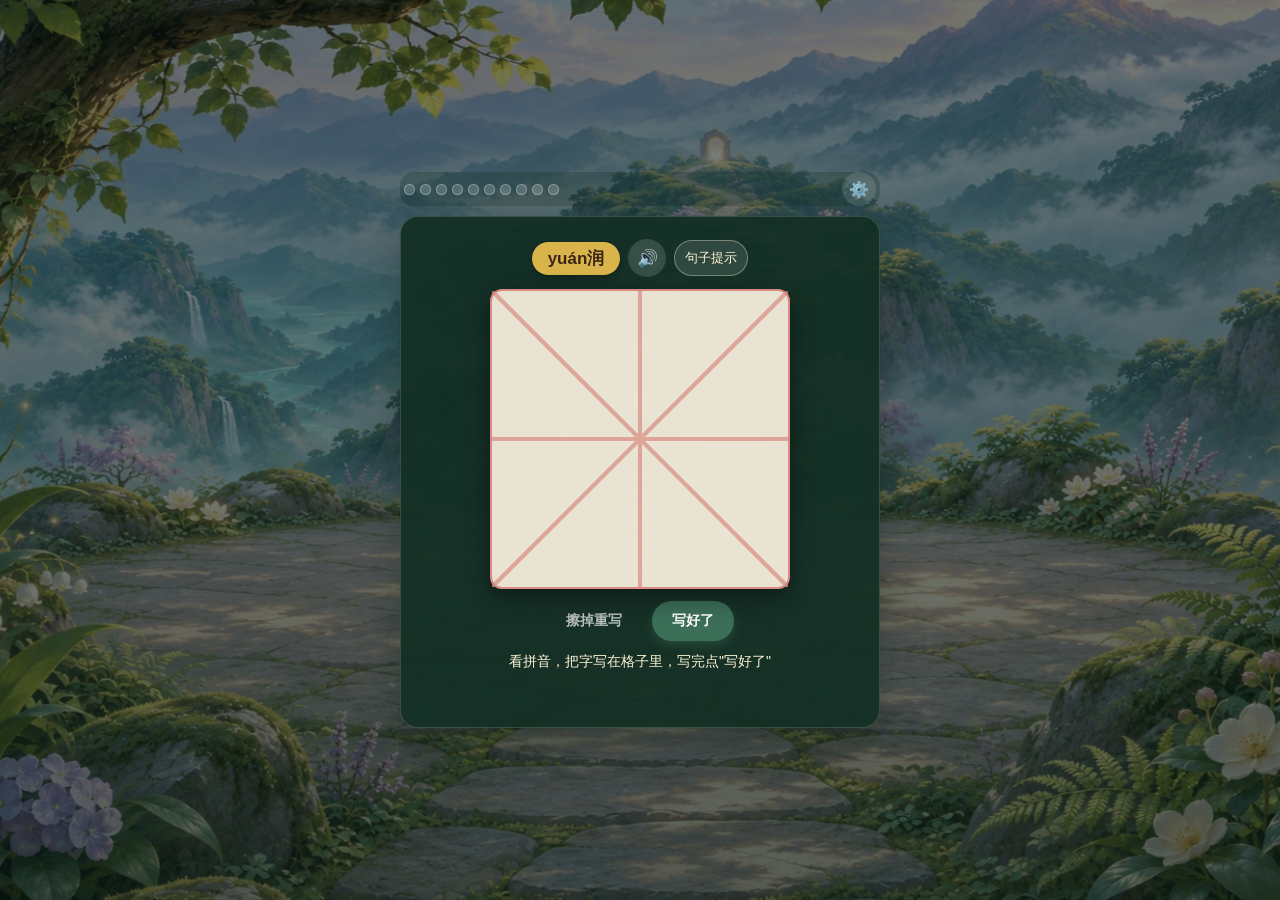
==== commit 60dfe57e: "Add concrete clues to nine existing sentence hints" ====
--- a/index.html
+++ b/index.html
@@ -3,7 +3,7 @@
 <html lang="zh">
 <head>
 <meta charset="UTF-8">
-<meta name="game-version" content="2026.11.11.3">
+<meta name="game-version" content="2026.11.11.4">
 <meta name="viewport" content="width=device-width, initial-scale=1.0, maximum-scale=1.0, user-scalable=no">
 <title>汉字魔法门</title>
 <style data-source="game-feedback.css">
@@ -963,7 +963,7 @@
       字库会按"记忆规律"自动滚动：今天答错、靠教学环节才写对的字，会更快安排复习；一次就写对的字，安排复习的间隔会拉长。你随时可以在这里加"今天最想让孩子先练"的字，这些字会排在最前面。
     </p>
 
-    <p class="hint-text" id="gameVersion">版本 2026.11.11.3</p>
+    <p class="hint-text" id="gameVersion">版本 2026.11.11.4</p>
   </div>
 </div>
 
@@ -2077,8 +2077,8 @@
   // The first 92 targets match data/grade3-targets.tsv. Keep the complete word as
   // the lookup key: a parent's new word must never inherit another word's hint.
   const textbook = [
-    ['匕', 'bǐ', '匕首', '博物馆里有一把古代的匕首。'],
-    ['乙', 'yǐ', '乙方', '合同上写着甲方和乙方的名字。'],
+    ['匕', 'bǐ', '匕首', '展柜里有一把匕首，刀身只有手掌长，刀尖很锋利。'],
+    ['乙', 'yǐ', '乙方', '租车合同里，甲方借出自行车，乙方按时归还。'],
     ['犬', 'quǎn', '军犬', '军犬跟着战士一起训练。'],
     ['长', 'cháng', '冗长', '这个故事太冗长，讲了很久还没结束。'],
     ['止', 'zhǐ', '停止', '红灯亮了，汽车停止了前进。'],
@@ -2086,7 +2086,7 @@
     ['夕', 'xī', '夕阳', '傍晚，夕阳把天空染成了红色。'],
     ['目', 'mù', '目送', '我站在门口，目送奶奶离开。'],
     ['牛', 'niú', '牛奶', '早餐时，我喝了一杯温热的牛奶。'],
-    ['互', 'hù', '互相', '同学之间应该互相帮助。'],
+    ['互', 'hù', '互相', '我帮同桌找书，他帮我收书包，我们互相帮助。'],
     ['甘', 'gān', '甘心', '比赛输了，他不甘心，决定再练一练。'],
     ['生', 'shēng', '生命', '小草也有生命，需要阳光和水。'],
     ['刀', 'dāo', '剪刀', '我用剪刀把彩纸剪成一朵花。'],
@@ -2102,7 +2102,7 @@
     ['记', 'jì', '记号', '我在日历上画了圆圈，作为记号。'],
     ['吸', 'xī', '呼吸', '运动以后，我停下来慢慢呼吸。'],
     ['纤', 'xiān', '纤细', '柳树垂下了许多纤细的枝条。'],
-    ['精', 'jīng', '精美', '这张贺卡做得十分精美。'],
+    ['精', 'jīng', '精美', '贺卡上的小花一朵朵剪得很细致，看起来很精美。'],
     ['验', 'yàn', '实验', '科学课上，我们做了种子发芽的实验。'],
     ['材', 'cái', '材料', '做纸船的材料是一张彩纸。'],
     ['价', 'jià', '价格', '买东西前，我先看看它的价格。'],
@@ -2127,7 +2127,7 @@
     ['性', 'xìng', '性子', '妹妹性子急，做事总想快一点。'],
     ['静', 'jìng', '平静', '风停了，湖面又恢复了平静。'],
     ['明', 'míng', '文明', '排队上车，是文明的行为。'],
-    ['称', 'chèn', '匀称', '这只花瓶的形状很匀称。'],
+    ['称', 'chèn', '匀称', '这只花瓶的左右两边一样宽，形状很匀称。'],
     ['颜', 'yán', '颜色', '彩虹有好几种美丽的颜色。'],
     ['瞭', 'liào', '瞭望', '船员站在高处，向远方瞭望。'],
     ['锚', 'máo', '铁锚', '大船停下后，水手把铁锚放进水里。'],
@@ -2142,9 +2142,9 @@
     ['密', 'mì', '浓密', '大树的叶子十分浓密，遮住了阳光。'],
     ['害', 'hai', '厉害', '姐姐跑步很厉害，总是第一个到终点。'],
     ['愁', 'chóu', '发愁', '作业本找不到了，我正在发愁。'],
-    ['景', 'jǐng', '景物', '我把窗外的景物画在纸上。'],
-    ['类', 'lèi', '种类', '图书馆里的书有很多种类。'],
-    ['贵', 'guì', '宝贵', '时间很宝贵，我们要好好利用。'],
+    ['景', 'jǐng', '景物', '窗外的大树和小河都是美丽的景物，我把它们画了下来。'],
+    ['类', 'lèi', '种类', '图书馆里的书种类很多，有童话书、漫画书和科普书。'],
+    ['贵', 'guì', '宝贵', '这本相册里都是老照片，对奶奶来说很宝贵。'],
     ['爱', 'ài', '爱好', '我的爱好是画画和踢球。'],
     ['芒', 'máng', '光芒', '太阳升起来，放出金色的光芒。'],
     ['善', 'shàn', '善良', '奶奶很善良，经常照顾流浪的小猫。'],
@@ -2161,7 +2161,7 @@
     ['闷', 'mèn', '沉闷', '夏天的午后，空气沉闷，一丝风也没有。'],
     ['威', 'wēi', '威武', '站岗的战士身穿军装，看起来很威武。'],
     ['建', 'jiàn', '建造', '工人们正在河上建造一座新桥。'],
-    ['巡', 'xún', '巡航', '海警船正在海上巡航。'],
+    ['巡', 'xún', '巡航', '海警船沿着海岸巡航，看看附近的船只是否安全。'],
     ['历', 'lì', '历史', '我们参观博物馆，了解家乡的历史。'],
     ['园', 'yuán', '公园', '我们去公园放风筝。'],
     ['圆', 'yuán', '圆润', '鹅卵石被河水磨得圆润光滑。'],
@@ -4503,7 +4503,7 @@
 // set — the change would reach nobody who actually uses the game.
 const BANK_VERSION = 5;
 const ROUND_GOAL = 10;
-const GAME_VERSION = '2026.11.11.3';
+const GAME_VERSION = '2026.11.11.4';
 
 let state = {
   bank: defaultBank(),
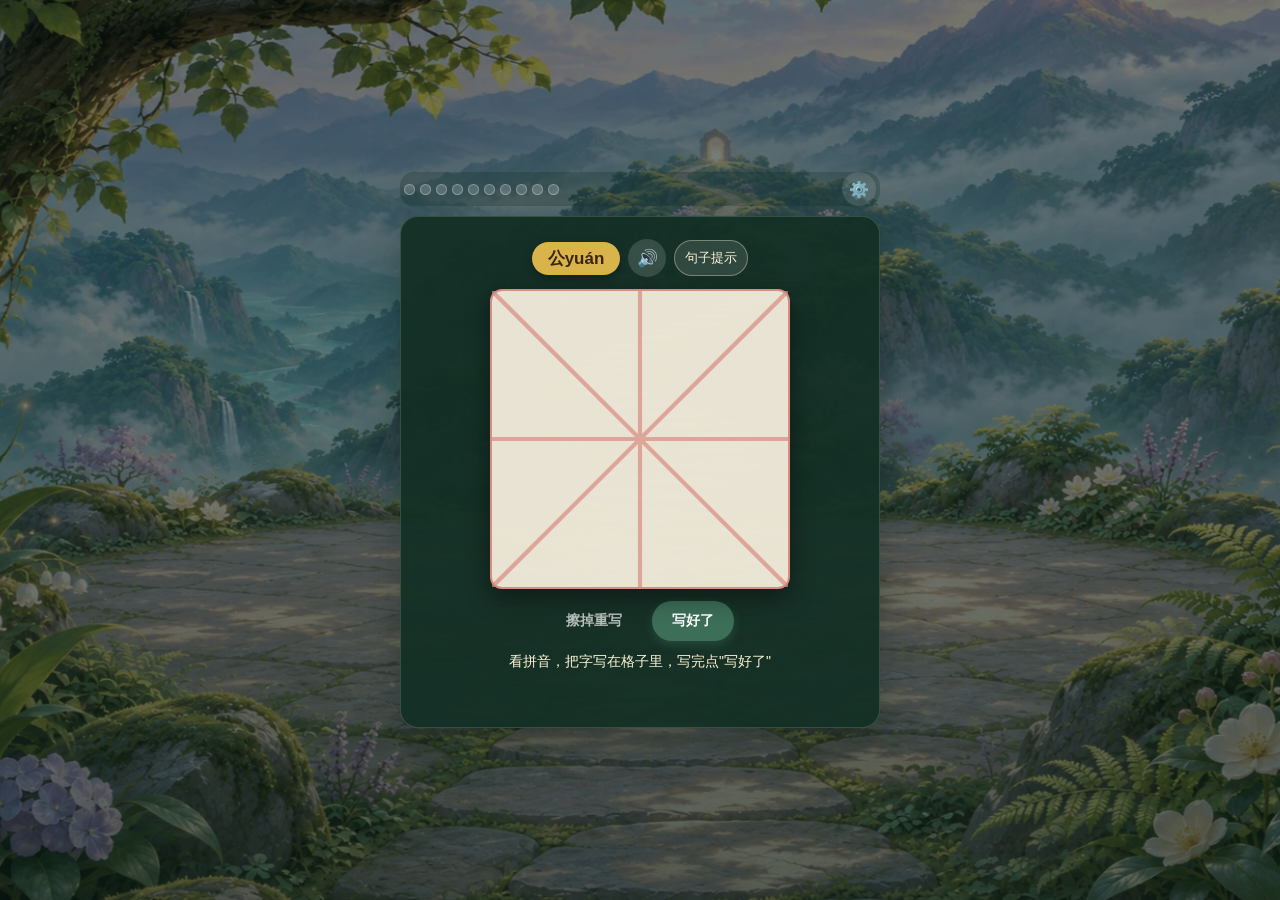
==== commit ab1da257: "Simplify parent settings and clarify automatic saving" ====
--- a/index.html
+++ b/index.html
@@ -3,7 +3,7 @@
 <html lang="zh">
 <head>
 <meta charset="UTF-8">
-<meta name="game-version" content="2026.11.11.4">
+<meta name="game-version" content="2026.11.11.5">
 <meta name="viewport" content="width=device-width, initial-scale=1.0, maximum-scale=1.0, user-scalable=no">
 <title>汉字魔法门</title>
 <style data-source="game-feedback.css">
@@ -195,11 +195,9 @@
   .parent-validation{ background:var(--paper); border-radius:12px; padding:10px 12px; margin-bottom:10px; font-size:14px; line-height:1.5; }
   .parent-validation[hidden], .parent-confirm[hidden]{ display:none; }
   .parent-validation-head{ display:flex; align-items:center; justify-content:space-between; gap:8px; }
-  .parent-validation button, .parent-confirm button, .parent-entry button{ font:inherit; border:0; border-radius:8px; padding:9px 12px; background:var(--jade); color:white; cursor:pointer; }
+  .parent-validation button, .parent-confirm button{ font:inherit; border:0; border-radius:8px; padding:9px 12px; background:var(--jade); color:white; cursor:pointer; }
   .parent-validation button{ background:#6b6355; }
   .parent-confirm{ display:flex; justify-content:center; flex-wrap:wrap; gap:8px; margin-top:8px; }
-  .parent-entry{ padding:10px; background:#e6eee5; border-radius:10px; margin-bottom:16px; }
-  .parent-entry button{ margin:4px 4px 4px 0; }
   .cloud-sync{ padding:12px; border:1px solid #c6d8c5; background:#e6eee5; border-radius:10px; margin-bottom:16px; }
   .cloud-sync p{ font-size:12px; line-height:1.6; color:#514d40; margin:7px 0; }
   .cloud-sync-actions{ display:flex; gap:7px; flex-wrap:wrap; margin-top:7px; }
@@ -209,8 +207,9 @@
   .cloud-sync .secondary{ background:#d5ddce; color:#3a493a; }
   .cloud-sync [hidden]{ display:none; }
   .cloud-sync .cloud-code{ font-family:ui-monospace,Menlo,monospace; font-size:13px; letter-spacing:.3px; }
-  .cloud-sync details, .optional-sentence{ margin:10px 0; font-size:12px; color:#514d40; }
-  .cloud-sync summary, .optional-sentence summary{ padding:7px 0; cursor:pointer; }
+  .cloud-sync details, .settings-details{ margin:10px 0; font-size:12px; color:#514d40; }
+  .cloud-sync summary, .settings-details summary{ padding:7px 0; cursor:pointer; }
+  .settings-details summary{ padding:10px 0; font-size:14px; font-weight:700; }
   .cloud-conflict{ border:1px solid #c38f6c; border-radius:8px; background:#fff1dc; padding:9px; margin-top:9px; }
   #parentTestInstruction{ font-weight:700; }
   #parentTestSummary{ color:#604d2c; }
@@ -511,12 +510,6 @@
   }
   .panel input[type=number]{
     -webkit-user-select:text; user-select:text; -webkit-touch-callout:default;
-  }
-  .add-row{ display:flex; gap:6px; margin-top:6px; }
-  .add-row input{ flex:1; }
-  .add-row button{
-    background:var(--jade); color:#fff; border:none; border-radius:8px; padding:0 14px;
-    font-weight:700; cursor:pointer;
   }
   .queue-list{ margin-top:10px; max-height:140px; overflow-y:auto; touch-action:pan-y; }
   .queue-item{
@@ -848,10 +841,60 @@
       <h2>今日汉字设置</h2>
       <button class="btn-close-panel" id="closePanelBtn" aria-label="关闭设置" title="关闭设置">×</button>
     </div>
+    <label for="batchInput">添加今天要练的字</label>
+    <textarea id="batchInput" rows="3" placeholder="奇迹的迹。求救的救，师弟的弟"></textarea>
+    <div class="batch-row">
+      <button id="batchAddBtn">批量加入</button>
+      <span class="batch-msg" id="batchMsg"></span>
+    </div>
+    <p class="hint-text" style="margin-top:6px;">
+      <b>加入后自动保存，今天优先练。</b>关掉设置即可继续。每关通过 10 个字，剩下的留到下一关。<br>
+      「奇迹的迹」会用“奇迹”提示默写“迹”。语音输入里的句号、逗号、分号等标点和换行都可以分开词条。<br>
+      也可以只写一个字（就没有组词提示），或写「单薄的薄 bó」手动指定拼音。<br>
+      <b style="color:var(--seal);">标红的是多音字</b>，点一下可以换读音。重复字保留原学习记录。
+    </p>
+
+    <details class="settings-details" id="aiSentenceSettings">
+      <summary>AI 造句</summary>
+      <p id="aiSentenceStatus" role="status">尚未连接。</p>
+      <p>授权 OpenRouter 后，加入没有例句的词会自动造句。模型服务会收到词语、目标字和读音，可能保留这些文本。请只录普通学习词语。</p>
+      <button id="aiSentenceConnectBtn">连接 AI 造句</button>
+      <button id="aiSentenceFillBtn" hidden>补齐今天的例句</button>
+      <button id="aiSentenceDisconnectBtn" hidden>断开这台设备</button>
+    </details>
+    <div class="queue-list" id="queueList"></div>
+
+    <label>需要家长讲解（今天错了 3 次，已经停下来）</label>
+    <div class="stuck-list" id="stuckList"></div>
+
+    <label>已永久掌握（在 3 个不同的日子写对过，不再出现）</label>
+    <div class="mastered-list" id="masteredList"></div>
+
+    <label>笔迹记录<span id="inkCount" style="font-weight:400;color:#8a8272;"></span></label>
+    <div class="ink-list" id="inkList"></div>
+    <div class="ink-actions">
+      <button class="btn-ink" id="inkCopyBtn">📋 复制标记的</button>
+      <button class="btn-ink" id="inkDownloadBtn">⬇️ 下载全部</button>
+      <button class="btn-ink btn-ink-clear" id="inkClearBtn">清空全部笔迹</button>
+      <span class="batch-msg" id="inkMsg"></span>
+    </div>
+    <textarea id="inkOut" readonly rows="3" placeholder="点上面的「复制标记的」，内容会出现在这里；复制不成功就长按这里全选拷贝。"></textarea>
+
+    <p class="hint-text">学习范围：统编人教版·三年级下册（2025年10月版）<br>从课本词语表选取的 92 个字词中，搭配难度和结构随机出题；每格写一个字。</p>
+
+    <details class="settings-details" id="manualBackupSettings">
+      <summary>手动备份</summary>
+      <p>日常进度自动保存。下载备份可额外留一份进度文件。</p>
+      <div class="panel-actions">
+        <button class="btn-save" id="saveProgressBtn">下载进度备份</button>
+        <button class="btn-load" id="loadProgressBtn">从备份恢复</button>
+      </div>
+      <input type="file" id="fileInput" accept="application/json">
+    </details>
     <div class="cloud-sync">
       <b>跨设备同步</b>
       <p id="cloudSyncStatus" role="status">尚未开启，学习记录保存在这台设备。</p>
-      <p>先在有学习记录的 iPad 设一个专用于游戏的家庭密码。以后在其他设备打开同一个网址，输入同样的密码即可接入。</p>
+      <p>进度会自动保存在当前浏览器。要跨设备接着练，先在有学习记录的浏览器开启同步，再在另一台设备或另一个浏览器用同一个家庭密码接入。接入后，联网时会自动同步。</p>
       <div id="cloudSyncPasswordSetup">
         <label for="cloudSyncPassword">家庭密码（至少 12 个字符，可用中文）</label>
         <input type="password" id="cloudSyncPassword" placeholder="输入你自己设定的家庭密码" autocomplete="off" autocapitalize="off" spellcheck="false" aria-describedby="cloudSyncPasswordHint">
@@ -879,7 +922,7 @@
         <input type="text" class="cloud-code" id="cloudSyncJoinInput" placeholder="粘贴以前的同步码" autocomplete="off" autocapitalize="off" spellcheck="false" maxlength="60">
         <div class="cloud-sync-actions"><button class="secondary" id="cloudSyncLegacyJoinBtn">用旧同步码接入</button></div>
       </details>
-      <p>学习进度和家长加入的字会加密同步。笔迹与误判标记留在本机；接入已有进度前会保留本机备份。</p>
+      <p>学习进度和家长加入的字会加密同步。笔迹与批改异议留在当前浏览器。</p>
       <div class="cloud-conflict" id="cloudSyncConflict" hidden>
         <p>两台设备各有新进度，已暂停覆盖。两份会先保留本机备份，再按你的选择继续。</p>
         <div class="cloud-sync-actions">
@@ -888,83 +931,14 @@
         </div>
       </div>
     </div>
-    <div class="parent-entry">
-      <b>家长识别验收</b>
-      <p class="hint-text">每轮 6 次，分别检查完整字和故意漏笔。单独保存笔迹，不计入孩子的答错、掌握和复习记录。请在尚未动笔的普通题开始。</p>
-      <button id="parentTestRound1Btn">第一轮：燕、类、逃</button>
-      <button id="parentTestRound2Btn">第二轮：辩、历、收</button>
-      <div id="parentTestMsg" role="status"></div>
-    </div>
-    <p class="hint-text">学习范围：统编人教版·三年级下册（2025年10月版）<br>从课本词语表选取的 92 个字词中，搭配难度和结构随机出题；每格写一个字。</p>
-
-    <label>批量粘贴（按说话的方式写，拼音自动生成）</label>
-    <textarea id="batchInput" rows="3" placeholder="奇迹的迹。求救的救，师弟的弟"></textarea>
-    <div class="batch-row">
-      <button id="batchAddBtn">批量加入</button>
-      <span class="batch-msg" id="batchMsg"></span>
-    </div>
-    <p class="hint-text" style="margin-top:6px;">
-      「奇迹的迹」会用“奇迹”提示默写“迹”。语音输入里的句号、逗号、分号等标点和换行都可以分开词条。<br>
-      也可以只写一个字（就没有组词提示），或写「单薄的薄 bó」手动指定拼音。<br>
-      拼音自动填好；<b style="color:var(--seal);">标红的是多音字</b>，点一下可以换读音。
-      <br>今天加入的字优先默写。每关通过 10 个字，同日继续下一关会优先练剩余的字。重复字只提前复习，保留原来的学习记录。
-    </p>
-
-    <label>逐个添加</label>
-    <div class="add-row">
-      <input type="text" id="charInput" placeholder="字">
-      <input type="text" id="pinyinInput" placeholder="拼音（自动）">
-      <input type="text" id="wordInput" placeholder="词语（可选）">
-      <button id="addCharBtn">加入</button>
-    </div>
-    <p class="hint-text">有合适的例句时，孩子可以点“句子提示”听一听。</p>
-    <details class="optional-sentence" id="aiSentenceSettings">
-      <summary>AI 造句</summary>
-      <p id="aiSentenceStatus" role="status">尚未连接。</p>
-      <p>授权 OpenRouter 后，加入没有例句的词会自动造句。模型服务会收到词语、目标字和读音，可能保留这些文本。请只录普通学习词语。</p>
-      <button id="aiSentenceConnectBtn">连接 AI 造句</button>
-      <button id="aiSentenceFillBtn" hidden>补齐今天的例句</button>
-      <button id="aiSentenceDisconnectBtn" hidden>断开这台设备</button>
-    </details>
-    <details class="optional-sentence">
-      <summary>自定义例句（选填）</summary>
-      <label for="sentenceInput">例句</label>
-      <input type="text" id="sentenceInput" placeholder="例如：我们去公园放风筝。" maxlength="100">
-    </details>
-    <div class="queue-list" id="queueList"></div>
-
-    <label>需要家长讲解（今天错了 3 次，已经停下来）</label>
-    <div class="stuck-list" id="stuckList"></div>
-
-    <label>已永久掌握（在 3 个不同的日子写对过，不再出现）</label>
-    <div class="mastered-list" id="masteredList"></div>
-
-    <label>关卡目标</label>
-    <div style="font-size:12px;color:#6b6355;">每关通过 10 个字。家长加入的字会优先安排，剩下的留到下一关。</div>
-
-    <label>笔迹记录（判得不对的，标一下发给我）<span id="inkCount" style="font-weight:400;color:#8a8272;"></span></label>
-    <div class="ink-list" id="inkList"></div>
-    <div class="ink-actions">
-      <button class="btn-ink" id="inkCopyBtn">📋 复制标记的</button>
-      <button class="btn-ink" id="inkDownloadBtn">⬇️ 下载全部</button>
-      <button class="btn-ink btn-ink-clear" id="inkClearBtn">清空</button>
-      <span class="batch-msg" id="inkMsg"></span>
-    </div>
-    <textarea id="inkOut" readonly rows="3" placeholder="点上面的「复制标记的」，内容会出现在这里；复制不成功就长按这里全选拷贝。"></textarea>
-
-    <div class="panel-actions">
-      <button class="btn-save" id="saveProgressBtn">💾 保存今天的进度</button>
-      <button class="btn-load" id="loadProgressBtn">📂 读取存档</button>
-    </div>
-    <input type="file" id="fileInput" accept="application/json">
-    <p class="hint-text">
-      提示：进度会自动存在这台设备的浏览器里，关掉页面、隔天再打开都还在，平时不用管。上面的"保存今天的进度"是导出一个存档文件，用来换设备（比如从 iPad 换到电脑），或者担心清了浏览器数据想留个底；在新设备上点"读取存档"选那个文件就能接上。
-      <br><br>
-      字库会按"记忆规律"自动滚动：今天答错、靠教学环节才写对的字，会更快安排复习；一次就写对的字，安排复习的间隔会拉长。你随时可以在这里加"今天最想让孩子先练"的字，这些字会排在最前面。
-    </p>
-
-    <p class="hint-text" id="gameVersion">版本 2026.11.11.4</p>
+    <p class="hint-text" id="gameVersion">版本 2026.11.11.5</p>
   </div>
+</div>
+
+<div hidden>
+  <button id="parentTestRound1Btn">第一轮</button>
+  <button id="parentTestRound2Btn">第二轮</button>
+  <div id="parentTestMsg" role="status"></div>
 </div>
 
 <script data-source="curriculum-data.js">
@@ -4456,7 +4430,7 @@
    3. 一次就写对 -> 直接开门
    4. 字库用简化的间隔重复：写错次数越多，下次复习间隔越短；
       连续写对，间隔逐渐拉长
-   5. 家长可添加"今日优先字"，存档/读档保存长期进度
+   5. 家长可添加"今日优先字"，学习进度自动保存在浏览器
    ============================================================ */
 
 const STORAGE_KEY_HINT = "进度先保存在本机；可在家长设置中开启跨设备同步。";
@@ -4503,7 +4477,7 @@
 // set — the change would reach nobody who actually uses the game.
 const BANK_VERSION = 5;
 const ROUND_GOAL = 10;
-const GAME_VERSION = '2026.11.11.4';
+const GAME_VERSION = '2026.11.11.5';
 
 let state = {
   bank: defaultBank(),
@@ -6145,11 +6119,6 @@
 const settingsBtn = document.getElementById('settingsBtn');
 const panelOverlay = document.getElementById('panelOverlay');
 const closePanelBtn = document.getElementById('closePanelBtn');
-const charInput = document.getElementById('charInput');
-const pinyinInput = document.getElementById('pinyinInput');
-const wordInput = document.getElementById('wordInput');
-const sentenceInput = document.getElementById('sentenceInput');
-const addCharBtn = document.getElementById('addCharBtn');
 const batchInput = document.getElementById('batchInput');
 const batchAddBtn = document.getElementById('batchAddBtn');
 const batchMsg = document.getElementById('batchMsg');
@@ -7257,11 +7226,7 @@
   const script = document.createElement('script');
   script.src = 'pinyin-data.js';
   script.async = true;
-  script.onload = () => {
-    pinyinLoading = false;
-    const char = charInput.value.trim();
-    if(char && !pinyinInput.value.trim()) pinyinInput.value = pinyinAlts(char)[0] || '';
-  };
+  script.onload = () => { pinyinLoading = false; };
   script.onerror = () => { pinyinLoading = false; };
   document.body.appendChild(script);
 }
@@ -7505,22 +7470,6 @@
   return { items, bad };
 }
 
-onTap(addCharBtn, () => {
-  const c = charInput.value.trim();
-  const w = wordInput.value.trim();
-  if(!c) return;
-  if(!/^[一-鿿]$/.test(c)){ batchMsg.textContent = '每次请填一个汉字；多个字请用上面的批量加入。'; return; }
-  const alts = pinyinAlts(c);
-  const p = pinyinInput.value.trim() || alts[0] || '';
-  if(!p){ loadPinyinForParent(); batchMsg.textContent = '拼音表还在加载，请稍后再点加入；也可以直接填拼音。'; return; }
-  enqueueParentItems([{ char:c, pinyin:p, word:w,
-    ...(sentenceInput.value.trim() ? {sentence:sentenceInput.value.trim()} : {}),
-    alts: pinyinInput.value.trim() ? [p] : alts }]);
-  charInput.value = ''; pinyinInput.value=''; wordInput.value=''; sentenceInput.value='';
-  batchMsg.textContent = '已放到今天最前面；原来的学习记录已保留。';
-  renderQueueList();
-});
-
 onTap(inkCopyBtn, async () => {
   const marked = inkLog.filter(x => x.disputed);
   if(!marked.length){ inkMsg.textContent = '先点一下判得不对的那几条'; return; }
@@ -7564,9 +7513,9 @@
   if(polyphonic) msg += `，其中 ${polyphonic} 个多音字（标红的），点一下确认读音`;
   if(bad.length) msg += `；没认出：${bad.join('、')}`;
   if(bad.length && !window.PINYIN_MAP) msg += '；输入已保留，拼音表加载后可以再点加入';
-  batchMsg.textContent = msg;
   if(items.length && !bad.length) batchInput.value = '';
   saveState();
+  batchMsg.textContent = progressSaveNotice ? msg + '；' + progressSaveNotice : msg;
   renderQueueList();
 });
 
@@ -7710,7 +7659,6 @@
 showPlayerDispute(inkLog.find(entry => entry && (entry.v === 'pass' || entry.v === 'fail')) || null);
 onTap(speakBtn, speakPrompt);
 onTap(sentenceBtn, speakSentence);
-charInput.addEventListener('focus',loadPinyinForParent);
 batchInput.addEventListener('focus',loadPinyinForParent);
 if(cloudSyncController && cloudSyncController.status().connected) presentSyncedProgress();
 else loadNextDoor();
